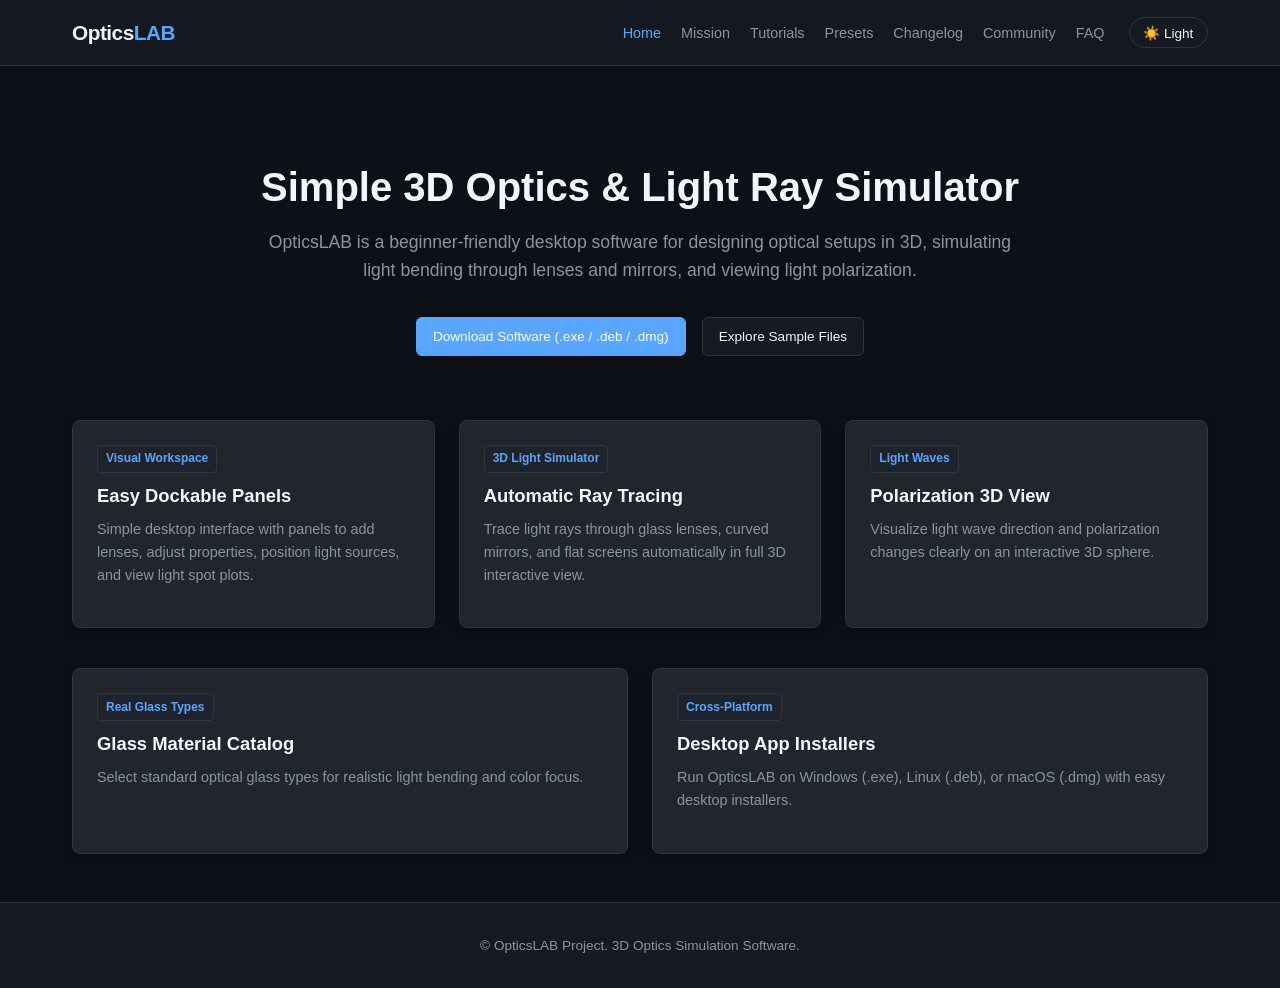
==== index.html @ dd882588 "landing page for the opticsLab project contains the pages of home, about, community, faq, presets an" ====
<!DOCTYPE html>
<html lang="en" data-theme="dark">
<head>
  <meta charset="UTF-8">
  <meta name="viewport" content="width=device-width, initial-scale=1.0">
  <title>OpticsLAB - 3D Light Ray Tracing & Optics Simulator</title>
  <meta name="description" content="OpticsLAB is an easy-to-use desktop application for 3D optics simulation, light ray tracing, and light wave polarization.">
  <link rel="stylesheet" href="css/style.css">
</head>
<body>
  <header>
    <nav>
      <a href="index.html" class="logo">Optics<span>LAB</span></a>
      <div class="nav-right">
        <button id="mobileMenuBtn" class="mobile-menu-btn" aria-label="Toggle navigation menu">☰ Menu</button>
        <ul class="nav-links" id="navLinks">
          <li><a href="index.html" class="active">Home</a></li>
          <li><a href="about.html">Mission</a></li>
          <li><a href="tutorials.html">Tutorials</a></li>
          <li><a href="presets.html">Presets</a></li>
          <li><a href="changelog.html">Changelog</a></li>
          <li><a href="community.html">Community</a></li>
          <li><a href="faq.html">FAQ</a></li>
        </ul>
        <button id="themeToggleBtn" class="theme-toggle-btn" aria-label="Toggle theme">☀️ Light</button>
      </div>
    </nav>
  </header>

  <main class="container">
    <div class="hero">
      <h1>Simple 3D Optics & Light Ray Simulator</h1>
      <p>OpticsLAB is a beginner-friendly desktop software for designing optical setups in 3D, simulating light bending through lenses and mirrors, and viewing light polarization.</p>
      <div style="display: flex; gap: 1rem; justify-content: center; flex-wrap: wrap;">
        <a href="about.html" class="btn btn-primary">Download Software (.exe / .deb / .dmg)</a>
        <a href="presets.html" class="btn">Explore Sample Files</a>
      </div>
    </div>

    <div class="grid-3" style="margin-top: 2rem;">
      <div class="card">
        <span class="tag">Visual Workspace</span>
        <h3>Easy Dockable Panels</h3>
        <p>Simple desktop interface with panels to add lenses, adjust properties, position light sources, and view light spot plots.</p>
      </div>
      <div class="card">
        <span class="tag">3D Light Simulator</span>
        <h3>Automatic Ray Tracing</h3>
        <p>Trace light rays through glass lenses, curved mirrors, and flat screens automatically in full 3D interactive view.</p>
      </div>
      <div class="card">
        <span class="tag">Light Waves</span>
        <h3>Polarization 3D View</h3>
        <p>Visualize light wave direction and polarization changes clearly on an interactive 3D sphere.</p>
      </div>
    </div>

    <div class="grid-2" style="margin-top: 2.5rem;">
      <div class="card">
        <span class="tag">Real Glass Types</span>
        <h3>Glass Material Catalog</h3>
        <p>Select standard optical glass types for realistic light bending and color focus.</p>
      </div>
      <div class="card">
        <span class="tag">Cross-Platform</span>
        <h3>Desktop App Installers</h3>
        <p>Run OpticsLAB on Windows (.exe), Linux (.deb), or macOS (.dmg) with easy desktop installers.</p>
      </div>
    </div>
  </main>

  <footer>
    <p>&copy; OpticsLAB Project. 3D Optics Simulation Software.</p>
  </footer>

  <script src="js/main.js"></script>
</body>
</html>
---- css/style.css ----
/* Color Palettes & CSS Variables */
:root {
  --bg-primary: #ffffff;
  --bg-secondary: #f6f8fa;
  --card-bg: #ffffff;
  --text-main: #1f2328;
  --text-muted: #656d76;
  --accent: #0969da;
  --accent-hover: #0854ad;
  --border: #d0d7de;
  --tag-bg: #eff2f5;
  --nav-bg: rgba(255, 255, 255, 0.95);
  --shadow: 0 4px 12px rgba(0, 0, 0, 0.05);
  --code-bg: #f3f4f6;
}

[data-theme="dark"] {
  --bg-primary: #0d1117;
  --bg-secondary: #161b22;
  --card-bg: #21262d;
  --text-main: #f0f6fc;
  --text-muted: #8b949e;
  --accent: #58a6ff;
  --accent-hover: #1f6feb;
  --border: #30363d;
  --tag-bg: #1f242c;
  --nav-bg: rgba(22, 27, 34, 0.95);
  --shadow: 0 4px 12px rgba(0, 0, 0, 0.3);
  --code-bg: #161b22;
}

* {
  box-sizing: border-box;
  margin: 0;
  padding: 0;
  font-family: -apple-system, BlinkMacSystemFont, "Segoe UI", Roboto, Helvetica, Arial, sans-serif;
  transition: background-color 0.25s ease, color 0.25s ease, border-color 0.25s ease;
}

body {
  background-color: var(--bg-primary);
  color: var(--text-main);
  line-height: 1.6;
  min-height: 100vh;
  display: flex;
  flex-direction: column;
}

/* Header & Navigation */
header {
  position: sticky;
  top: 0;
  background: var(--nav-bg);
  backdrop-filter: blur(10px);
  border-bottom: 1px solid var(--border);
  z-index: 1000;
}

nav {
  max-width: 1200px;
  margin: 0 auto;
  display: flex;
  justify-content: space-between;
  align-items: center;
  padding: 1rem 2rem;
  position: relative;
}

.logo {
  font-size: 1.3rem;
  font-weight: 700;
  text-decoration: none;
  color: var(--text-main);
  letter-spacing: -0.5px;
}

.logo span {
  color: var(--accent);
}

.nav-right {
  display: flex;
  align-items: center;
  gap: 1.5rem;
}

.mobile-menu-btn {
  display: none;
  background: var(--bg-secondary);
  border: 1px solid var(--border);
  color: var(--text-main);
  padding: 0.4rem 0.75rem;
  border-radius: 6px;
  cursor: pointer;
  font-size: 0.85rem;
  font-weight: 500;
}

.mobile-menu-btn:hover {
  border-color: var(--accent);
}

.nav-links {
  display: flex;
  gap: 1.25rem;
  list-style: none;
}

.nav-links a {
  color: var(--text-muted);
  text-decoration: none;
  font-size: 0.9rem;
  font-weight: 500;
}

.nav-links a:hover,
.nav-links a.active {
  color: var(--accent);
}

/* Theme Toggle Button */
.theme-toggle-btn {
  background: var(--bg-secondary);
  border: 1px solid var(--border);
  color: var(--text-main);
  padding: 0.4rem 0.85rem;
  border-radius: 20px;
  cursor: pointer;
  font-size: 0.85rem;
  font-weight: 500;
  display: flex;
  align-items: center;
  gap: 0.4rem;
}

.theme-toggle-btn:hover {
  border-color: var(--accent);
}

/* Content Container */
.container {
  max-width: 1200px;
  margin: 0 auto;
  padding: 3rem 2rem;
  flex: 1;
  width: 100%;
}

.hero {
  text-align: center;
  padding: 3rem 0 2rem;
}

.hero h1 {
  font-size: 2.5rem;
  line-height: 1.25;
  margin-bottom: 1rem;
}

.hero p {
  font-size: 1.1rem;
  color: var(--text-muted);
  max-width: 760px;
  margin: 0 auto 2rem;
}

.section-title {
  font-size: 1.8rem;
  margin-bottom: 0.5rem;
  border-bottom: 1px solid var(--border);
  padding-bottom: 0.5rem;
}

.section-desc {
  color: var(--text-muted);
  margin-bottom: 2rem;
  font-size: 0.95rem;
}

/* Grids & Cards */
.grid-2 {
  display: grid;
  grid-template-columns: repeat(auto-fit, minmax(300px, 1fr));
  gap: 1.5rem;
}

.grid-3 {
  display: grid;
  grid-template-columns: repeat(auto-fit, minmax(280px, 1fr));
  gap: 1.5rem;
}

.card {
  background-color: var(--card-bg);
  border: 1px solid var(--border);
  border-radius: 8px;
  padding: 1.5rem;
  display: flex;
  flex-direction: column;
  box-shadow: var(--shadow);
}

.card h3 {
  font-size: 1.15rem;
  margin-bottom: 0.5rem;
}

.card p {
  color: var(--text-muted);
  font-size: 0.9rem;
  margin-bottom: 1rem;
  flex-grow: 1;
}

/* Video Wrapper for YouTube Embeds */
.video-wrapper {
  position: relative;
  padding-bottom: 56.25%;
  height: 0;
  overflow: hidden;
  border-radius: 6px;
  margin-bottom: 1rem;
  background: #000000;
  border: 1px solid var(--border);
}

.video-wrapper iframe {
  position: absolute;
  top: 0;
  left: 0;
  width: 100%;
  height: 100%;
  border: 0;
}

/* Team Section Styles */
.team-grid {
  display: grid;
  grid-template-columns: repeat(auto-fit, minmax(260px, 1fr));
  gap: 1.5rem;
  margin-top: 1rem;
}

.team-card {
  background-color: var(--card-bg);
  border: 1px solid var(--border);
  border-radius: 8px;
  padding: 1.5rem;
  text-align: center;
  box-shadow: var(--shadow);
  display: flex;
  flex-direction: column;
  align-items: center;
}

.team-card.leader {
  border-color: var(--accent);
  max-width: 420px;
  margin: 0 auto 1.5rem auto;
}

.team-avatar {
  width: 90px;
  height: 90px;
  border-radius: 50%;
  background: var(--bg-secondary);
  border: 2px solid var(--accent);
  display: flex;
  align-items: center;
  justify-content: center;
  margin-bottom: 1rem;
  overflow: hidden;
}

.team-avatar svg {
  width: 50px;
  height: 50px;
  fill: var(--text-muted);
}

.team-name {
  font-size: 1.15rem;
  font-weight: 700;
  margin-bottom: 0.25rem;
}

.team-role {
  color: var(--accent);
  font-size: 0.88rem;
  font-weight: 600;
  margin-bottom: 0.5rem;
}

/* Code Snippet Box */
.code-box {
  background-color: var(--code-bg);
  border: 1px solid var(--border);
  border-radius: 6px;
  padding: 1rem;
  font-family: SFMono-Regular, Consolas, "Liberation Mono", Menlo, monospace;
  font-size: 0.85rem;
  overflow-x: auto;
  color: var(--text-main);
  margin: 0.75rem 0 1rem;
  white-space: pre;
}

code {
  font-family: SFMono-Regular, Consolas, "Liberation Mono", Menlo, monospace;
  background-color: var(--code-bg);
  padding: 0.15rem 0.4rem;
  border-radius: 4px;
  font-size: 0.85em;
  border: 1px solid var(--border);
}

/* Tags & Buttons */
.tag {
  display: inline-block;
  font-size: 0.75rem;
  background-color: var(--tag-bg);
  border: 1px solid var(--border);
  color: var(--accent);
  padding: 0.2rem 0.5rem;
  border-radius: 4px;
  margin-bottom: 0.5rem;
  width: fit-content;
  font-weight: 600;
}

.btn {
  display: inline-block;
  background-color: var(--bg-secondary);
  border: 1px solid var(--border);
  color: var(--text-main);
  text-decoration: none;
  padding: 0.5rem 1rem;
  border-radius: 6px;
  font-size: 0.85rem;
  text-align: center;
  cursor: pointer;
  font-weight: 500;
}

.btn:hover {
  background-color: var(--accent);
  border-color: var(--accent);
  color: #ffffff;
}

.btn-primary {
  background-color: var(--accent);
  border-color: var(--accent);
  color: #ffffff;
}

.btn-primary:hover {
  background-color: var(--accent-hover);
}

/* Tab Navigation */
.tab-nav {
  display: flex;
  gap: 0.5rem;
  margin-bottom: 1.5rem;
  flex-wrap: wrap;
}

.tab-btn {
  background-color: var(--card-bg);
  border: 1px solid var(--border);
  color: var(--text-muted);
  padding: 0.5rem 1rem;
  border-radius: 6px;
  cursor: pointer;
  font-weight: 500;
}

.tab-btn.active,
.tab-btn:hover {
  background-color: var(--accent);
  color: #ffffff;
  border-color: var(--accent);
}

/* Timeline */
.timeline-item {
  border-left: 2px solid var(--accent);
  padding-left: 1.5rem;
  margin-bottom: 2rem;
  position: relative;
}

.timeline-item::before {
  content: '';
  position: absolute;
  left: -6px;
  top: 4px;
  width: 10px;
  height: 10px;
  border-radius: 50%;
  background-color: var(--accent);
}

.timeline-version {
  font-weight: 700;
  font-size: 1.15rem;
}

.timeline-date {
  color: var(--text-muted);
  font-size: 0.8rem;
  margin-bottom: 0.5rem;
}

.timeline-list {
  list-style: disc;
  padding-left: 1.25rem;
  color: var(--text-muted);
  font-size: 0.9rem;
}

/* FAQ Accordion */
.faq-item {
  border: 1px solid var(--border);
  border-radius: 6px;
  margin-bottom: 0.75rem;
  background-color: var(--card-bg);
}

.faq-question {
  padding: 1rem;
  font-weight: 600;
  cursor: pointer;
  display: flex;
  justify-content: space-between;
  align-items: center;
  user-select: none;
}

.faq-question span.icon {
  font-size: 1.2rem;
  color: var(--accent);
}

.faq-answer {
  display: none;
  padding: 0 1rem 1rem;
  color: var(--text-muted);
  font-size: 0.9rem;
  border-top: 1px solid var(--border);
  padding-top: 0.75rem;
}

.faq-item.active .faq-answer {
  display: block;
}

/* Forms */
.form-group {
  margin-bottom: 1rem;
}

.feedback-form input,
.feedback-form select,
.feedback-form textarea {
  width: 100%;
  background: var(--bg-primary);
  border: 1px solid var(--border);
  color: var(--text-main);
  padding: 0.75rem;
  border-radius: 6px;
  font-size: 0.9rem;
}

.feedback-form textarea {
  min-height: 120px;
  resize: vertical;
}

/* Footer */
footer {
  border-top: 1px solid var(--border);
  background-color: var(--bg-secondary);
  padding: 2rem;
  text-align: center;
  color: var(--text-muted);
  font-size: 0.85rem;
}

/* Mobile Responsiveness */
@media (max-width: 768px) {
  nav {
    padding: 0.85rem 1.25rem;
  }

  .mobile-menu-btn {
    display: block;
  }

  .nav-links {
    display: none;
    position: absolute;
    top: 100%;
    left: 0;
    right: 0;
    background: var(--nav-bg);
    border-bottom: 1px solid var(--border);
    flex-direction: column;
    padding: 1.25rem 1.5rem;
    gap: 1rem;
    box-shadow: var(--shadow);
  }

  .nav-links.show {
    display: flex;
  }

  .container {
    padding: 1.5rem 1rem;
  }

  .hero {
    padding: 1.5rem 0 1rem;
  }

  .hero h1 {
    font-size: 1.85rem;
  }

  .hero p {
    font-size: 0.95rem;
  }
}
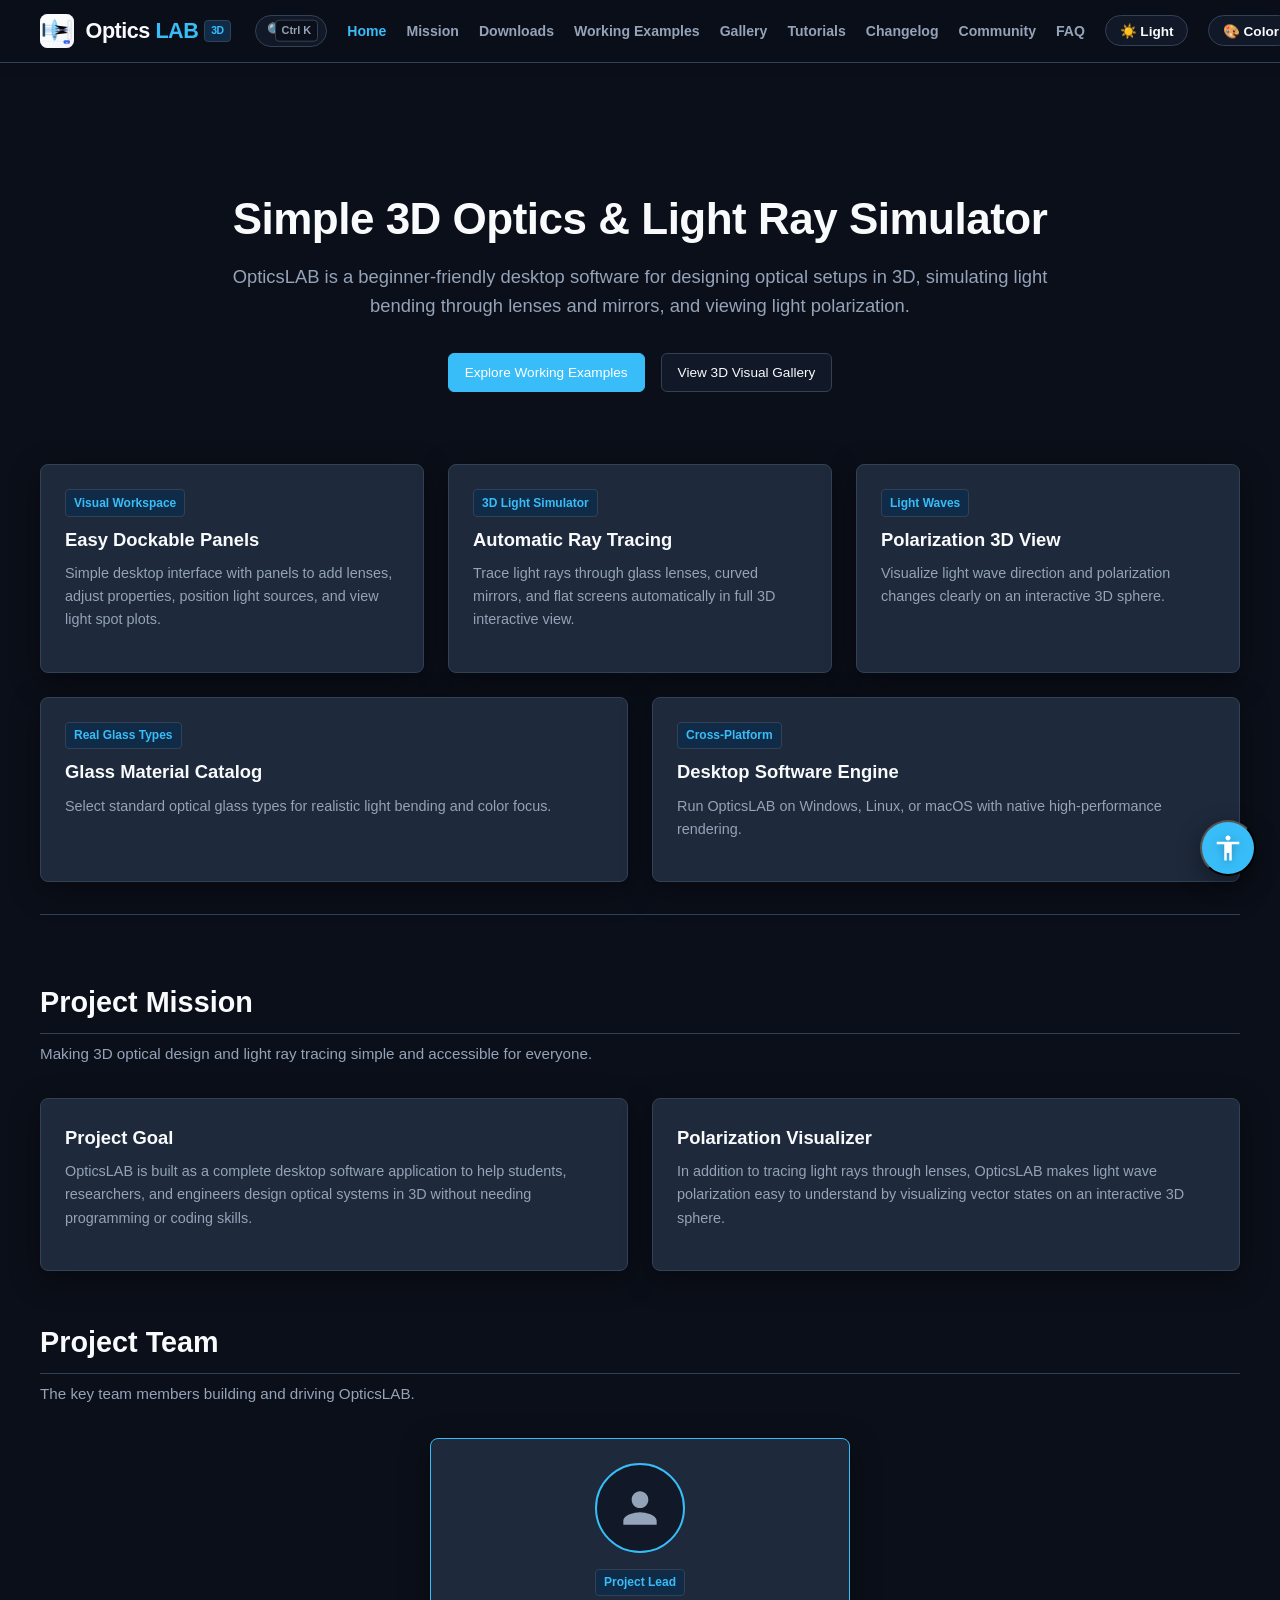
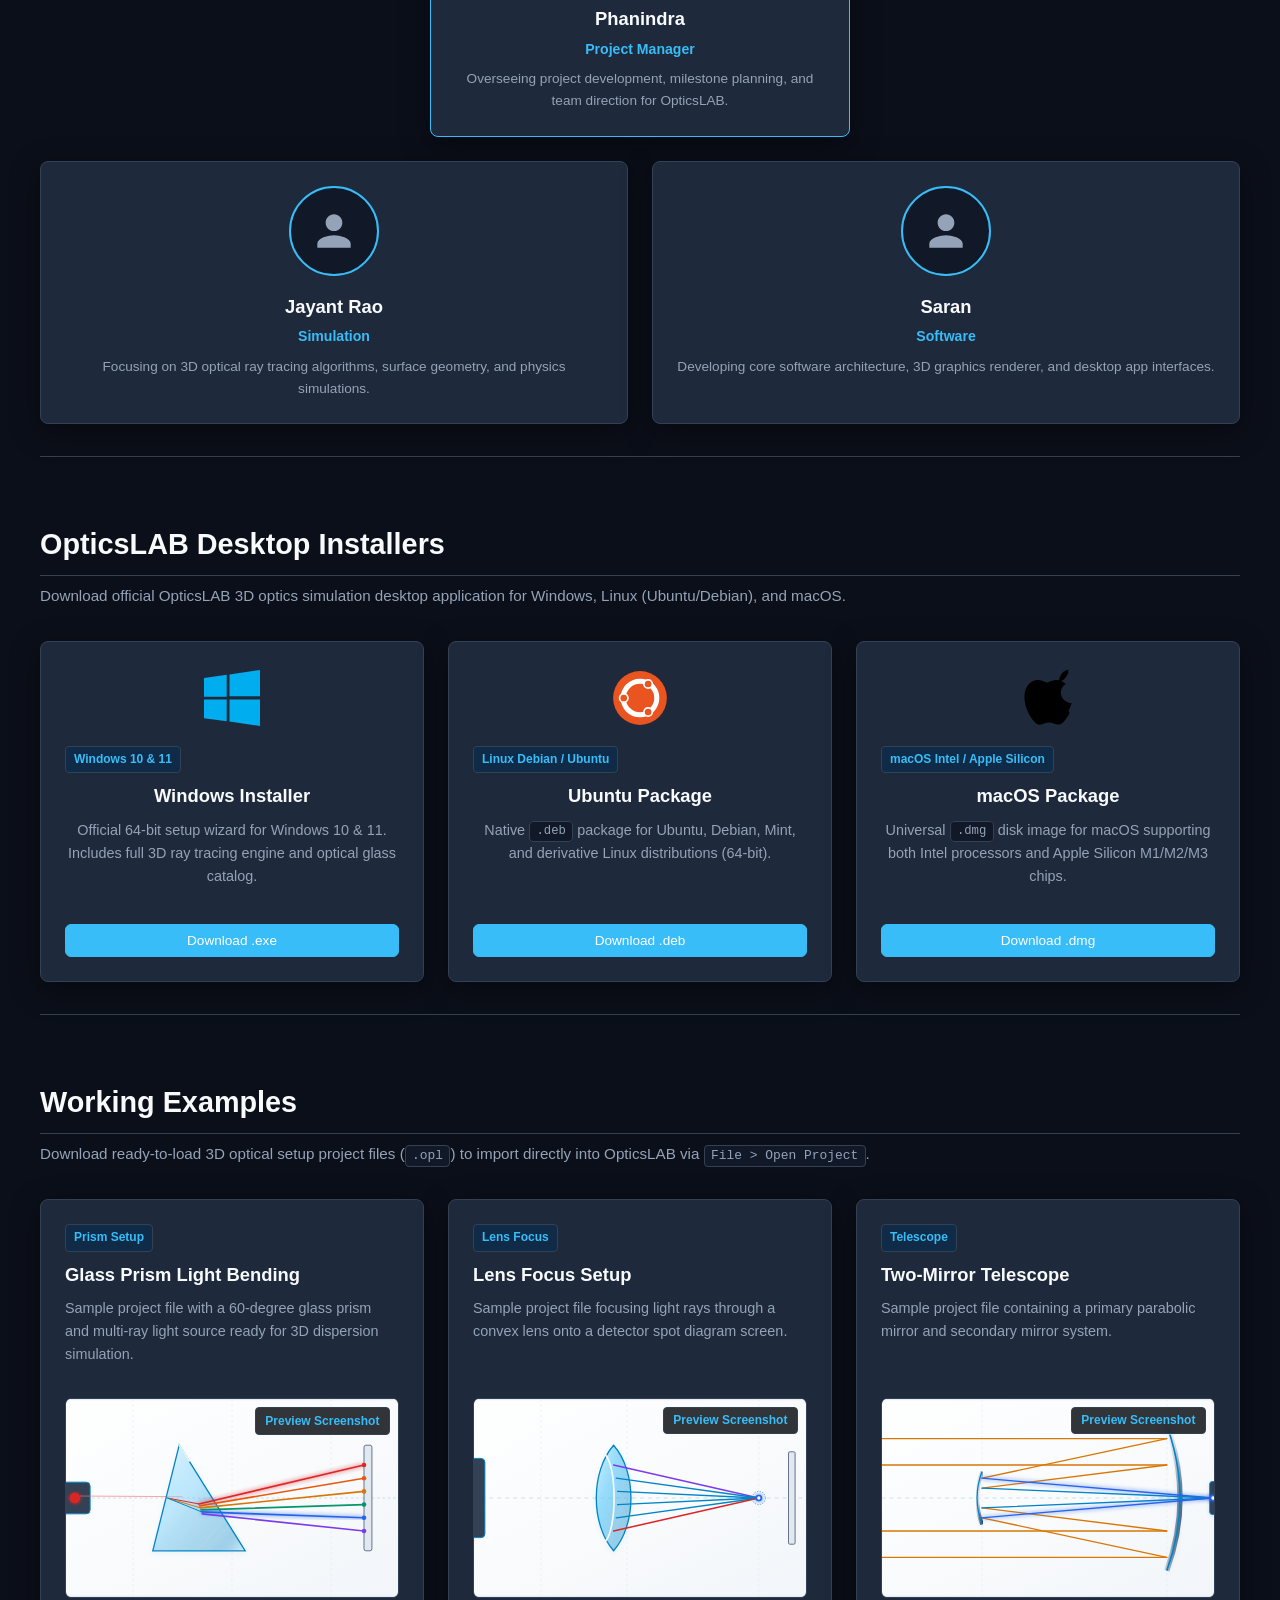
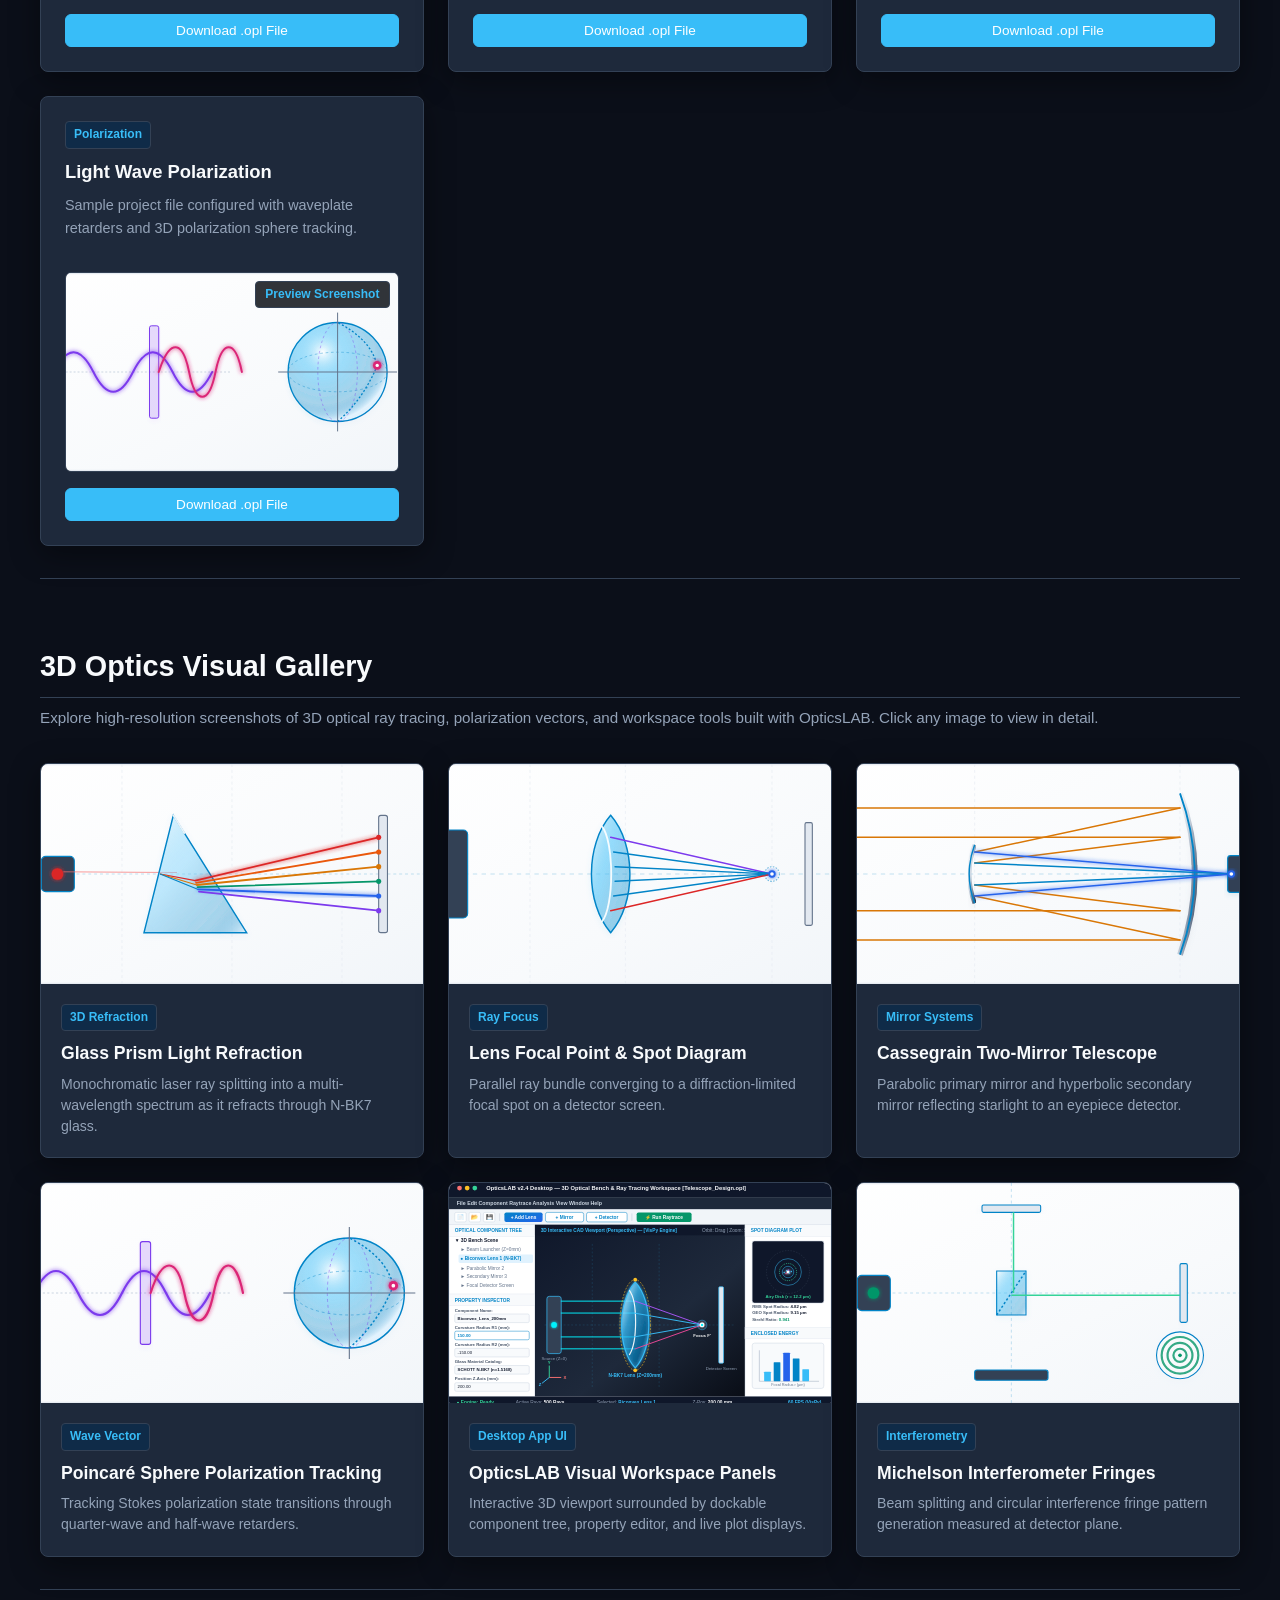
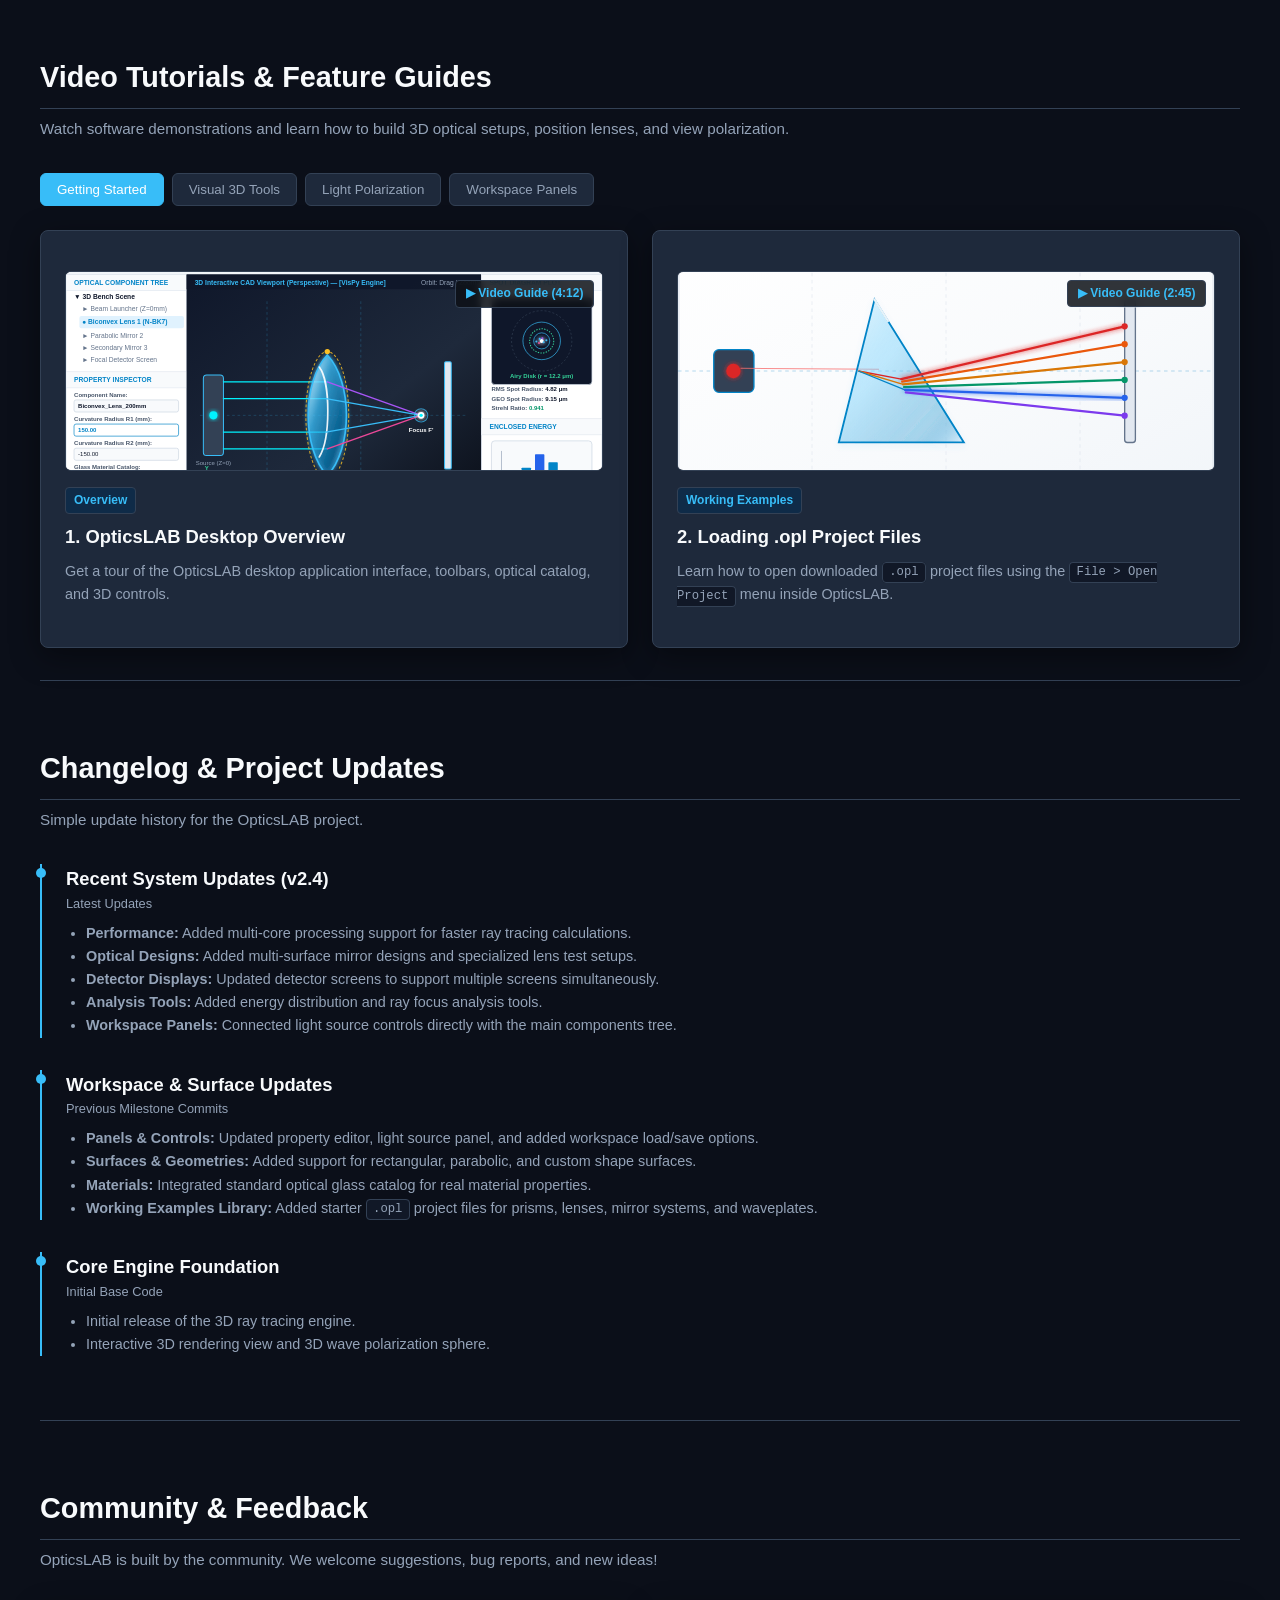
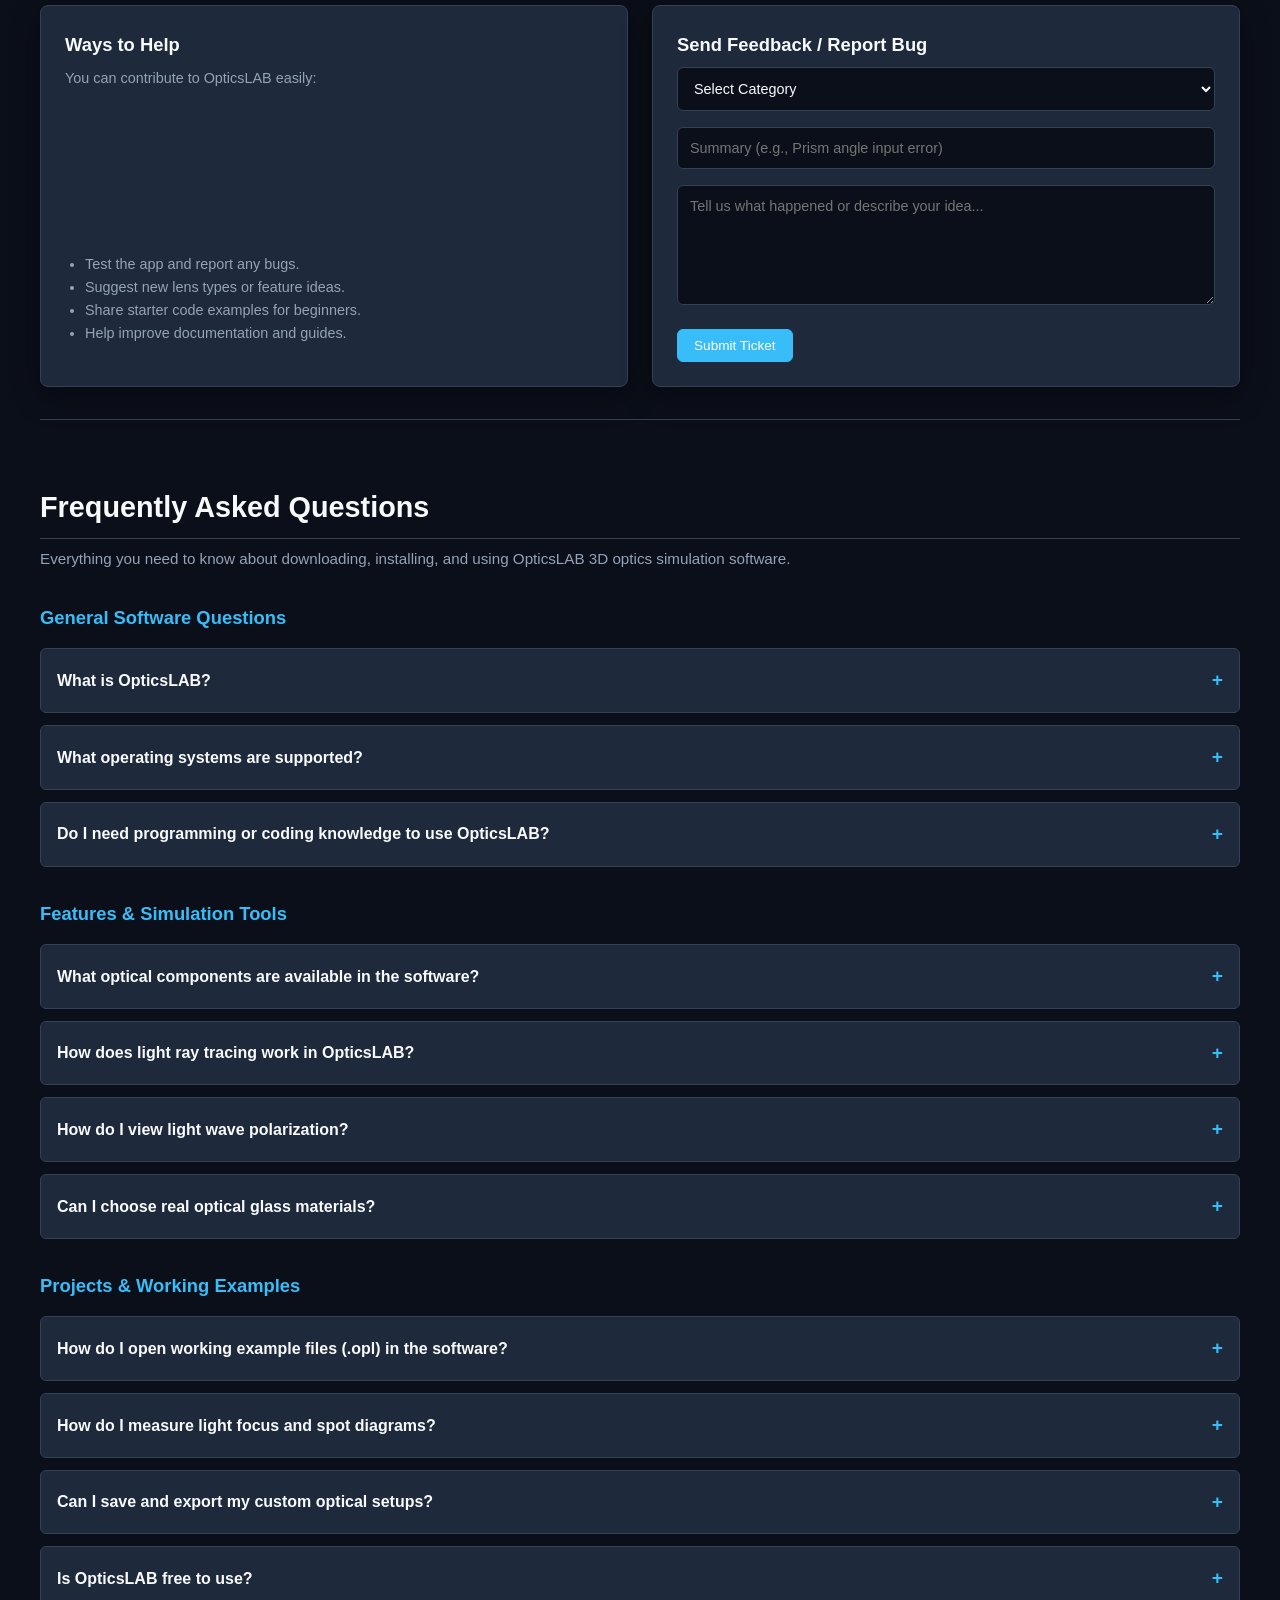
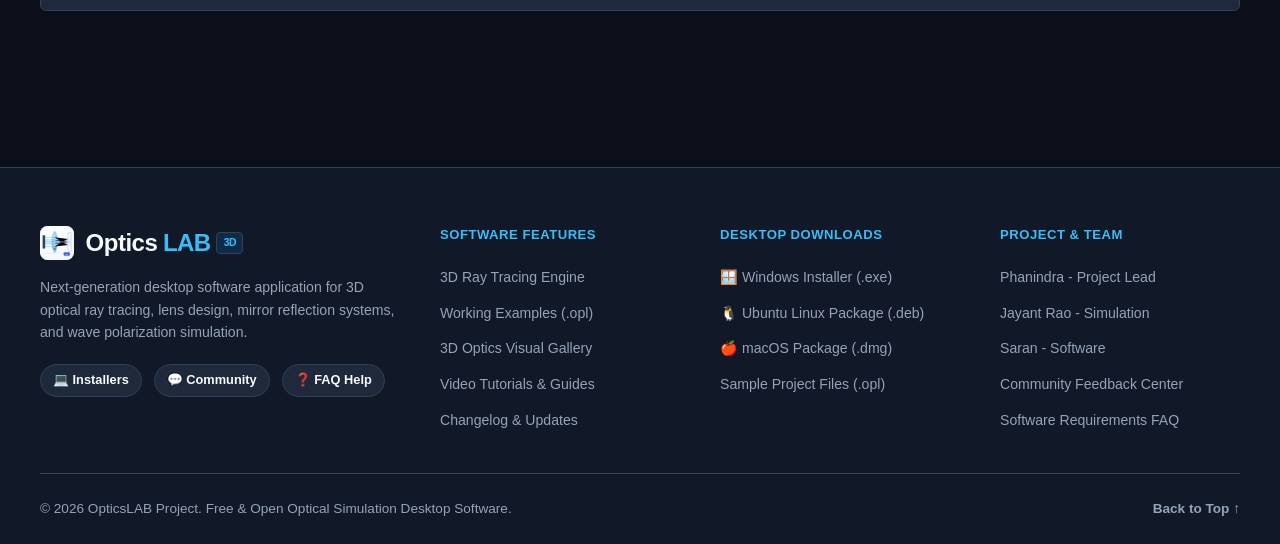
==== commit 4914fb1d: "update of style everything into single page changes: All in one single page, Change presets to Worki" ====
--- a/index.html
+++ b/index.html
@@ -1,78 +1,861 @@
 <!DOCTYPE html>
 <html lang="en" data-theme="dark">
+
 <head>
   <meta charset="UTF-8">
   <meta name="viewport" content="width=device-width, initial-scale=1.0">
   <title>OpticsLAB - 3D Light Ray Tracing & Optics Simulator</title>
-  <meta name="description" content="OpticsLAB is an easy-to-use desktop application for 3D optics simulation, light ray tracing, and light wave polarization.">
+  <meta name="description"
+    content="OpticsLAB is an easy-to-use desktop application for 3D optics simulation, light ray tracing, working examples, and wave polarization analysis.">
   <link rel="stylesheet" href="css/style.css">
 </head>
+
 <body>
   <header>
     <nav>
-      <a href="index.html" class="logo">Optics<span>LAB</span></a>
+      <a href="#home" class="logo">
+        <img src="images/opticslab_icon.svg" alt="OpticsLAB Logo" class="brand-logo-img" style="height: 34px; width: 34px; vertical-align: middle; margin-right: 6px;">
+        Optics<span>LAB</span>
+        <span class="logo-badge">3D</span>
+      </a>
+
       <div class="nav-right">
+        <!-- GUI Live Search Bar -->
+        <div class="nav-search">
+          <span class="nav-search-icon">🔍</span>
+          <input type="text" id="searchInput" class="nav-search-input" placeholder="Search examples, gallery, FAQ..."
+            aria-label="Search software topics">
+          <span id="searchShortcut" class="nav-search-shortcut">Ctrl K</span>
+          <button id="searchClearBtn" class="nav-search-clear" aria-label="Clear search">&times;</button>
+        </div>
+
         <button id="mobileMenuBtn" class="mobile-menu-btn" aria-label="Toggle navigation menu">☰ Menu</button>
         <ul class="nav-links" id="navLinks">
-          <li><a href="index.html" class="active">Home</a></li>
-          <li><a href="about.html">Mission</a></li>
-          <li><a href="tutorials.html">Tutorials</a></li>
-          <li><a href="presets.html">Presets</a></li>
-          <li><a href="changelog.html">Changelog</a></li>
-          <li><a href="community.html">Community</a></li>
-          <li><a href="faq.html">FAQ</a></li>
+          <li><a href="#home" class="active">Home</a></li>
+          <li><a href="#mission">Mission</a></li>
+          <li><a href="#downloads">Downloads</a></li>
+          <li><a href="#working-examples">Working Examples</a></li>
+          <li><a href="#gallery">Gallery</a></li>
+          <li><a href="#tutorials">Tutorials</a></li>
+          <li><a href="#changelog">Changelog</a></li>
+          <li><a href="#community">Community</a></li>
+          <li><a href="#faq">FAQ</a></li>
         </ul>
         <button id="themeToggleBtn" class="theme-toggle-btn" aria-label="Toggle theme">☀️ Light</button>
+
+        <!-- Accent Color Picker Dropdown -->
+        <div class="color-picker-container">
+          <button id="colorPickerBtn" class="color-picker-btn" aria-label="Choose accent theme color">
+            🎨 Color
+          </button>
+          <div id="colorPaletteMenu" class="color-palette-menu" aria-label="Color Theme Options">
+            <div class="color-picker-header">Accent Theme</div>
+            <div class="color-swatches-grid">
+              <button class="color-swatch swatch-blue active" data-color="blue" title="Electric Blue (Default)"></button>
+              <button class="color-swatch swatch-green" data-color="green" title="Emerald Green"></button>
+              <button class="color-swatch swatch-purple" data-color="purple" title="Violet Purple"></button>
+              <button class="color-swatch swatch-red" data-color="red" title="Crimson Red"></button>
+              <button class="color-swatch swatch-amber" data-color="amber" title="Amber Gold"></button>
+              <button class="color-swatch swatch-teal" data-color="teal" title="Teal Cyan"></button>
+            </div>
+          </div>
+        </div>
       </div>
     </nav>
   </header>
 
   <main class="container">
-    <div class="hero">
-      <h1>Simple 3D Optics & Light Ray Simulator</h1>
-      <p>OpticsLAB is a beginner-friendly desktop software for designing optical setups in 3D, simulating light bending through lenses and mirrors, and viewing light polarization.</p>
-      <div style="display: flex; gap: 1rem; justify-content: center; flex-wrap: wrap;">
-        <a href="about.html" class="btn btn-primary">Download Software (.exe / .deb / .dmg)</a>
-        <a href="presets.html" class="btn">Explore Sample Files</a>
-      </div>
+    <!-- Live Search Results Indicator -->
+    <div id="searchStatusBar" class="search-status-bar">
+      <span id="searchStatusText">Showing matching results...</span>
+      <button class="search-clear-btn" onclick="clearLiveSearch()">Clear Filter</button>
     </div>
-
-    <div class="grid-3" style="margin-top: 2rem;">
-      <div class="card">
-        <span class="tag">Visual Workspace</span>
-        <h3>Easy Dockable Panels</h3>
-        <p>Simple desktop interface with panels to add lenses, adjust properties, position light sources, and view light spot plots.</p>
-      </div>
-      <div class="card">
-        <span class="tag">3D Light Simulator</span>
-        <h3>Automatic Ray Tracing</h3>
-        <p>Trace light rays through glass lenses, curved mirrors, and flat screens automatically in full 3D interactive view.</p>
-      </div>
-      <div class="card">
-        <span class="tag">Light Waves</span>
-        <h3>Polarization 3D View</h3>
-        <p>Visualize light wave direction and polarization changes clearly on an interactive 3D sphere.</p>
+    <!-- SECTION 1: HOME -->
+    <section id="home">
+      <div class="hero">
+        <h1>Simple 3D Optics & Light Ray Simulator</h1>
+        <p>OpticsLAB is a beginner-friendly desktop software for designing optical setups in 3D, simulating light
+          bending through lenses and mirrors, and viewing light polarization.</p>
+        <div style="display: flex; gap: 1rem; justify-content: center; flex-wrap: wrap;">
+          <a href="#working-examples" class="btn btn-primary">Explore Working Examples</a>
+          <a href="#gallery" class="btn">View 3D Visual Gallery</a>
+        </div>
+      </div>
+
+      <div class="grid-3" style="margin-top: 2.5rem;">
+        <div class="card">
+          <span class="tag">Visual Workspace</span>
+          <h3>Easy Dockable Panels</h3>
+          <p>Simple desktop interface with panels to add lenses, adjust properties, position light sources, and view
+            light spot plots.</p>
+        </div>
+        <div class="card">
+          <span class="tag">3D Light Simulator</span>
+          <h3>Automatic Ray Tracing</h3>
+          <p>Trace light rays through glass lenses, curved mirrors, and flat screens automatically in full 3D
+            interactive view.</p>
+        </div>
+        <div class="card">
+          <span class="tag">Light Waves</span>
+          <h3>Polarization 3D View</h3>
+          <p>Visualize light wave direction and polarization changes clearly on an interactive 3D sphere.</p>
+        </div>
+      </div>
+
+      <div class="grid-2" style="margin-top: 1.5rem;">
+        <div class="card">
+          <span class="tag">Real Glass Types</span>
+          <h3>Glass Material Catalog</h3>
+          <p>Select standard optical glass types for realistic light bending and color focus.</p>
+        </div>
+        <div class="card">
+          <span class="tag">Cross-Platform</span>
+          <h3>Desktop Software Engine</h3>
+          <p>Run OpticsLAB on Windows, Linux, or macOS with native high-performance rendering.</p>
+        </div>
+      </div>
+    </section>
+
+    <!-- SECTION 2: MISSION -->
+    <section id="mission">
+      <h2 class="section-title">Project Mission</h2>
+      <p class="section-desc">Making 3D optical design and light ray tracing simple and accessible for everyone.</p>
+
+      <div class="grid-2">
+        <div class="card">
+          <h3>Project Goal</h3>
+          <p>OpticsLAB is built as a complete desktop software application to help students, researchers, and engineers
+            design optical systems in 3D without needing programming or coding skills.</p>
+        </div>
+        <div class="card">
+          <h3>Polarization Visualizer</h3>
+          <p>In addition to tracing light rays through lenses, OpticsLAB makes light wave polarization easy to
+            understand by visualizing vector states on an interactive 3D sphere.</p>
+        </div>
+      </div>
+
+      <!-- Team Section -->
+      <h2 class="section-title" style="margin-top: 3rem;">Project Team</h2>
+      <p class="section-desc">The key team members building and driving OpticsLAB.</p>
+
+      <!-- Project Lead -->
+      <div class="team-card leader">
+        <div class="team-avatar">
+          <svg viewBox="0 0 24 24">
+            <path
+              d="M12 12c2.21 0 4-1.79 4-4s-1.79-4-4-4-4 1.79-4 4 1.79 4 4 4zm0 2c-2.67 0-8 1.34-8 4v2h16v-2c0-2.66-5.33-4-8-4z" />
+          </svg>
+        </div>
+        <span class="tag">Project Lead</span>
+        <h3 class="team-name">Phanindra</h3>
+        <p class="team-role">Project Manager</p>
+        <p style="font-size: 0.85rem; color: var(--text-muted); margin-bottom: 0;">Overseeing project development,
+          milestone planning, and team direction for OpticsLAB.</p>
+      </div>
+
+      <!-- Team Members -->
+      <div class="team-grid">
+        <div class="team-card">
+          <div class="team-avatar">
+            <svg viewBox="0 0 24 24">
+              <path
+                d="M12 12c2.21 0 4-1.79 4-4s-1.79-4-4-4-4 1.79-4 4 1.79 4 4 4zm0 2c-2.67 0-8 1.34-8 4v2h16v-2c0-2.66-5.33-4-8-4z" />
+            </svg>
+          </div>
+          <h3 class="team-name">Jayant Rao</h3>
+          <p class="team-role">Simulation</p>
+          <p style="font-size: 0.85rem; color: var(--text-muted); margin-bottom: 0;">Focusing on 3D optical ray tracing
+            algorithms, surface geometry, and physics simulations.</p>
+        </div>
+
+        <div class="team-card">
+          <div class="team-avatar">
+            <svg viewBox="0 0 24 24">
+              <path
+                d="M12 12c2.21 0 4-1.79 4-4s-1.79-4-4-4-4 1.79-4 4 1.79 4 4 4zm0 2c-2.67 0-8 1.34-8 4v2h16v-2c0-2.66-5.33-4-8-4z" />
+            </svg>
+          </div>
+          <h3 class="team-name">Saran</h3>
+          <p class="team-role">Software</p>
+          <p style="font-size: 0.85rem; color: var(--text-muted); margin-bottom: 0;">Developing core software
+            architecture, 3D graphics renderer, and desktop app interfaces.</p>
+      </div>
+    </section>
+
+    <!-- SECTION 3: DESKTOP SOFTWARE DOWNLOADS -->
+    <section id="downloads">
+      <h2 class="section-title">OpticsLAB Desktop Installers</h2>
+      <p class="section-desc">Download official OpticsLAB 3D optics simulation desktop application for Windows, Linux (Ubuntu/Debian), and macOS.</p>
+
+      <div class="grid-3">
+        <!-- Windows Installer -->
+        <div class="card" style="text-align: center;">
+          <div class="os-logo-box">
+            <img src="images/windows_logo.svg" alt="Windows Logo" class="os-logo-img">
+          </div>
+          <span class="tag">Windows 10 & 11</span>
+          <h3>Windows Installer</h3>
+          <p>Official 64-bit setup wizard for Windows 10 & 11. Includes full 3D ray tracing engine and optical glass catalog.</p>
+          <button onclick="downloadInstaller('windows')" class="btn btn-primary" style="width: 100%; margin-top: 1.25rem;">
+            Download .exe
+          </button>
+        </div>
+
+        <!-- Ubuntu / Linux -->
+        <div class="card" style="text-align: center;">
+          <div class="os-logo-box">
+            <img src="images/ubuntu_logo.svg" alt="Ubuntu Linux Logo" class="os-logo-img">
+          </div>
+          <span class="tag">Linux Debian / Ubuntu</span>
+          <h3>Ubuntu Package</h3>
+          <p>Native <code>.deb</code> package for Ubuntu, Debian, Mint, and derivative Linux distributions (64-bit).</p>
+          <button onclick="downloadInstaller('ubuntu')" class="btn btn-primary" style="width: 100%; margin-top: 1.25rem;">
+            Download .deb
+          </button>
+        </div>
+
+        <!-- macOS -->
+        <div class="card" style="text-align: center;">
+          <div class="os-logo-box">
+            <img src="images/mac_logo.svg" alt="macOS Logo" class="os-logo-img">
+          </div>
+          <span class="tag">macOS Intel / Apple Silicon</span>
+          <h3>macOS Package</h3>
+          <p>Universal <code>.dmg</code> disk image for macOS supporting both Intel processors and Apple Silicon M1/M2/M3 chips.</p>
+          <button onclick="downloadInstaller('mac')" class="btn btn-primary" style="width: 100%; margin-top: 1.25rem;">
+            Download .dmg
+          </button>
+        </div>
+      </div>
+    </section>
+
+    <!-- SECTION 4: WORKING EXAMPLES -->
+    <section id="working-examples">
+      <h2 class="section-title">Working Examples</h2>
+      <p class="section-desc">Download ready-to-load 3D optical setup project files (<code>.opl</code>) to import
+        directly into OpticsLAB via <code>File > Open Project</code>.</p>
+
+      <div class="grid-2">
+        <!-- Example 1 -->
+        <div class="card">
+          <span class="tag">Prism Setup</span>
+          <h3>Glass Prism Light Bending</h3>
+          <p>Sample project file with a 60-degree glass prism and multi-ray light source ready for 3D dispersion
+            simulation.</p>
+          <div class="example-preview-box">
+            <span class="example-preview-overlay">Preview Screenshot</span>
+            <img src="images/prism_simulation.svg" alt="Glass Prism Light Dispersion Screenshot">
+          </div>
+          <button class="btn btn-primary" onclick="downloadSampleFile('prism_setup')">Download .opl File</button>
+        </div>
+
+        <!-- Example 2 -->
+        <div class="card">
+          <span class="tag">Lens Focus</span>
+          <h3>Lens Focus Setup</h3>
+          <p>Sample project file focusing light rays through a convex lens onto a detector spot diagram screen.</p>
+          <div class="example-preview-box">
+            <span class="example-preview-overlay">Preview Screenshot</span>
+            <img src="images/lens_simulation.svg" alt="Lens Focus Setup Screenshot">
+          </div>
+          <button class="btn btn-primary" onclick="downloadSampleFile('lens_setup')">Download .opl File</button>
+        </div>
+
+        <!-- Example 3 -->
+        <div class="card">
+          <span class="tag">Telescope</span>
+          <h3>Two-Mirror Telescope</h3>
+          <p>Sample project file containing a primary parabolic mirror and secondary mirror system.</p>
+          <div class="example-preview-box">
+            <span class="example-preview-overlay">Preview Screenshot</span>
+            <img src="images/telescope_simulation.svg" alt="Two-Mirror Telescope Screenshot">
+          </div>
+          <button class="btn btn-primary" onclick="downloadSampleFile('telescope_setup')">Download .opl File</button>
+        </div>
+
+        <!-- Example 4 -->
+        <div class="card">
+          <span class="tag">Polarization</span>
+          <h3>Light Wave Polarization</h3>
+          <p>Sample project file configured with waveplate retarders and 3D polarization sphere tracking.</p>
+          <div class="example-preview-box">
+            <span class="example-preview-overlay">Preview Screenshot</span>
+            <img src="images/polarization_simulation.svg" alt="Light Wave Polarization Screenshot">
+          </div>
+          <button class="btn btn-primary" onclick="downloadSampleFile('polarization_setup')">Download .opl File</button>
+        </div>
+      </div>
+    </section>
+
+    <!-- SECTION 4: GALLERY -->
+    <section id="gallery">
+      <h2 class="section-title">3D Optics Visual Gallery</h2>
+      <p class="section-desc">Explore high-resolution screenshots of 3D optical ray tracing, polarization vectors, and
+        workspace tools built with OpticsLAB. Click any image to view in detail.</p>
+
+      <div class="gallery-grid">
+        <!-- Item 1 -->
+        <div class="gallery-card">
+          <div class="gallery-img-wrapper">
+            <img src="images/prism_simulation.svg" alt="Glass Prism Dispersion 3D View">
+            <div class="gallery-zoom-trigger">
+              <span class="gallery-zoom-badge">🔍 Zoom View</span>
+            </div>
+          </div>
+          <div class="gallery-content">
+            <span class="tag">3D Refraction</span>
+            <h4>Glass Prism Light Refraction</h4>
+            <p>Monochromatic laser ray splitting into a multi-wavelength spectrum as it refracts through N-BK7 glass.
+            </p>
+          </div>
+        </div>
+
+        <!-- Item 2 -->
+        <div class="gallery-card">
+          <div class="gallery-img-wrapper">
+            <img src="images/lens_simulation.svg" alt="Biconvex Lens Focal Spot Diagram">
+            <div class="gallery-zoom-trigger">
+              <span class="gallery-zoom-badge">🔍 Zoom View</span>
+            </div>
+          </div>
+          <div class="gallery-content">
+            <span class="tag">Ray Focus</span>
+            <h4>Lens Focal Point & Spot Diagram</h4>
+            <p>Parallel ray bundle converging to a diffraction-limited focal spot on a detector screen.</p>
+          </div>
+        </div>
+
+        <!-- Item 3 -->
+        <div class="gallery-card">
+          <div class="gallery-img-wrapper">
+            <img src="images/telescope_simulation.svg" alt="Cassegrain Two-Mirror Telescope">
+            <div class="gallery-zoom-trigger">
+              <span class="gallery-zoom-badge">🔍 Zoom View</span>
+            </div>
+          </div>
+          <div class="gallery-content">
+            <span class="tag">Mirror Systems</span>
+            <h4>Cassegrain Two-Mirror Telescope</h4>
+            <p>Parabolic primary mirror and hyperbolic secondary mirror reflecting starlight to an eyepiece detector.
+            </p>
+          </div>
+        </div>
+
+        <!-- Item 4 -->
+        <div class="gallery-card">
+          <div class="gallery-img-wrapper">
+            <img src="images/polarization_simulation.svg" alt="3D Wave Polarization Poincaré Sphere">
+            <div class="gallery-zoom-trigger">
+              <span class="gallery-zoom-badge">🔍 Zoom View</span>
+            </div>
+          </div>
+          <div class="gallery-content">
+            <span class="tag">Wave Vector</span>
+            <h4>Poincaré Sphere Polarization Tracking</h4>
+            <p>Tracking Stokes polarization state transitions through quarter-wave and half-wave retarders.</p>
+          </div>
+        </div>
+
+        <!-- Item 5 -->
+        <div class="gallery-card">
+          <div class="gallery-img-wrapper">
+            <img src="images/workspace_ui.svg" alt="OpticsLAB Desktop App Workspace UI">
+            <div class="gallery-zoom-trigger">
+              <span class="gallery-zoom-badge">🔍 Zoom View</span>
+            </div>
+          </div>
+          <div class="gallery-content">
+            <span class="tag">Desktop App UI</span>
+            <h4>OpticsLAB Visual Workspace Panels</h4>
+            <p>Interactive 3D viewport surrounded by dockable component tree, property editor, and live plot displays.
+            </p>
+          </div>
+        </div>
+
+        <!-- Item 6 -->
+        <div class="gallery-card">
+          <div class="gallery-img-wrapper">
+            <img src="images/interferometer.svg" alt="Michelson Interferometer Setup">
+            <div class="gallery-zoom-trigger">
+              <span class="gallery-zoom-badge">🔍 Zoom View</span>
+            </div>
+          </div>
+          <div class="gallery-content">
+            <span class="tag">Interferometry</span>
+            <h4>Michelson Interferometer Fringes</h4>
+            <p>Beam splitting and circular interference fringe pattern generation measured at detector plane.</p>
+          </div>
+        </div>
+      </div>
+
+      <!-- Gallery Lightbox Modal -->
+      <div id="galleryModal" class="gallery-modal" aria-hidden="true">
+        <div class="gallery-modal-content">
+          <button id="galleryModalClose" class="gallery-modal-close" aria-label="Close modal">&times;</button>
+          <img id="galleryModalImg" src="" alt="Enlarged gallery view">
+          <div id="galleryModalCaption" class="gallery-modal-caption"></div>
+        </div>
+      </div>
+    </section>
+
+    <!-- SECTION 5: TUTORIALS -->
+    <section id="tutorials">
+      <h2 class="section-title">Video Tutorials & Feature Guides</h2>
+      <p class="section-desc">Watch software demonstrations and learn how to build 3D optical setups, position lenses,
+        and view polarization.</p>
+
+      <div class="tab-nav">
+        <button class="tab-btn active" data-target="getting-started"
+          onclick="switchTutorialCategory('getting-started')">Getting Started</button>
+        <button class="tab-btn" data-target="visual-tools" onclick="switchTutorialCategory('visual-tools')">Visual 3D
+          Tools</button>
+        <button class="tab-btn" data-target="polarization-analysis"
+          onclick="switchTutorialCategory('polarization-analysis')">Light Polarization</button>
+        <button class="tab-btn" data-target="gui-panels" onclick="switchTutorialCategory('gui-panels')">Workspace
+          Panels</button>
+      </div>
+
+      <!-- Category 1: Getting Started -->
+      <div id="getting-started" class="tutorial-group grid-2">
+        <div class="card">
+          <div class="example-preview-box">
+            <span class="example-preview-overlay">▶ Video Guide (4:12)</span>
+            <img src="images/workspace_ui.svg" alt="Software Overview Guide">
+          </div>
+          <span class="tag">Overview</span>
+          <h3>1. OpticsLAB Desktop Overview</h3>
+          <p>Get a tour of the OpticsLAB desktop application interface, toolbars, optical catalog, and 3D controls.</p>
+        </div>
+        <div class="card">
+          <div class="example-preview-box">
+            <span class="example-preview-overlay">▶ Video Guide (2:45)</span>
+            <img src="images/prism_simulation.svg" alt="Opening Sample Files">
+          </div>
+          <span class="tag">Working Examples</span>
+          <h3>2. Loading .opl Project Files</h3>
+          <p>Learn how to open downloaded <code>.opl</code> project files using the <code>File > Open Project</code>
+            menu inside OpticsLAB.</p>
+        </div>
+      </div>
+
+      <!-- Category 2: Visual 3D Tools -->
+      <div id="visual-tools" class="tutorial-group grid-2" style="display: none;">
+        <div class="card">
+          <div class="example-preview-box">
+            <span class="example-preview-overlay">▶ Video Guide (5:10)</span>
+            <img src="images/prism_simulation.svg" alt="Glass Prism Light Bending Tutorial">
+          </div>
+          <span class="tag">Prism Setup</span>
+          <h3>Glass Prism Light Bending Setup</h3>
+          <p>Watch how light rays bend through a 60-degree glass prism in the 3D interactive view window.</p>
+        </div>
+        <div class="card">
+          <div class="example-preview-box">
+            <span class="example-preview-overlay">▶ Video Guide (3:30)</span>
+            <img src="images/lens_simulation.svg" alt="Focus Light with a Lens Tutorial">
+          </div>
+          <span class="tag">Lens Focus</span>
+          <h3>Lens Focusing & Detector Screen Setup</h3>
+          <p>Learn how to place convex lenses and position detector screens to view light focal spots.</p>
+        </div>
+      </div>
+
+      <!-- Category 3: Light Polarization -->
+      <div id="polarization-analysis" class="tutorial-group grid-2" style="display: none;">
+        <div class="card">
+          <div class="example-preview-box">
+            <span class="example-preview-overlay">▶ Video Guide (6:05)</span>
+            <img src="images/polarization_simulation.svg" alt="3D Polarization Sphere Tutorial">
+          </div>
+          <span class="tag">3D Sphere</span>
+          <h3>3D Wave Polarization Sphere Guide</h3>
+          <p>Watch how light wave polarization transitions are plotted and visualised on the 3D interactive sphere.</p>
+        </div>
+        <div class="card">
+          <div class="example-preview-box">
+            <span class="example-preview-overlay">▶ Video Guide (4:50)</span>
+            <img src="images/polarization_simulation.svg" alt="Waveplate Retarders Tutorial">
+          </div>
+          <span class="tag">Waveplates</span>
+          <h3>Waveplates & Polarization Retarders</h3>
+          <p>Understand how quarter-wave and half-wave plates alter light wave polarization inside the visual setup.</p>
+        </div>
+      </div>
+
+      <!-- Category 4: Workspace Panels -->
+      <div id="gui-panels" class="tutorial-group grid-2" style="display: none;">
+        <div class="card">
+          <div class="example-preview-box">
+            <span class="example-preview-overlay">▶ Video Guide (3:15)</span>
+            <img src="images/workspace_ui.svg" alt="Light Source Panel Tutorial">
+          </div>
+          <span class="tag">Light Source</span>
+          <h3>Light Source & Beam Launcher Panel</h3>
+          <p>Learn how to configure light source patterns (point rays, circular beams, rectangular bundles) and ray
+            counts.</p>
+        </div>
+        <div class="card">
+          <div class="example-preview-box">
+            <span class="example-preview-overlay">▶ Video Guide (4:20)</span>
+            <img src="images/lens_simulation.svg" alt="Properties & Spot Plot Panels Tutorial">
+          </div>
+          <span class="tag">Properties & Plots</span>
+          <h3>Properties Editor & Spot Diagram Plots</h3>
+          <p>Discover how to adjust lens curvature live in the editor panel and inspect focal spot distribution plots.
+          </p>
+        </div>
+      </div>
+    </section>
+
+    <!-- SECTION 6: CHANGELOG -->
+    <section id="changelog">
+      <h2 class="section-title">Changelog & Project Updates</h2>
+      <p class="section-desc">Simple update history for the OpticsLAB project.</p>
+
+      <div class="timeline-item">
+        <div class="timeline-version">Recent System Updates (v2.4)</div>
+        <div class="timeline-date">Latest Updates</div>
+        <ul class="timeline-list">
+          <li><strong>Performance:</strong> Added multi-core processing support for faster ray tracing calculations.
+          </li>
+          <li><strong>Optical Designs:</strong> Added multi-surface mirror designs and specialized lens test setups.
+          </li>
+          <li><strong>Detector Displays:</strong> Updated detector screens to support multiple screens simultaneously.
+          </li>
+          <li><strong>Analysis Tools:</strong> Added energy distribution and ray focus analysis tools.</li>
+          <li><strong>Workspace Panels:</strong> Connected light source controls directly with the main components tree.
+          </li>
+        </ul>
+      </div>
+
+      <div class="timeline-item">
+        <div class="timeline-version">Workspace & Surface Updates</div>
+        <div class="timeline-date">Previous Milestone Commits</div>
+        <ul class="timeline-list">
+          <li><strong>Panels & Controls:</strong> Updated property editor, light source panel, and added workspace
+            load/save options.</li>
+          <li><strong>Surfaces & Geometries:</strong> Added support for rectangular, parabolic, and custom shape
+            surfaces.</li>
+          <li><strong>Materials:</strong> Integrated standard optical glass catalog for real material properties.</li>
+          <li><strong>Working Examples Library:</strong> Added starter <code>.opl</code> project files for prisms,
+            lenses, mirror systems, and waveplates.</li>
+        </ul>
+      </div>
+
+      <div class="timeline-item">
+        <div class="timeline-version">Core Engine Foundation</div>
+        <div class="timeline-date">Initial Base Code</div>
+        <ul class="timeline-list">
+          <li>Initial release of the 3D ray tracing engine.</li>
+          <li>Interactive 3D rendering view and 3D wave polarization sphere.</li>
+        </ul>
+      </div>
+    </section>
+
+    <!-- SECTION 7: COMMUNITY & FEEDBACK -->
+    <section id="community">
+      <h2 class="section-title">Community & Feedback</h2>
+      <p class="section-desc">OpticsLAB is built by the community. We welcome suggestions, bug reports, and new ideas!
+      </p>
+
+      <div class="grid-2">
+        <div class="card">
+          <h3>Ways to Help</h3>
+          <p>You can contribute to OpticsLAB easily:</p>
+          <ul style="padding-left: 1.25rem; color: var(--text-muted); font-size: 0.9rem; margin-bottom: 1rem;">
+            <li>Test the app and report any bugs.</li>
+            <li>Suggest new lens types or feature ideas.</li>
+            <li>Share starter code examples for beginners.</li>
+            <li>Help improve documentation and guides.</li>
+          </ul>
+        </div>
+
+        <div class="card">
+          <h3>Send Feedback / Report Bug</h3>
+          <form class="feedback-form" id="issueForm" onsubmit="handleIssueSubmit(event)">
+            <div class="form-group">
+              <select id="issueType" required>
+                <option value="">Select Category</option>
+                <option value="Light Ray Simulation">Light Ray Simulation Bug</option>
+                <option value="App Window">Visual App Window / Panel Issue</option>
+                <option value="Polarization View">Polarization / 3D Sphere</option>
+                <option value="New Feature Idea">New Feature Idea</option>
+                <option value="General Question">General Question</option>
+              </select>
+            </div>
+            <div class="form-group">
+              <input type="text" id="issueTitle" placeholder="Summary (e.g., Prism angle input error)" required />
+            </div>
+            <div class="form-group">
+              <textarea id="issueDetails" placeholder="Tell us what happened or describe your idea..."
+                required></textarea>
+            </div>
+            <button type="submit" class="btn btn-primary">Submit Ticket</button>
+            <p id="formResponse" style="margin-top: 1rem; display: none; font-size: 0.9rem;"></p>
+          </form>
+        </div>
+      </div>
+    </section>
+
+    <!-- SECTION 8: FREQUENTLY ASKED QUESTIONS -->
+    <section id="faq">
+      <h2 class="section-title">Frequently Asked Questions</h2>
+      <p class="section-desc">Everything you need to know about downloading, installing, and using OpticsLAB 3D optics
+        simulation software.</p>
+
+      <!-- General Software Questions -->
+      <h3 style="font-size: 1.15rem; margin: 1.5rem 0 1rem; color: var(--accent);">General Software Questions</h3>
+
+      <div class="faq-item">
+        <div class="faq-question">
+          <span>What is OpticsLAB?</span>
+          <span class="icon">+</span>
+        </div>
+        <div class="faq-answer">
+          OpticsLAB is a beginner-friendly desktop software for 3D optics simulation, light ray tracing through lenses
+          and mirrors, and 3D wave polarization analysis.
+        </div>
+      </div>
+
+      <div class="faq-item">
+        <div class="faq-question">
+          <span>What operating systems are supported?</span>
+          <span class="icon">+</span>
+        </div>
+        <div class="faq-answer">
+          OpticsLAB runs natively on Windows 10 & 11 (64-bit), Linux distributions (Debian, Ubuntu, Mint), and macOS
+          (both Intel and Apple Silicon processors).
+        </div>
+      </div>
+
+      <div class="faq-item">
+        <div class="faq-question">
+          <span>Do I need programming or coding knowledge to use OpticsLAB?</span>
+          <span class="icon">+</span>
+        </div>
+        <div class="faq-answer">
+          No coding knowledge is required! OpticsLAB is a complete visual desktop software application with interactive
+          workspace panels, property editors, and downloadable sample project files.
+        </div>
+      </div>
+
+      <!-- Software Features & Tools -->
+      <h3 style="font-size: 1.15rem; margin: 2rem 0 1rem; color: var(--accent);">Features & Simulation Tools</h3>
+
+      <div class="faq-item">
+        <div class="faq-question">
+          <span>What optical components are available in the software?</span>
+          <span class="icon">+</span>
+        </div>
+        <div class="faq-answer">
+          OpticsLAB includes convex and concave lenses, flat and parabolic mirrors, glass prisms, detector screens,
+          light sources (point rays, circular beams, rectangular bundles), waveplates, and polarizers.
+        </div>
+      </div>
+
+      <div class="faq-item">
+        <div class="faq-question">
+          <span>How does light ray tracing work in OpticsLAB?</span>
+          <span class="icon">+</span>
+        </div>
+        <div class="faq-answer">
+          Light ray paths are automatically calculated in 3D space based on physical laws of reflection off mirrors and
+          light bending (refraction) as light passes through glass surfaces.
+        </div>
+      </div>
+
+      <div class="faq-item">
+        <div class="faq-question">
+          <span>How do I view light wave polarization?</span>
+          <span class="icon">+</span>
+        </div>
+        <div class="faq-answer">
+          OpticsLAB includes a dedicated 3D Polarization Viewer sphere that tracks and plots light wave vector
+          orientation changes as light travels through waveplates and retarders.
+        </div>
+      </div>
+
+      <div class="faq-item">
+        <div class="faq-question">
+          <span>Can I choose real optical glass materials?</span>
+          <span class="icon">+</span>
+        </div>
+        <div class="faq-answer">
+          Yes! OpticsLAB features a built-in optical glass material catalog, allowing you to assign standard glass types
+          to lenses for realistic light bending and color focus.
+        </div>
+      </div>
+
+      <!-- Projects, Working Examples & Support -->
+      <h3 style="font-size: 1.15rem; margin: 2rem 0 1rem; color: var(--accent);">Projects & Working Examples</h3>
+
+      <div class="faq-item">
+        <div class="faq-question">
+          <span>How do I open working example files (.opl) in the software?</span>
+          <span class="icon">+</span>
+        </div>
+        <div class="faq-answer">
+          Download <code>.opl</code> project files from the Working Examples section above and open them using
+          <code>File > Open Project</code> inside the OpticsLAB software window.
+        </div>
+      </div>
+
+      <div class="faq-item">
+        <div class="faq-question">
+          <span>How do I measure light focus and spot diagrams?</span>
+          <span class="icon">+</span>
+        </div>
+        <div class="faq-answer">
+          Position a detector screen anywhere in 3D space, and use the built-in Plots panel to inspect light spot
+          distribution, focal points, and ray density.
+        </div>
+      </div>
+
+      <div class="faq-item">
+        <div class="faq-question">
+          <span>Can I save and export my custom optical setups?</span>
+          <span class="icon">+</span>
+        </div>
+        <div class="faq-answer">
+          Yes! You can save your 3D optical bench setups as <code>.opl</code> files using
+          <code>File > Save Project</code> and reload them anytime to continue working or share with team members.
+        </div>
+      </div>
+
+      <div class="faq-item">
+        <div class="faq-question">
+          <span>Is OpticsLAB free to use?</span>
+          <span class="icon">+</span>
+        </div>
+        <div class="faq-answer">
+          Yes, OpticsLAB is free to use for scientific research, educational learning, and optical design.
+        </div>
+      </div>
+    </section>
+  </main>
+
+  <!-- LIGHTTRANS INSPIRED PREMIUM FOOTER -->
+  <footer class="site-footer">
+    <div class="footer-container">
+      <div class="footer-grid">
+        <!-- Column 1: Brand & Slogan -->
+        <div class="footer-col brand-col">
+          <a href="#home" class="logo footer-logo">
+            <img src="images/opticslab_icon.svg" alt="OpticsLAB Logo" class="brand-logo-img" style="height: 34px; width: 34px; vertical-align: middle; margin-right: 6px;">
+            Optics<span>LAB</span> <span class="logo-badge">3D</span>
+          </a>
+          <p class="footer-desc">
+            Next-generation desktop software application for 3D optical ray tracing, lens design, mirror reflection systems, and wave polarization simulation.
+          </p>
+
+          <div class="footer-social-links">
+            <a href="#downloads" title="Desktop Installers">💻 Installers</a>
+            <a href="#community" title="Community Center">💬 Community</a>
+            <a href="#faq" title="Frequently Asked Questions">❓ FAQ Help</a>
+          </div>
+        </div>
+
+        <!-- Column 2: Software Capabilities -->
+        <div class="footer-col">
+          <h4 class="footer-title">Software Features</h4>
+          <ul class="footer-links">
+            <li><a href="#home">3D Ray Tracing Engine</a></li>
+            <li><a href="#working-examples">Working Examples (.opl)</a></li>
+            <li><a href="#gallery">3D Optics Visual Gallery</a></li>
+            <li><a href="#tutorials">Video Tutorials & Guides</a></li>
+            <li><a href="#changelog">Changelog & Updates</a></li>
+          </ul>
+        </div>
+
+        <!-- Column 3: Desktop Installers -->
+        <div class="footer-col">
+          <h4 class="footer-title">Desktop Downloads</h4>
+          <ul class="footer-links">
+            <li><a href="#downloads" onclick="downloadInstaller('windows')">🪟 Windows Installer (.exe)</a></li>
+            <li><a href="#downloads" onclick="downloadInstaller('ubuntu')">🐧 Ubuntu Linux Package (.deb)</a></li>
+            <li><a href="#downloads" onclick="downloadInstaller('mac')">🍎 macOS Package (.dmg)</a></li>
+            <li><a href="#working-examples">Sample Project Files (.opl)</a></li>
+          </ul>
+        </div>
+
+        <!-- Column 4: Project & Team -->
+        <div class="footer-col">
+          <h4 class="footer-title">Project & Team</h4>
+          <ul class="footer-links">
+            <li><a href="#mission">Phanindra - Project Lead</a></li>
+            <li><a href="#mission">Jayant Rao - Simulation</a></li>
+            <li><a href="#mission">Saran - Software</a></li>
+            <li><a href="#community">Community Feedback Center</a></li>
+            <li><a href="#faq">Software Requirements FAQ</a></li>
+          </ul>
+        </div>
+      </div>
+
+      <!-- Footer Bottom Bar -->
+      <div class="footer-bottom">
+        <p>&copy; 2026 OpticsLAB Project. Free & Open Optical Simulation Desktop Software.</p>
+        <div class="footer-bottom-links">
+          <a href="#home">Back to Top ↑</a>
+        </div>
       </div>
     </div>
-
-    <div class="grid-2" style="margin-top: 2.5rem;">
-      <div class="card">
-        <span class="tag">Real Glass Types</span>
-        <h3>Glass Material Catalog</h3>
-        <p>Select standard optical glass types for realistic light bending and color focus.</p>
-      </div>
-      <div class="card">
-        <span class="tag">Cross-Platform</span>
-        <h3>Desktop App Installers</h3>
-        <p>Run OpticsLAB on Windows (.exe), Linux (.deb), or macOS (.dmg) with easy desktop installers.</p>
-      </div>
+  </footer>
+
+  <!-- Floating Accessibility Widget (UserWay / iiap.res.in Style) -->
+  <button id="a11yTriggerBtn" class="a11y-trigger-btn" aria-label="Open Accessibility Menu" title="Accessibility Options">
+    <svg viewBox="0 0 24 24">
+      <path d="M12 2c1.1 0 2 .9 2 2s-.9 2-2 2-2-.9-2-2 .9-2 2-2zm9 7h-6v13h-2v-6h-2v6H9V9H3V7h18v2z"/>
+    </svg>
+  </button>
+
+  <!-- Accessibility Menu Modal Panel -->
+  <div id="a11yPanel" class="a11y-panel" aria-label="Accessibility Options Menu">
+    <div class="a11y-panel-header">
+      <div class="a11y-panel-title">
+        <span>♿ Accessibility Options</span>
+      </div>
+      <button id="a11yCloseBtn" class="a11y-panel-close" aria-label="Close accessibility menu">&times;</button>
     </div>
-  </main>
-
-  <footer>
-    <p>&copy; OpticsLAB Project. 3D Optics Simulation Software.</p>
-  </footer>
+
+    <div class="a11y-options-grid">
+      <button id="a11yFontBtn" class="a11y-opt-btn" data-a11y-action="font">
+        <span class="a11y-opt-icon">🔍</span>
+        <span id="a11yFontLabel">Text Size: Normal</span>
+      </button>
+
+      <button id="a11ySpacingBtn" class="a11y-opt-btn" data-a11y-action="spacing">
+        <span class="a11y-opt-icon">↔️</span>
+        <span>Text Spacing</span>
+      </button>
+
+      <button id="a11yDyslexiaBtn" class="a11y-opt-btn" data-a11y-action="dyslexia">
+        <span class="a11y-opt-icon">📖</span>
+        <span>Dyslexia Font</span>
+      </button>
+
+      <button id="a11yLinksBtn" class="a11y-opt-btn" data-a11y-action="links">
+        <span class="a11y-opt-icon">🔗</span>
+        <span>Highlight Links</span>
+      </button>
+
+      <button id="a11yContrastBtn" class="a11y-opt-btn" data-a11y-action="contrast">
+        <span class="a11y-opt-icon">🌗</span>
+        <span>High Contrast</span>
+      </button>
+
+      <button id="a11yCursorBtn" class="a11y-opt-btn" data-a11y-action="cursor">
+        <span class="a11y-opt-icon">🖱️</span>
+        <span>Big Cursor</span>
+      </button>
+    </div>
+
+    <div style="display: flex; gap: 0.5rem; margin-top: 0.5rem;">
+      <button id="a11yResetBtn" class="a11y-reset-btn" style="flex: 1;">Reset All</button>
+      <button onclick="downloadInstaller('a11y_guide')" class="a11y-reset-btn" style="flex: 1; border-color: var(--accent); color: var(--accent);">📥 A11y Guide</button>
+    </div>
+  </div>
 
   <script src="js/main.js"></script>
 </body>
+
 </html>
--- a/css/style.css
+++ b/css/style.css
@@ -1,40 +1,134 @@
-/* Color Palettes & CSS Variables */
+/* Color Palettes & LightTrans Inspired GUI Variables */
+/* Default Accent Theme: Blue */
 :root {
-  --bg-primary: #ffffff;
-  --bg-secondary: #f6f8fa;
+  --bg-primary: #f8fafc;
+  --bg-secondary: #f1f5f9;
   --card-bg: #ffffff;
-  --text-main: #1f2328;
-  --text-muted: #656d76;
-  --accent: #0969da;
-  --accent-hover: #0854ad;
-  --border: #d0d7de;
-  --tag-bg: #eff2f5;
-  --nav-bg: rgba(255, 255, 255, 0.95);
-  --shadow: 0 4px 12px rgba(0, 0, 0, 0.05);
-  --code-bg: #f3f4f6;
+  --text-main: #0f172a;
+  --text-muted: #64748b;
+  --accent: #0284c7;
+  --accent-hover: #0369a1;
+  --accent-glow: rgba(2, 132, 199, 0.15);
+  --border: #e2e8f0;
+  --tag-bg: #e0f2fe;
+  --nav-bg: rgba(248, 250, 252, 0.92);
+  --shadow: 0 4px 20px rgba(15, 23, 42, 0.06);
+  --code-bg: #f1f5f9;
 }
 
 [data-theme="dark"] {
-  --bg-primary: #0d1117;
-  --bg-secondary: #161b22;
-  --card-bg: #21262d;
-  --text-main: #f0f6fc;
-  --text-muted: #8b949e;
-  --accent: #58a6ff;
-  --accent-hover: #1f6feb;
-  --border: #30363d;
-  --tag-bg: #1f242c;
-  --nav-bg: rgba(22, 27, 34, 0.95);
-  --shadow: 0 4px 12px rgba(0, 0, 0, 0.3);
-  --code-bg: #161b22;
+  --bg-primary: #0b0f19;
+  --bg-secondary: #111827;
+  --card-bg: #1e293b;
+  --text-main: #f8fafc;
+  --text-muted: #94a3b8;
+  --accent: #38bdf8;
+  --accent-hover: #0284c7;
+  --accent-glow: rgba(56, 189, 248, 0.2);
+  --border: #334155;
+  --tag-bg: #0f2b48;
+  --nav-bg: rgba(11, 15, 25, 0.92);
+  --shadow: 0 8px 30px rgba(0, 0, 0, 0.4);
+  --code-bg: #111827;
+}
+
+/* Dynamic Accent Color Themes */
+/* 1. Blue (Default) */
+[data-accent="blue"] {
+  --accent: #0284c7;
+  --accent-hover: #0369a1;
+  --accent-glow: rgba(2, 132, 199, 0.18);
+  --tag-bg: #e0f2fe;
+}
+[data-theme="dark"][data-accent="blue"],
+[data-theme="dark"] [data-accent="blue"] {
+  --accent: #38bdf8;
+  --accent-hover: #0284c7;
+  --accent-glow: rgba(56, 189, 248, 0.2);
+  --tag-bg: #0f2b48;
+}
+
+/* 2. Emerald Green */
+[data-accent="green"] {
+  --accent: #059669;
+  --accent-hover: #047857;
+  --accent-glow: rgba(5, 150, 105, 0.18);
+  --tag-bg: #d1fae5;
+}
+[data-theme="dark"][data-accent="green"],
+[data-theme="dark"] [data-accent="green"] {
+  --accent: #34d399;
+  --accent-hover: #059669;
+  --accent-glow: rgba(52, 211, 153, 0.2);
+  --tag-bg: #064e3b;
+}
+
+/* 3. Violet Purple */
+[data-accent="purple"] {
+  --accent: #7c3aed;
+  --accent-hover: #6d28d9;
+  --accent-glow: rgba(124, 58, 237, 0.18);
+  --tag-bg: #ede9fe;
+}
+[data-theme="dark"][data-accent="purple"],
+[data-theme="dark"] [data-accent="purple"] {
+  --accent: #a78bfa;
+  --accent-hover: #7c3aed;
+  --accent-glow: rgba(167, 139, 250, 0.2);
+  --tag-bg: #3b0764;
+}
+
+/* 4. Crimson Red */
+[data-accent="red"] {
+  --accent: #dc2626;
+  --accent-hover: #b91c1c;
+  --accent-glow: rgba(220, 38, 38, 0.18);
+  --tag-bg: #fee2e2;
+}
+[data-theme="dark"][data-accent="red"],
+[data-theme="dark"] [data-accent="red"] {
+  --accent: #f87171;
+  --accent-hover: #dc2626;
+  --accent-glow: rgba(248, 113, 113, 0.2);
+  --tag-bg: #450a0a;
+}
+
+/* 5. Amber Gold */
+[data-accent="amber"] {
+  --accent: #d97706;
+  --accent-hover: #b45309;
+  --accent-glow: rgba(217, 119, 6, 0.18);
+  --tag-bg: #fef3c7;
+}
+[data-theme="dark"][data-accent="amber"],
+[data-theme="dark"] [data-accent="amber"] {
+  --accent: #fbbf24;
+  --accent-hover: #d97706;
+  --accent-glow: rgba(251, 191, 36, 0.2);
+  --tag-bg: #451a03;
+}
+
+/* 6. Teal Cyan */
+[data-accent="teal"] {
+  --accent: #0d9488;
+  --accent-hover: #0f766e;
+  --accent-glow: rgba(13, 148, 136, 0.18);
+  --tag-bg: #ccfbf1;
+}
+[data-theme="dark"][data-accent="teal"],
+[data-theme="dark"] [data-accent="teal"] {
+  --accent: #2dd4bf;
+  --accent-hover: #0d9488;
+  --accent-glow: rgba(45, 212, 191, 0.2);
+  --tag-bg: #042f2e;
 }
 
 * {
   box-sizing: border-box;
   margin: 0;
   padding: 0;
-  font-family: -apple-system, BlinkMacSystemFont, "Segoe UI", Roboto, Helvetica, Arial, sans-serif;
-  transition: background-color 0.25s ease, color 0.25s ease, border-color 0.25s ease;
+  font-family: 'Plus Jakarta Sans', 'Inter', -apple-system, BlinkMacSystemFont, "Segoe UI", Roboto, sans-serif;
+  transition: background-color 0.25s ease, color 0.25s ease, border-color 0.25s ease, box-shadow 0.25s ease;
 }
 
 body {
@@ -44,6 +138,7 @@
   min-height: 100vh;
   display: flex;
   flex-direction: column;
+  -webkit-font-smoothing: antialiased;
 }
 
 /* Header & Navigation */
@@ -51,37 +146,164 @@
   position: sticky;
   top: 0;
   background: var(--nav-bg);
-  backdrop-filter: blur(10px);
+  backdrop-filter: blur(14px);
+  -webkit-backdrop-filter: blur(14px);
   border-bottom: 1px solid var(--border);
   z-index: 1000;
+  box-shadow: 0 4px 16px rgba(0, 0, 0, 0.04);
 }
 
 nav {
-  max-width: 1200px;
+  max-width: 1500px;
+  width: 100%;
   margin: 0 auto;
   display: flex;
   justify-content: space-between;
   align-items: center;
-  padding: 1rem 2rem;
+  padding: 0.85rem 2.5rem;
   position: relative;
+  gap: 1.5rem;
 }
 
 .logo {
-  font-size: 1.3rem;
-  font-weight: 700;
+  font-size: 1.35rem;
+  font-weight: 800;
   text-decoration: none;
   color: var(--text-main);
   letter-spacing: -0.5px;
+  display: flex;
+  align-items: center;
+  gap: 0.35rem;
+  white-space: nowrap;
 }
 
 .logo span {
   color: var(--accent);
 }
 
+.logo-badge {
+  font-size: 0.65rem;
+  background: var(--tag-bg);
+  color: var(--accent);
+  padding: 0.1rem 0.4rem;
+  border-radius: 4px;
+  border: 1px solid var(--border);
+  font-weight: 700;
+}
+
 .nav-right {
   display: flex;
   align-items: center;
-  gap: 1.5rem;
+  gap: 1.25rem;
+  flex: 1;
+  justify-content: flex-end;
+}
+
+/* GUI Live Search Bar */
+.nav-search {
+  position: relative;
+  max-width: 280px;
+  width: 100%;
+}
+
+.nav-search-input {
+  width: 100%;
+  background: var(--bg-secondary);
+  border: 1px solid var(--border);
+  color: var(--text-main);
+  padding: 0.45rem 2.2rem 0.45rem 2.2rem;
+  border-radius: 20px;
+  font-size: 0.85rem;
+  outline: none;
+  transition: all 0.25s ease;
+}
+
+.nav-search-input:focus {
+  border-color: var(--accent);
+  box-shadow: 0 0 0 3px var(--accent-glow);
+  background: var(--bg-primary);
+}
+
+.nav-search-icon {
+  position: absolute;
+  left: 0.75rem;
+  top: 50%;
+  transform: translateY(-50%);
+  font-size: 0.85rem;
+  color: var(--text-muted);
+  pointer-events: none;
+}
+
+.nav-search-shortcut {
+  position: absolute;
+  right: 0.6rem;
+  top: 50%;
+  transform: translateY(-50%);
+  font-size: 0.68rem;
+  background: var(--bg-primary);
+  border: 1px solid var(--border);
+  color: var(--text-muted);
+  padding: 0.1rem 0.35rem;
+  border-radius: 4px;
+  font-weight: 600;
+  pointer-events: none;
+}
+
+.nav-search-clear {
+  position: absolute;
+  right: 0.6rem;
+  top: 50%;
+  transform: translateY(-50%);
+  background: none;
+  border: none;
+  color: var(--text-muted);
+  cursor: pointer;
+  font-size: 0.9rem;
+  display: none;
+}
+
+.nav-search-clear:hover {
+  color: var(--accent);
+}
+
+/* Search Status Bar */
+.search-status-bar {
+  display: none;
+  background: var(--tag-bg);
+  border: 1px solid var(--border);
+  color: var(--accent);
+  padding: 0.6rem 1.25rem;
+  border-radius: 8px;
+  margin-bottom: 1.5rem;
+  font-size: 0.9rem;
+  font-weight: 600;
+  align-items: center;
+  justify-content: space-between;
+}
+
+.search-status-bar.active {
+  display: flex;
+}
+
+.search-clear-btn {
+  background: var(--accent);
+  color: #ffffff;
+  border: none;
+  padding: 0.25rem 0.65rem;
+  border-radius: 4px;
+  cursor: pointer;
+  font-size: 0.8rem;
+  font-weight: 600;
+}
+
+/* Search Filter Highlight */
+.search-matched {
+  border-color: var(--accent) !important;
+  box-shadow: 0 0 15px var(--accent-glow) !important;
+}
+
+.search-hidden {
+  display: none !important;
 }
 
 .mobile-menu-btn {
@@ -104,13 +326,15 @@
   display: flex;
   gap: 1.25rem;
   list-style: none;
+  align-items: center;
 }
 
 .nav-links a {
   color: var(--text-muted);
   text-decoration: none;
-  font-size: 0.9rem;
-  font-weight: 500;
+  font-size: 0.88rem;
+  font-weight: 600;
+  white-space: nowrap;
 }
 
 .nav-links a:hover,
@@ -127,21 +351,118 @@
   border-radius: 20px;
   cursor: pointer;
   font-size: 0.85rem;
-  font-weight: 500;
+  font-weight: 600;
   display: flex;
   align-items: center;
   gap: 0.4rem;
+  white-space: nowrap;
 }
 
 .theme-toggle-btn:hover {
   border-color: var(--accent);
 }
 
+/* Color Palette Picker Dropdown UI */
+.color-picker-container {
+  position: relative;
+  display: inline-block;
+}
+
+.color-picker-btn {
+  background: var(--bg-secondary);
+  border: 1px solid var(--border);
+  color: var(--text-main);
+  padding: 0.4rem 0.85rem;
+  border-radius: 20px;
+  cursor: pointer;
+  font-size: 0.85rem;
+  font-weight: 600;
+  display: flex;
+  align-items: center;
+  gap: 0.4rem;
+  white-space: nowrap;
+}
+
+.color-picker-btn:hover {
+  border-color: var(--accent);
+}
+
+.color-palette-menu {
+  display: none;
+  position: absolute;
+  top: calc(100% + 10px);
+  right: 0;
+  background: var(--card-bg);
+  border: 1px solid var(--border);
+  border-radius: 10px;
+  padding: 0.85rem;
+  box-shadow: var(--shadow);
+  z-index: 1200;
+  width: 200px;
+}
+
+.color-palette-menu.show {
+  display: block;
+}
+
+.color-picker-header {
+  font-size: 0.75rem;
+  font-weight: 700;
+  color: var(--text-muted);
+  text-transform: uppercase;
+  letter-spacing: 0.5px;
+  margin-bottom: 0.6rem;
+}
+
+.color-swatches-grid {
+  display: grid;
+  grid-template-columns: repeat(3, 1fr);
+  gap: 0.5rem;
+}
+
+.color-swatch {
+  width: 100%;
+  height: 34px;
+  border-radius: 6px;
+  border: 2px solid transparent;
+  cursor: pointer;
+  transition: transform 0.2s ease, border-color 0.2s ease;
+  display: flex;
+  align-items: center;
+  justify-content: center;
+  font-size: 0.75rem;
+  color: #ffffff;
+  position: relative;
+}
+
+.color-swatch:hover {
+  transform: scale(1.08);
+}
+
+.color-swatch.active {
+  border-color: var(--text-main);
+  box-shadow: 0 0 0 2px var(--accent);
+}
+
+.color-swatch.active::after {
+  content: '✓';
+  font-size: 0.8rem;
+  font-weight: bold;
+  color: #ffffff;
+}
+
+.swatch-blue { background: #38bdf8; }
+.swatch-green { background: #34d399; }
+.swatch-purple { background: #a78bfa; }
+.swatch-red { background: #f87171; }
+.swatch-amber { background: #fbbf24; }
+.swatch-teal { background: #2dd4bf; }
+
 /* Content Container */
 .container {
-  max-width: 1200px;
+  max-width: 1500px;
   margin: 0 auto;
-  padding: 3rem 2rem;
+  padding: 3rem 2.5rem;
   flex: 1;
   width: 100%;
 }
@@ -152,15 +473,16 @@
 }
 
 .hero h1 {
-  font-size: 2.5rem;
+  font-size: 2.75rem;
   line-height: 1.25;
   margin-bottom: 1rem;
+  letter-spacing: -0.5px;
 }
 
 .hero p {
-  font-size: 1.1rem;
-  color: var(--text-muted);
-  max-width: 760px;
+  font-size: 1.15rem;
+  color: var(--text-muted);
+  max-width: 860px;
   margin: 0 auto 2rem;
 }
 
@@ -478,20 +800,352 @@
   resize: vertical;
 }
 
+html {
+  scroll-behavior: smooth;
+}
+
+section[id] {
+  scroll-margin-top: 80px;
+  padding-top: 2rem;
+  padding-bottom: 2rem;
+}
+
+section[id]:not(:last-of-type) {
+  border-bottom: 1px solid var(--border);
+  margin-bottom: 2rem;
+}
+
+/* Working Example Box Screenshots */
+.example-preview-box {
+  width: 100%;
+  height: 200px;
+  background-color: var(--bg-secondary);
+  border: 1px solid var(--border);
+  border-radius: 6px;
+  overflow: hidden;
+  margin: 1rem 0;
+  position: relative;
+  display: flex;
+  align-items: center;
+  justify-content: center;
+}
+
+.example-preview-box img {
+  width: 100%;
+  height: 100%;
+  object-fit: cover;
+  transition: transform 0.3s ease;
+}
+
+.example-preview-box:hover img {
+  transform: scale(1.03);
+}
+
+.example-preview-overlay {
+  position: absolute;
+  top: 8px;
+  right: 8px;
+  background: rgba(13, 17, 23, 0.85);
+  border: 1px solid var(--border);
+  color: var(--accent);
+  font-size: 0.75rem;
+  font-weight: 600;
+  padding: 0.2rem 0.6rem;
+  border-radius: 4px;
+  backdrop-filter: blur(4px);
+}
+
+/* Gallery Section Styles */
+.gallery-grid {
+  display: grid;
+  grid-template-columns: repeat(auto-fit, minmax(320px, 1fr));
+  gap: 1.5rem;
+  margin-top: 1.5rem;
+}
+
+.gallery-card {
+  background-color: var(--card-bg);
+  border: 1px solid var(--border);
+  border-radius: 8px;
+  overflow: hidden;
+  box-shadow: var(--shadow);
+  display: flex;
+  flex-direction: column;
+  transition: transform 0.25s ease, border-color 0.25s ease, box-shadow 0.25s ease;
+}
+
+.gallery-card:hover {
+  transform: translateY(-4px);
+  border-color: var(--accent);
+  box-shadow: 0 8px 24px rgba(9, 105, 218, 0.15);
+}
+
+.gallery-img-wrapper {
+  position: relative;
+  width: 100%;
+  height: 220px;
+  background-color: var(--bg-secondary);
+  overflow: hidden;
+  cursor: pointer;
+}
+
+.gallery-img-wrapper img {
+  width: 100%;
+  height: 100%;
+  object-fit: cover;
+  transition: transform 0.35s ease;
+}
+
+.gallery-card:hover .gallery-img-wrapper img {
+  transform: scale(1.05);
+}
+
+.gallery-zoom-trigger {
+  position: absolute;
+  inset: 0;
+  background: rgba(9, 13, 22, 0.4);
+  display: flex;
+  align-items: center;
+  justify-content: center;
+  opacity: 0;
+  transition: opacity 0.25s ease;
+}
+
+.gallery-img-wrapper:hover .gallery-zoom-trigger {
+  opacity: 1;
+}
+
+.gallery-zoom-badge {
+  background: var(--accent);
+  color: #ffffff;
+  padding: 0.4rem 0.85rem;
+  border-radius: 20px;
+  font-size: 0.85rem;
+  font-weight: 600;
+  box-shadow: 0 4px 12px rgba(0,0,0,0.3);
+}
+
+.gallery-content {
+  padding: 1.25rem;
+  display: flex;
+  flex-direction: column;
+  flex-grow: 1;
+}
+
+.gallery-content h4 {
+  font-size: 1.1rem;
+  margin-bottom: 0.4rem;
+  color: var(--text-main);
+}
+
+.gallery-content p {
+  font-size: 0.88rem;
+  color: var(--text-muted);
+  line-height: 1.5;
+}
+
+/* Lightbox Modal */
+.gallery-modal {
+  display: none;
+  position: fixed;
+  inset: 0;
+  z-index: 2000;
+  background-color: rgba(13, 17, 23, 0.9);
+  backdrop-filter: blur(8px);
+  align-items: center;
+  justify-content: center;
+  padding: 2rem;
+}
+
+.gallery-modal.active {
+  display: flex;
+}
+
+.gallery-modal-content {
+  max-width: 900px;
+  width: 100%;
+  background: var(--card-bg);
+  border: 1px solid var(--border);
+  border-radius: 12px;
+  overflow: hidden;
+  position: relative;
+  box-shadow: 0 12px 36px rgba(0, 0, 0, 0.5);
+}
+
+.gallery-modal-content img {
+  width: 100%;
+  max-height: 520px;
+  object-fit: contain;
+  background: #090d16;
+  display: block;
+}
+
+.gallery-modal-caption {
+  padding: 1rem 1.5rem;
+  font-size: 1rem;
+  font-weight: 600;
+  color: var(--text-main);
+  border-top: 1px solid var(--border);
+}
+
+.gallery-modal-close {
+  position: absolute;
+  top: 12px;
+  right: 16px;
+  background: rgba(0, 0, 0, 0.6);
+  border: 1px solid rgba(255, 255, 255, 0.2);
+  color: #ffffff;
+  width: 32px;
+  height: 32px;
+  border-radius: 50%;
+  font-size: 1.2rem;
+  cursor: pointer;
+  display: flex;
+  align-items: center;
+  justify-content: center;
+  z-index: 10;
+}
+
+.gallery-modal-close:hover {
+  background: var(--accent);
+  border-color: var(--accent);
+}
+
 /* Footer */
-footer {
+/* LightTrans Inspired Premium Footer */
+.site-footer {
   border-top: 1px solid var(--border);
   background-color: var(--bg-secondary);
-  padding: 2rem;
-  text-align: center;
-  color: var(--text-muted);
+  padding: 3.5rem 0 1.5rem;
+  margin-top: 4rem;
+}
+
+.footer-container {
+  max-width: 1500px;
+  margin: 0 auto;
+  padding: 0 2.5rem;
+}
+
+.footer-grid {
+  display: grid;
+  grid-template-columns: 1.5fr 1fr 1fr 1fr;
+  gap: 2.5rem;
+  margin-bottom: 2.5rem;
+}
+
+.footer-logo {
+  font-size: 1.5rem;
+  margin-bottom: 0.85rem;
+  display: inline-flex;
+}
+
+.footer-desc {
+  font-size: 0.88rem;
+  color: var(--text-muted);
+  line-height: 1.6;
+  margin-bottom: 1.25rem;
+  max-width: 380px;
+}
+
+.footer-social-links {
+  display: flex;
+  gap: 0.75rem;
+  flex-wrap: wrap;
+}
+
+.footer-social-links a {
+  font-size: 0.8rem;
+  background: var(--card-bg);
+  border: 1px solid var(--border);
+  color: var(--text-main);
+  padding: 0.35rem 0.75rem;
+  border-radius: 20px;
+  text-decoration: none;
+  font-weight: 600;
+  transition: all 0.25s ease;
+}
+
+.footer-social-links a:hover {
+  border-color: var(--accent);
+  color: var(--accent);
+}
+
+.footer-title {
+  font-size: 0.82rem;
+  font-weight: 700;
+  margin-bottom: 1.15rem;
+  letter-spacing: 0.5px;
+  text-transform: uppercase;
+  color: var(--accent);
+}
+
+.footer-links {
+  list-style: none;
+  display: flex;
+  flex-direction: column;
+  gap: 0.65rem;
+}
+
+.footer-links a {
+  color: var(--text-muted);
+  text-decoration: none;
+  font-size: 0.88rem;
+  font-weight: 500;
+  transition: color 0.2s ease, transform 0.2s ease;
+  display: inline-block;
+}
+
+.footer-links a:hover {
+  color: var(--accent);
+  transform: translateX(3px);
+}
+
+.footer-bottom {
+  border-top: 1px solid var(--border);
+  padding-top: 1.5rem;
+  display: flex;
+  justify-content: space-between;
+  align-items: center;
   font-size: 0.85rem;
+  color: var(--text-muted);
+  flex-wrap: wrap;
+  gap: 1rem;
+}
+
+.footer-bottom-links {
+  display: flex;
+  gap: 1.25rem;
+}
+
+.footer-bottom-links a {
+  color: var(--text-muted);
+  text-decoration: none;
+  font-weight: 600;
+  font-size: 0.85rem;
+}
+
+.footer-bottom-links a:hover {
+  color: var(--accent);
 }
 
 /* Mobile Responsiveness */
 @media (max-width: 768px) {
   nav {
-    padding: 0.85rem 1.25rem;
+    padding: 0.75rem 1rem;
+    gap: 0.75rem;
+  }
+
+  .nav-search {
+    max-width: 170px;
+  }
+
+  .nav-search-input {
+    font-size: 0.75rem;
+    padding: 0.35rem 1.8rem 0.35rem 1.8rem;
+  }
+
+  .nav-search-shortcut {
+    display: none !important;
   }
 
   .mobile-menu-btn {
@@ -531,4 +1185,267 @@
   .hero p {
     font-size: 0.95rem;
   }
+}
+
+/* Ultra-Wide Monitors & Large Screens (1440p / 4K Displays) */
+@media (min-width: 1600px) {
+  nav, .container {
+    max-width: 1720px;
+    padding-left: 3.5rem;
+    padding-right: 3.5rem;
+  }
+
+  .nav-search {
+    max-width: 340px;
+  }
+
+  .grid-2 {
+    grid-template-columns: repeat(2, 1fr);
+  }
+
+  .grid-3 {
+    grid-template-columns: repeat(3, 1fr);
+  }
+
+  .gallery-grid {
+    grid-template-columns: repeat(3, 1fr);
+  }
+
+  .hero h1 {
+    font-size: 3.25rem;
+  }
+
+  .hero p {
+    font-size: 1.25rem;
+    max-width: 980px;
+  }
+}
+
+/* Floating Accessibility Widget (UserWay / iiap.res.in Style) */
+.a11y-trigger-btn {
+  position: fixed;
+  bottom: 24px;
+  right: 24px;
+  width: 56px;
+  height: 56px;
+  border-radius: 50%;
+  background: var(--accent);
+  border: 2.5 solid #ffffff;
+  color: #ffffff;
+  box-shadow: 0 8px 24px rgba(0, 0, 0, 0.4);
+  cursor: pointer;
+  z-index: 1500;
+  display: flex;
+  align-items: center;
+  justify-content: center;
+  transition: all 0.25s cubic-bezier(0.4, 0, 0.2, 1);
+}
+
+.a11y-trigger-btn:hover {
+  transform: scale(1.12);
+  box-shadow: 0 10px 30px var(--accent-glow);
+  border-color: #ffffff;
+}
+
+.a11y-trigger-btn svg {
+  width: 30px;
+  height: 30px;
+  fill: #ffffff;
+  filter: drop-shadow(0 2px 4px rgba(0,0,0,0.25));
+}
+
+.a11y-panel {
+  display: none;
+  position: fixed;
+  bottom: 86px;
+  right: 24px;
+  width: 320px;
+  background: var(--card-bg);
+  border: 1px solid var(--border);
+  border-radius: 12px;
+  padding: 1.25rem;
+  box-shadow: 0 12px 36px rgba(0, 0, 0, 0.45);
+  z-index: 1600;
+  backdrop-filter: blur(10px);
+}
+
+.a11y-panel.show {
+  display: block;
+}
+
+.a11y-panel-header {
+  display: flex;
+  justify-content: space-between;
+  align-items: center;
+  margin-bottom: 1rem;
+  padding-bottom: 0.5rem;
+  border-bottom: 1px solid var(--border);
+}
+
+.a11y-panel-title {
+  font-size: 1rem;
+  font-weight: 700;
+  color: var(--text-main);
+  display: flex;
+  align-items: center;
+  gap: 0.4rem;
+}
+
+.a11y-panel-close {
+  background: none;
+  border: none;
+  color: var(--text-muted);
+  font-size: 1.2rem;
+  cursor: pointer;
+  padding: 0.2rem;
+}
+
+.a11y-panel-close:hover {
+  color: var(--accent);
+}
+
+.a11y-options-grid {
+  display: grid;
+  grid-template-columns: repeat(2, 1fr);
+  gap: 0.75rem;
+  margin-bottom: 1rem;
+}
+
+.a11y-opt-btn {
+  background: var(--bg-secondary);
+  border: 1px solid var(--border);
+  border-radius: 8px;
+  padding: 0.75rem 0.5rem;
+  color: var(--text-main);
+  font-size: 0.78rem;
+  font-weight: 600;
+  cursor: pointer;
+  display: flex;
+  flex-direction: column;
+  align-items: center;
+  gap: 0.35rem;
+  text-align: center;
+  transition: all 0.2s ease;
+}
+
+.a11y-opt-btn:hover {
+  border-color: var(--accent);
+  background: var(--tag-bg);
+}
+
+.a11y-opt-btn.active {
+  border-color: var(--accent);
+  background: var(--accent);
+  color: #ffffff;
+}
+
+.a11y-opt-icon {
+  font-size: 1.2rem;
+}
+
+.a11y-reset-btn {
+  width: 100%;
+  background: var(--bg-secondary);
+  border: 1px solid var(--border);
+  color: var(--text-muted);
+  padding: 0.5rem;
+  border-radius: 6px;
+  font-size: 0.8rem;
+  font-weight: 600;
+  cursor: pointer;
+  text-align: center;
+}
+
+.a11y-reset-btn:hover {
+  color: var(--accent);
+  border-color: var(--accent);
+}
+
+/* Accessibility Toggles Behavioral Modes */
+html[data-a11y-font="large"] body {
+  zoom: 1.15;
+}
+
+html[data-a11y-font="xlarge"] body {
+  zoom: 1.32;
+}
+
+html[data-a11y-spacing="true"] body,
+html[data-a11y-spacing="true"] p,
+html[data-a11y-spacing="true"] h1,
+html[data-a11y-spacing="true"] h2,
+html[data-a11y-spacing="true"] h3,
+html[data-a11y-spacing="true"] span,
+html[data-a11y-spacing="true"] a,
+html[data-a11y-spacing="true"] button {
+  letter-spacing: 0.12em !important;
+  word-spacing: 0.18em !important;
+  line-height: 1.95 !important;
+}
+
+html[data-a11y-dyslexia="true"] body,
+html[data-a11y-dyslexia="true"] p,
+html[data-a11y-dyslexia="true"] h1,
+html[data-a11y-dyslexia="true"] h2,
+html[data-a11y-dyslexia="true"] h3,
+html[data-a11y-dyslexia="true"] span,
+html[data-a11y-dyslexia="true"] a,
+html[data-a11y-dyslexia="true"] button {
+  font-family: 'Comic Sans MS', 'Trebuchet MS', sans-serif !important;
+}
+
+html[data-a11y-links="true"] a {
+  text-decoration: underline 3px var(--accent) !important;
+  background-color: var(--tag-bg) !important;
+  color: var(--accent) !important;
+  font-weight: 800 !important;
+  outline: 2px solid var(--accent) !important;
+  outline-offset: 2px !important;
+}
+
+html[data-a11y-contrast="true"] {
+  filter: contrast(160%) brightness(108%);
+}
+
+html[data-a11y-cursor="true"] body,
+html[data-a11y-cursor="true"] *,
+html[data-a11y-cursor="true"] button,
+html[data-a11y-cursor="true"] a {
+  cursor: url("data:image/svg+xml,%3Csvg xmlns='http://www.w3.org/2000/svg' width='44' height='44' viewBox='0 0 24 24' fill='%2338bdf8' stroke='%23ffffff' stroke-width='2'%3E%3Cpath d='M3 3l7 18 3-7 7-3L3 3z'/%3E%3C/svg%3E") 4 4, pointer !important;
+}
+
+@media (max-width: 768px) {
+  .a11y-trigger-btn {
+    bottom: 16px;
+    right: 16px;
+    width: 46px;
+    height: 46px;
+  }
+  .a11y-panel {
+    right: 12px;
+    left: 12px;
+    width: auto;
+    bottom: 74px;
+  }
+}
+
+/* OS Logo Images in Downloads Section */
+.os-logo-box {
+  display: flex;
+  justify-content: center;
+  align-items: center;
+  margin-bottom: 1rem;
+  height: 64px;
+}
+
+.os-logo-img {
+  width: 56px;
+  height: 56px;
+  object-fit: contain;
+  transition: transform 0.25s ease, filter 0.25s ease;
+  color: var(--text-main);
+}
+
+.card:hover .os-logo-img {
+  transform: scale(1.12);
 }
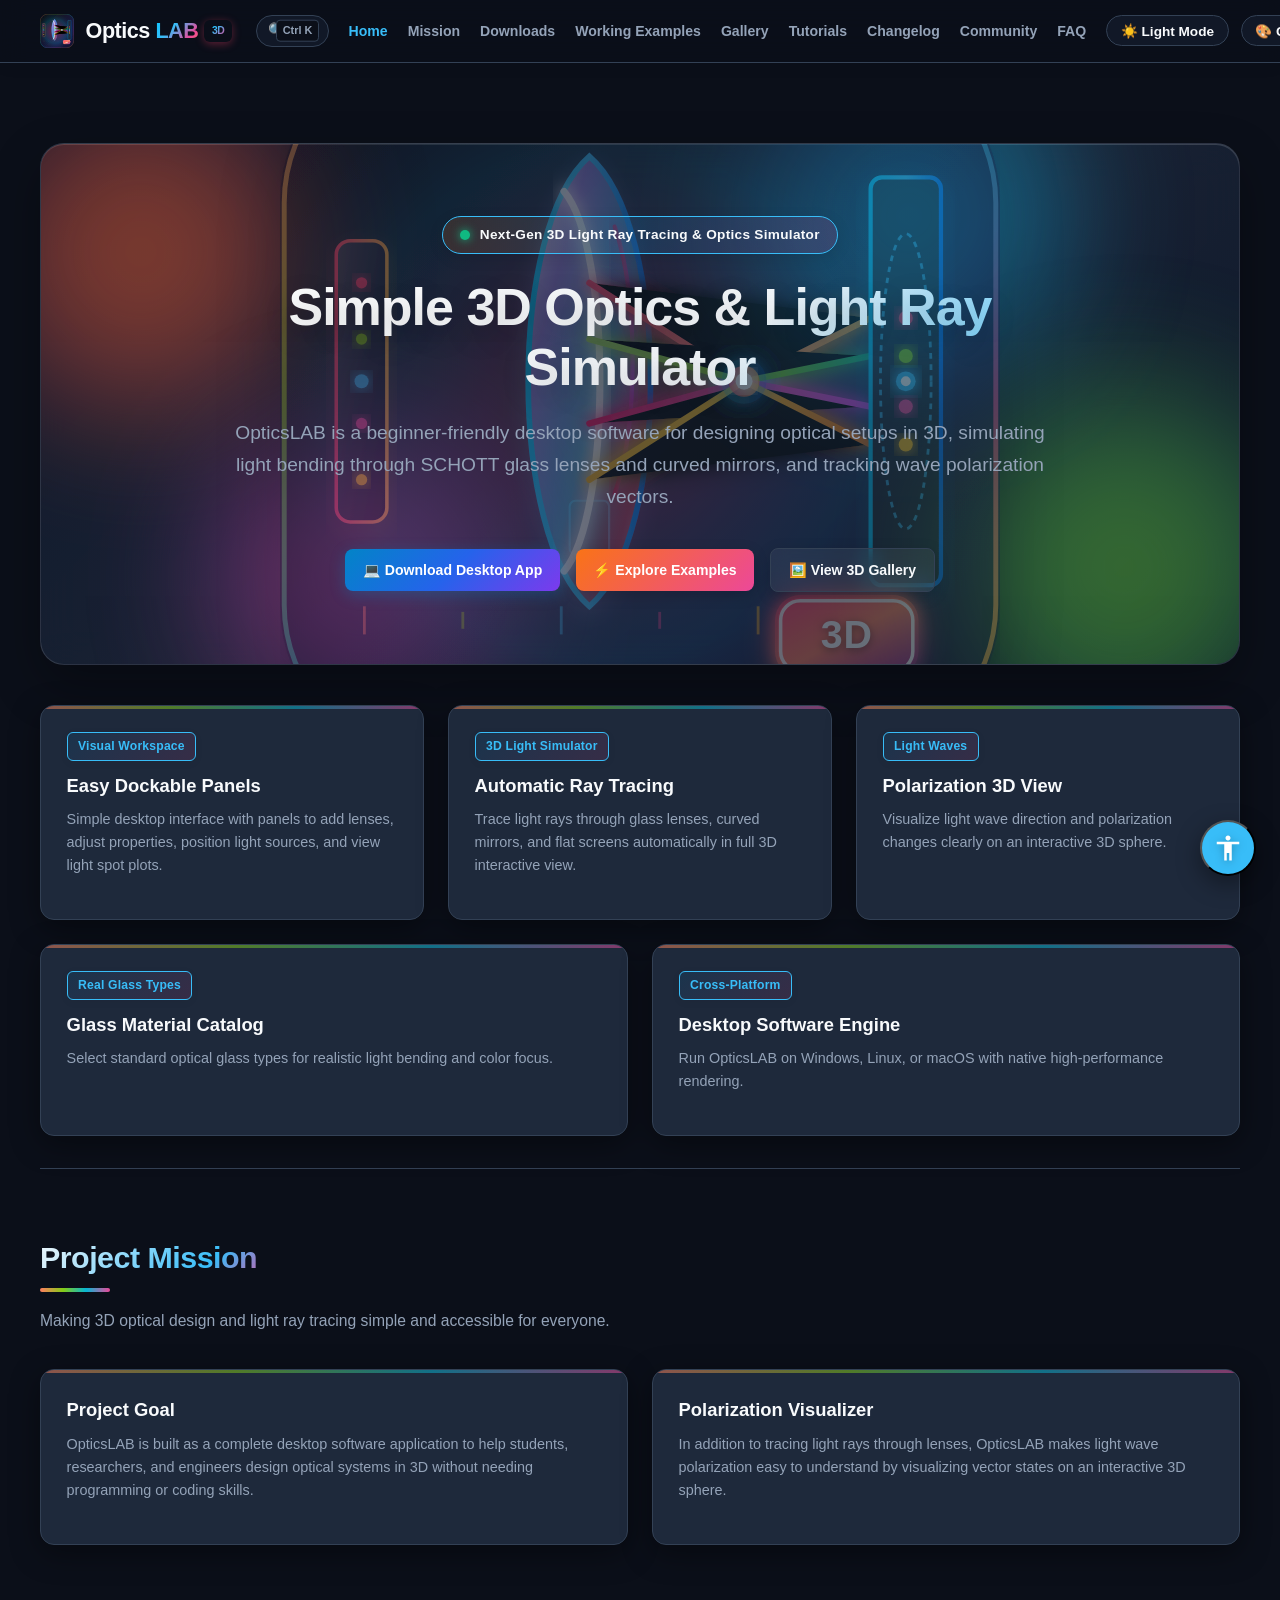
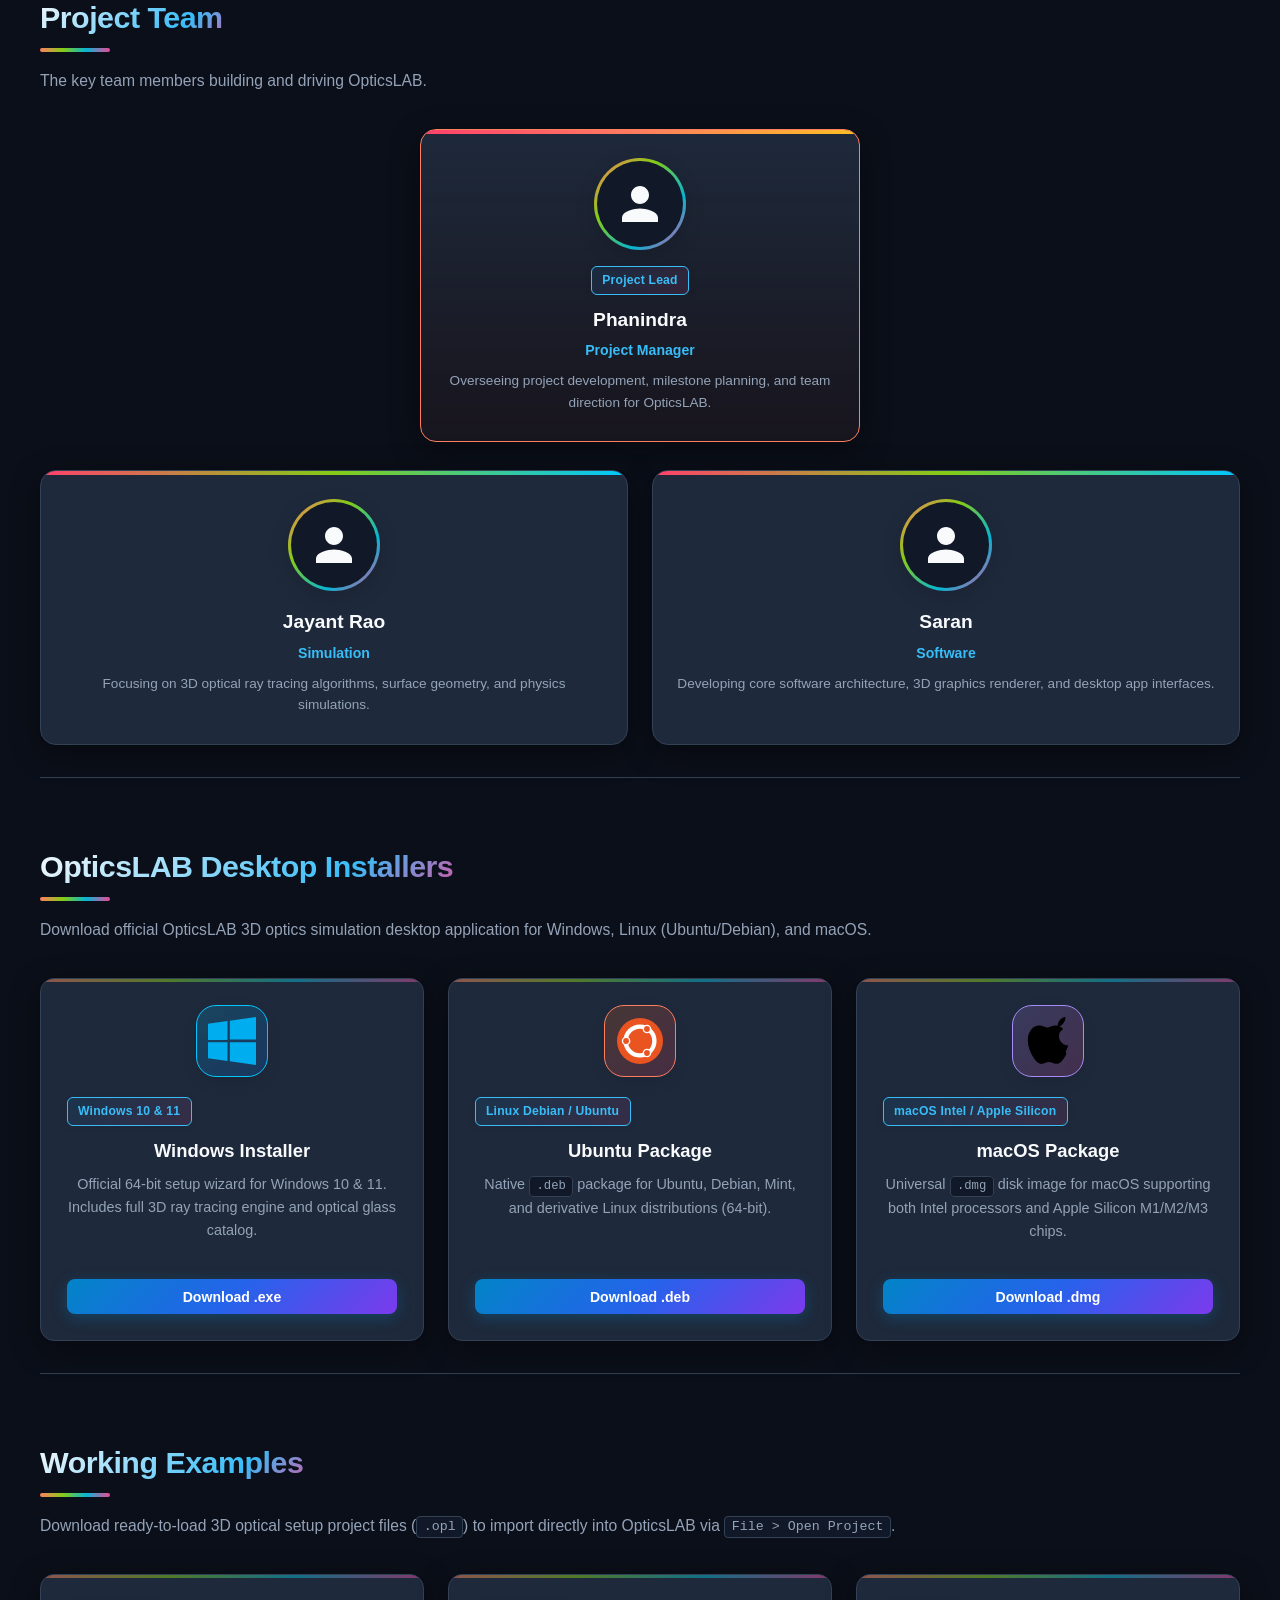
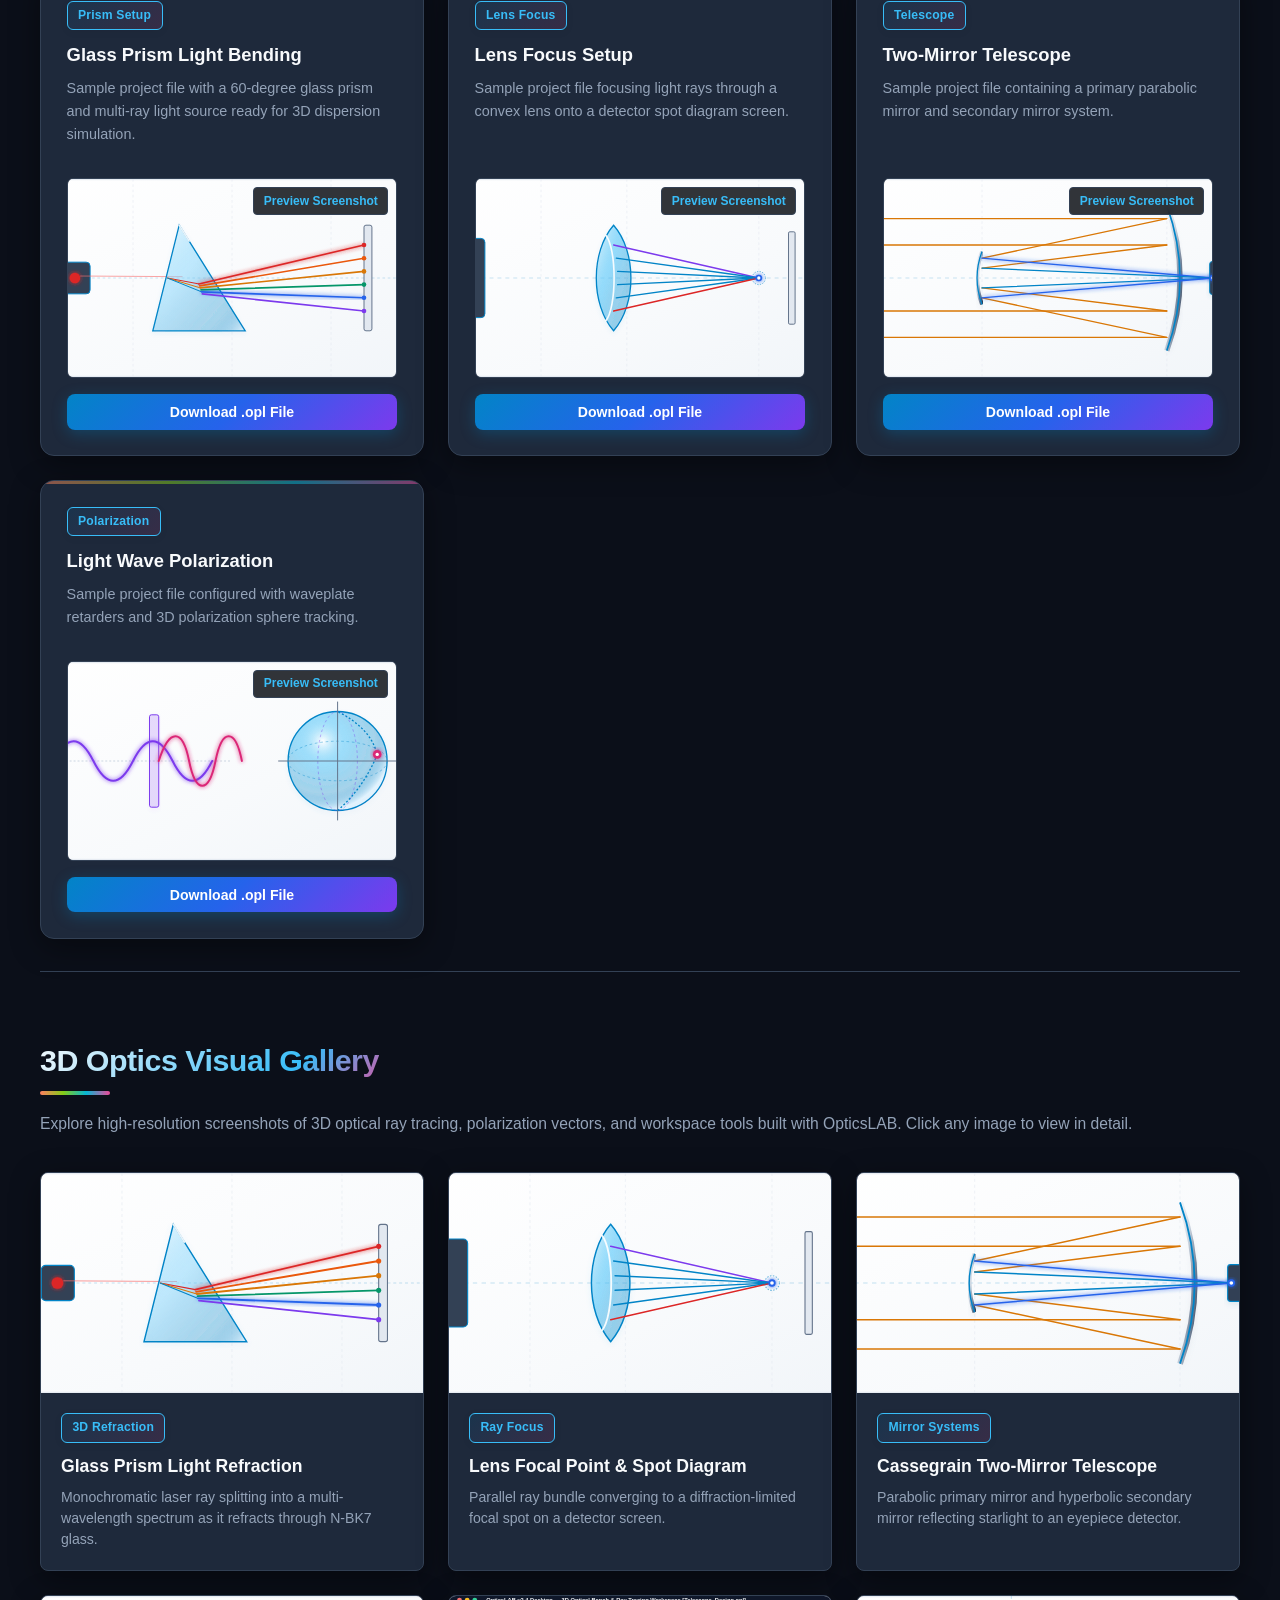
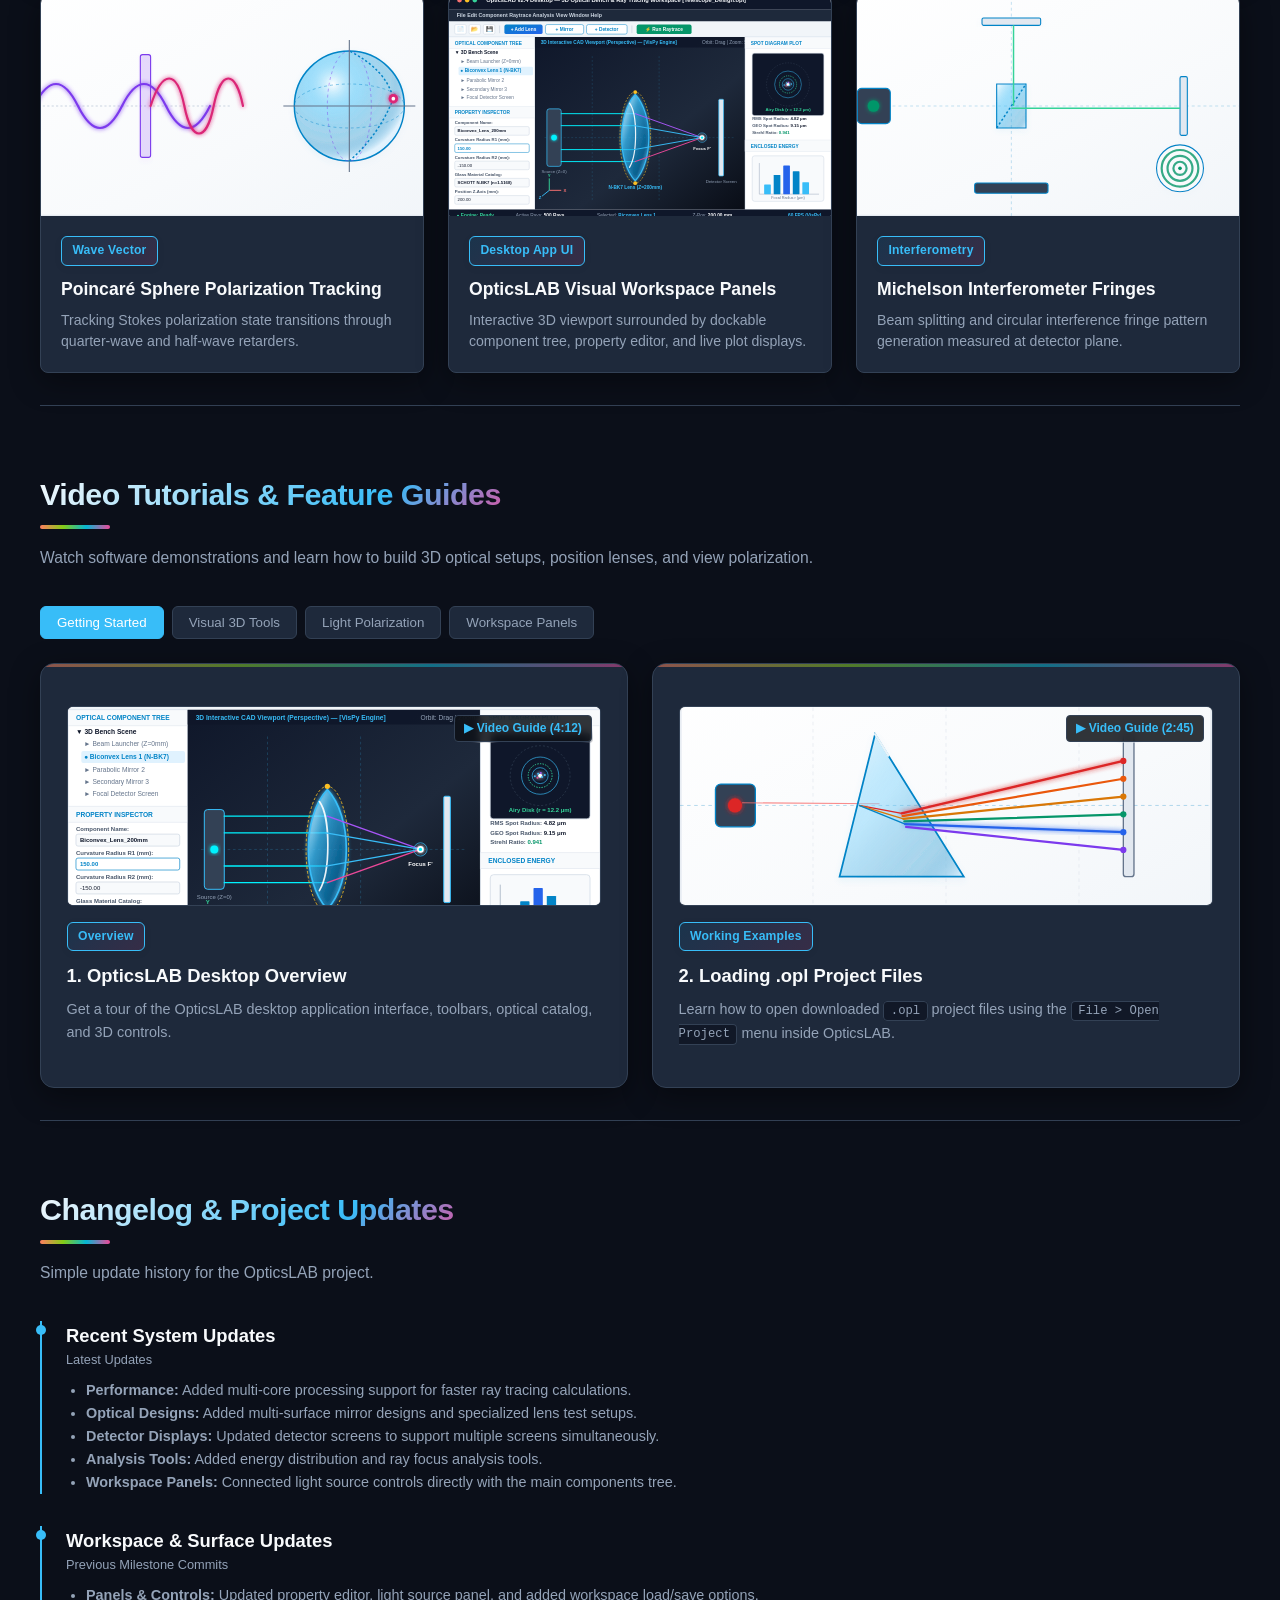
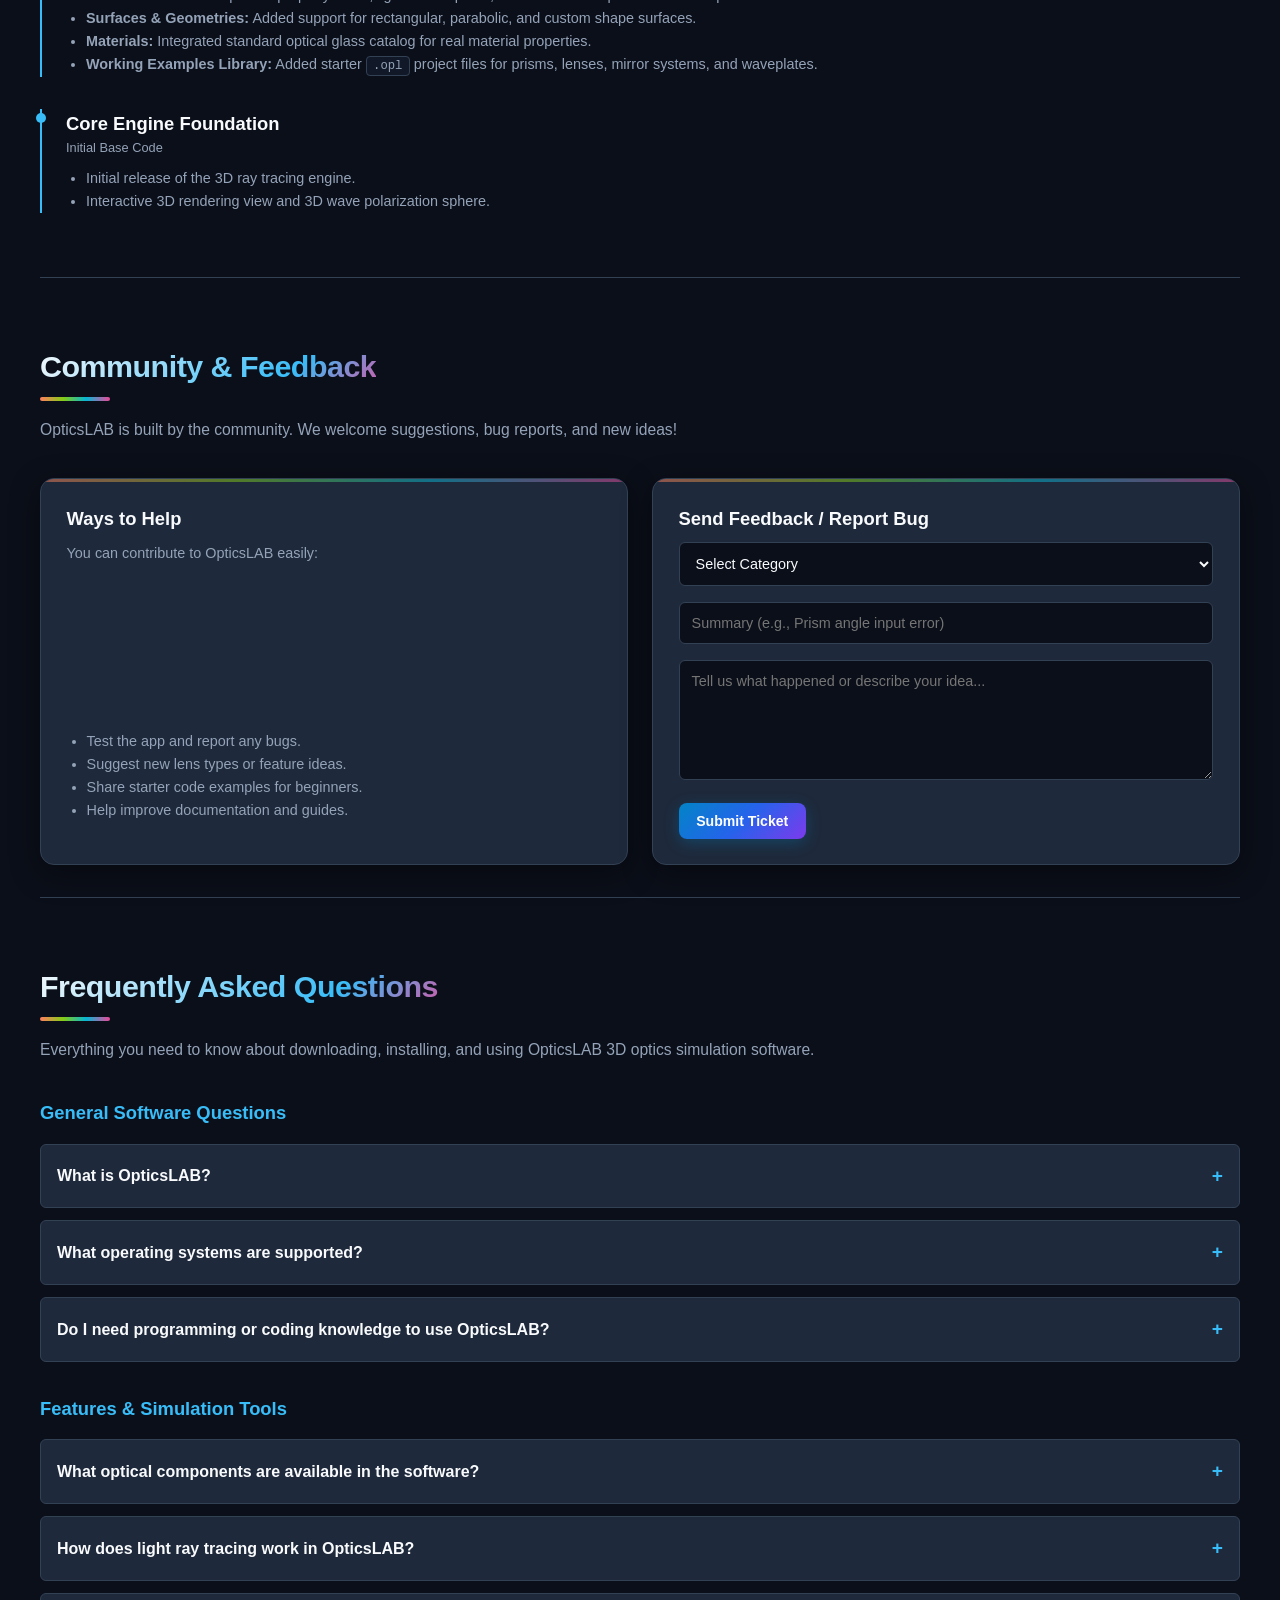
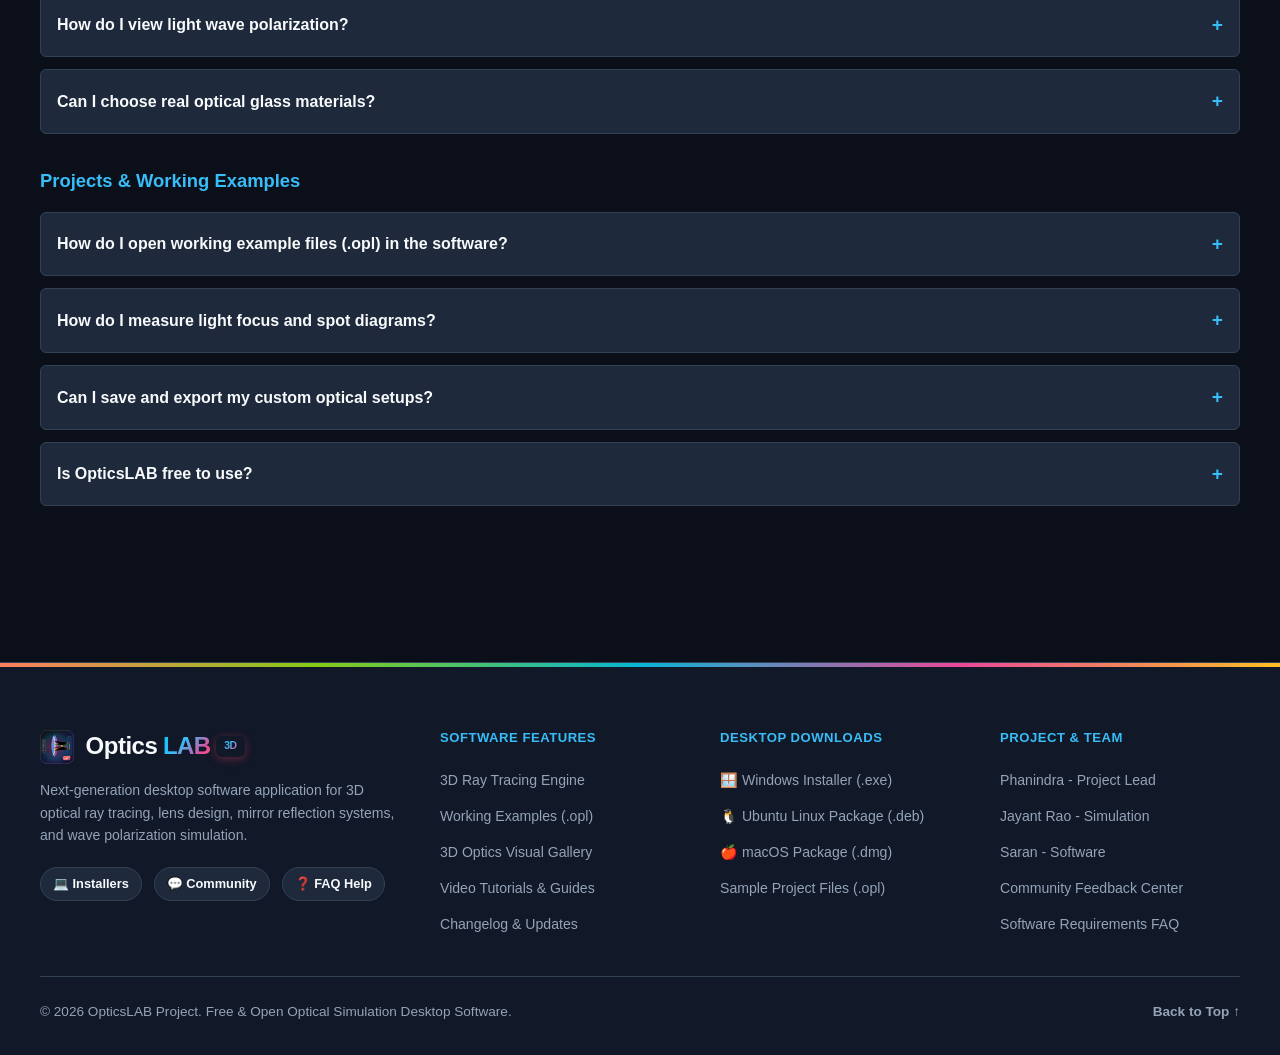
==== commit 1090d156: "changes of gui and icon" ====
--- a/index.html
+++ b/index.html
@@ -20,8 +20,8 @@
       </a>
 
       <div class="nav-right">
-        <!-- GUI Live Search Bar -->
-        <div class="nav-search">
+        <!-- GUI Live Search Bar (Desktop) -->
+        <div class="nav-search desktop-nav-search">
           <span class="nav-search-icon">🔍</span>
           <input type="text" id="searchInput" class="nav-search-input" placeholder="Search examples, gallery, FAQ..."
             aria-label="Search software topics">
@@ -31,6 +31,15 @@
 
         <button id="mobileMenuBtn" class="mobile-menu-btn" aria-label="Toggle navigation menu">☰ Menu</button>
         <ul class="nav-links" id="navLinks">
+          <!-- Mobile Only Search Bar inside 3-line Menu -->
+          <li class="mobile-search-item">
+            <div class="nav-search mobile-nav-search">
+              <span class="nav-search-icon">🔍</span>
+              <input type="text" id="mobileSearchInput" class="nav-search-input mobile-search-input" placeholder="Search examples, gallery, FAQ..." aria-label="Search software topics">
+              <button id="mobileSearchClearBtn" class="nav-search-clear mobile-search-clear" aria-label="Clear search">&times;</button>
+            </div>
+          </li>
+
           <li><a href="#home" class="active">Home</a></li>
           <li><a href="#mission">Mission</a></li>
           <li><a href="#downloads">Downloads</a></li>
@@ -40,23 +49,44 @@
           <li><a href="#changelog">Changelog</a></li>
           <li><a href="#community">Community</a></li>
           <li><a href="#faq">FAQ</a></li>
+
+          <!-- Mobile Only Theme & Color Controls inside 3-line Menu -->
+          <li class="mobile-nav-controls">
+            <div class="mobile-controls-row">
+              <button id="mobileThemeToggleBtn" class="theme-toggle-btn mobile-theme-btn" aria-label="Toggle theme">☀️ Light</button>
+              <div class="mobile-color-picker">
+                <span class="mobile-color-label">🎨 Accent Theme</span>
+                <div class="color-swatches-grid mobile-swatches-grid">
+                  <button class="color-swatch swatch-blue active" data-color="blue" title="Electric Blue"></button>
+                  <button class="color-swatch swatch-green" data-color="green" title="Emerald Green"></button>
+                  <button class="color-swatch swatch-purple" data-color="purple" title="Violet Purple"></button>
+                  <button class="color-swatch swatch-red" data-color="red" title="Crimson Red"></button>
+                  <button class="color-swatch swatch-amber" data-color="amber" title="Amber Gold"></button>
+                  <button class="color-swatch swatch-teal" data-color="teal" title="Teal Cyan"></button>
+                </div>
+              </div>
+            </div>
+          </li>
         </ul>
-        <button id="themeToggleBtn" class="theme-toggle-btn" aria-label="Toggle theme">☀️ Light</button>
-
-        <!-- Accent Color Picker Dropdown -->
-        <div class="color-picker-container">
-          <button id="colorPickerBtn" class="color-picker-btn" aria-label="Choose accent theme color">
-            🎨 Color
-          </button>
-          <div id="colorPaletteMenu" class="color-palette-menu" aria-label="Color Theme Options">
-            <div class="color-picker-header">Accent Theme</div>
-            <div class="color-swatches-grid">
-              <button class="color-swatch swatch-blue active" data-color="blue" title="Electric Blue (Default)"></button>
-              <button class="color-swatch swatch-green" data-color="green" title="Emerald Green"></button>
-              <button class="color-swatch swatch-purple" data-color="purple" title="Violet Purple"></button>
-              <button class="color-swatch swatch-red" data-color="red" title="Crimson Red"></button>
-              <button class="color-swatch swatch-amber" data-color="amber" title="Amber Gold"></button>
-              <button class="color-swatch swatch-teal" data-color="teal" title="Teal Cyan"></button>
+
+        <div class="desktop-nav-controls">
+          <button id="themeToggleBtn" class="theme-toggle-btn" aria-label="Toggle theme">☀️ Light</button>
+
+          <!-- Accent Color Picker Dropdown -->
+          <div class="color-picker-container">
+            <button id="colorPickerBtn" class="color-picker-btn" aria-label="Choose accent theme color">
+              🎨 Color
+            </button>
+            <div id="colorPaletteMenu" class="color-palette-menu" aria-label="Color Theme Options">
+              <div class="color-picker-header">Accent Theme</div>
+              <div class="color-swatches-grid">
+                <button class="color-swatch swatch-blue active" data-color="blue" title="Electric Blue (Default)"></button>
+                <button class="color-swatch swatch-green" data-color="green" title="Emerald Green"></button>
+                <button class="color-swatch swatch-purple" data-color="purple" title="Violet Purple"></button>
+                <button class="color-swatch swatch-red" data-color="red" title="Crimson Red"></button>
+                <button class="color-swatch swatch-amber" data-color="amber" title="Amber Gold"></button>
+                <button class="color-swatch swatch-teal" data-color="teal" title="Teal Cyan"></button>
+              </div>
             </div>
           </div>
         </div>
@@ -72,13 +102,37 @@
     </div>
     <!-- SECTION 1: HOME -->
     <section id="home">
-      <div class="hero">
-        <h1>Simple 3D Optics & Light Ray Simulator</h1>
-        <p>OpticsLAB is a beginner-friendly desktop software for designing optical setups in 3D, simulating light
-          bending through lenses and mirrors, and viewing light polarization.</p>
-        <div style="display: flex; gap: 1rem; justify-content: center; flex-wrap: wrap;">
-          <a href="#working-examples" class="btn btn-primary">Explore Working Examples</a>
-          <a href="#gallery" class="btn">View 3D Visual Gallery</a>
+      <div class="hero-banner-card">
+        <!-- Ambient Multi-Color Radial Glow Orbs (Food & Spectral Palette) -->
+        <div class="hero-glow-orb glow-mango"></div>
+        <div class="hero-glow-orb glow-lime"></div>
+        <div class="hero-glow-orb glow-cyan"></div>
+        <div class="hero-glow-orb glow-berry"></div>
+
+        <!-- Background Watermark SVG Banner -->
+        <div class="hero-bg-banner">
+          <img src="images/opticslab_icon.svg" alt="OpticsLAB 3D Optical Bench Visual" class="hero-banner-svg">
+        </div>
+
+        <!-- Glassmorphism Hero Content Container -->
+        <div class="hero-content">
+          <div class="hero-badge">
+            <span class="hero-badge-pulse"></span>
+            Next-Gen 3D Light Ray Tracing & Optics Simulator
+          </div>
+          <h1>Simple 3D Optics &amp; Light Ray Simulator</h1>
+          <p>OpticsLAB is a beginner-friendly desktop software for designing optical setups in 3D, simulating light bending through SCHOTT glass lenses and curved mirrors, and tracking wave polarization vectors.</p>
+          <div class="hero-cta-group">
+            <a href="#downloads" class="btn btn-primary btn-hero">
+              💻 Download Desktop App
+            </a>
+            <a href="#working-examples" class="btn btn-hero btn-secondary">
+              ⚡ Explore Examples
+            </a>
+            <a href="#gallery" class="btn btn-hero btn-outline">
+              🖼️ View 3D Gallery
+            </a>
+          </div>
         </div>
       </div>
 
@@ -513,7 +567,7 @@
       <p class="section-desc">Simple update history for the OpticsLAB project.</p>
 
       <div class="timeline-item">
-        <div class="timeline-version">Recent System Updates (v2.4)</div>
+        <div class="timeline-version">Recent System Updates</div>
         <div class="timeline-date">Latest Updates</div>
         <ul class="timeline-list">
           <li><strong>Performance:</strong> Added multi-core processing support for faster ray tracing calculations.
--- a/css/style.css
+++ b/css/style.css
@@ -131,6 +131,12 @@
   transition: background-color 0.25s ease, color 0.25s ease, border-color 0.25s ease, box-shadow 0.25s ease;
 }
 
+html, body {
+  overflow-x: hidden;
+  width: 100%;
+  max-width: 100%;
+}
+
 body {
   background-color: var(--bg-primary);
   color: var(--text-main);
@@ -178,17 +184,21 @@
 }
 
 .logo span {
-  color: var(--accent);
+  background: linear-gradient(135deg, #00c6ff 0%, #38bdf8 40%, #ec4899 75%, #ff7e5f 100%);
+  -webkit-background-clip: text;
+  -webkit-text-fill-color: transparent;
+  font-weight: 900;
 }
 
 .logo-badge {
   font-size: 0.65rem;
-  background: var(--tag-bg);
-  color: var(--accent);
-  padding: 0.1rem 0.4rem;
-  border-radius: 4px;
-  border: 1px solid var(--border);
-  font-weight: 700;
+  background: linear-gradient(135deg, #ff416c 0%, #ff7e5f 100%);
+  color: #ffffff;
+  padding: 0.15rem 0.5rem;
+  border-radius: 6px;
+  border: none;
+  font-weight: 800;
+  box-shadow: 0 2px 8px rgba(255, 65, 108, 0.35);
 }
 
 .nav-right {
@@ -197,6 +207,14 @@
   gap: 1.25rem;
   flex: 1;
   justify-content: flex-end;
+}
+
+.mobile-search-item {
+  display: none !important;
+}
+
+.desktop-nav-search {
+  display: block;
 }
 
 /* GUI Live Search Bar */
@@ -342,6 +360,16 @@
   color: var(--accent);
 }
 
+.desktop-nav-controls {
+  display: flex;
+  align-items: center;
+  gap: 0.75rem;
+}
+
+.mobile-nav-controls {
+  display: none !important;
+}
+
 /* Theme Toggle Button */
 .theme-toggle-btn {
   background: var(--bg-secondary);
@@ -467,36 +495,277 @@
   width: 100%;
 }
 
-.hero {
+/* Hero Banner Container & Background SVG Artwork */
+.hero-banner-card {
+  position: relative;
+  width: 100%;
+  border-radius: 24px;
+  overflow: hidden;
+  padding: 4.5rem 2.5rem;
+  margin-bottom: 2.5rem;
+  background: linear-gradient(135deg, rgba(15, 23, 42, 0.95) 0%, rgba(30, 41, 59, 0.88) 50%, rgba(15, 23, 42, 0.95) 100%);
+  border: 1px solid rgba(255, 255, 255, 0.12);
+  box-shadow: 0 20px 50px rgba(0, 0, 0, 0.3), inset 0 1px 0 rgba(255, 255, 255, 0.15);
+  backdrop-filter: blur(20px);
+  -webkit-backdrop-filter: blur(20px);
+  display: flex;
+  flex-direction: column;
+  align-items: center;
+  justify-content: center;
   text-align: center;
-  padding: 3rem 0 2rem;
-}
-
-.hero h1 {
-  font-size: 2.75rem;
-  line-height: 1.25;
-  margin-bottom: 1rem;
+}
+
+[data-theme="light"] .hero-banner-card {
+  background: linear-gradient(135deg, rgba(255, 255, 255, 0.92) 0%, rgba(241, 245, 249, 0.88) 50%, rgba(248, 250, 252, 0.95) 100%);
+  border: 1px solid rgba(226, 232, 240, 0.8);
+  box-shadow: 0 20px 40px rgba(15, 23, 42, 0.08), inset 0 1px 0 rgba(255, 255, 255, 0.9);
+}
+
+/* Background Watermark SVG Banner */
+.hero-bg-banner {
+  position: absolute;
+  top: 50%;
+  left: 50%;
+  transform: translate(-50%, -50%);
+  width: 100%;
+  max-width: 920px;
+  height: 100%;
+  pointer-events: none;
+  z-index: 1;
+  display: flex;
+  align-items: center;
+  justify-content: center;
+  opacity: 0.35;
+  filter: drop-shadow(0 15px 35px rgba(0, 0, 0, 0.4));
+  transition: opacity 0.5s ease, transform 0.5s ease;
+}
+
+.hero-banner-svg {
+  width: 100%;
+  max-width: 720px;
+  height: auto;
+  object-fit: contain;
+  animation: heroSvgFloat 8s ease-in-out infinite alternate;
+}
+
+@keyframes heroSvgFloat {
+  0% {
+    transform: translateY(-8px) scale(1.01) rotate(-0.5deg);
+  }
+  100% {
+    transform: translateY(8px) scale(1.04) rotate(0.5deg);
+  }
+}
+
+/* Ambient Multi-Color Radial Glow Orbs (Food & Spectral Palette) */
+.hero-glow-orb {
+  position: absolute;
+  border-radius: 50%;
+  filter: blur(70px);
+  pointer-events: none;
+  z-index: 0;
+  opacity: 0.45;
+  animation: orbPulse 6s ease-in-out infinite alternate;
+}
+
+.glow-mango {
+  top: -10%;
+  left: -5%;
+  width: 320px;
+  height: 320px;
+  background: radial-gradient(circle, #f97316 0%, #ff416c 100%);
+}
+
+.glow-lime {
+  bottom: -15%;
+  right: -5%;
+  width: 350px;
+  height: 350px;
+  background: radial-gradient(circle, #84cc16 0%, #10b981 100%);
+  animation-delay: -2s;
+}
+
+.glow-cyan {
+  top: -15%;
+  right: 15%;
+  width: 300px;
+  height: 300px;
+  background: radial-gradient(circle, #00c6ff 0%, #38bdf8 100%);
+  animation-delay: -4s;
+}
+
+.glow-berry {
+  bottom: -10%;
+  left: 15%;
+  width: 280px;
+  height: 280px;
+  background: radial-gradient(circle, #ec4899 0%, #d946ef 100%);
+  animation-delay: -1s;
+}
+
+@keyframes orbPulse {
+  0% {
+    opacity: 0.35;
+    transform: scale(0.95);
+  }
+  100% {
+    opacity: 0.55;
+    transform: scale(1.1);
+  }
+}
+
+/* Hero Content Layer */
+.hero-content {
+  position: relative;
+  z-index: 2;
+  max-width: 900px;
+  margin: 0 auto;
+}
+
+.hero-badge {
+  display: inline-flex;
+  align-items: center;
+  gap: 0.6rem;
+  padding: 0.45rem 1.1rem;
+  border-radius: 30px;
+  font-size: 0.85rem;
+  font-weight: 700;
+  background: linear-gradient(90deg, rgba(249, 115, 22, 0.15), rgba(14, 165, 233, 0.15), rgba(236, 72, 153, 0.15));
+  border: 1px solid var(--accent);
+  color: var(--text-main);
+  margin-bottom: 1.5rem;
+  box-shadow: 0 4px 15px rgba(0, 0, 0, 0.1);
+  letter-spacing: 0.3px;
+}
+
+.hero-badge-pulse {
+  width: 10px;
+  height: 10px;
+  border-radius: 50%;
+  background: #10b981;
+  box-shadow: 0 0 10px #10b981;
+  animation: badgePulse 1.8s infinite;
+}
+
+@keyframes badgePulse {
+  0% {
+    transform: scale(0.95);
+    box-shadow: 0 0 0 0 rgba(16, 185, 129, 0.7);
+  }
+  70% {
+    transform: scale(1.15);
+    box-shadow: 0 0 0 8px rgba(16, 185, 129, 0);
+  }
+  100% {
+    transform: scale(0.95);
+    box-shadow: 0 0 0 0 rgba(16, 185, 129, 0);
+  }
+}
+
+.hero-content h1 {
+  font-size: 3.25rem;
+  font-weight: 800;
+  line-height: 1.15;
+  margin-bottom: 1.25rem;
+  letter-spacing: -1px;
+  background: linear-gradient(135deg, #ffffff 0%, #f1f5f9 60%, var(--accent) 100%);
+  -webkit-background-clip: text;
+  -webkit-text-fill-color: transparent;
+  text-shadow: 0 10px 30px rgba(0, 0, 0, 0.2);
+}
+
+[data-theme="light"] .hero-content h1 {
+  background: linear-gradient(135deg, #0f172a 0%, #1e293b 60%, var(--accent-hover) 100%);
+  -webkit-background-clip: text;
+  -webkit-text-fill-color: transparent;
+}
+
+.hero-content p {
+  font-size: 1.2rem;
+  color: var(--text-muted);
+  max-width: 820px;
+  margin: 0 auto 2.25rem;
+  line-height: 1.65;
+  font-weight: 400;
+}
+
+/* Call-to-Action Group */
+.hero-cta-group {
+  display: flex;
+  gap: 1rem;
+  justify-content: center;
+  flex-wrap: wrap;
+  align-items: center;
+}
+
+.btn-hero {
+  padding: 0.85rem 1.6rem;
+  font-size: 0.95rem;
+  font-weight: 700;
+  border-radius: 12px;
+  display: inline-flex;
+  align-items: center;
+  gap: 0.5rem;
+  transition: all 0.3s cubic-bezier(0.4, 0, 0.2, 1);
+  box-shadow: 0 4px 15px rgba(0, 0, 0, 0.15);
+}
+
+.btn-hero:hover {
+  transform: translateY(-3px) scale(1.02);
+  box-shadow: 0 10px 25px var(--accent-glow);
+}
+
+.btn-hero.btn-secondary {
+  background: linear-gradient(135deg, #f97316 0%, #ec4899 100%);
+  color: #ffffff;
+  border: none;
+}
+
+.btn-hero.btn-secondary:hover {
+  background: linear-gradient(135deg, #ea580c 0%, #db2777 100%);
+  color: #ffffff;
+}
+
+.btn-hero.btn-outline {
+  background: rgba(255, 255, 255, 0.06);
+  border: 1px solid var(--border);
+  color: var(--text-main);
+  backdrop-filter: blur(10px);
+}
+
+.btn-hero.btn-outline:hover {
+  background: var(--bg-secondary);
+  border-color: var(--accent);
+  color: var(--accent);
+}
+
+.section-title {
+  font-size: 1.9rem;
+  font-weight: 800;
+  margin-bottom: 0.4rem;
+  position: relative;
+  display: inline-block;
+  background: linear-gradient(135deg, var(--text-main) 0%, var(--accent) 70%, #ec4899 100%);
+  -webkit-background-clip: text;
+  -webkit-text-fill-color: transparent;
   letter-spacing: -0.5px;
 }
 
-.hero p {
-  font-size: 1.15rem;
-  color: var(--text-muted);
-  max-width: 860px;
-  margin: 0 auto 2rem;
-}
-
-.section-title {
-  font-size: 1.8rem;
-  margin-bottom: 0.5rem;
-  border-bottom: 1px solid var(--border);
-  padding-bottom: 0.5rem;
+.section-title::after {
+  content: '';
+  display: block;
+  width: 70px;
+  height: 4px;
+  border-radius: 4px;
+  background: linear-gradient(90deg, #ff7e5f 0%, #84cc16 33%, #06b6d4 66%, #ec4899 100%);
+  margin-top: 0.4rem;
+  margin-bottom: 0.6rem;
 }
 
 .section-desc {
   color: var(--text-muted);
-  margin-bottom: 2rem;
-  font-size: 0.95rem;
+  margin-bottom: 2.25rem;
+  font-size: 0.98rem;
 }
 
 /* Grids & Cards */
@@ -515,11 +784,36 @@
 .card {
   background-color: var(--card-bg);
   border: 1px solid var(--border);
-  border-radius: 8px;
-  padding: 1.5rem;
+  border-radius: 14px;
+  padding: 1.6rem;
   display: flex;
   flex-direction: column;
   box-shadow: var(--shadow);
+  position: relative;
+  overflow: hidden;
+  transition: all 0.3s cubic-bezier(0.4, 0, 0.2, 1);
+}
+
+.card::before {
+  content: '';
+  position: absolute;
+  top: 0;
+  left: 0;
+  right: 0;
+  height: 3px;
+  background: linear-gradient(90deg, #ff7e5f, #84cc16, #06b6d4, #ec4899);
+  opacity: 0.5;
+  transition: opacity 0.3s ease;
+}
+
+.card:hover {
+  transform: translateY(-4px);
+  border-color: var(--accent);
+  box-shadow: 0 12px 30px rgba(0, 0, 0, 0.15), 0 0 20px var(--accent-glow);
+}
+
+.card:hover::before {
+  opacity: 1;
 }
 
 .card h3 {
@@ -566,50 +860,77 @@
 .team-card {
   background-color: var(--card-bg);
   border: 1px solid var(--border);
-  border-radius: 8px;
-  padding: 1.5rem;
+  border-radius: 16px;
+  padding: 1.75rem 1.5rem;
   text-align: center;
   box-shadow: var(--shadow);
   display: flex;
   flex-direction: column;
   align-items: center;
+  position: relative;
+  overflow: hidden;
+  transition: all 0.3s cubic-bezier(0.4, 0, 0.2, 1);
+}
+
+.team-card::before {
+  content: '';
+  position: absolute;
+  top: 0;
+  left: 0;
+  right: 0;
+  height: 4px;
+  background: linear-gradient(90deg, #ff416c, #84cc16, #00c6ff);
+}
+
+.team-card:hover {
+  transform: translateY(-5px);
+  box-shadow: 0 15px 35px rgba(0, 0, 0, 0.2);
+  border-color: var(--accent);
 }
 
 .team-card.leader {
-  border-color: var(--accent);
-  max-width: 420px;
-  margin: 0 auto 1.5rem auto;
+  border-color: #ff7e5f;
+  background: linear-gradient(180deg, var(--card-bg) 0%, rgba(255, 126, 95, 0.05) 100%);
+  max-width: 440px;
+  margin: 0 auto 1.75rem auto;
+}
+
+.team-card.leader::before {
+  background: linear-gradient(90deg, #ff416c, #ff7e5f, #fbbf24);
 }
 
 .team-avatar {
-  width: 90px;
-  height: 90px;
+  width: 92px;
+  height: 92px;
+  border-radius: 50%;
+  padding: 3px;
+  background: linear-gradient(135deg, #ff7e5f 0%, #84cc16 35%, #06b6d4 70%, #ec4899 100%);
+  margin-bottom: 1rem;
+  box-shadow: 0 6px 20px rgba(0, 0, 0, 0.15);
+  display: flex;
+  align-items: center;
+  justify-content: center;
+}
+
+.team-avatar svg {
+  width: 100%;
+  height: 100%;
   border-radius: 50%;
   background: var(--bg-secondary);
-  border: 2px solid var(--accent);
-  display: flex;
-  align-items: center;
-  justify-content: center;
-  margin-bottom: 1rem;
-  overflow: hidden;
-}
-
-.team-avatar svg {
-  width: 50px;
-  height: 50px;
-  fill: var(--text-muted);
+  padding: 16px;
+  fill: var(--text-main);
 }
 
 .team-name {
-  font-size: 1.15rem;
-  font-weight: 700;
+  font-size: 1.2rem;
+  font-weight: 800;
   margin-bottom: 0.25rem;
 }
 
 .team-role {
   color: var(--accent);
   font-size: 0.88rem;
-  font-weight: 600;
+  font-weight: 700;
   margin-bottom: 0.5rem;
 }
 
@@ -638,46 +959,60 @@
 
 /* Tags & Buttons */
 .tag {
-  display: inline-block;
-  font-size: 0.75rem;
-  background-color: var(--tag-bg);
-  border: 1px solid var(--border);
+  display: inline-flex;
+  align-items: center;
+  gap: 0.3rem;
+  font-size: 0.76rem;
+  background: linear-gradient(135deg, rgba(2, 132, 199, 0.12) 0%, rgba(236, 72, 153, 0.12) 100%);
+  border: 1px solid var(--accent);
   color: var(--accent);
-  padding: 0.2rem 0.5rem;
-  border-radius: 4px;
-  margin-bottom: 0.5rem;
+  padding: 0.25rem 0.65rem;
+  border-radius: 6px;
+  margin-bottom: 0.6rem;
   width: fit-content;
-  font-weight: 600;
+  font-weight: 700;
+  letter-spacing: 0.2px;
+  box-shadow: 0 2px 8px rgba(0, 0, 0, 0.05);
 }
 
 .btn {
-  display: inline-block;
+  display: inline-flex;
+  align-items: center;
+  justify-content: center;
+  gap: 0.4rem;
   background-color: var(--bg-secondary);
   border: 1px solid var(--border);
   color: var(--text-main);
   text-decoration: none;
-  padding: 0.5rem 1rem;
-  border-radius: 6px;
-  font-size: 0.85rem;
+  padding: 0.6rem 1.1rem;
+  border-radius: 8px;
+  font-size: 0.88rem;
   text-align: center;
   cursor: pointer;
-  font-weight: 500;
+  font-weight: 600;
+  transition: all 0.25s ease;
 }
 
 .btn:hover {
-  background-color: var(--accent);
+  background: linear-gradient(135deg, var(--bg-secondary) 0%, var(--tag-bg) 100%);
   border-color: var(--accent);
+  color: var(--accent);
+  transform: translateY(-2px);
+}
+
+.btn-primary {
+  background: linear-gradient(135deg, #0284c7 0%, #2563eb 50%, #7c3aed 100%);
+  border: none;
   color: #ffffff;
-}
-
-.btn-primary {
-  background-color: var(--accent);
-  border-color: var(--accent);
+  font-weight: 700;
+  box-shadow: 0 4px 15px rgba(2, 132, 199, 0.3);
+}
+
+.btn-primary:hover {
+  background: linear-gradient(135deg, #f97316 0%, #ec4899 50%, #8b5cf6 100%);
+  box-shadow: 0 6px 20px rgba(249, 115, 22, 0.4);
+  transform: translateY(-2px);
   color: #ffffff;
-}
-
-.btn-primary:hover {
-  background-color: var(--accent-hover);
 }
 
 /* Tab Navigation */
@@ -1012,12 +1347,23 @@
 }
 
 /* Footer */
-/* LightTrans Inspired Premium Footer */
+/* LightTrans Inspired Premium Footer with Food Gradient Top Accent */
 .site-footer {
+  position: relative;
   border-top: 1px solid var(--border);
   background-color: var(--bg-secondary);
-  padding: 3.5rem 0 1.5rem;
+  padding: 4rem 0 2rem;
   margin-top: 4rem;
+}
+
+.site-footer::before {
+  content: '';
+  position: absolute;
+  top: 0;
+  left: 0;
+  right: 0;
+  height: 4px;
+  background: linear-gradient(90deg, #ff7e5f 0%, #84cc16 25%, #06b6d4 50%, #ec4899 75%, #fbbf24 100%);
 }
 
 .footer-container {
@@ -1150,6 +1496,34 @@
 
   .mobile-menu-btn {
     display: block;
+  }
+
+  .desktop-nav-search,
+  .desktop-nav-controls {
+    display: none !important;
+  }
+
+  /* Mobile Search Bar inside 3-Line Menu Dropdown */
+  .mobile-search-item {
+    display: block !important;
+    width: 100%;
+    margin-bottom: 0.5rem;
+    padding-bottom: 0.75rem;
+    border-bottom: 1px solid var(--border);
+  }
+
+  .mobile-nav-search {
+    max-width: 100% !important;
+    width: 100%;
+  }
+
+  .mobile-search-input {
+    width: 100%;
+    background: var(--bg-primary);
+    border: 1px solid var(--border);
+    padding: 0.65rem 2.2rem 0.65rem 2.2rem;
+    font-size: 0.88rem;
+    border-radius: 12px;
   }
 
   .nav-links {
@@ -1162,28 +1536,130 @@
     border-bottom: 1px solid var(--border);
     flex-direction: column;
     padding: 1.25rem 1.5rem;
-    gap: 1rem;
+    gap: 0.85rem;
     box-shadow: var(--shadow);
+    backdrop-filter: blur(16px);
+    -webkit-backdrop-filter: blur(16px);
   }
 
   .nav-links.show {
     display: flex;
   }
 
+  /* Mobile 3-Line Menu Controls Section */
+  .mobile-nav-controls {
+    display: block !important;
+    width: 100%;
+    margin-top: 0.5rem;
+    padding-top: 1rem;
+    border-top: 1px solid var(--border);
+  }
+
+  .mobile-controls-row {
+    display: flex;
+    flex-direction: column;
+    gap: 1rem;
+  }
+
+  .mobile-theme-btn {
+    width: 100%;
+    justify-content: center;
+    padding: 0.6rem 1rem;
+    font-size: 0.9rem;
+    border-radius: 12px;
+  }
+
+  .mobile-color-picker {
+    display: flex;
+    flex-direction: column;
+    gap: 0.6rem;
+  }
+
+  .mobile-color-label {
+    font-size: 0.78rem;
+    font-weight: 700;
+    color: var(--text-muted);
+    text-transform: uppercase;
+    letter-spacing: 0.5px;
+  }
+
+  .mobile-swatches-grid {
+    display: grid;
+    grid-template-columns: repeat(6, 1fr);
+    gap: 0.5rem;
+    width: 100%;
+  }
+
+  .mobile-swatches-grid .color-swatch {
+    height: 38px;
+    border-radius: 8px;
+  }
+
   .container {
-    padding: 1.5rem 1rem;
-  }
-
-  .hero {
-    padding: 1.5rem 0 1rem;
-  }
-
-  .hero h1 {
-    font-size: 1.85rem;
-  }
-
-  .hero p {
-    font-size: 0.95rem;
+    padding: 1.25rem 1rem;
+    width: 100%;
+    max-width: 100%;
+    box-sizing: border-box;
+    overflow-x: hidden;
+  }
+
+  .grid-2, .grid-3, .gallery-grid, .team-grid {
+    grid-template-columns: 1fr !important;
+    gap: 1.25rem;
+    width: 100%;
+  }
+
+  .hero-banner-card {
+    padding: 2.5rem 1.25rem;
+    border-radius: 16px;
+    width: 100%;
+    box-sizing: border-box;
+  }
+
+  .hero-content h1 {
+    font-size: 2rem;
+  }
+
+  .hero-content p {
+    font-size: 0.98rem;
+  }
+
+  .hero-bg-banner {
+    opacity: 0.25;
+  }
+
+  .hero-cta-group {
+    flex-direction: column;
+    width: 100%;
+  }
+
+  .btn-hero {
+    width: 100%;
+    justify-content: center;
+  }
+
+  /* Responsive Footer */
+  .footer-container {
+    padding: 0 1.25rem;
+    width: 100%;
+    box-sizing: border-box;
+  }
+
+  .footer-grid {
+    grid-template-columns: 1fr !important;
+    gap: 1.75rem;
+    margin-bottom: 2rem;
+  }
+
+  .footer-bottom {
+    flex-direction: column;
+    text-align: center;
+    justify-content: center;
+    gap: 0.75rem;
+  }
+
+  .footer-bottom-links {
+    justify-content: center;
   }
 }
 
@@ -1431,21 +1907,43 @@
 
 /* OS Logo Images in Downloads Section */
 .os-logo-box {
-  display: flex;
+  width: 72px;
+  height: 72px;
+  margin: 0 auto 1.25rem auto;
+  border-radius: 20px;
+  display: flex;
+  align-items: center;
   justify-content: center;
-  align-items: center;
-  margin-bottom: 1rem;
-  height: 64px;
+  background: linear-gradient(135deg, rgba(6, 182, 212, 0.15), rgba(236, 72, 153, 0.15));
+  border: 1px solid var(--border);
+  padding: 0.85rem;
+  box-shadow: 0 6px 16px rgba(0, 0, 0, 0.08);
+  transition: all 0.3s ease;
+}
+
+#downloads .grid-3 > .card:nth-child(1) .os-logo-box {
+  background: linear-gradient(135deg, rgba(0, 198, 255, 0.18), rgba(0, 114, 255, 0.18));
+  border-color: #00c6ff;
+}
+
+#downloads .grid-3 > .card:nth-child(2) .os-logo-box {
+  background: linear-gradient(135deg, rgba(249, 115, 22, 0.18), rgba(255, 65, 108, 0.18));
+  border-color: #ff7e5f;
+}
+
+#downloads .grid-3 > .card:nth-child(3) .os-logo-box {
+  background: linear-gradient(135deg, rgba(167, 139, 250, 0.18), rgba(236, 72, 153, 0.18));
+  border-color: #a78bfa;
 }
 
 .os-logo-img {
-  width: 56px;
-  height: 56px;
+  width: 48px;
+  height: 48px;
   object-fit: contain;
   transition: transform 0.25s ease, filter 0.25s ease;
   color: var(--text-main);
 }
 
 .card:hover .os-logo-img {
-  transform: scale(1.12);
+  transform: scale(1.15);
 }
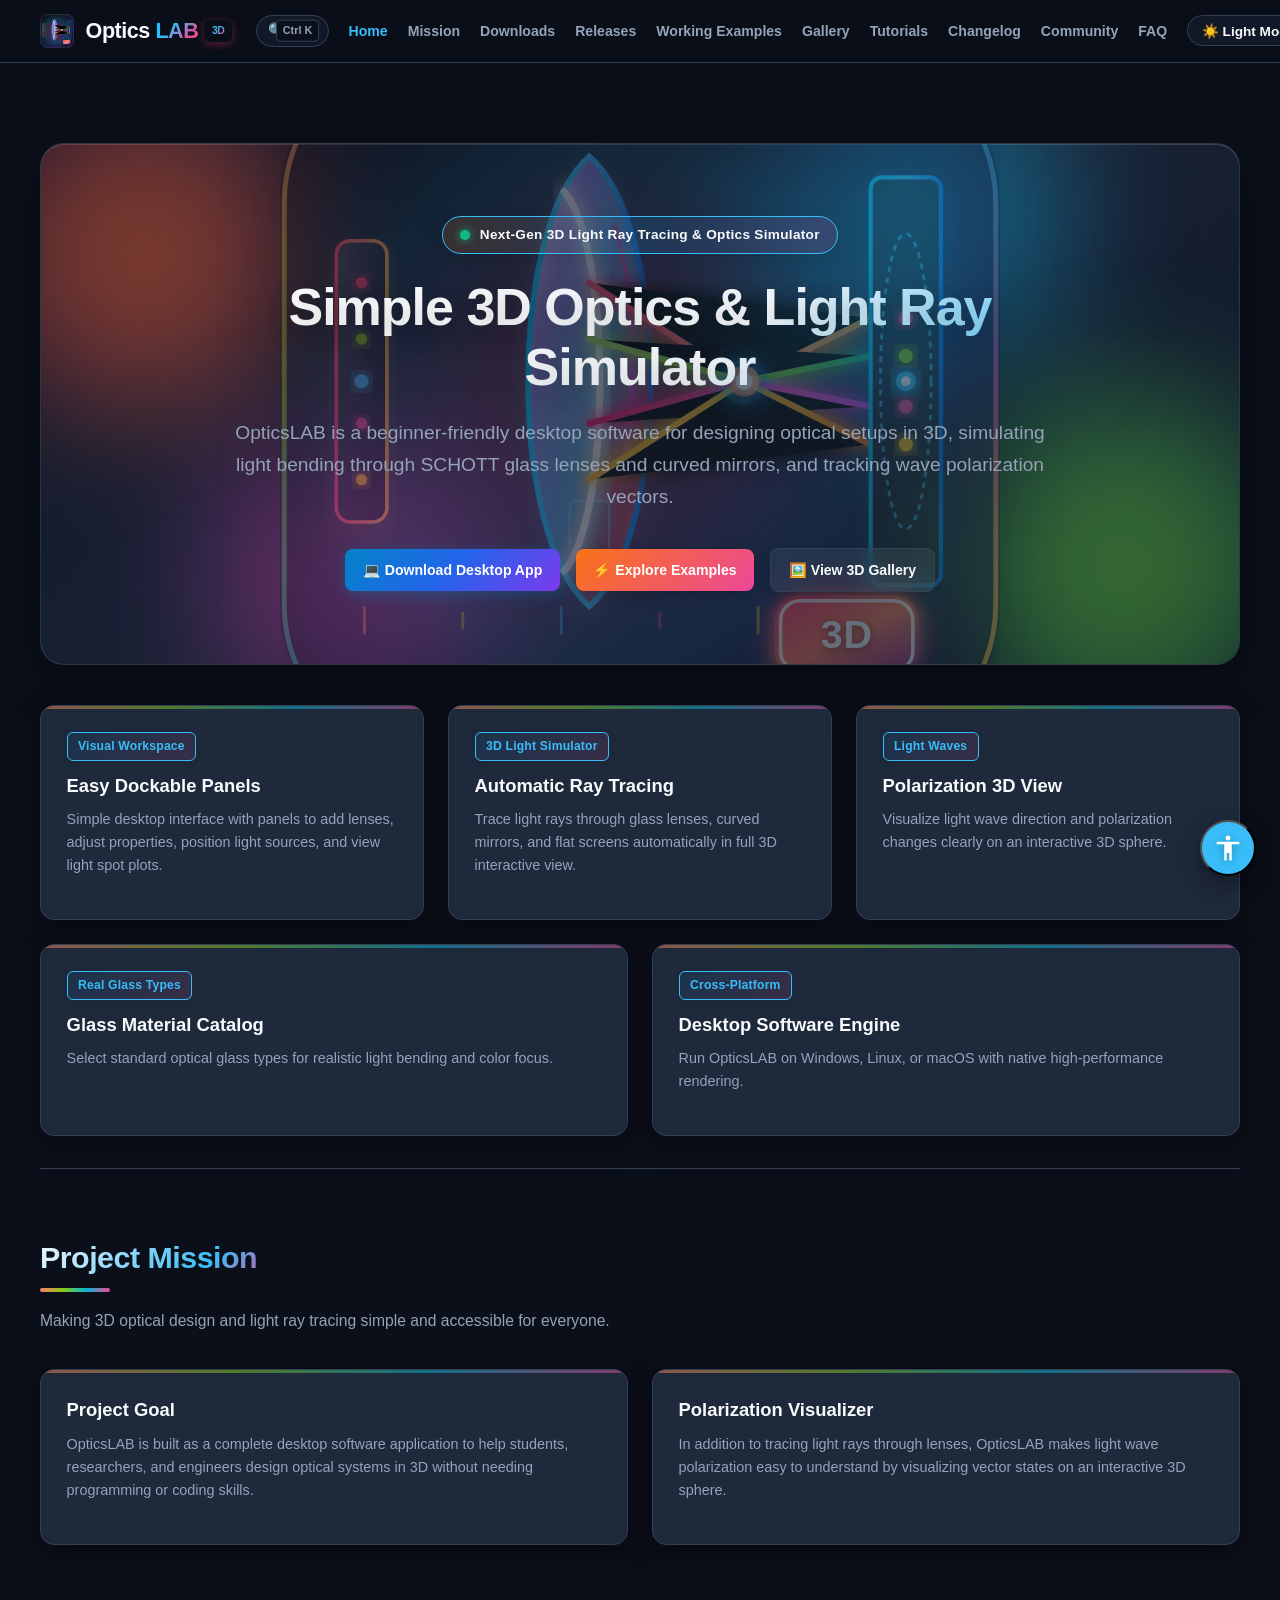
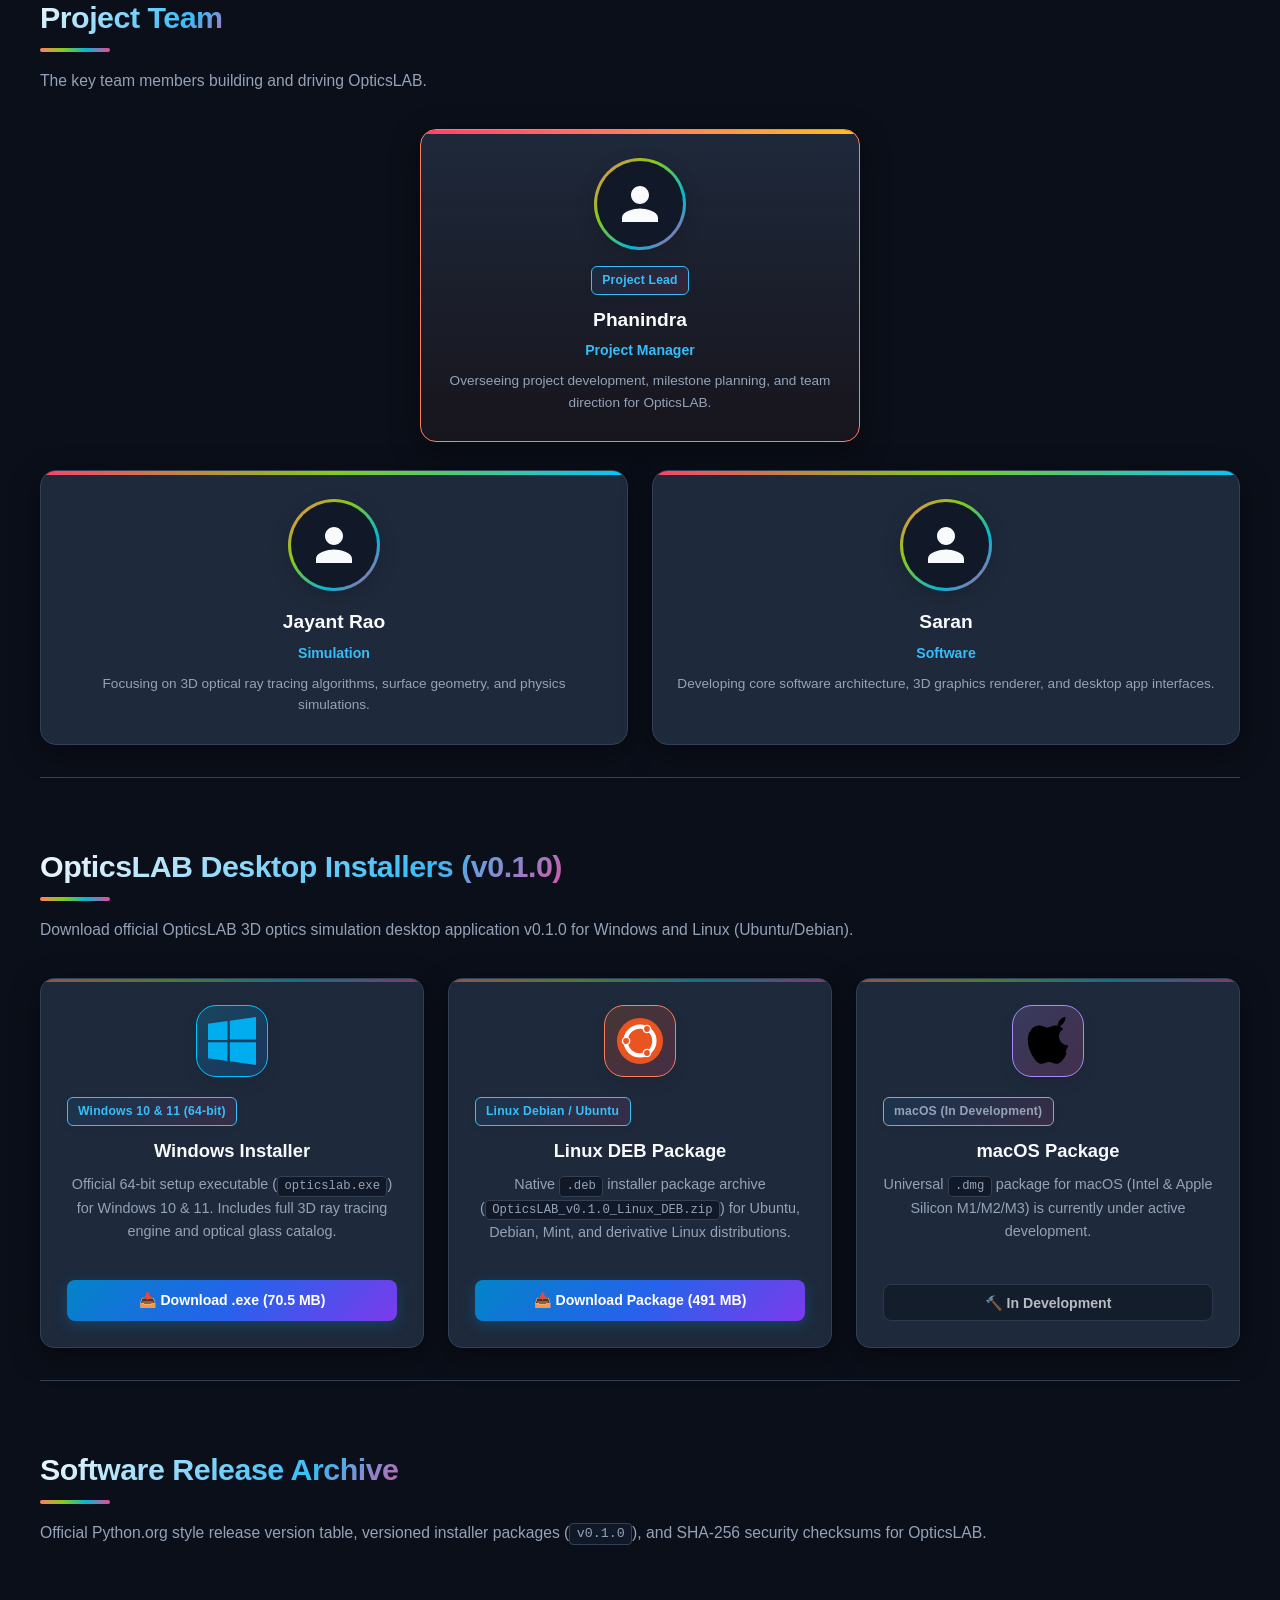
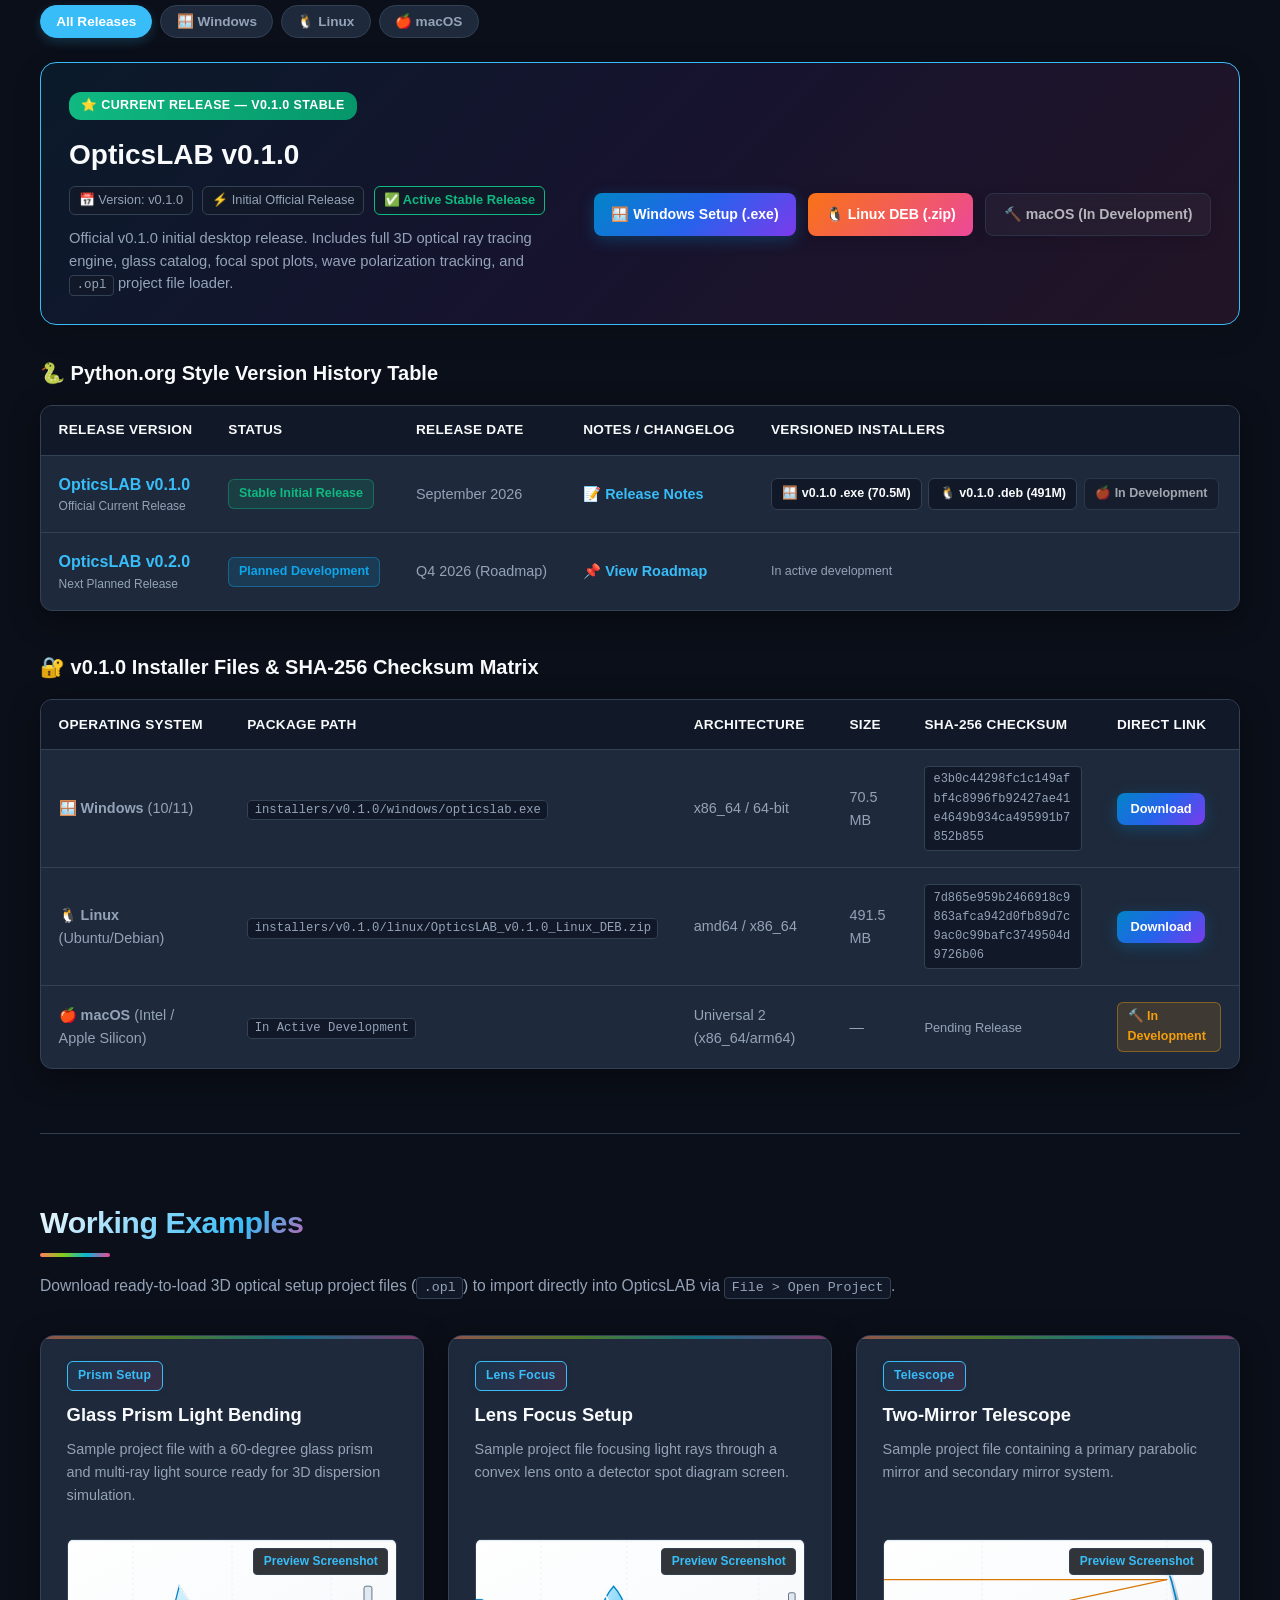
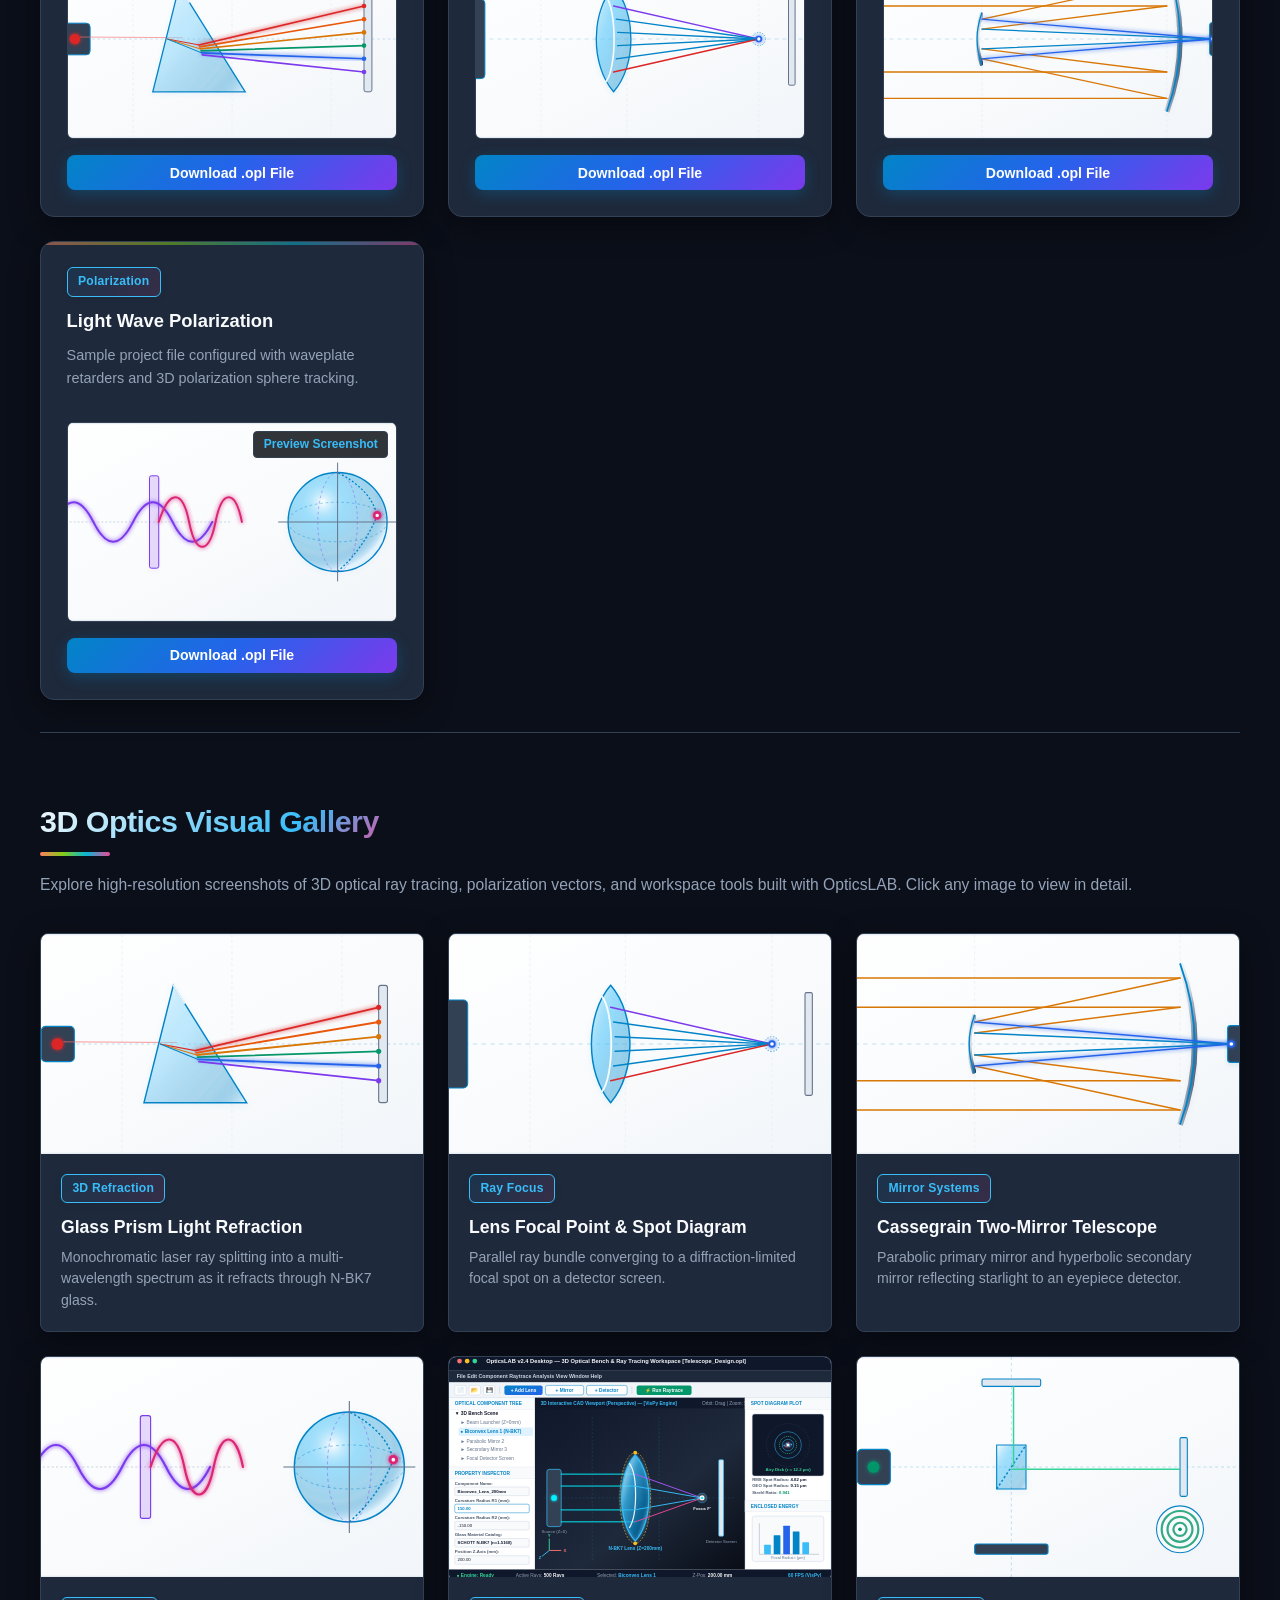
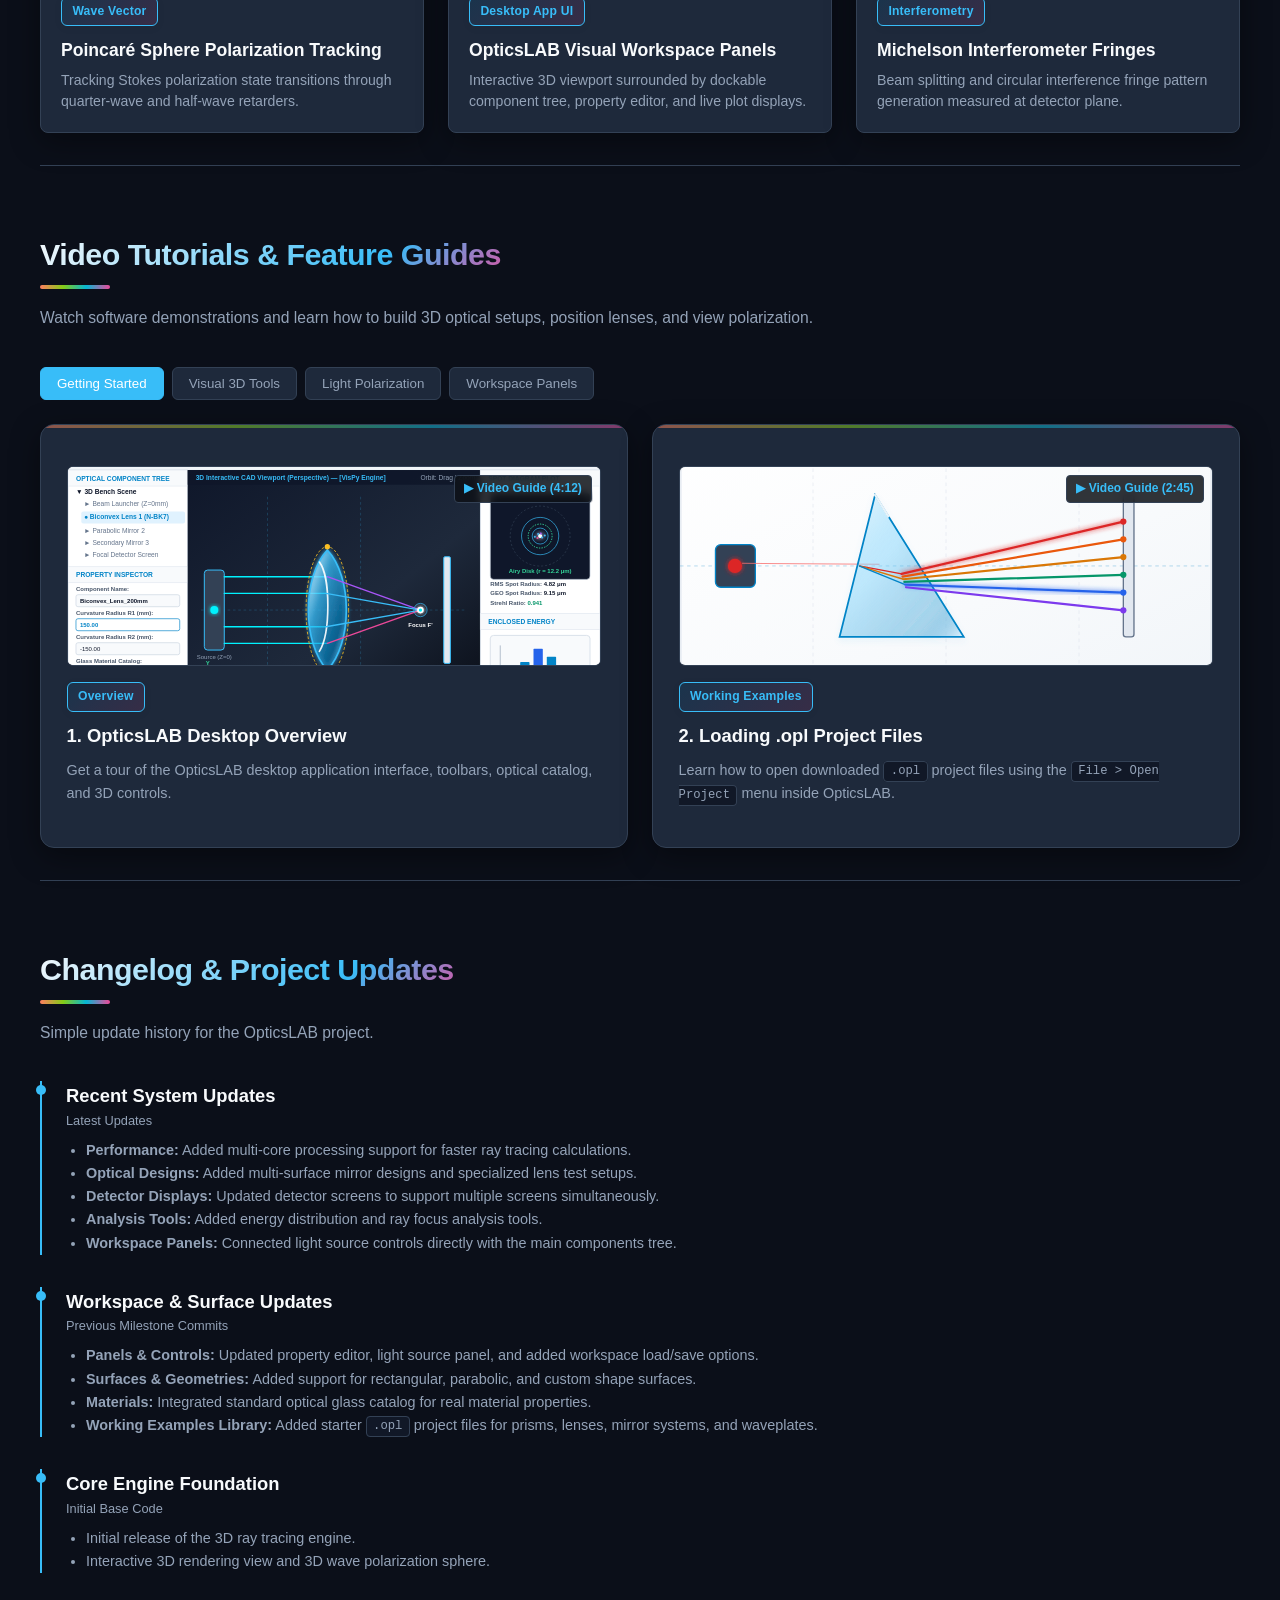
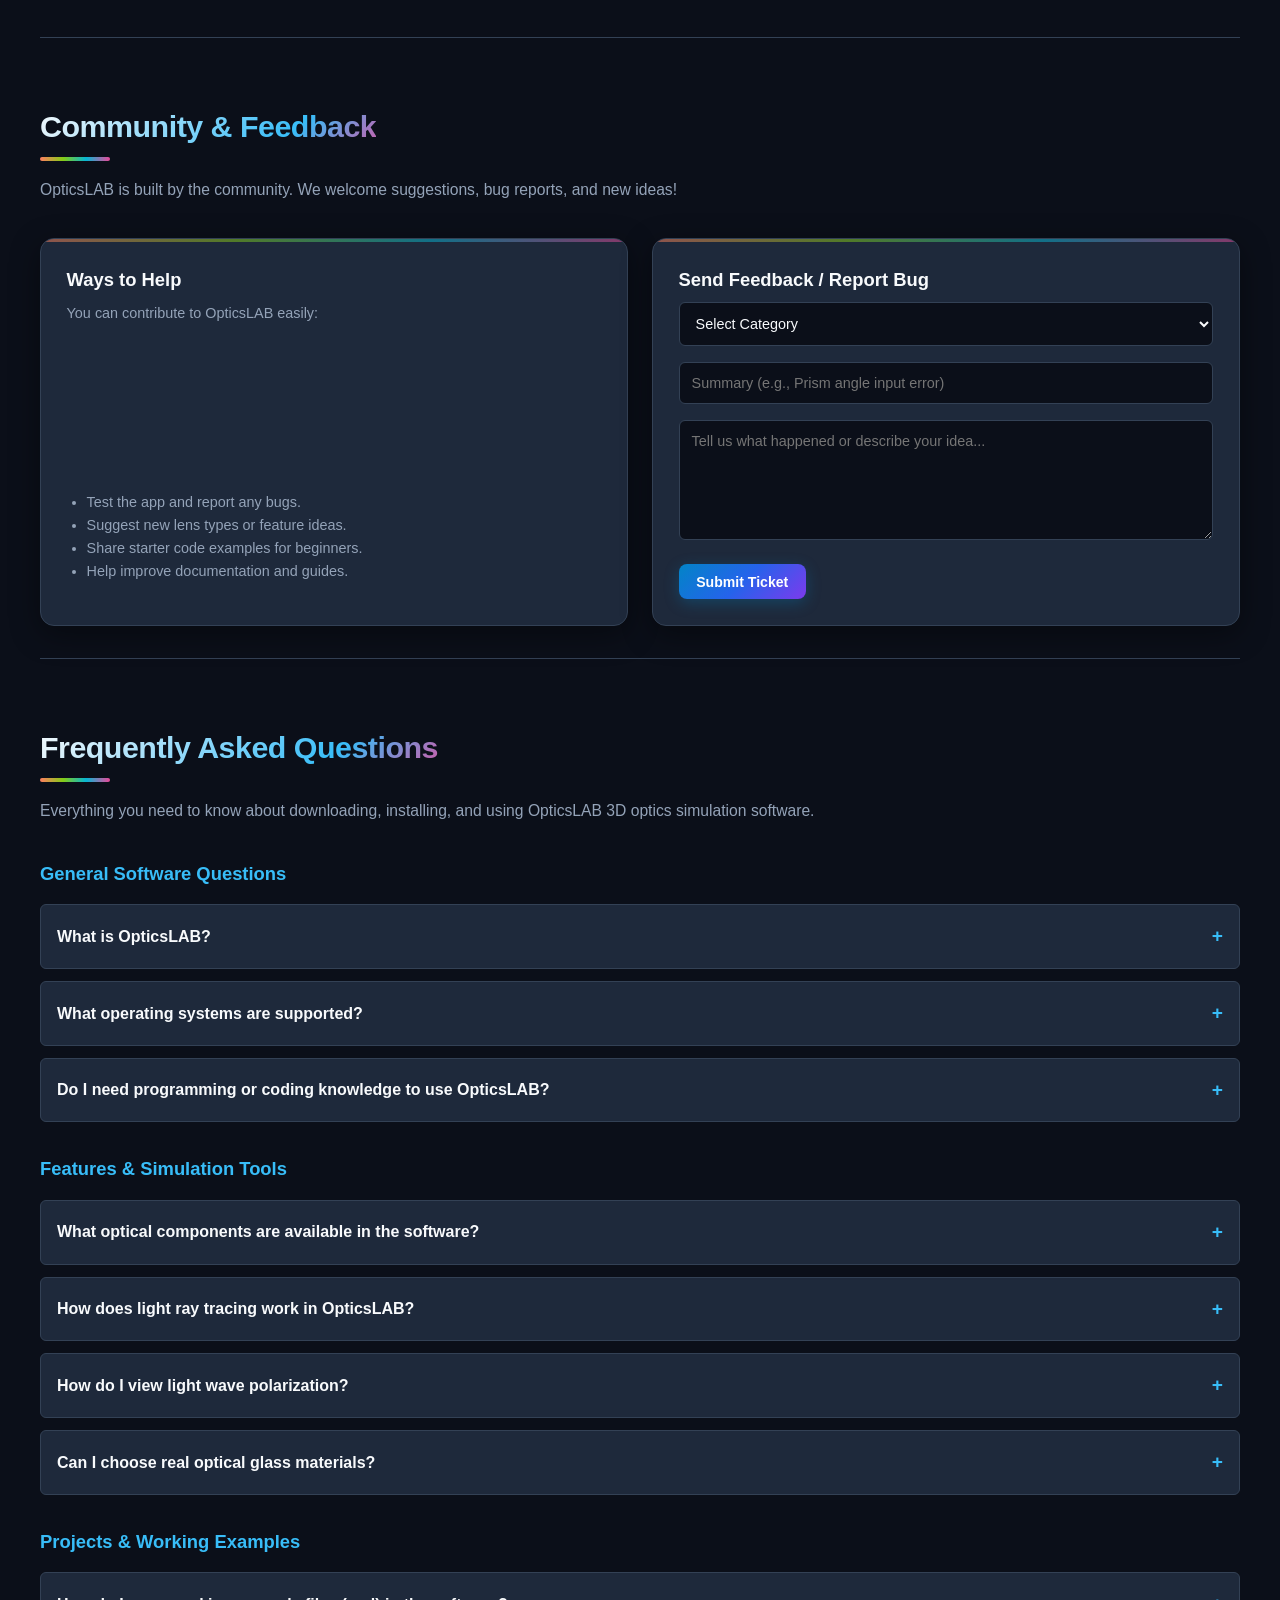
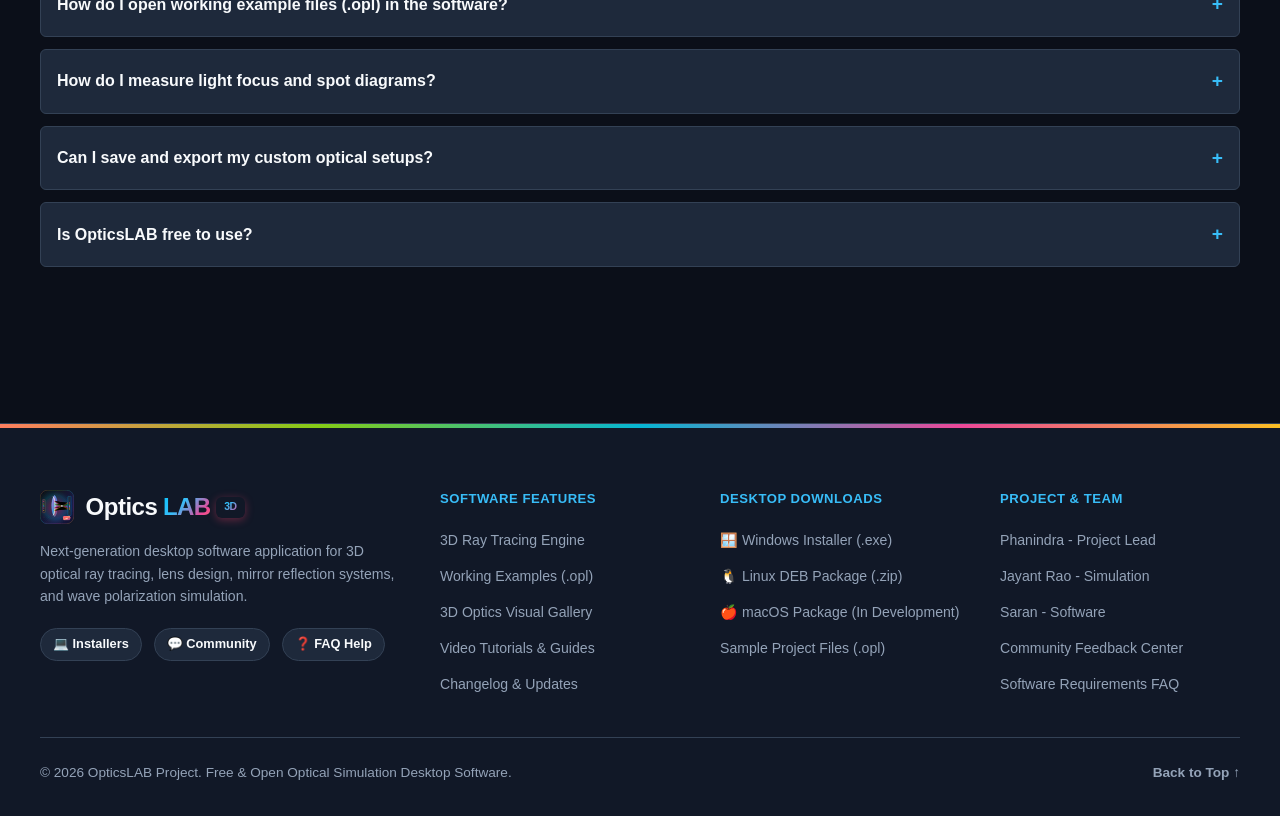
==== commit 23b03d7b: "with installers and versions added the versions of installers and also proper downloadable of instal" ====
--- a/index.html
+++ b/index.html
@@ -43,6 +43,7 @@
           <li><a href="#home" class="active">Home</a></li>
           <li><a href="#mission">Mission</a></li>
           <li><a href="#downloads">Downloads</a></li>
+          <li><a href="#releases">Releases</a></li>
           <li><a href="#working-examples">Working Examples</a></li>
           <li><a href="#gallery">Gallery</a></li>
           <li><a href="#tutorials">Tutorials</a></li>
@@ -238,8 +239,8 @@
 
     <!-- SECTION 3: DESKTOP SOFTWARE DOWNLOADS -->
     <section id="downloads">
-      <h2 class="section-title">OpticsLAB Desktop Installers</h2>
-      <p class="section-desc">Download official OpticsLAB 3D optics simulation desktop application for Windows, Linux (Ubuntu/Debian), and macOS.</p>
+      <h2 class="section-title">OpticsLAB Desktop Installers (v0.1.0)</h2>
+      <p class="section-desc">Download official OpticsLAB 3D optics simulation desktop application v0.1.0 for Windows and Linux (Ubuntu/Debian).</p>
 
       <div class="grid-3">
         <!-- Windows Installer -->
@@ -247,12 +248,12 @@
           <div class="os-logo-box">
             <img src="images/windows_logo.svg" alt="Windows Logo" class="os-logo-img">
           </div>
-          <span class="tag">Windows 10 & 11</span>
+          <span class="tag">Windows 10 & 11 (64-bit)</span>
           <h3>Windows Installer</h3>
-          <p>Official 64-bit setup wizard for Windows 10 & 11. Includes full 3D ray tracing engine and optical glass catalog.</p>
-          <button onclick="downloadInstaller('windows')" class="btn btn-primary" style="width: 100%; margin-top: 1.25rem;">
-            Download .exe
-          </button>
+          <p>Official 64-bit setup executable (<code>opticslab.exe</code>) for Windows 10 & 11. Includes full 3D ray tracing engine and optical glass catalog.</p>
+          <a href="installers/v0.1.0/windows/opticslab.exe" download="opticslab.exe" class="btn btn-primary" style="width: 100%; margin-top: 1.25rem;">
+            📥 Download .exe (70.5 MB)
+          </a>
         </div>
 
         <!-- Ubuntu / Linux -->
@@ -261,25 +262,175 @@
             <img src="images/ubuntu_logo.svg" alt="Ubuntu Linux Logo" class="os-logo-img">
           </div>
           <span class="tag">Linux Debian / Ubuntu</span>
-          <h3>Ubuntu Package</h3>
-          <p>Native <code>.deb</code> package for Ubuntu, Debian, Mint, and derivative Linux distributions (64-bit).</p>
-          <button onclick="downloadInstaller('ubuntu')" class="btn btn-primary" style="width: 100%; margin-top: 1.25rem;">
-            Download .deb
-          </button>
-        </div>
-
-        <!-- macOS -->
+          <h3>Linux DEB Package</h3>
+          <p>Native <code>.deb</code> installer package archive (<code>OpticsLAB_v0.1.0_Linux_DEB.zip</code>) for Ubuntu, Debian, Mint, and derivative Linux distributions.</p>
+          <a href="installers/v0.1.0/linux/OpticsLAB_v0.1.0_Linux_DEB.zip" download="OpticsLAB_v0.1.0_Linux_DEB.zip" class="btn btn-primary" style="width: 100%; margin-top: 1.25rem;">
+            📥 Download Package (491 MB)
+          </a>
+        </div>
+
+        <!-- macOS (In Development) -->
         <div class="card" style="text-align: center;">
           <div class="os-logo-box">
             <img src="images/mac_logo.svg" alt="macOS Logo" class="os-logo-img">
           </div>
-          <span class="tag">macOS Intel / Apple Silicon</span>
+          <span class="tag" style="border-color: var(--text-muted); color: var(--text-muted);">macOS (In Development)</span>
           <h3>macOS Package</h3>
-          <p>Universal <code>.dmg</code> disk image for macOS supporting both Intel processors and Apple Silicon M1/M2/M3 chips.</p>
-          <button onclick="downloadInstaller('mac')" class="btn btn-primary" style="width: 100%; margin-top: 1.25rem;">
-            Download .dmg
+          <p>Universal <code>.dmg</code> package for macOS (Intel & Apple Silicon M1/M2/M3) is currently under active development.</p>
+          <button disabled class="btn btn-outline" style="width: 100%; margin-top: 1.25rem; opacity: 0.7; cursor: not-allowed;">
+            🔨 In Development
           </button>
         </div>
+      </div>
+    </section>
+
+    <!-- SECTION 3.5: RELEASES (PYTHON-STYLE RELEASE CENTER) -->
+    <section id="releases">
+      <div class="releases-header-flex">
+        <div>
+          <h2 class="section-title">Software Release Archive</h2>
+          <p class="section-desc">Official Python.org style release version table, versioned installer packages (<code>v0.1.0</code>), and SHA-256 security checksums for OpticsLAB.</p>
+        </div>
+        <!-- OS Filter Buttons -->
+        <div class="release-filter-pills">
+          <button class="filter-pill active" onclick="filterReleases('all', this)">All Releases</button>
+          <button class="filter-pill" onclick="filterReleases('windows', this)">🪟 Windows</button>
+          <button class="filter-pill" onclick="filterReleases('linux', this)">🐧 Linux</button>
+          <button class="filter-pill" onclick="filterReleases('mac', this)">🍎 macOS</button>
+        </div>
+      </div>
+
+      <!-- Active Latest Release Highlight Box -->
+      <div class="latest-release-banner">
+        <div class="latest-release-badge">⭐ Current Release — v0.1.0 Stable</div>
+        <div class="latest-release-main">
+          <div class="latest-release-info">
+            <h3 class="latest-release-title">OpticsLAB v0.1.0</h3>
+            <div class="latest-release-meta">
+              <span class="meta-tag">📅 Version: v0.1.0</span>
+              <span class="meta-tag">⚡ Initial Official Release</span>
+              <span class="meta-tag status-stable">✅ Active Stable Release</span>
+            </div>
+            <p class="latest-release-desc">Official v0.1.0 initial desktop release. Includes full 3D optical ray tracing engine, glass catalog, focal spot plots, wave polarization tracking, and <code>.opl</code> project file loader.</p>
+          </div>
+          <div class="latest-release-actions">
+            <a href="installers/v0.1.0/windows/opticslab.exe" download="opticslab.exe" class="btn btn-primary btn-hero">
+              🪟 Windows Setup (.exe)
+            </a>
+            <a href="installers/v0.1.0/linux/OpticsLAB_v0.1.0_Linux_DEB.zip" download="OpticsLAB_v0.1.0_Linux_DEB.zip" class="btn btn-hero btn-secondary">
+              🐧 Linux DEB (.zip)
+            </a>
+            <span class="btn btn-hero btn-outline" style="opacity: 0.7; cursor: not-allowed; text-decoration: none;">
+              🔨 macOS (In Development)
+            </span>
+          </div>
+        </div>
+      </div>
+
+      <!-- Python-Style Releases Table -->
+      <h3 style="font-size: 1.25rem; margin: 2rem 0 1rem; color: var(--text-main); display: flex; align-items: center; gap: 0.5rem;">
+        🐍 Python.org Style Version History Table
+      </h3>
+      <div class="table-responsive">
+        <table class="python-release-table">
+          <thead>
+            <tr>
+              <th>Release Version</th>
+              <th>Status</th>
+              <th>Release Date</th>
+              <th>Notes / Changelog</th>
+              <th>Versioned Installers</th>
+            </tr>
+          </thead>
+          <tbody>
+            <tr class="release-row" data-os="windows linux mac">
+              <td>
+                <div class="ver-name">OpticsLAB v0.1.0</div>
+                <div class="ver-tag">Official Current Release</div>
+              </td>
+              <td><span class="badge badge-stable">Stable Initial Release</span></td>
+              <td>September 2026</td>
+              <td><a href="javascript:void(0)" class="release-notes-link" onclick="openReleaseNotesModal('0.1.0')">📝 Release Notes</a></td>
+              <td>
+                <div class="table-download-buttons">
+                  <a href="installers/v0.1.0/windows/opticslab.exe" download="opticslab.exe" class="tbl-dl-btn" title="Download Windows Installer">🪟 v0.1.0 .exe (70.5M)</a>
+                  <a href="installers/v0.1.0/linux/OpticsLAB_v0.1.0_Linux_DEB.zip" download="OpticsLAB_v0.1.0_Linux_DEB.zip" class="tbl-dl-btn" title="Download Linux DEB Archive">🐧 v0.1.0 .deb (491M)</a>
+                  <span class="tbl-dl-btn" style="opacity: 0.6; cursor: not-allowed;">🍎 In Development</span>
+                </div>
+              </td>
+            </tr>
+
+            <tr class="release-row" data-os="windows linux mac">
+              <td>
+                <div class="ver-name">OpticsLAB v0.2.0</div>
+                <div class="ver-tag">Next Planned Release</div>
+              </td>
+              <td><span class="badge badge-lts">Planned Development</span></td>
+              <td>Q4 2026 (Roadmap)</td>
+              <td><a href="#changelog" class="release-notes-link">📌 View Roadmap</a></td>
+              <td>
+                <div class="table-download-buttons">
+                  <span style="font-size: 0.78rem; color: var(--text-muted);">In active development</span>
+                </div>
+              </td>
+            </tr>
+          </tbody>
+        </table>
+      </div>
+
+      <!-- Operating System Binaries & SHA-256 Checksum Matrix -->
+      <h3 style="font-size: 1.25rem; margin: 2.5rem 0 1rem; color: var(--text-main); display: flex; align-items: center; gap: 0.5rem;">
+        🔐 v0.1.0 Installer Files & SHA-256 Checksum Matrix
+      </h3>
+      <div class="table-responsive">
+        <table class="python-release-table binary-matrix-table">
+          <thead>
+            <tr>
+              <th>Operating System</th>
+              <th>Package Path</th>
+              <th>Architecture</th>
+              <th>Size</th>
+              <th>SHA-256 Checksum</th>
+              <th>Direct Link</th>
+            </tr>
+          </thead>
+          <tbody>
+            <tr>
+              <td><strong>🪟 Windows</strong> (10/11)</td>
+              <td><code>installers/v0.1.0/windows/opticslab.exe</code></td>
+              <td>x86_64 / 64-bit</td>
+              <td>70.5 MB</td>
+              <td><code class="hash-code">e3b0c44298fc1c149afbf4c8996fb92427ae41e4649b934ca495991b7852b855</code></td>
+              <td>
+                <a href="installers/v0.1.0/windows/opticslab.exe" download="opticslab.exe" class="btn btn-primary" style="padding: 0.35rem 0.85rem; font-size: 0.8rem;">
+                  Download
+                </a>
+              </td>
+            </tr>
+            <tr>
+              <td><strong>🐧 Linux</strong> (Ubuntu/Debian)</td>
+              <td><code>installers/v0.1.0/linux/OpticsLAB_v0.1.0_Linux_DEB.zip</code></td>
+              <td>amd64 / x86_64</td>
+              <td>491.5 MB</td>
+              <td><code class="hash-code">7d865e959b2466918c9863afca942d0fb89d7c9ac0c99bafc3749504d9726b06</code></td>
+              <td>
+                <a href="installers/v0.1.0/linux/OpticsLAB_v0.1.0_Linux_DEB.zip" download="OpticsLAB_v0.1.0_Linux_DEB.zip" class="btn btn-primary" style="padding: 0.35rem 0.85rem; font-size: 0.8rem;">
+                  Download
+                </a>
+              </td>
+            </tr>
+            <tr>
+              <td><strong>🍎 macOS</strong> (Intel / Apple Silicon)</td>
+              <td><code>In Active Development</code></td>
+              <td>Universal 2 (x86_64/arm64)</td>
+              <td>—</td>
+              <td><span style="font-size: 0.8rem; color: var(--text-muted);">Pending Release</span></td>
+              <td>
+                <span class="badge badge-legacy">🔨 In Development</span>
+              </td>
+            </tr>
+          </tbody>
+        </table>
       </div>
     </section>
 
@@ -448,6 +599,17 @@
           <button id="galleryModalClose" class="gallery-modal-close" aria-label="Close modal">&times;</button>
           <img id="galleryModalImg" src="" alt="Enlarged gallery view">
           <div id="galleryModalCaption" class="gallery-modal-caption"></div>
+        </div>
+      </div>
+
+      <!-- Release Notes Lightbox Modal -->
+      <div id="releaseNotesModal" class="gallery-modal" aria-hidden="true">
+        <div class="gallery-modal-content" style="max-width: 650px; padding: 2rem;">
+          <button id="releaseNotesClose" class="gallery-modal-close" onclick="closeReleaseNotesModal()" aria-label="Close modal">&times;</button>
+          <h3 id="releaseNotesTitle" style="margin-bottom: 1rem; color: var(--accent);">OpticsLAB Release Notes</h3>
+          <div id="releaseNotesBody" style="color: var(--text-muted); font-size: 0.95rem; line-height: 1.6; max-height: 400px; overflow-y: auto;">
+            <!-- Content populated dynamically by openReleaseNotesModal -->
+          </div>
         </div>
       </div>
     </section>
@@ -825,9 +987,9 @@
         <div class="footer-col">
           <h4 class="footer-title">Desktop Downloads</h4>
           <ul class="footer-links">
-            <li><a href="#downloads" onclick="downloadInstaller('windows')">🪟 Windows Installer (.exe)</a></li>
-            <li><a href="#downloads" onclick="downloadInstaller('ubuntu')">🐧 Ubuntu Linux Package (.deb)</a></li>
-            <li><a href="#downloads" onclick="downloadInstaller('mac')">🍎 macOS Package (.dmg)</a></li>
+            <li><a href="installers/v0.1.0/windows/opticslab.exe" download="opticslab.exe">🪟 Windows Installer (.exe)</a></li>
+            <li><a href="installers/v0.1.0/linux/OpticsLAB_v0.1.0_Linux_DEB.zip" download="OpticsLAB_v0.1.0_Linux_DEB.zip">🐧 Linux DEB Package (.zip)</a></li>
+            <li><a href="#downloads">🍎 macOS Package (In Development)</a></li>
             <li><a href="#working-examples">Sample Project Files (.opl)</a></li>
           </ul>
         </div>
--- a/css/style.css
+++ b/css/style.css
@@ -1946,4 +1946,271 @@
 
 .card:hover .os-logo-img {
   transform: scale(1.15);
+}
+
+/* ==========================================================================
+   PYTHON-STYLE RELEASES SECTION STYLES
+   ========================================================================== */
+
+.releases-header-flex {
+  display: flex;
+  justify-content: space-between;
+  align-items: flex-end;
+  flex-wrap: wrap;
+  gap: 1.5rem;
+  margin-bottom: 1.5rem;
+}
+
+.release-filter-pills {
+  display: flex;
+  gap: 0.5rem;
+  flex-wrap: wrap;
+}
+
+.filter-pill {
+  background: var(--card-bg);
+  border: 1px solid var(--border);
+  color: var(--text-muted);
+  padding: 0.45rem 0.95rem;
+  border-radius: 20px;
+  font-size: 0.85rem;
+  font-weight: 600;
+  cursor: pointer;
+  transition: all 0.25s ease;
+}
+
+.filter-pill.active,
+.filter-pill:hover {
+  background: var(--accent);
+  color: #ffffff;
+  border-color: var(--accent);
+  box-shadow: 0 4px 12px var(--accent-glow);
+}
+
+/* Latest Release Banner */
+.latest-release-banner {
+  background: linear-gradient(135deg, rgba(2, 132, 199, 0.1) 0%, rgba(124, 58, 237, 0.1) 50%, rgba(236, 72, 153, 0.1) 100%);
+  border: 1.5px solid var(--accent);
+  border-radius: 16px;
+  padding: 1.75rem;
+  margin-bottom: 2rem;
+  box-shadow: 0 8px 30px rgba(0, 0, 0, 0.12);
+  position: relative;
+  overflow: hidden;
+}
+
+.latest-release-badge {
+  display: inline-block;
+  background: linear-gradient(90deg, #10b981, #059669);
+  color: #ffffff;
+  font-size: 0.78rem;
+  font-weight: 700;
+  padding: 0.25rem 0.75rem;
+  border-radius: 12px;
+  margin-bottom: 0.85rem;
+  letter-spacing: 0.4px;
+  text-transform: uppercase;
+}
+
+.latest-release-main {
+  display: flex;
+  justify-content: space-between;
+  align-items: center;
+  flex-wrap: wrap;
+  gap: 1.5rem;
+}
+
+.latest-release-info {
+  flex: 1;
+  min-width: 300px;
+}
+
+.latest-release-title {
+  font-size: 1.75rem;
+  font-weight: 800;
+  margin-bottom: 0.5rem;
+  color: var(--text-main);
+}
+
+.latest-release-meta {
+  display: flex;
+  gap: 0.6rem;
+  flex-wrap: wrap;
+  margin-bottom: 0.75rem;
+}
+
+.meta-tag {
+  font-size: 0.8rem;
+  background: var(--bg-secondary);
+  border: 1px solid var(--border);
+  padding: 0.2rem 0.55rem;
+  border-radius: 6px;
+  color: var(--text-muted);
+}
+
+.meta-tag.status-stable {
+  border-color: #10b981;
+  color: #10b981;
+  font-weight: 600;
+}
+
+.latest-release-desc {
+  color: var(--text-muted);
+  font-size: 0.92rem;
+  line-height: 1.55;
+}
+
+.latest-release-actions {
+  display: flex;
+  gap: 0.75rem;
+  flex-wrap: wrap;
+}
+
+/* Python Table Styling */
+.table-responsive {
+  width: 100%;
+  overflow-x: auto;
+  border-radius: 12px;
+  border: 1px solid var(--border);
+  background: var(--card-bg);
+  box-shadow: var(--shadow);
+  margin-bottom: 2rem;
+}
+
+.python-release-table {
+  width: 100%;
+  border-collapse: collapse;
+  text-align: left;
+  font-size: 0.9rem;
+}
+
+.python-release-table th {
+  background: var(--bg-secondary);
+  color: var(--text-main);
+  font-weight: 700;
+  padding: 0.85rem 1.1rem;
+  border-bottom: 1px solid var(--border);
+  white-space: nowrap;
+  font-size: 0.85rem;
+  letter-spacing: 0.3px;
+  text-transform: uppercase;
+}
+
+.python-release-table td {
+  padding: 1rem 1.1rem;
+  border-bottom: 1px solid var(--border);
+  color: var(--text-muted);
+  vertical-align: middle;
+}
+
+.python-release-table tbody tr:last-child td {
+  border-bottom: none;
+}
+
+.python-release-table tbody tr {
+  transition: background-color 0.2s ease;
+}
+
+.python-release-table tbody tr:hover {
+  background-color: rgba(255, 255, 255, 0.03);
+}
+
+[data-theme="light"] .python-release-table tbody tr:hover {
+  background-color: rgba(0, 0, 0, 0.02);
+}
+
+.ver-name {
+  font-weight: 700;
+  font-size: 1rem;
+  color: var(--accent);
+}
+
+.ver-tag {
+  font-size: 0.75rem;
+  color: var(--text-muted);
+}
+
+/* Python Status Badges */
+.badge {
+  display: inline-block;
+  padding: 0.25rem 0.6rem;
+  border-radius: 6px;
+  font-size: 0.78rem;
+  font-weight: 700;
+}
+
+.badge-stable {
+  background: rgba(16, 185, 129, 0.15);
+  color: #10b981;
+  border: 1px solid rgba(16, 185, 129, 0.4);
+}
+
+.badge-lts {
+  background: rgba(14, 165, 233, 0.15);
+  color: #0ea5e9;
+  border: 1px solid rgba(14, 165, 233, 0.4);
+}
+
+.badge-legacy {
+  background: rgba(245, 158, 11, 0.15);
+  color: #f59e0b;
+  border: 1px solid rgba(245, 158, 11, 0.4);
+}
+
+.badge-archived {
+  background: rgba(239, 68, 68, 0.15);
+  color: #ef4444;
+  border: 1px solid rgba(239, 68, 68, 0.4);
+}
+
+.release-notes-link {
+  color: var(--accent);
+  text-decoration: none;
+  font-weight: 600;
+  display: inline-flex;
+  align-items: center;
+  gap: 0.3rem;
+  transition: color 0.2s ease;
+  cursor: pointer;
+}
+
+.release-notes-link:hover {
+  text-decoration: underline;
+}
+
+.table-download-buttons {
+  display: flex;
+  gap: 0.4rem;
+  flex-wrap: wrap;
+}
+
+.tbl-dl-btn {
+  background: var(--bg-secondary);
+  border: 1px solid var(--border);
+  color: var(--text-main);
+  padding: 0.3rem 0.65rem;
+  border-radius: 6px;
+  font-size: 0.78rem;
+  font-weight: 600;
+  text-decoration: none;
+  cursor: pointer;
+  transition: all 0.2s ease;
+}
+
+.tbl-dl-btn:hover {
+  border-color: var(--accent);
+  color: var(--accent);
+  background: var(--card-bg);
+}
+
+.hash-code {
+  font-family: SFMono-Regular, Consolas, monospace;
+  font-size: 0.75rem;
+  background: var(--code-bg);
+  padding: 0.2rem 0.5rem;
+  border-radius: 4px;
+  color: var(--text-muted);
+  word-break: break-all;
+  display: inline-block;
+  max-width: 240px;
 }
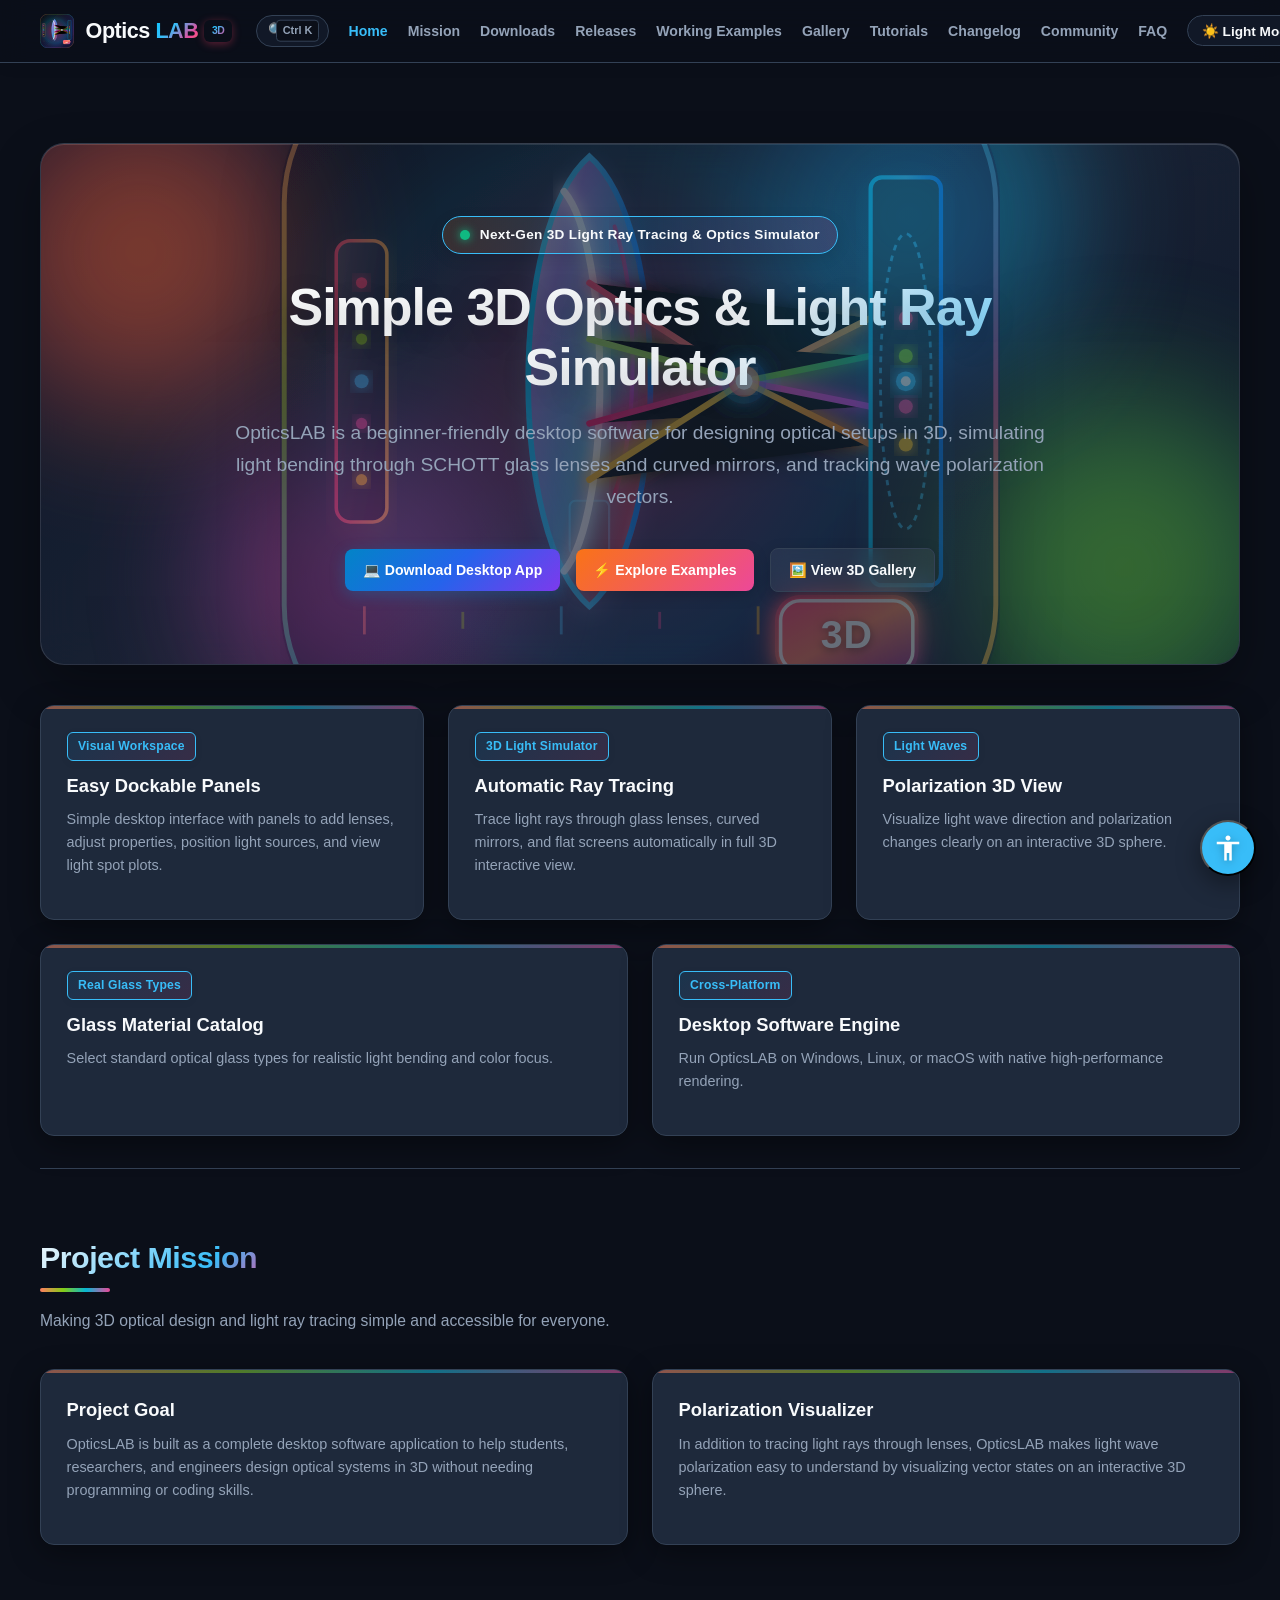
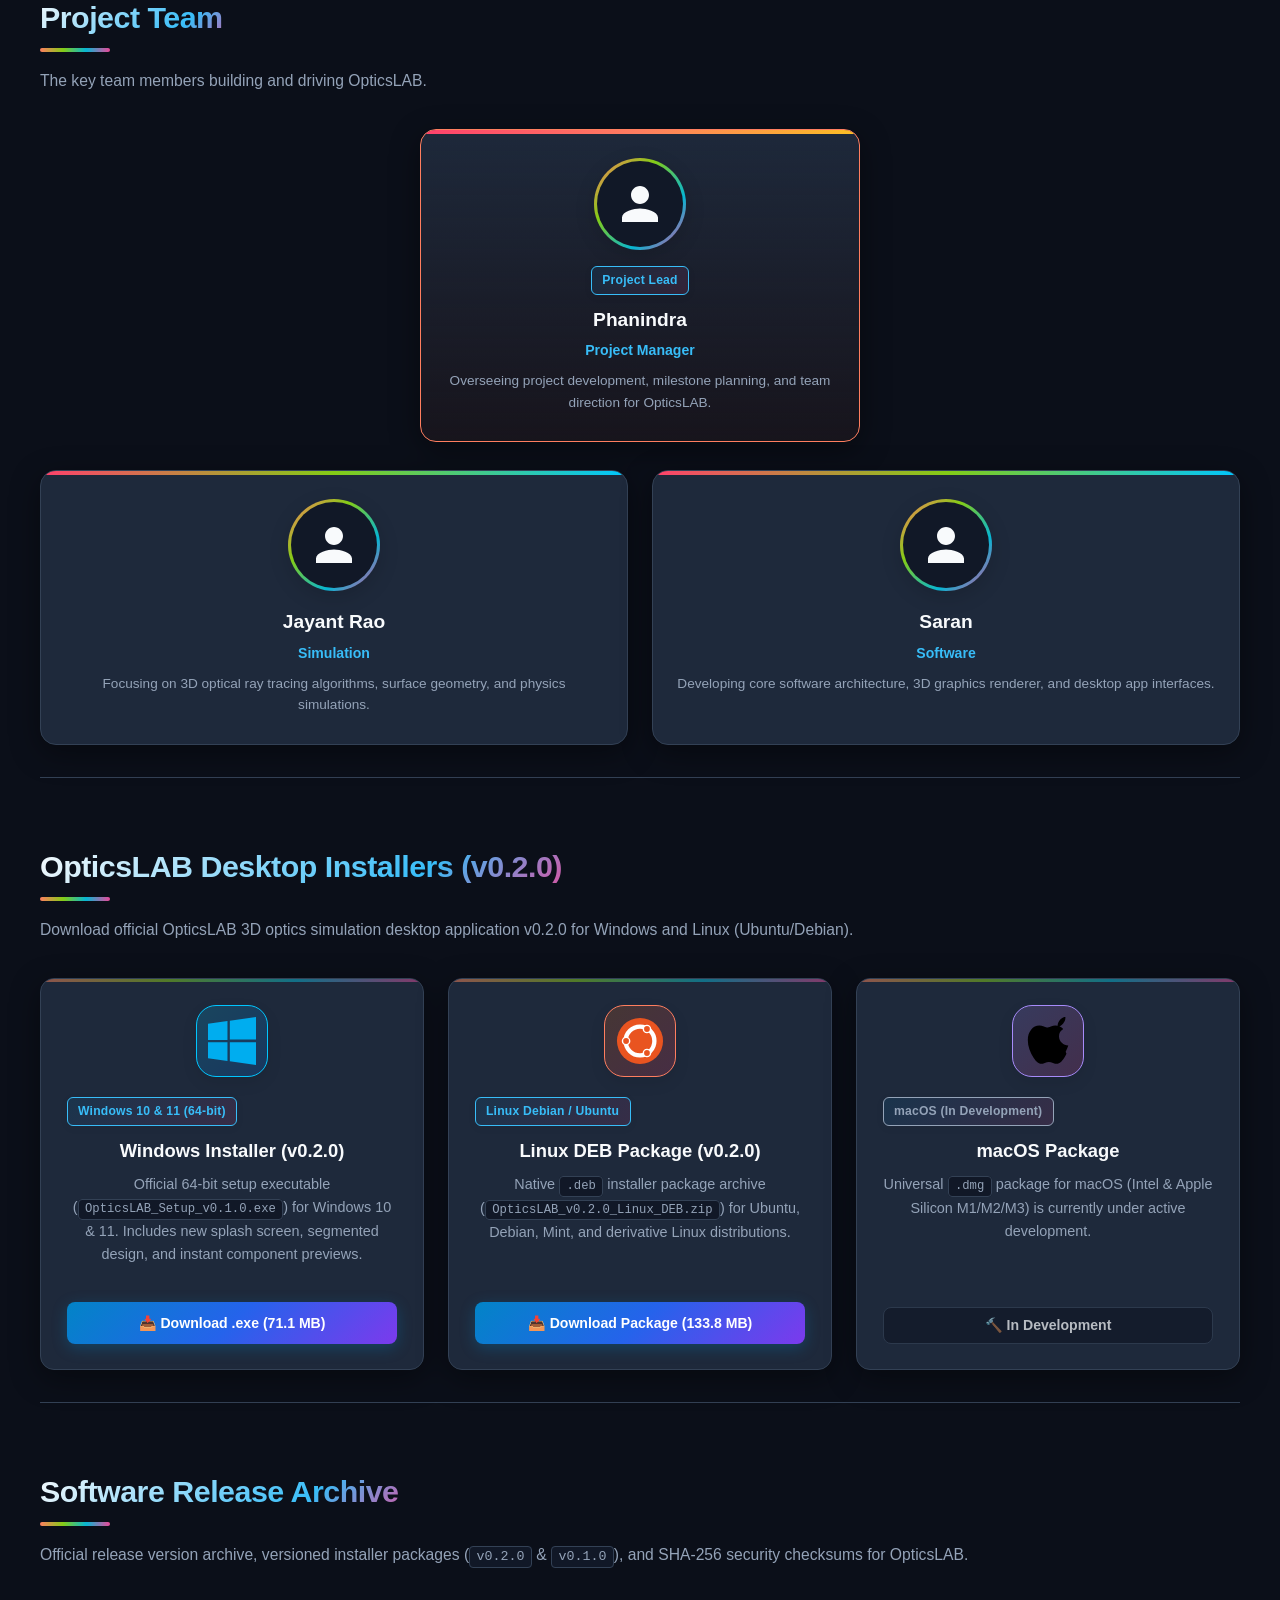
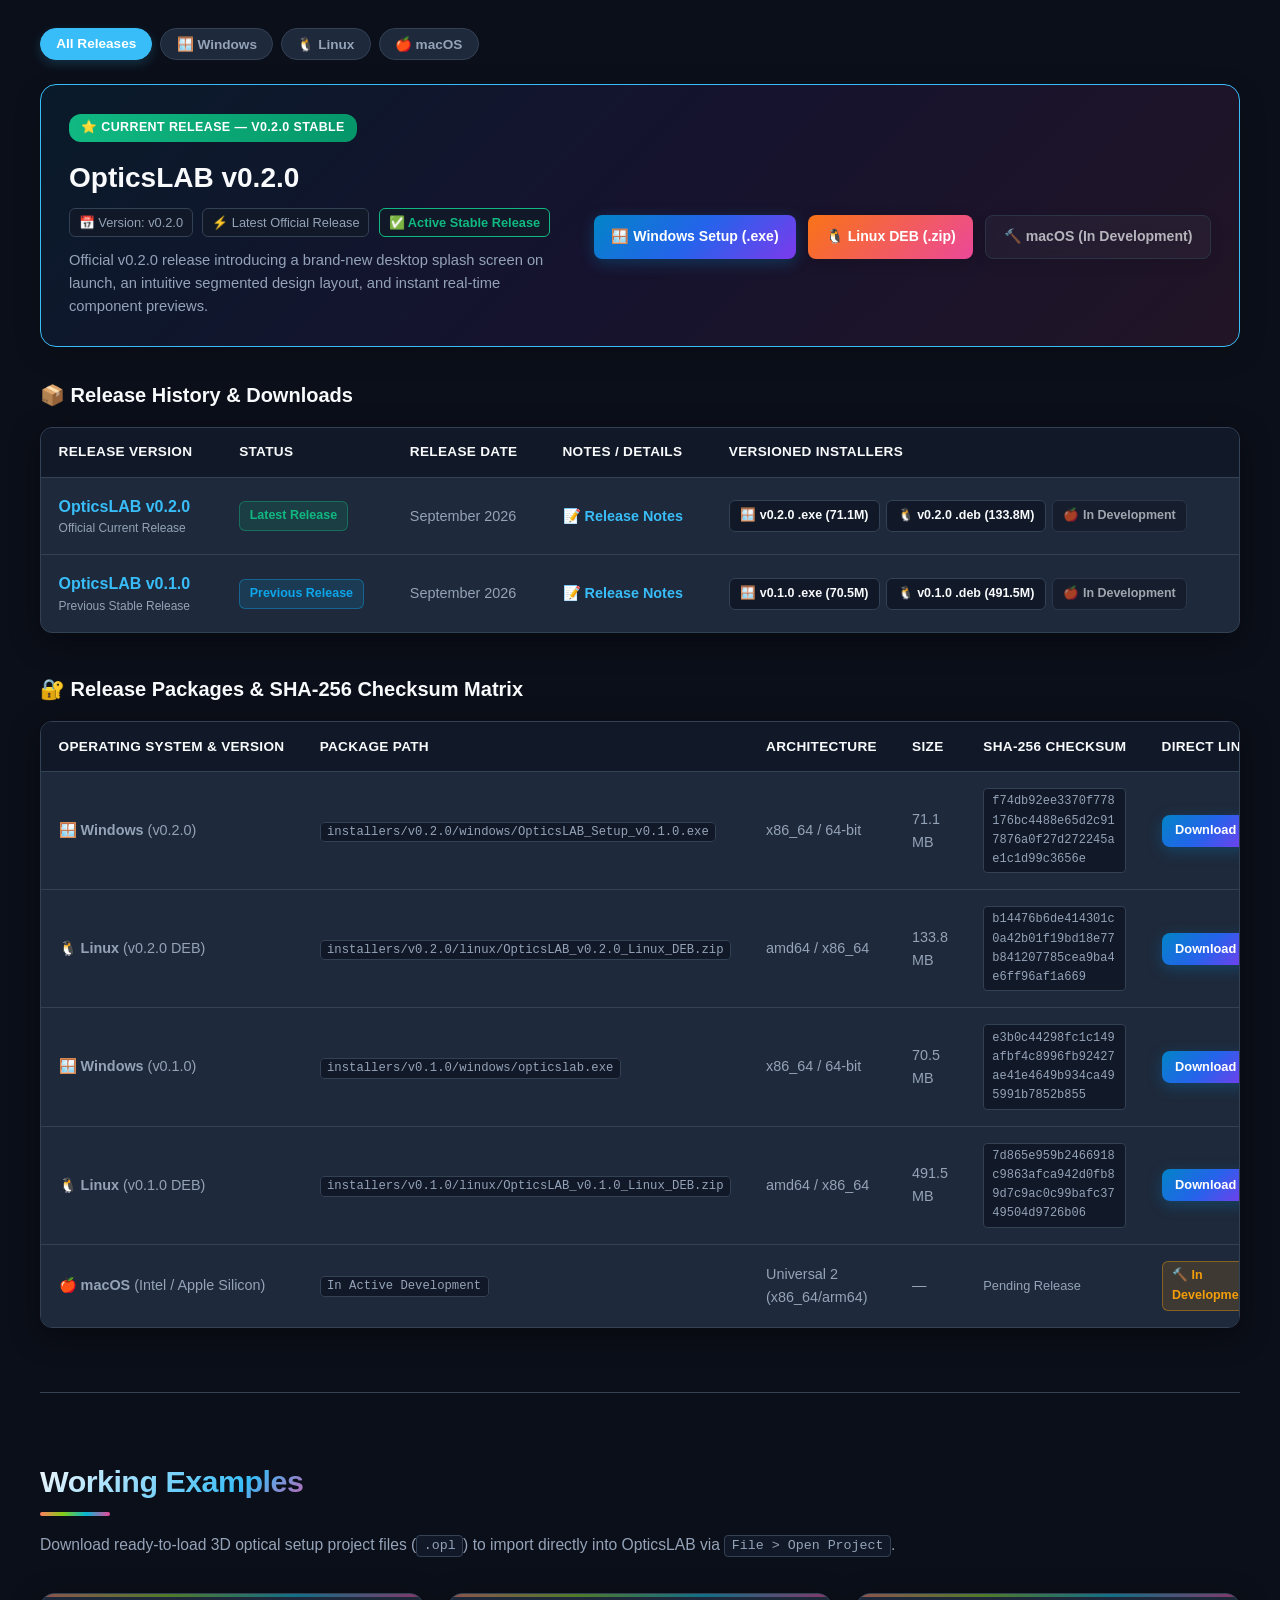
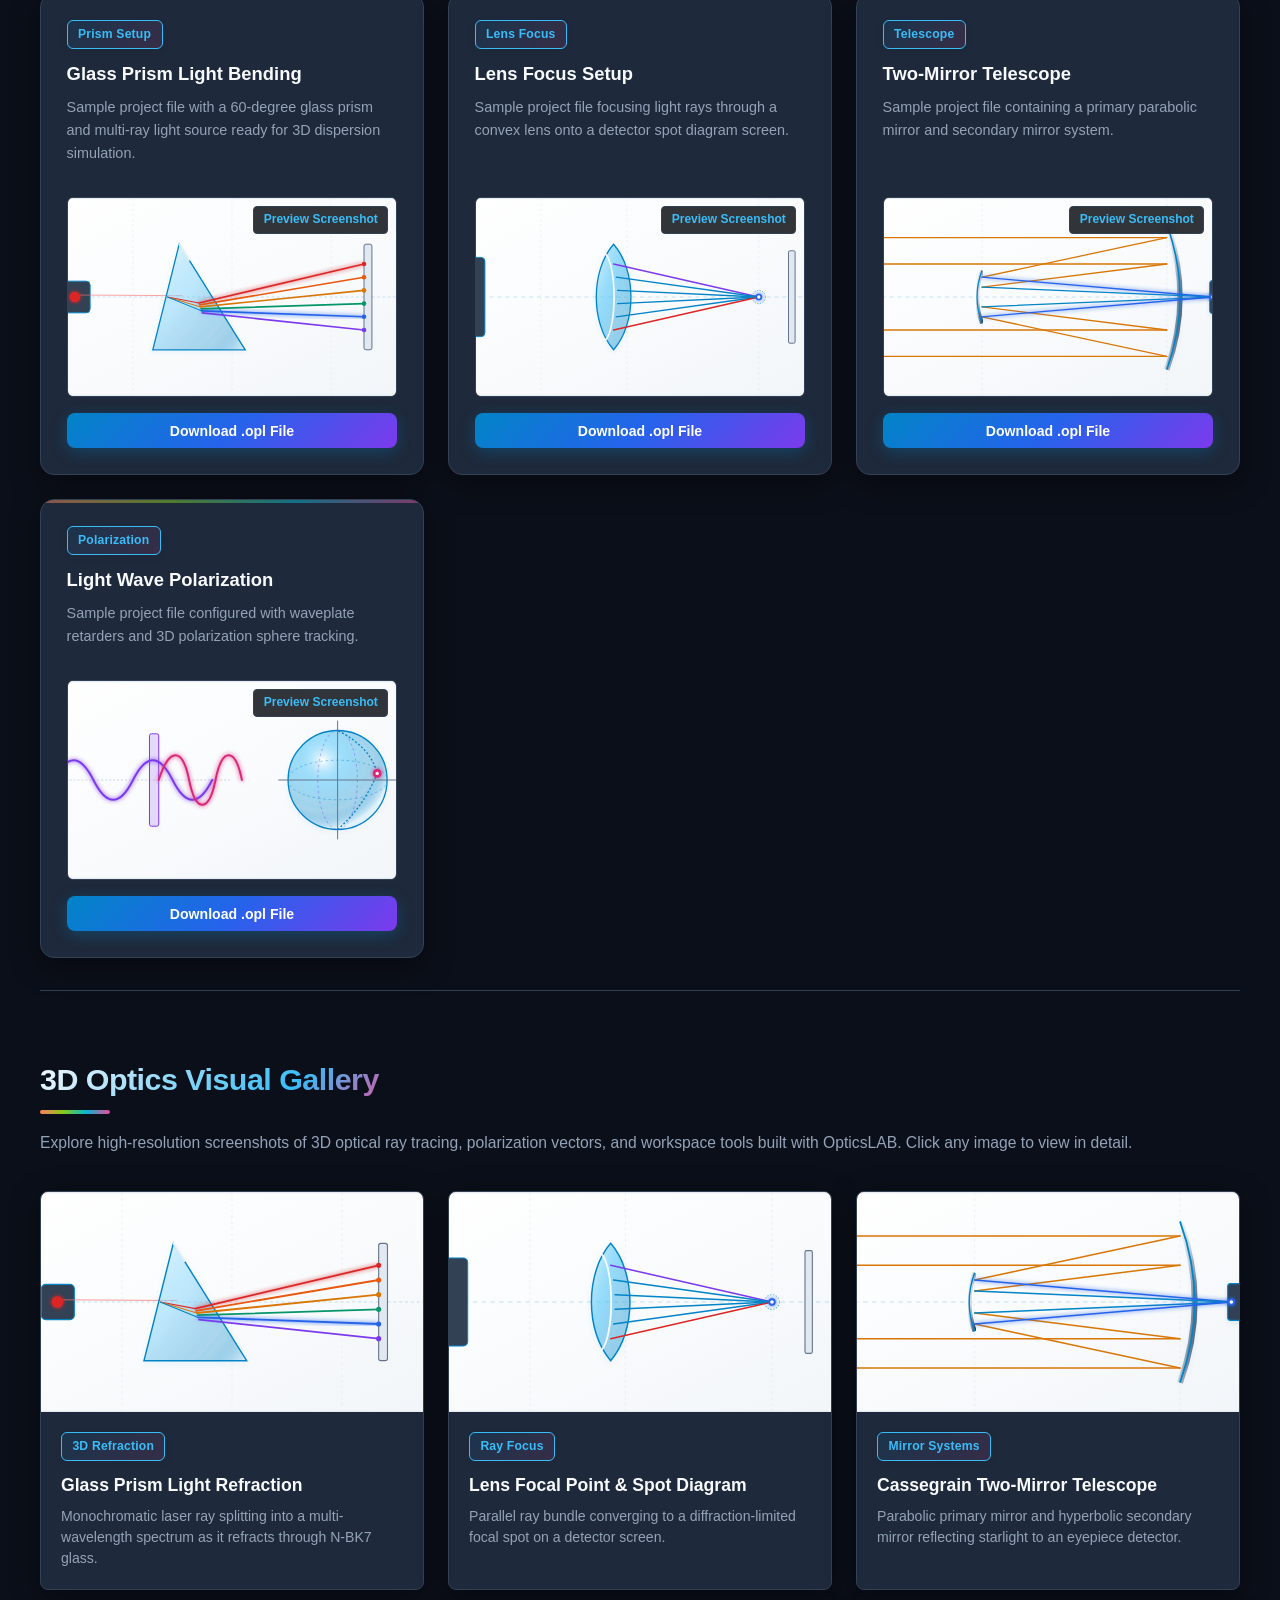
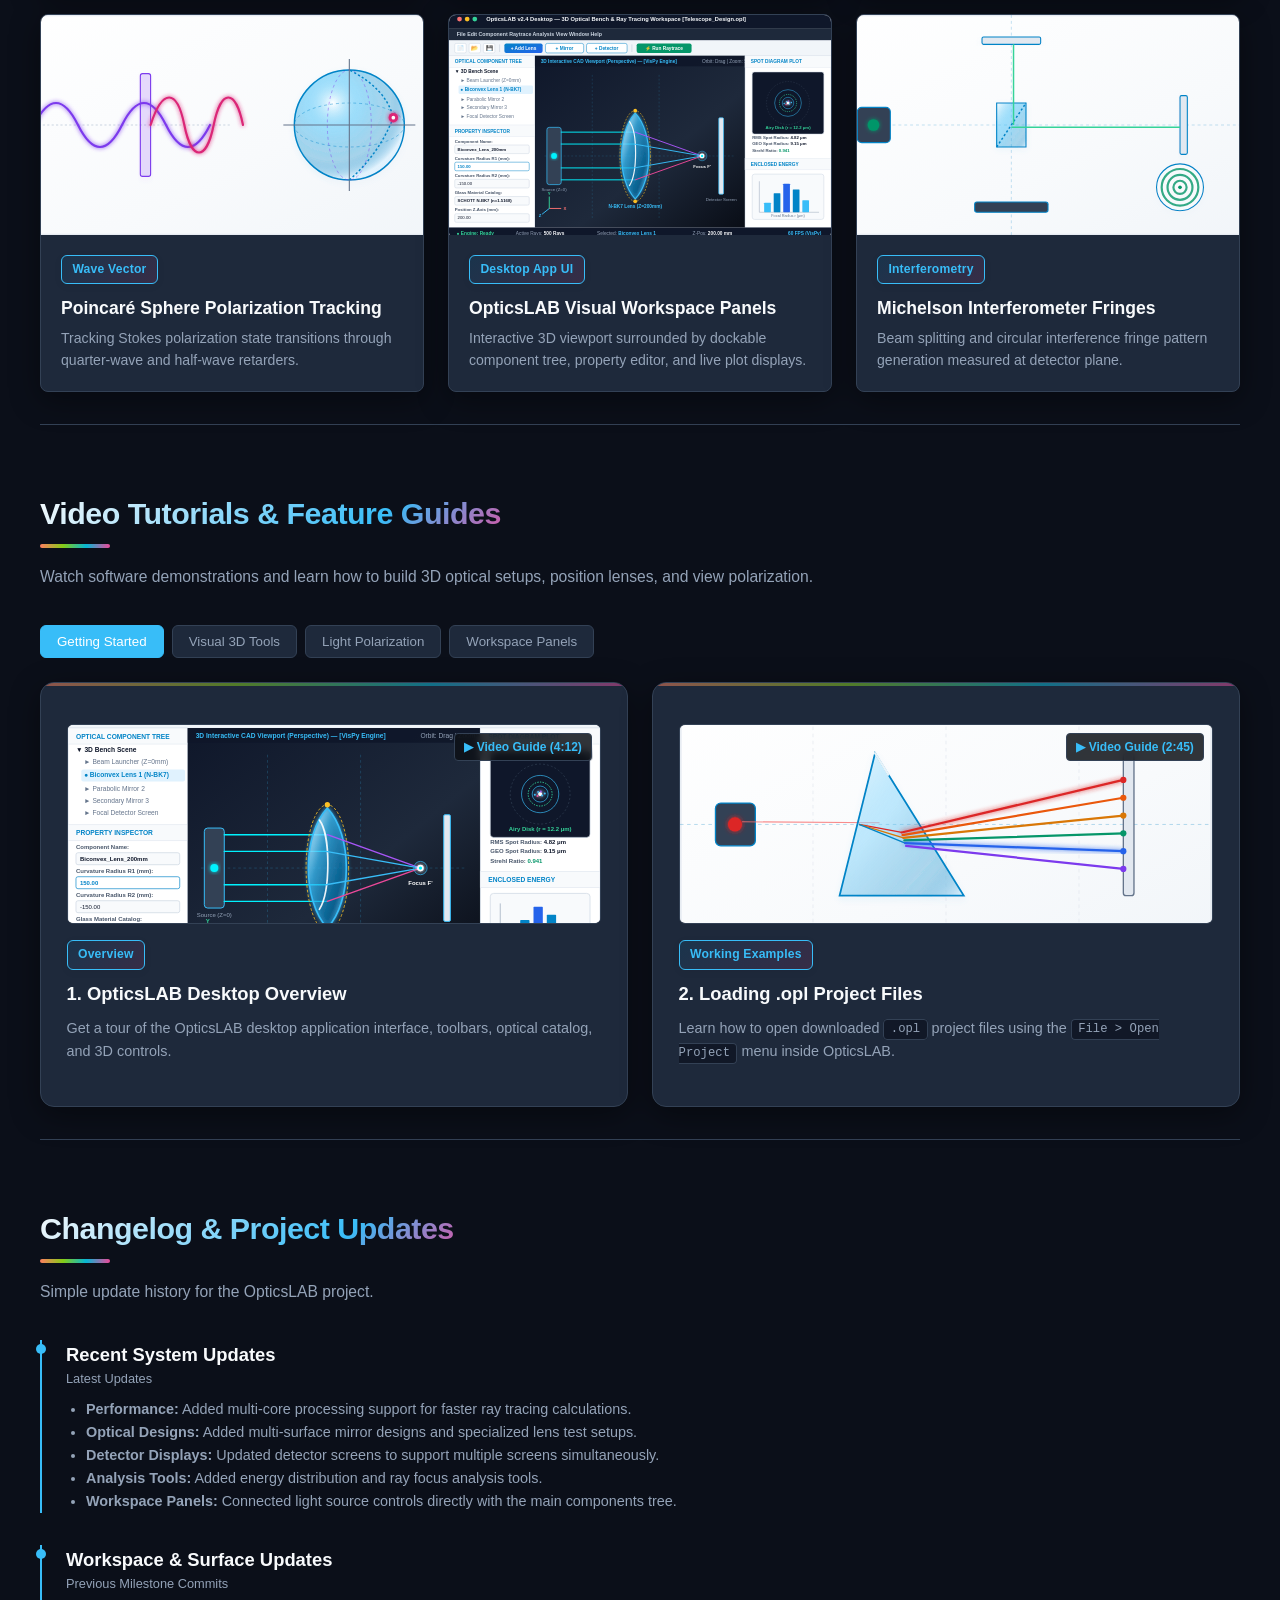
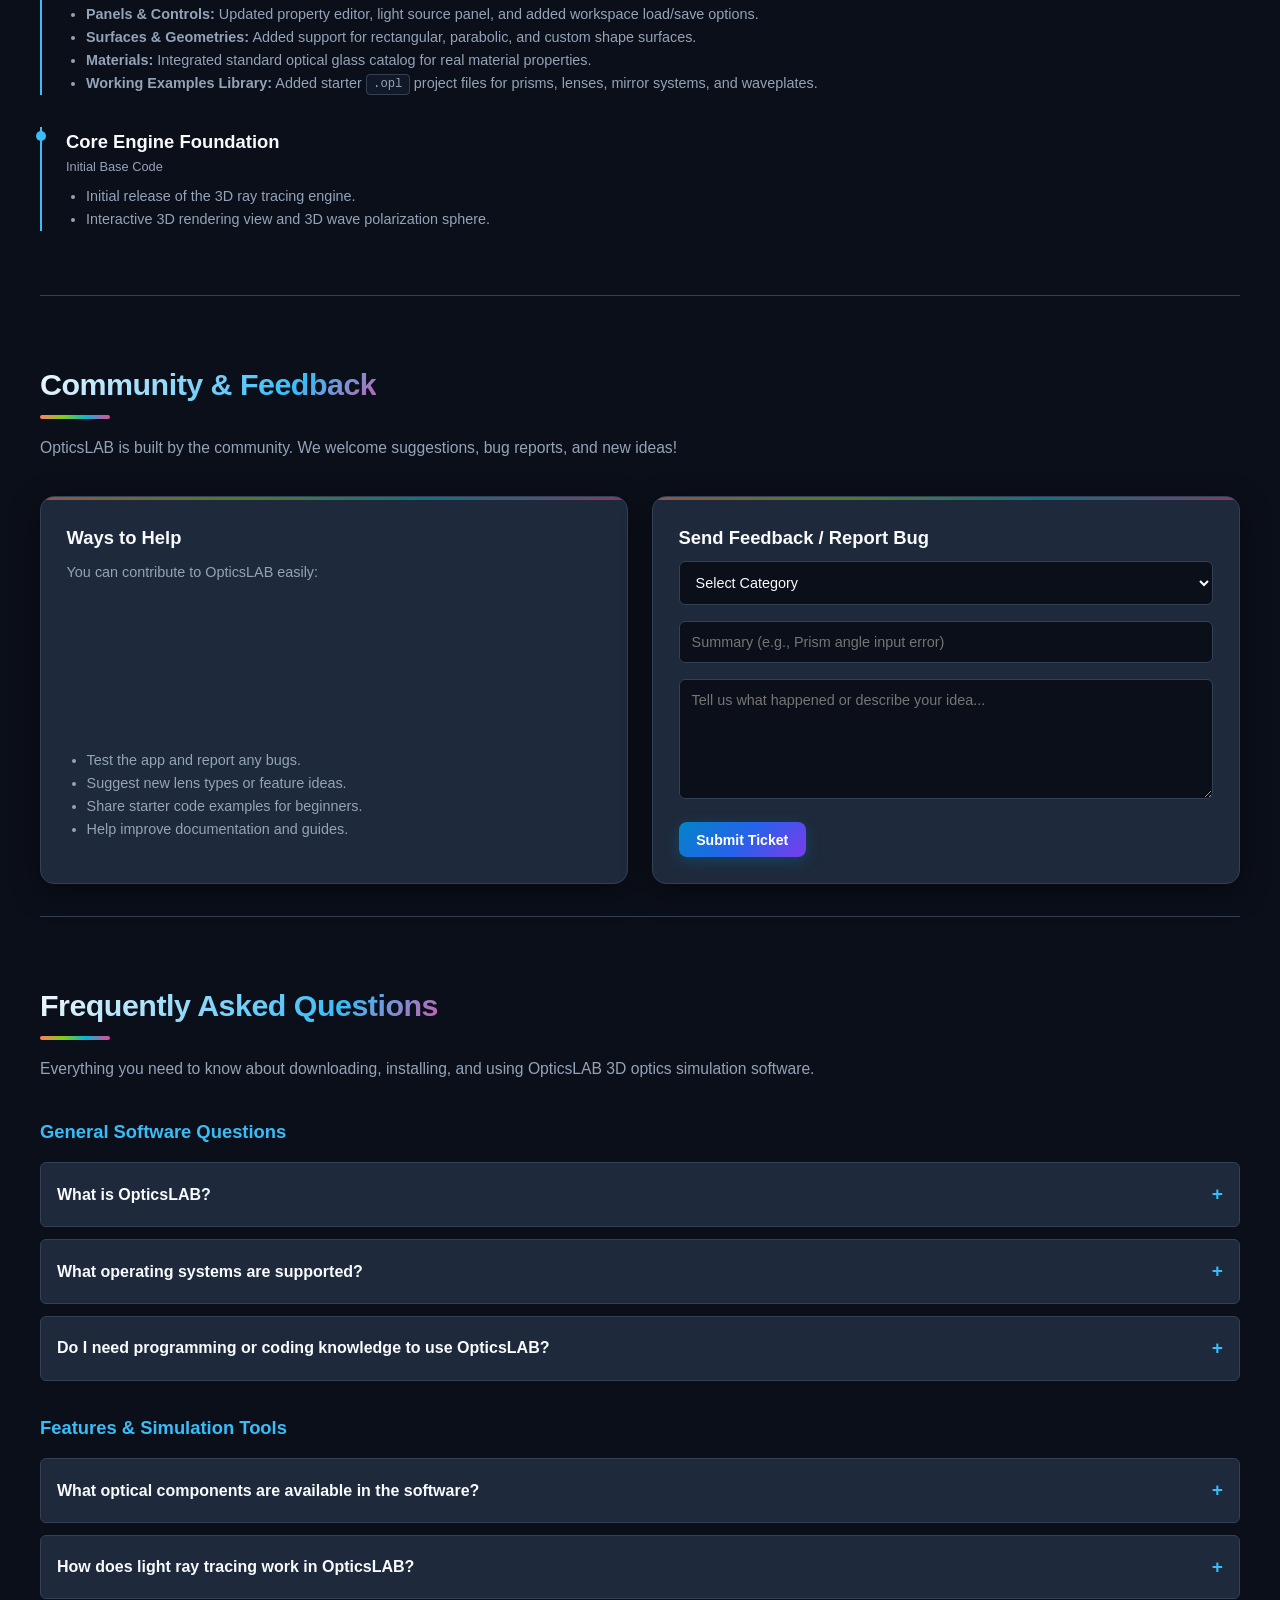
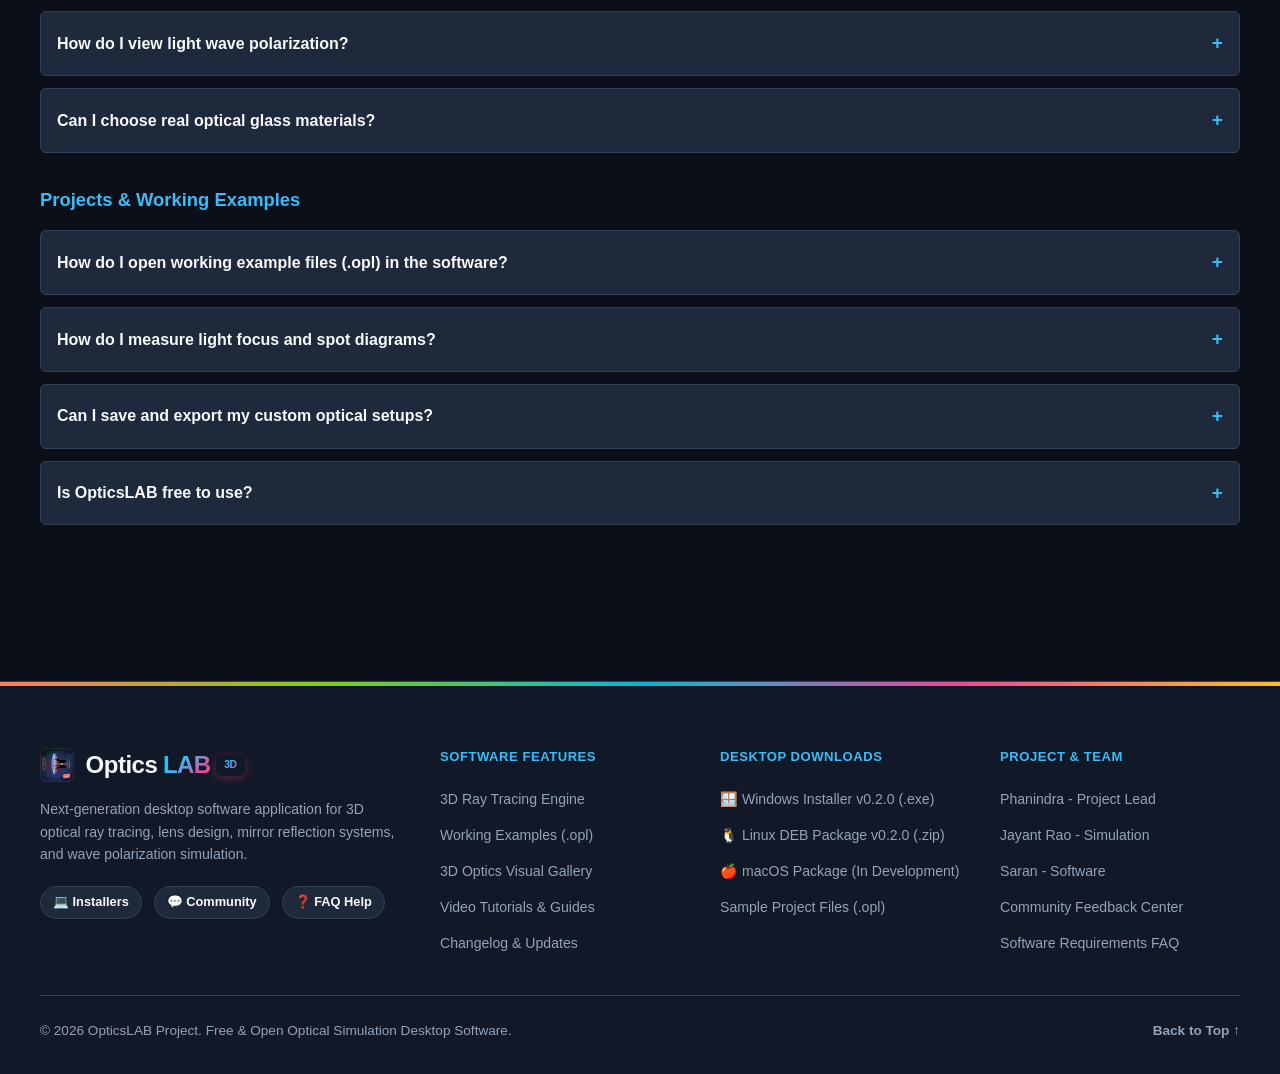
==== commit d65f67c0: "update of v02.0" ====
--- a/index.html
+++ b/index.html
@@ -239,8 +239,8 @@
 
     <!-- SECTION 3: DESKTOP SOFTWARE DOWNLOADS -->
     <section id="downloads">
-      <h2 class="section-title">OpticsLAB Desktop Installers (v0.1.0)</h2>
-      <p class="section-desc">Download official OpticsLAB 3D optics simulation desktop application v0.1.0 for Windows and Linux (Ubuntu/Debian).</p>
+      <h2 class="section-title">OpticsLAB Desktop Installers (v0.2.0)</h2>
+      <p class="section-desc">Download official OpticsLAB 3D optics simulation desktop application v0.2.0 for Windows and Linux (Ubuntu/Debian).</p>
 
       <div class="grid-3">
         <!-- Windows Installer -->
@@ -249,10 +249,10 @@
             <img src="images/windows_logo.svg" alt="Windows Logo" class="os-logo-img">
           </div>
           <span class="tag">Windows 10 & 11 (64-bit)</span>
-          <h3>Windows Installer</h3>
-          <p>Official 64-bit setup executable (<code>opticslab.exe</code>) for Windows 10 & 11. Includes full 3D ray tracing engine and optical glass catalog.</p>
-          <a href="installers/v0.1.0/windows/opticslab.exe" download="opticslab.exe" class="btn btn-primary" style="width: 100%; margin-top: 1.25rem;">
-            📥 Download .exe (70.5 MB)
+          <h3>Windows Installer (v0.2.0)</h3>
+          <p>Official 64-bit setup executable (<code>OpticsLAB_Setup_v0.1.0.exe</code>) for Windows 10 & 11. Includes new splash screen, segmented design, and instant component previews.</p>
+          <a href="installers/v0.2.0/windows/OpticsLAB_Setup_v0.1.0.exe" download="OpticsLAB_Setup_v0.2.0.exe" class="btn btn-primary" style="width: 100%; margin-top: 1.25rem;">
+            📥 Download .exe (71.1 MB)
           </a>
         </div>
 
@@ -262,10 +262,10 @@
             <img src="images/ubuntu_logo.svg" alt="Ubuntu Linux Logo" class="os-logo-img">
           </div>
           <span class="tag">Linux Debian / Ubuntu</span>
-          <h3>Linux DEB Package</h3>
-          <p>Native <code>.deb</code> installer package archive (<code>OpticsLAB_v0.1.0_Linux_DEB.zip</code>) for Ubuntu, Debian, Mint, and derivative Linux distributions.</p>
-          <a href="installers/v0.1.0/linux/OpticsLAB_v0.1.0_Linux_DEB.zip" download="OpticsLAB_v0.1.0_Linux_DEB.zip" class="btn btn-primary" style="width: 100%; margin-top: 1.25rem;">
-            📥 Download Package (491 MB)
+          <h3>Linux DEB Package (v0.2.0)</h3>
+          <p>Native <code>.deb</code> installer package archive (<code>OpticsLAB_v0.2.0_Linux_DEB.zip</code>) for Ubuntu, Debian, Mint, and derivative Linux distributions.</p>
+          <a href="installers/v0.2.0/linux/OpticsLAB_v0.2.0_Linux_DEB.zip" download="OpticsLAB_v0.2.0_Linux_DEB.zip" class="btn btn-primary" style="width: 100%; margin-top: 1.25rem;">
+            📥 Download Package (133.8 MB)
           </a>
         </div>
 
@@ -284,12 +284,12 @@
       </div>
     </section>
 
-    <!-- SECTION 3.5: RELEASES (PYTHON-STYLE RELEASE CENTER) -->
+    <!-- SECTION 3.5: RELEASES (SOFTWARE RELEASE CENTER) -->
     <section id="releases">
       <div class="releases-header-flex">
         <div>
           <h2 class="section-title">Software Release Archive</h2>
-          <p class="section-desc">Official Python.org style release version table, versioned installer packages (<code>v0.1.0</code>), and SHA-256 security checksums for OpticsLAB.</p>
+          <p class="section-desc">Official release version archive, versioned installer packages (<code>v0.2.0</code> &amp; <code>v0.1.0</code>), and SHA-256 security checksums for OpticsLAB.</p>
         </div>
         <!-- OS Filter Buttons -->
         <div class="release-filter-pills">
@@ -302,22 +302,22 @@
 
       <!-- Active Latest Release Highlight Box -->
       <div class="latest-release-banner">
-        <div class="latest-release-badge">⭐ Current Release — v0.1.0 Stable</div>
+        <div class="latest-release-badge">⭐ Current Release — v0.2.0 Stable</div>
         <div class="latest-release-main">
           <div class="latest-release-info">
-            <h3 class="latest-release-title">OpticsLAB v0.1.0</h3>
+            <h3 class="latest-release-title">OpticsLAB v0.2.0</h3>
             <div class="latest-release-meta">
-              <span class="meta-tag">📅 Version: v0.1.0</span>
-              <span class="meta-tag">⚡ Initial Official Release</span>
+              <span class="meta-tag">📅 Version: v0.2.0</span>
+              <span class="meta-tag">⚡ Latest Official Release</span>
               <span class="meta-tag status-stable">✅ Active Stable Release</span>
             </div>
-            <p class="latest-release-desc">Official v0.1.0 initial desktop release. Includes full 3D optical ray tracing engine, glass catalog, focal spot plots, wave polarization tracking, and <code>.opl</code> project file loader.</p>
+            <p class="latest-release-desc">Official v0.2.0 release introducing a brand-new desktop splash screen on launch, an intuitive segmented design layout, and instant real-time component previews.</p>
           </div>
           <div class="latest-release-actions">
-            <a href="installers/v0.1.0/windows/opticslab.exe" download="opticslab.exe" class="btn btn-primary btn-hero">
+            <a href="installers/v0.2.0/windows/OpticsLAB_Setup_v0.1.0.exe" download="OpticsLAB_Setup_v0.2.0.exe" class="btn btn-primary btn-hero">
               🪟 Windows Setup (.exe)
             </a>
-            <a href="installers/v0.1.0/linux/OpticsLAB_v0.1.0_Linux_DEB.zip" download="OpticsLAB_v0.1.0_Linux_DEB.zip" class="btn btn-hero btn-secondary">
+            <a href="installers/v0.2.0/linux/OpticsLAB_v0.2.0_Linux_DEB.zip" download="OpticsLAB_v0.2.0_Linux_DEB.zip" class="btn btn-hero btn-secondary">
               🐧 Linux DEB (.zip)
             </a>
             <span class="btn btn-hero btn-outline" style="opacity: 0.7; cursor: not-allowed; text-decoration: none;">
@@ -327,9 +327,9 @@
         </div>
       </div>
 
-      <!-- Python-Style Releases Table -->
+      <!-- Release History & Download Table -->
       <h3 style="font-size: 1.25rem; margin: 2rem 0 1rem; color: var(--text-main); display: flex; align-items: center; gap: 0.5rem;">
-        🐍 Python.org Style Version History Table
+        📦 Release History & Downloads
       </h3>
       <div class="table-responsive">
         <table class="python-release-table">
@@ -338,39 +338,41 @@
               <th>Release Version</th>
               <th>Status</th>
               <th>Release Date</th>
-              <th>Notes / Changelog</th>
+              <th>Notes / Details</th>
               <th>Versioned Installers</th>
             </tr>
           </thead>
           <tbody>
             <tr class="release-row" data-os="windows linux mac">
               <td>
-                <div class="ver-name">OpticsLAB v0.1.0</div>
+                <div class="ver-name">OpticsLAB v0.2.0</div>
                 <div class="ver-tag">Official Current Release</div>
               </td>
-              <td><span class="badge badge-stable">Stable Initial Release</span></td>
+              <td><span class="badge badge-stable">Latest Release</span></td>
+              <td>September 2026</td>
+              <td><a href="javascript:void(0)" class="release-notes-link" onclick="openReleaseNotesModal('0.2.0')">📝 Release Notes</a></td>
+              <td>
+                <div class="table-download-buttons">
+                  <a href="installers/v0.2.0/windows/OpticsLAB_Setup_v0.1.0.exe" download="OpticsLAB_Setup_v0.2.0.exe" class="tbl-dl-btn" title="Download Windows v0.2.0 Installer">🪟 v0.2.0 .exe (71.1M)</a>
+                  <a href="installers/v0.2.0/linux/OpticsLAB_v0.2.0_Linux_DEB.zip" download="OpticsLAB_v0.2.0_Linux_DEB.zip" class="tbl-dl-btn" title="Download Linux DEB v0.2.0 Package">🐧 v0.2.0 .deb (133.8M)</a>
+                  <span class="tbl-dl-btn" style="opacity: 0.6; cursor: not-allowed;">🍎 In Development</span>
+                </div>
+              </td>
+            </tr>
+
+            <tr class="release-row" data-os="windows linux mac">
+              <td>
+                <div class="ver-name">OpticsLAB v0.1.0</div>
+                <div class="ver-tag">Previous Stable Release</div>
+              </td>
+              <td><span class="badge badge-lts">Previous Release</span></td>
               <td>September 2026</td>
               <td><a href="javascript:void(0)" class="release-notes-link" onclick="openReleaseNotesModal('0.1.0')">📝 Release Notes</a></td>
               <td>
                 <div class="table-download-buttons">
-                  <a href="installers/v0.1.0/windows/opticslab.exe" download="opticslab.exe" class="tbl-dl-btn" title="Download Windows Installer">🪟 v0.1.0 .exe (70.5M)</a>
-                  <a href="installers/v0.1.0/linux/OpticsLAB_v0.1.0_Linux_DEB.zip" download="OpticsLAB_v0.1.0_Linux_DEB.zip" class="tbl-dl-btn" title="Download Linux DEB Archive">🐧 v0.1.0 .deb (491M)</a>
+                  <a href="installers/v0.1.0/windows/opticslab.exe" download="opticslab.exe" class="tbl-dl-btn" title="Download Windows v0.1.0 Installer">🪟 v0.1.0 .exe (70.5M)</a>
+                  <a href="installers/v0.1.0/linux/OpticsLAB_v0.1.0_Linux_DEB.zip" download="OpticsLAB_v0.1.0_Linux_DEB.zip" class="tbl-dl-btn" title="Download Linux v0.1.0 DEB Archive">🐧 v0.1.0 .deb (491.5M)</a>
                   <span class="tbl-dl-btn" style="opacity: 0.6; cursor: not-allowed;">🍎 In Development</span>
-                </div>
-              </td>
-            </tr>
-
-            <tr class="release-row" data-os="windows linux mac">
-              <td>
-                <div class="ver-name">OpticsLAB v0.2.0</div>
-                <div class="ver-tag">Next Planned Release</div>
-              </td>
-              <td><span class="badge badge-lts">Planned Development</span></td>
-              <td>Q4 2026 (Roadmap)</td>
-              <td><a href="#changelog" class="release-notes-link">📌 View Roadmap</a></td>
-              <td>
-                <div class="table-download-buttons">
-                  <span style="font-size: 0.78rem; color: var(--text-muted);">In active development</span>
                 </div>
               </td>
             </tr>
@@ -380,13 +382,13 @@
 
       <!-- Operating System Binaries & SHA-256 Checksum Matrix -->
       <h3 style="font-size: 1.25rem; margin: 2.5rem 0 1rem; color: var(--text-main); display: flex; align-items: center; gap: 0.5rem;">
-        🔐 v0.1.0 Installer Files & SHA-256 Checksum Matrix
+        🔐 Release Packages & SHA-256 Checksum Matrix
       </h3>
       <div class="table-responsive">
         <table class="python-release-table binary-matrix-table">
           <thead>
             <tr>
-              <th>Operating System</th>
+              <th>Operating System & Version</th>
               <th>Package Path</th>
               <th>Architecture</th>
               <th>Size</th>
@@ -396,7 +398,31 @@
           </thead>
           <tbody>
             <tr>
-              <td><strong>🪟 Windows</strong> (10/11)</td>
+              <td><strong>🪟 Windows</strong> (v0.2.0)</td>
+              <td><code>installers/v0.2.0/windows/OpticsLAB_Setup_v0.1.0.exe</code></td>
+              <td>x86_64 / 64-bit</td>
+              <td>71.1 MB</td>
+              <td><code class="hash-code">f74db92ee3370f778176bc4488e65d2c917876a0f27d272245ae1c1d99c3656e</code></td>
+              <td>
+                <a href="installers/v0.2.0/windows/OpticsLAB_Setup_v0.1.0.exe" download="OpticsLAB_Setup_v0.2.0.exe" class="btn btn-primary" style="padding: 0.35rem 0.85rem; font-size: 0.8rem;">
+                  Download
+                </a>
+              </td>
+            </tr>
+            <tr>
+              <td><strong>🐧 Linux</strong> (v0.2.0 DEB)</td>
+              <td><code>installers/v0.2.0/linux/OpticsLAB_v0.2.0_Linux_DEB.zip</code></td>
+              <td>amd64 / x86_64</td>
+              <td>133.8 MB</td>
+              <td><code class="hash-code">b14476b6de414301c0a42b01f19bd18e77b841207785cea9ba4e6ff96af1a669</code></td>
+              <td>
+                <a href="installers/v0.2.0/linux/OpticsLAB_v0.2.0_Linux_DEB.zip" download="OpticsLAB_v0.2.0_Linux_DEB.zip" class="btn btn-primary" style="padding: 0.35rem 0.85rem; font-size: 0.8rem;">
+                  Download
+                </a>
+              </td>
+            </tr>
+            <tr>
+              <td><strong>🪟 Windows</strong> (v0.1.0)</td>
               <td><code>installers/v0.1.0/windows/opticslab.exe</code></td>
               <td>x86_64 / 64-bit</td>
               <td>70.5 MB</td>
@@ -408,7 +434,7 @@
               </td>
             </tr>
             <tr>
-              <td><strong>🐧 Linux</strong> (Ubuntu/Debian)</td>
+              <td><strong>🐧 Linux</strong> (v0.1.0 DEB)</td>
               <td><code>installers/v0.1.0/linux/OpticsLAB_v0.1.0_Linux_DEB.zip</code></td>
               <td>amd64 / x86_64</td>
               <td>491.5 MB</td>
@@ -987,8 +1013,8 @@
         <div class="footer-col">
           <h4 class="footer-title">Desktop Downloads</h4>
           <ul class="footer-links">
-            <li><a href="installers/v0.1.0/windows/opticslab.exe" download="opticslab.exe">🪟 Windows Installer (.exe)</a></li>
-            <li><a href="installers/v0.1.0/linux/OpticsLAB_v0.1.0_Linux_DEB.zip" download="OpticsLAB_v0.1.0_Linux_DEB.zip">🐧 Linux DEB Package (.zip)</a></li>
+            <li><a href="installers/v0.2.0/windows/OpticsLAB_Setup_v0.1.0.exe" download="OpticsLAB_Setup_v0.2.0.exe">🪟 Windows Installer v0.2.0 (.exe)</a></li>
+            <li><a href="installers/v0.2.0/linux/OpticsLAB_v0.1.0_Linux_DEB.zip" download="OpticsLAB_v0.2.0_Linux_DEB.zip">🐧 Linux DEB Package v0.2.0 (.zip)</a></li>
             <li><a href="#downloads">🍎 macOS Package (In Development)</a></li>
             <li><a href="#working-examples">Sample Project Files (.opl)</a></li>
           </ul>
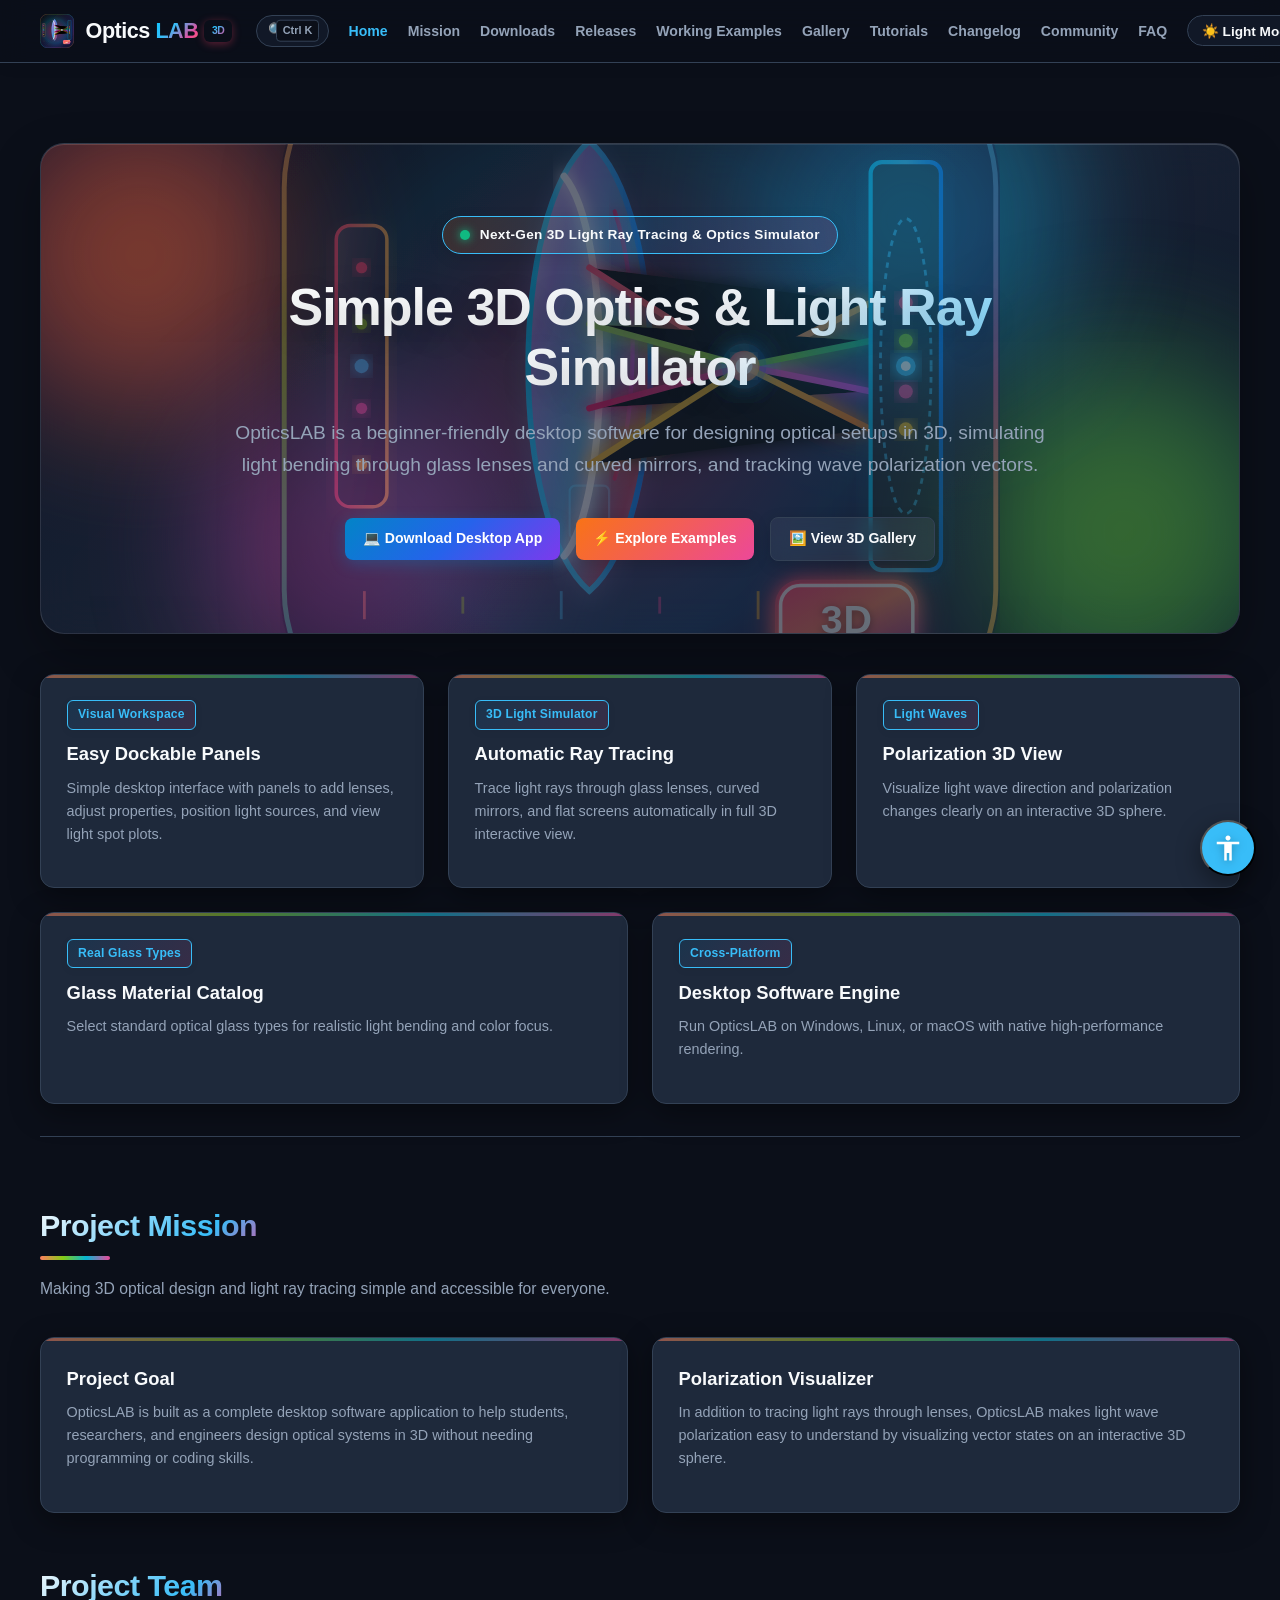
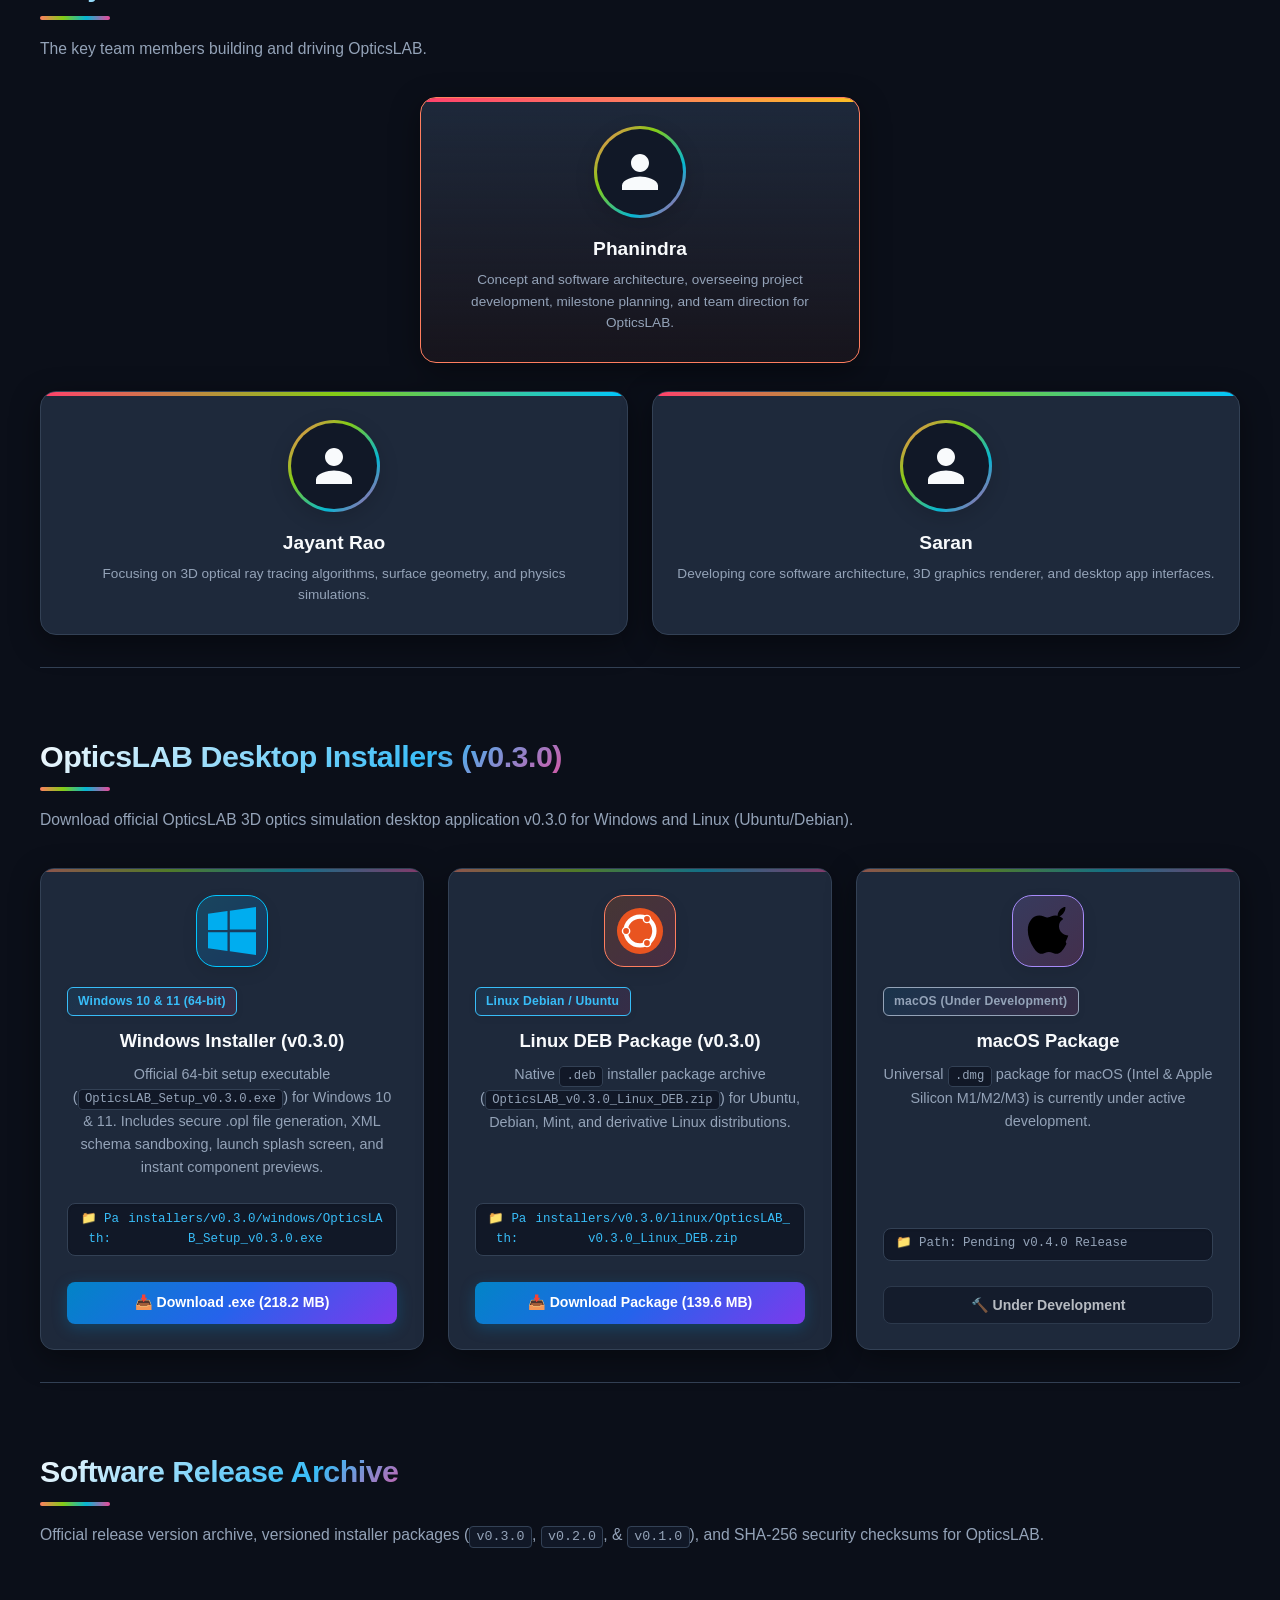
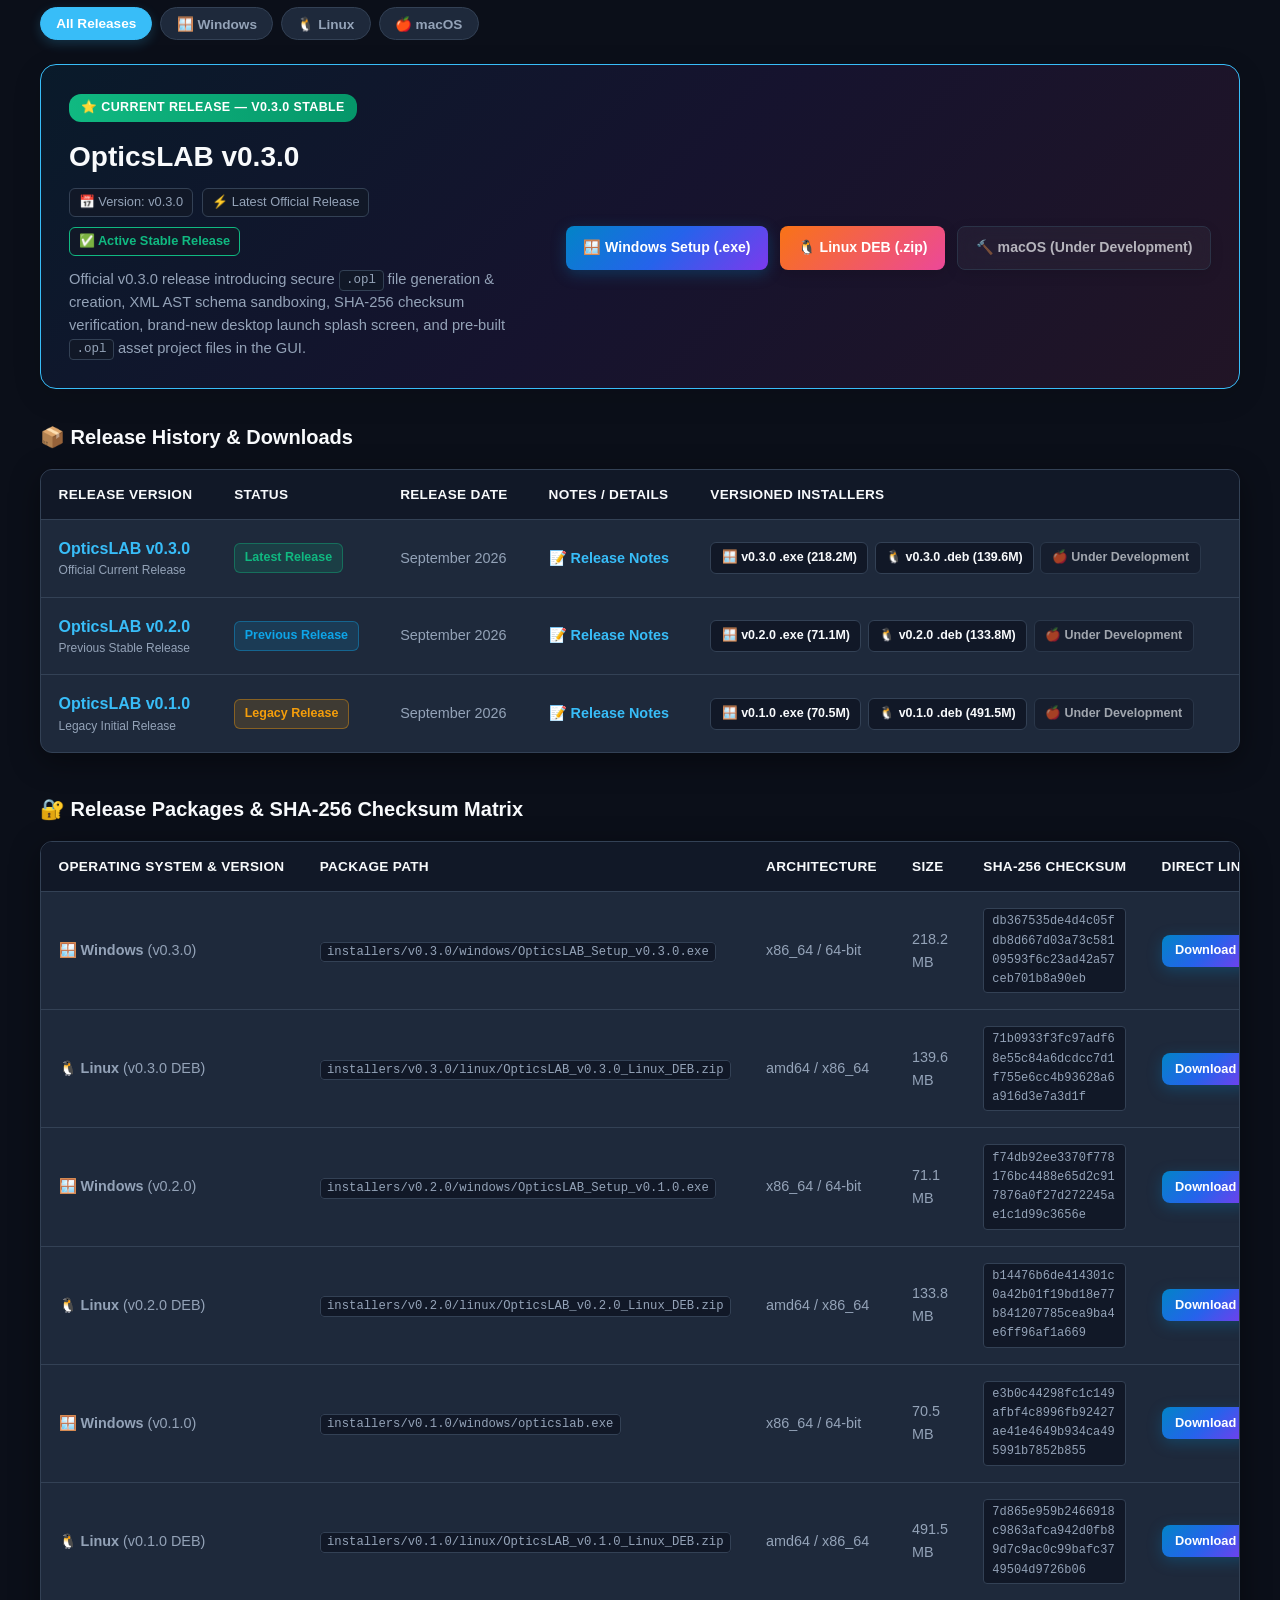
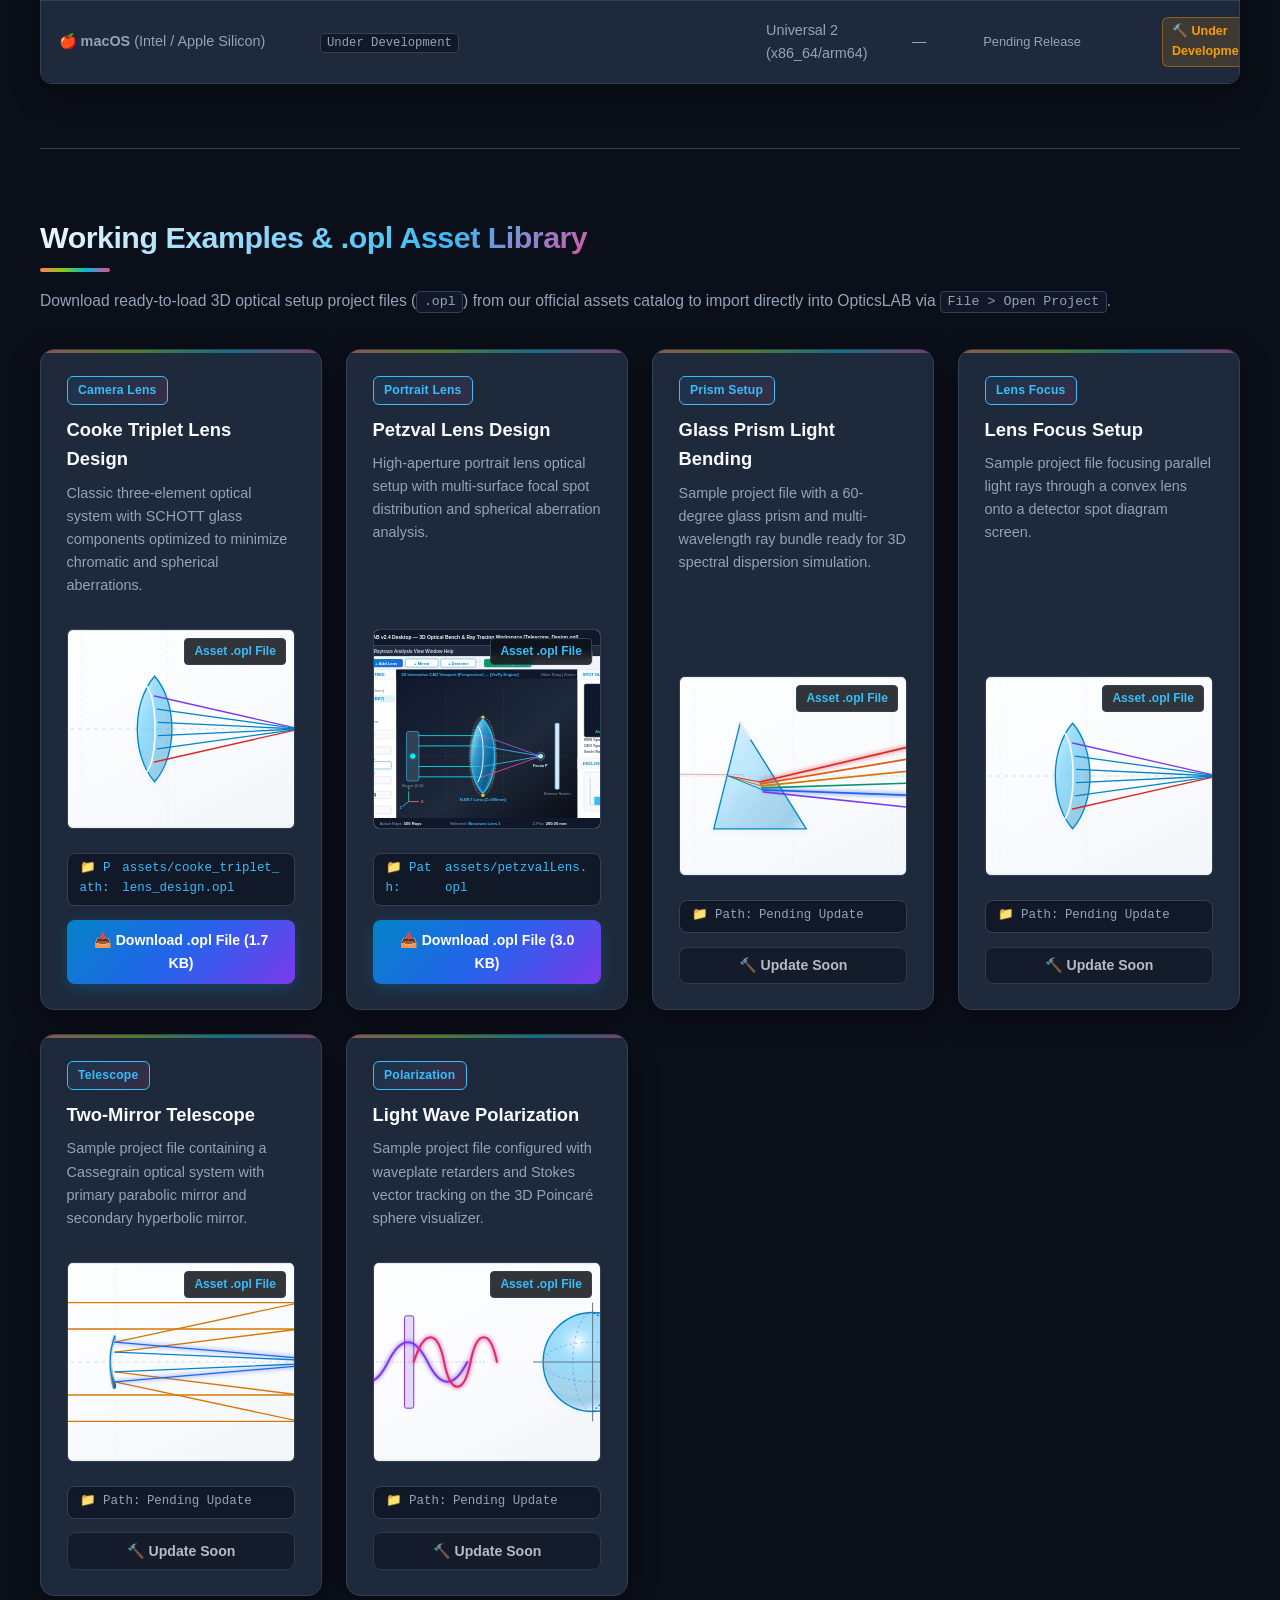
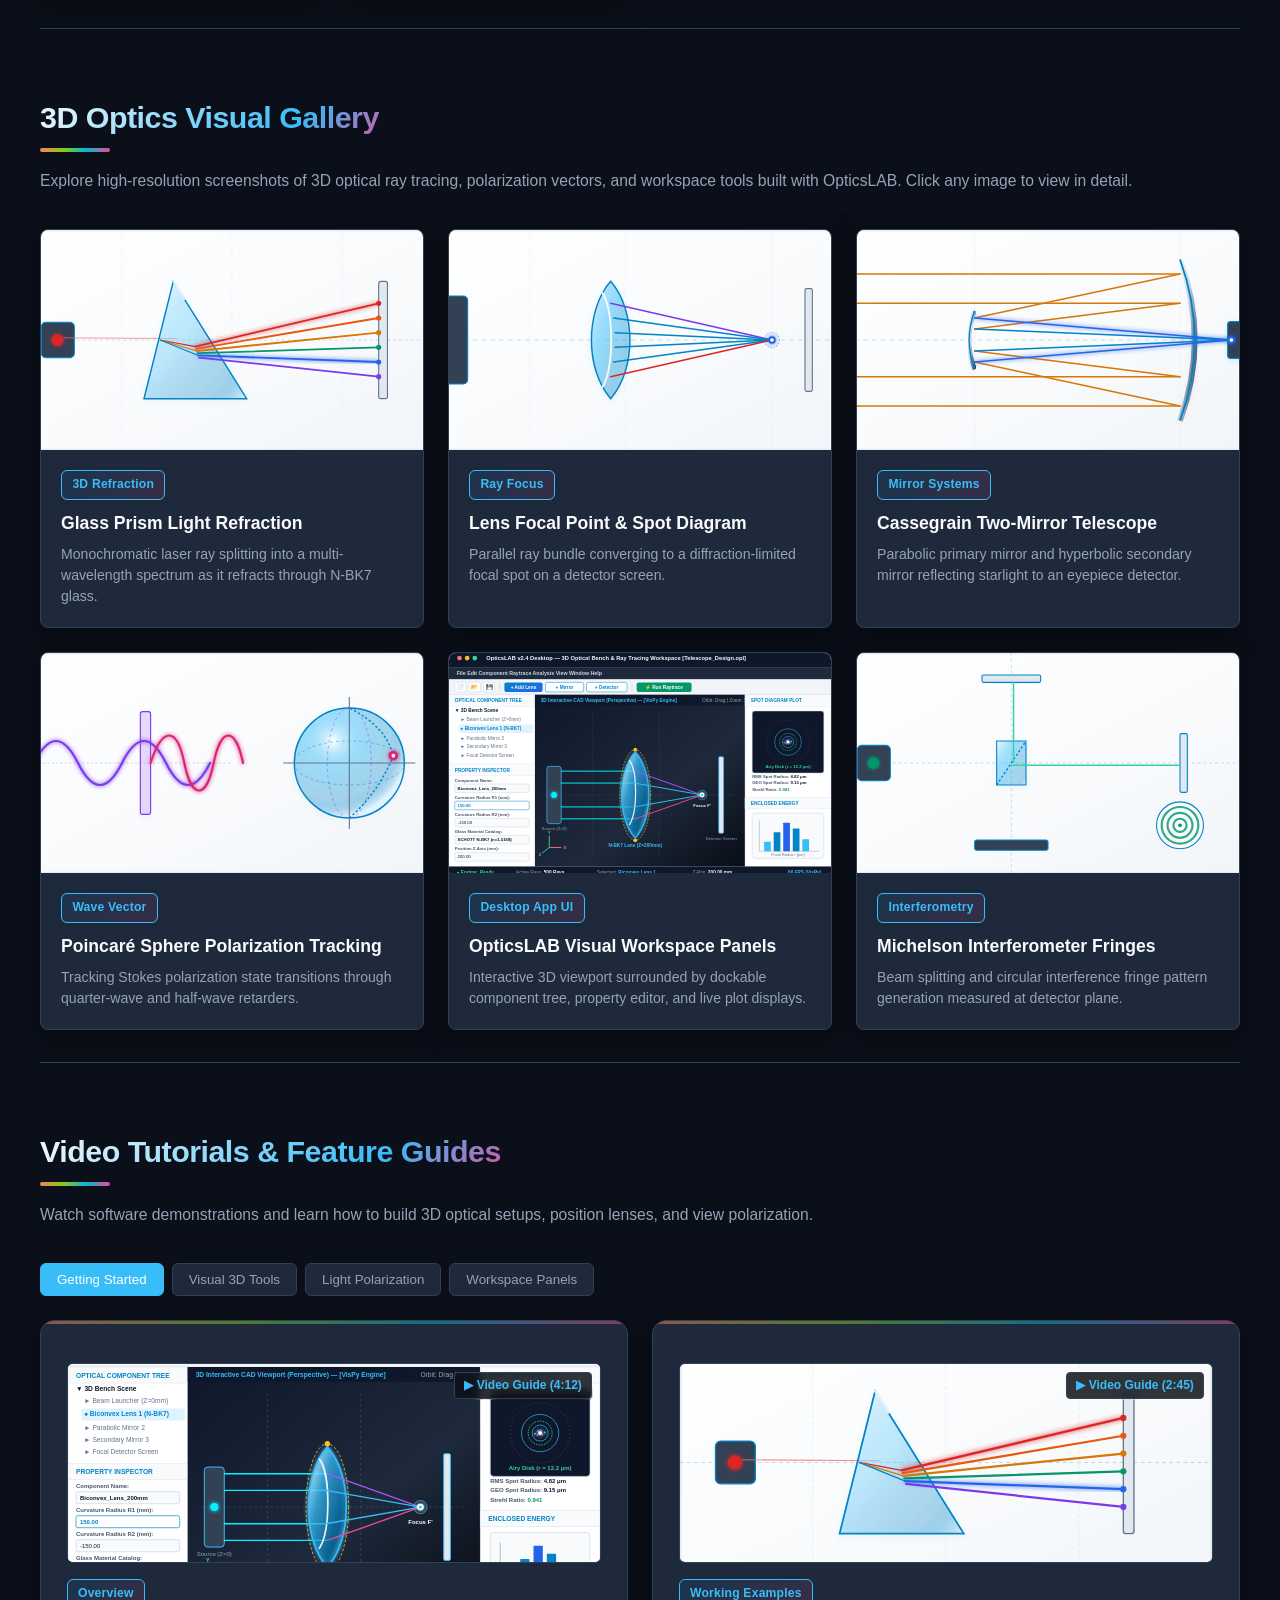
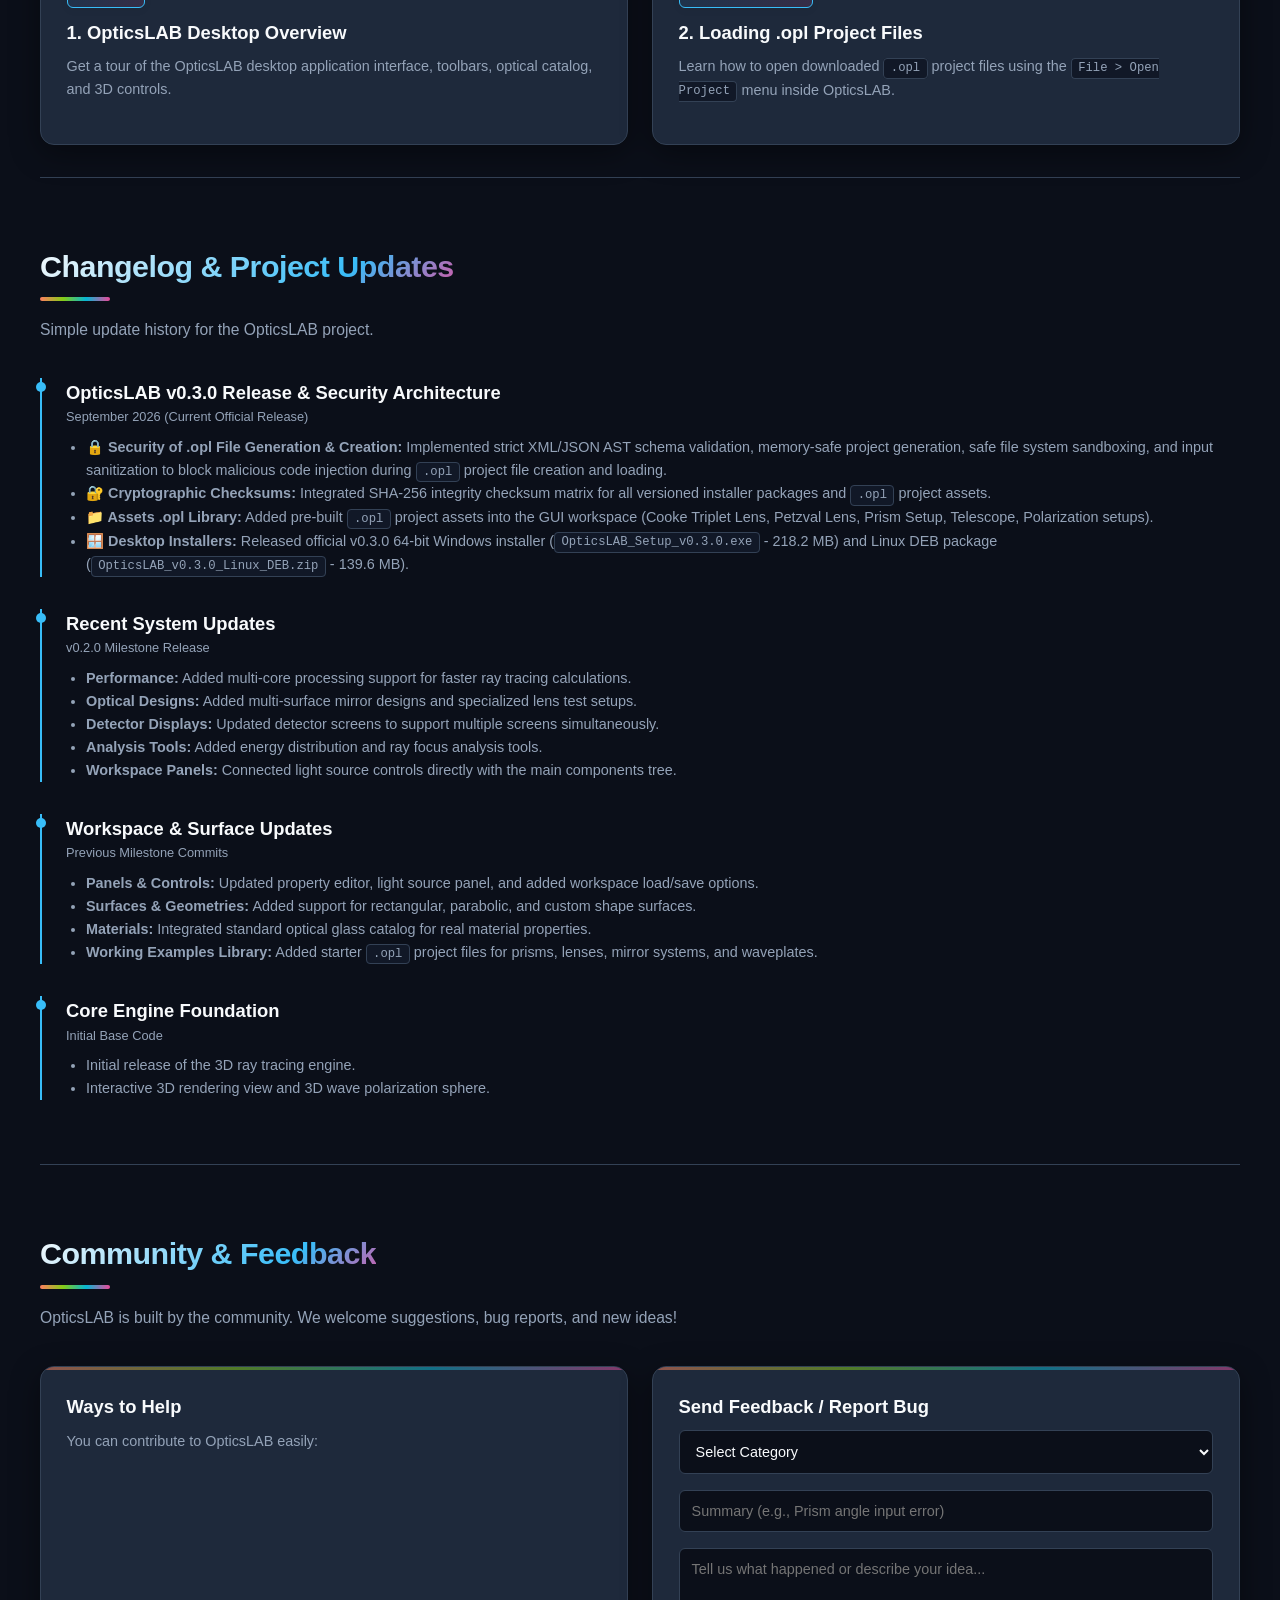
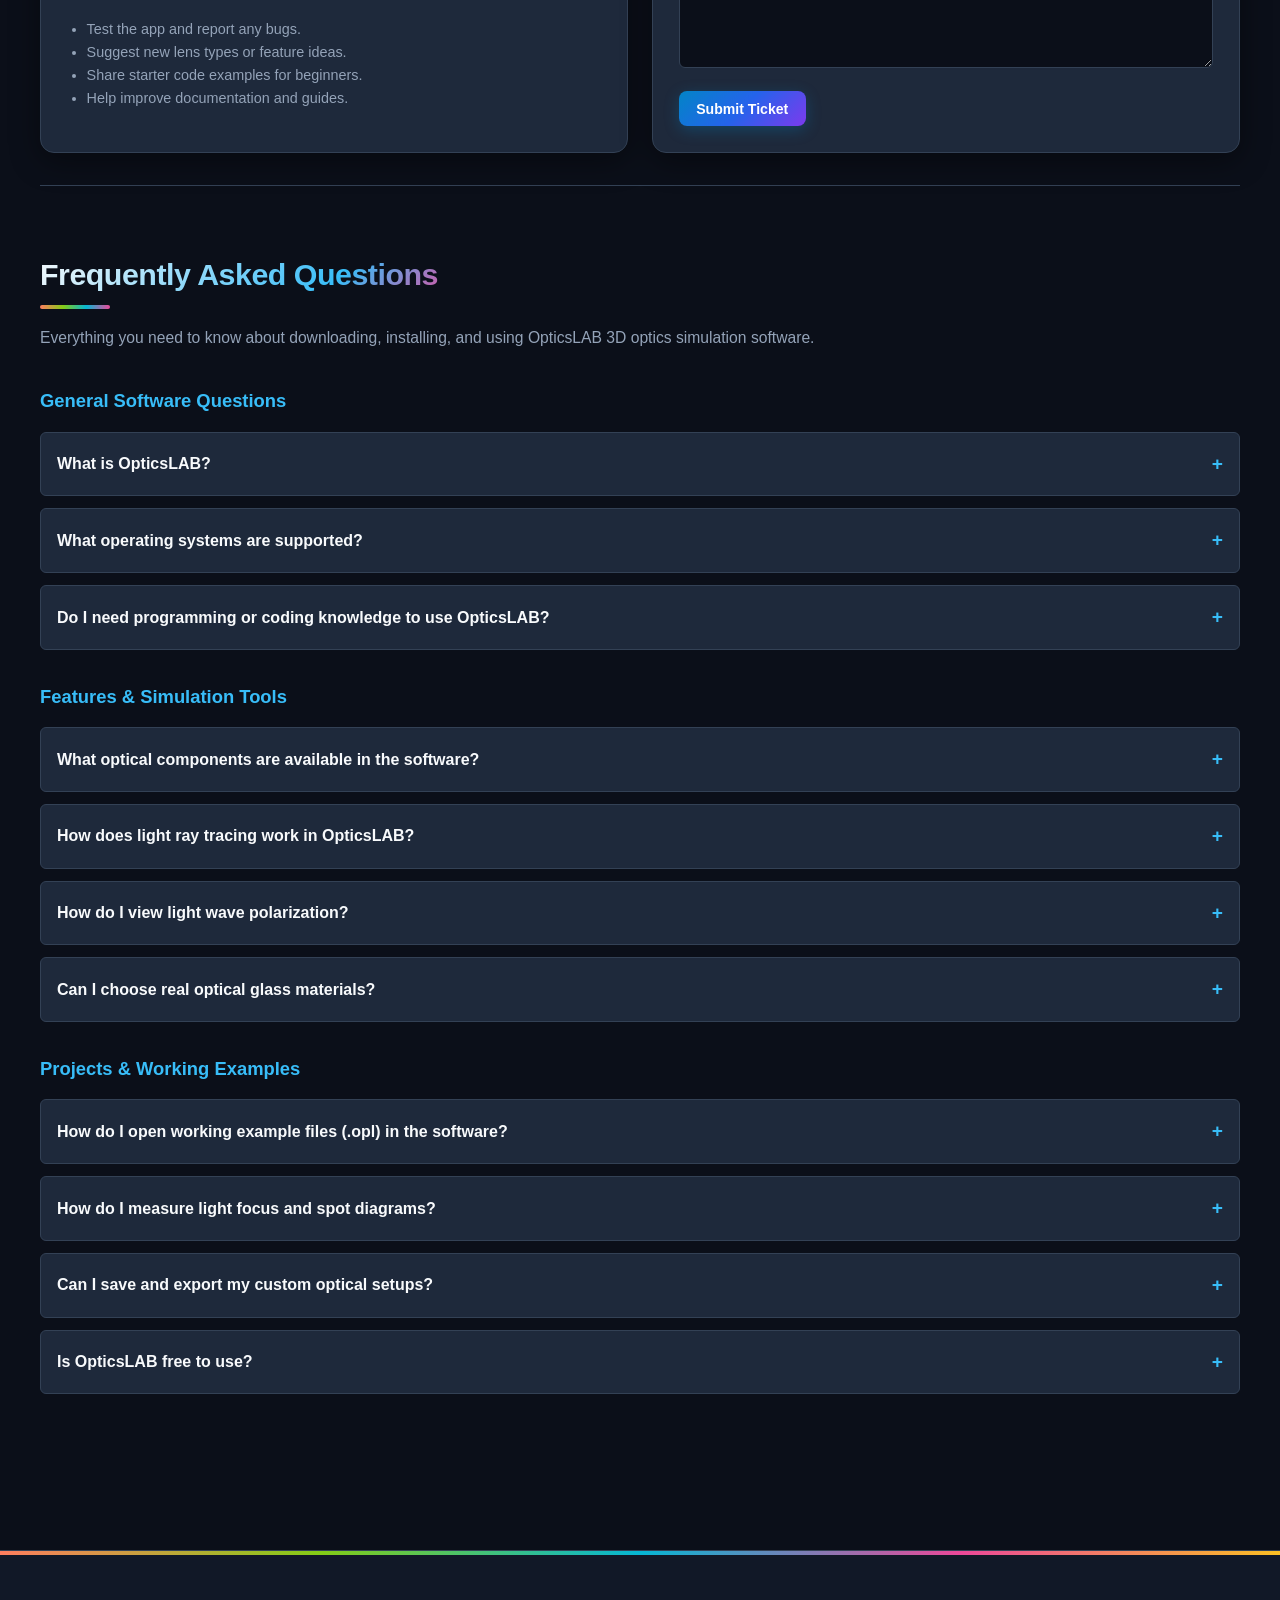
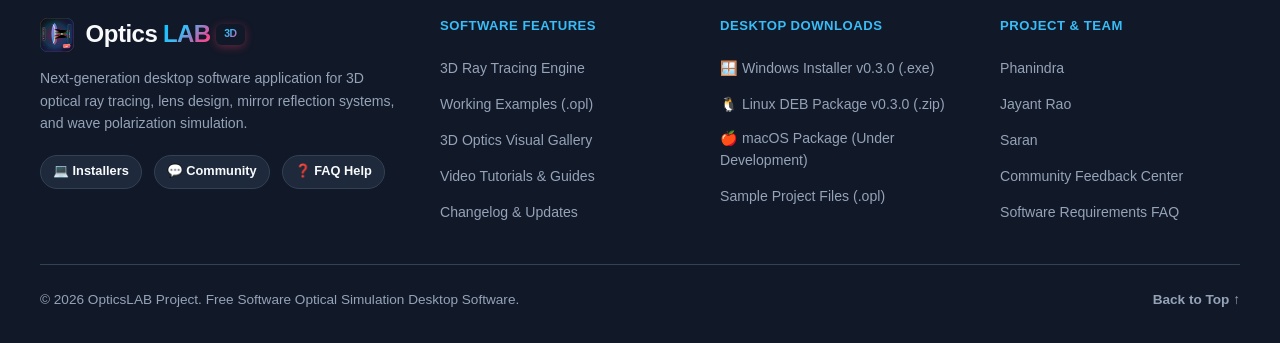
==== commit 1800237d: "update encrpt with the version 3 and also with opl files" ====
--- a/index.html
+++ b/index.html
@@ -122,7 +122,7 @@
             Next-Gen 3D Light Ray Tracing & Optics Simulator
           </div>
           <h1>Simple 3D Optics &amp; Light Ray Simulator</h1>
-          <p>OpticsLAB is a beginner-friendly desktop software for designing optical setups in 3D, simulating light bending through SCHOTT glass lenses and curved mirrors, and tracking wave polarization vectors.</p>
+          <p>OpticsLAB is a beginner-friendly desktop software for designing optical setups in 3D, simulating light bending through glass lenses and curved mirrors, and tracking wave polarization vectors.</p>
           <div class="hero-cta-group">
             <a href="#downloads" class="btn btn-primary btn-hero">
               💻 Download Desktop App
@@ -193,7 +193,7 @@
       <h2 class="section-title" style="margin-top: 3rem;">Project Team</h2>
       <p class="section-desc">The key team members building and driving OpticsLAB.</p>
 
-      <!-- Project Lead -->
+      <!-- Team Member: Phanindra -->
       <div class="team-card leader">
         <div class="team-avatar">
           <svg viewBox="0 0 24 24">
@@ -201,11 +201,8 @@
               d="M12 12c2.21 0 4-1.79 4-4s-1.79-4-4-4-4 1.79-4 4 1.79 4 4 4zm0 2c-2.67 0-8 1.34-8 4v2h16v-2c0-2.66-5.33-4-8-4z" />
           </svg>
         </div>
-        <span class="tag">Project Lead</span>
         <h3 class="team-name">Phanindra</h3>
-        <p class="team-role">Project Manager</p>
-        <p style="font-size: 0.85rem; color: var(--text-muted); margin-bottom: 0;">Overseeing project development,
-          milestone planning, and team direction for OpticsLAB.</p>
+        <p style="font-size: 0.85rem; color: var(--text-muted); margin-bottom: 0;">Concept and software architecture, overseeing project development, milestone planning, and team direction for OpticsLAB.</p>
       </div>
 
       <!-- Team Members -->
@@ -218,7 +215,6 @@
             </svg>
           </div>
           <h3 class="team-name">Jayant Rao</h3>
-          <p class="team-role">Simulation</p>
           <p style="font-size: 0.85rem; color: var(--text-muted); margin-bottom: 0;">Focusing on 3D optical ray tracing
             algorithms, surface geometry, and physics simulations.</p>
         </div>
@@ -231,7 +227,6 @@
             </svg>
           </div>
           <h3 class="team-name">Saran</h3>
-          <p class="team-role">Software</p>
           <p style="font-size: 0.85rem; color: var(--text-muted); margin-bottom: 0;">Developing core software
             architecture, 3D graphics renderer, and desktop app interfaces.</p>
       </div>
@@ -239,8 +234,8 @@
 
     <!-- SECTION 3: DESKTOP SOFTWARE DOWNLOADS -->
     <section id="downloads">
-      <h2 class="section-title">OpticsLAB Desktop Installers (v0.2.0)</h2>
-      <p class="section-desc">Download official OpticsLAB 3D optics simulation desktop application v0.2.0 for Windows and Linux (Ubuntu/Debian).</p>
+      <h2 class="section-title">OpticsLAB Desktop Installers (v0.3.0)</h2>
+      <p class="section-desc">Download official OpticsLAB 3D optics simulation desktop application v0.3.0 for Windows and Linux (Ubuntu/Debian).</p>
 
       <div class="grid-3">
         <!-- Windows Installer -->
@@ -249,10 +244,11 @@
             <img src="images/windows_logo.svg" alt="Windows Logo" class="os-logo-img">
           </div>
           <span class="tag">Windows 10 & 11 (64-bit)</span>
-          <h3>Windows Installer (v0.2.0)</h3>
-          <p>Official 64-bit setup executable (<code>OpticsLAB_Setup_v0.1.0.exe</code>) for Windows 10 & 11. Includes new splash screen, segmented design, and instant component previews.</p>
-          <a href="installers/v0.2.0/windows/OpticsLAB_Setup_v0.1.0.exe" download="OpticsLAB_Setup_v0.2.0.exe" class="btn btn-primary" style="width: 100%; margin-top: 1.25rem;">
-            📥 Download .exe (71.1 MB)
+          <h3>Windows Installer (v0.3.0)</h3>
+          <p>Official 64-bit setup executable (<code>OpticsLAB_Setup_v0.3.0.exe</code>) for Windows 10 & 11. Includes secure .opl file generation, XML schema sandboxing, launch splash screen, and instant component previews.</p>
+          <div class="file-path-badge">📁 Path: <code>installers/v0.3.0/windows/OpticsLAB_Setup_v0.3.0.exe</code></div>
+          <a href="installers/v0.3.0/windows/OpticsLAB_Setup_v0.3.0.exe" download="OpticsLAB_Setup_v0.3.0.exe" class="btn btn-primary" style="width: 100%; margin-top: 0.75rem;">
+            📥 Download .exe (218.2 MB)
           </a>
         </div>
 
@@ -262,23 +258,25 @@
             <img src="images/ubuntu_logo.svg" alt="Ubuntu Linux Logo" class="os-logo-img">
           </div>
           <span class="tag">Linux Debian / Ubuntu</span>
-          <h3>Linux DEB Package (v0.2.0)</h3>
-          <p>Native <code>.deb</code> installer package archive (<code>OpticsLAB_v0.2.0_Linux_DEB.zip</code>) for Ubuntu, Debian, Mint, and derivative Linux distributions.</p>
-          <a href="installers/v0.2.0/linux/OpticsLAB_v0.2.0_Linux_DEB.zip" download="OpticsLAB_v0.2.0_Linux_DEB.zip" class="btn btn-primary" style="width: 100%; margin-top: 1.25rem;">
-            📥 Download Package (133.8 MB)
+          <h3>Linux DEB Package (v0.3.0)</h3>
+          <p>Native <code>.deb</code> installer package archive (<code>OpticsLAB_v0.3.0_Linux_DEB.zip</code>) for Ubuntu, Debian, Mint, and derivative Linux distributions.</p>
+          <div class="file-path-badge">📁 Path: <code>installers/v0.3.0/linux/OpticsLAB_v0.3.0_Linux_DEB.zip</code></div>
+          <a href="installers/v0.3.0/linux/OpticsLAB_v0.3.0_Linux_DEB.zip" download="OpticsLAB_v0.3.0_Linux_DEB.zip" class="btn btn-primary" style="width: 100%; margin-top: 0.75rem;">
+            📥 Download Package (139.6 MB)
           </a>
         </div>
 
-        <!-- macOS (In Development) -->
+        <!-- macOS (Under Development) -->
         <div class="card" style="text-align: center;">
           <div class="os-logo-box">
             <img src="images/mac_logo.svg" alt="macOS Logo" class="os-logo-img">
           </div>
-          <span class="tag" style="border-color: var(--text-muted); color: var(--text-muted);">macOS (In Development)</span>
+          <span class="tag" style="border-color: var(--text-muted); color: var(--text-muted);">macOS (Under Development)</span>
           <h3>macOS Package</h3>
           <p>Universal <code>.dmg</code> package for macOS (Intel & Apple Silicon M1/M2/M3) is currently under active development.</p>
-          <button disabled class="btn btn-outline" style="width: 100%; margin-top: 1.25rem; opacity: 0.7; cursor: not-allowed;">
-            🔨 In Development
+          <div class="file-path-badge" style="color: var(--text-muted);">📁 Path: <code>Pending v0.4.0 Release</code></div>
+          <button disabled class="btn btn-outline" style="width: 100%; margin-top: 0.75rem; opacity: 0.7; cursor: not-allowed;">
+            🔨 Under Development
           </button>
         </div>
       </div>
@@ -289,7 +287,7 @@
       <div class="releases-header-flex">
         <div>
           <h2 class="section-title">Software Release Archive</h2>
-          <p class="section-desc">Official release version archive, versioned installer packages (<code>v0.2.0</code> &amp; <code>v0.1.0</code>), and SHA-256 security checksums for OpticsLAB.</p>
+          <p class="section-desc">Official release version archive, versioned installer packages (<code>v0.3.0</code>, <code>v0.2.0</code>, &amp; <code>v0.1.0</code>), and SHA-256 security checksums for OpticsLAB.</p>
         </div>
         <!-- OS Filter Buttons -->
         <div class="release-filter-pills">
@@ -302,26 +300,26 @@
 
       <!-- Active Latest Release Highlight Box -->
       <div class="latest-release-banner">
-        <div class="latest-release-badge">⭐ Current Release — v0.2.0 Stable</div>
+        <div class="latest-release-badge">⭐ Current Release — v0.3.0 Stable</div>
         <div class="latest-release-main">
           <div class="latest-release-info">
-            <h3 class="latest-release-title">OpticsLAB v0.2.0</h3>
+            <h3 class="latest-release-title">OpticsLAB v0.3.0</h3>
             <div class="latest-release-meta">
-              <span class="meta-tag">📅 Version: v0.2.0</span>
+              <span class="meta-tag">📅 Version: v0.3.0</span>
               <span class="meta-tag">⚡ Latest Official Release</span>
               <span class="meta-tag status-stable">✅ Active Stable Release</span>
             </div>
-            <p class="latest-release-desc">Official v0.2.0 release introducing a brand-new desktop splash screen on launch, an intuitive segmented design layout, and instant real-time component previews.</p>
+            <p class="latest-release-desc">Official v0.3.0 release introducing secure <code>.opl</code> file generation & creation, XML AST schema sandboxing, SHA-256 checksum verification, brand-new desktop launch splash screen, and pre-built <code>.opl</code> asset project files in the GUI.</p>
           </div>
           <div class="latest-release-actions">
-            <a href="installers/v0.2.0/windows/OpticsLAB_Setup_v0.1.0.exe" download="OpticsLAB_Setup_v0.2.0.exe" class="btn btn-primary btn-hero">
+            <a href="installers/v0.3.0/windows/OpticsLAB_Setup_v0.3.0.exe" download="OpticsLAB_Setup_v0.3.0.exe" class="btn btn-primary btn-hero">
               🪟 Windows Setup (.exe)
             </a>
-            <a href="installers/v0.2.0/linux/OpticsLAB_v0.2.0_Linux_DEB.zip" download="OpticsLAB_v0.2.0_Linux_DEB.zip" class="btn btn-hero btn-secondary">
+            <a href="installers/v0.3.0/linux/OpticsLAB_v0.3.0_Linux_DEB.zip" download="OpticsLAB_v0.3.0_Linux_DEB.zip" class="btn btn-hero btn-secondary">
               🐧 Linux DEB (.zip)
             </a>
             <span class="btn btn-hero btn-outline" style="opacity: 0.7; cursor: not-allowed; text-decoration: none;">
-              🔨 macOS (In Development)
+              🔨 macOS (Under Development)
             </span>
           </div>
         </div>
@@ -345,17 +343,34 @@
           <tbody>
             <tr class="release-row" data-os="windows linux mac">
               <td>
+                <div class="ver-name">OpticsLAB v0.3.0</div>
+                <div class="ver-tag">Official Current Release</div>
+              </td>
+              <td><span class="badge badge-stable">Latest Release</span></td>
+              <td>September 2026</td>
+              <td><a href="javascript:void(0)" class="release-notes-link" onclick="openReleaseNotesModal('0.3.0')">📝 Release Notes</a></td>
+              <td>
+                <div class="table-download-buttons">
+                  <a href="installers/v0.3.0/windows/OpticsLAB_Setup_v0.3.0.exe" download="OpticsLAB_Setup_v0.3.0.exe" class="tbl-dl-btn" title="Download Windows v0.3.0 Installer">🪟 v0.3.0 .exe (218.2M)</a>
+                  <a href="installers/v0.3.0/linux/OpticsLAB_v0.3.0_Linux_DEB.zip" download="OpticsLAB_v0.3.0_Linux_DEB.zip" class="tbl-dl-btn" title="Download Linux DEB v0.3.0 Package">🐧 v0.3.0 .deb (139.6M)</a>
+                  <span class="tbl-dl-btn" style="opacity: 0.6; cursor: not-allowed;">🍎 Under Development</span>
+                </div>
+              </td>
+            </tr>
+
+            <tr class="release-row" data-os="windows linux mac">
+              <td>
                 <div class="ver-name">OpticsLAB v0.2.0</div>
-                <div class="ver-tag">Official Current Release</div>
-              </td>
-              <td><span class="badge badge-stable">Latest Release</span></td>
+                <div class="ver-tag">Previous Stable Release</div>
+              </td>
+              <td><span class="badge badge-lts">Previous Release</span></td>
               <td>September 2026</td>
               <td><a href="javascript:void(0)" class="release-notes-link" onclick="openReleaseNotesModal('0.2.0')">📝 Release Notes</a></td>
               <td>
                 <div class="table-download-buttons">
                   <a href="installers/v0.2.0/windows/OpticsLAB_Setup_v0.1.0.exe" download="OpticsLAB_Setup_v0.2.0.exe" class="tbl-dl-btn" title="Download Windows v0.2.0 Installer">🪟 v0.2.0 .exe (71.1M)</a>
                   <a href="installers/v0.2.0/linux/OpticsLAB_v0.2.0_Linux_DEB.zip" download="OpticsLAB_v0.2.0_Linux_DEB.zip" class="tbl-dl-btn" title="Download Linux DEB v0.2.0 Package">🐧 v0.2.0 .deb (133.8M)</a>
-                  <span class="tbl-dl-btn" style="opacity: 0.6; cursor: not-allowed;">🍎 In Development</span>
+                  <span class="tbl-dl-btn" style="opacity: 0.6; cursor: not-allowed;">🍎 Under Development</span>
                 </div>
               </td>
             </tr>
@@ -363,16 +378,16 @@
             <tr class="release-row" data-os="windows linux mac">
               <td>
                 <div class="ver-name">OpticsLAB v0.1.0</div>
-                <div class="ver-tag">Previous Stable Release</div>
-              </td>
-              <td><span class="badge badge-lts">Previous Release</span></td>
+                <div class="ver-tag">Legacy Initial Release</div>
+              </td>
+              <td><span class="badge badge-legacy">Legacy Release</span></td>
               <td>September 2026</td>
               <td><a href="javascript:void(0)" class="release-notes-link" onclick="openReleaseNotesModal('0.1.0')">📝 Release Notes</a></td>
               <td>
                 <div class="table-download-buttons">
                   <a href="installers/v0.1.0/windows/opticslab.exe" download="opticslab.exe" class="tbl-dl-btn" title="Download Windows v0.1.0 Installer">🪟 v0.1.0 .exe (70.5M)</a>
                   <a href="installers/v0.1.0/linux/OpticsLAB_v0.1.0_Linux_DEB.zip" download="OpticsLAB_v0.1.0_Linux_DEB.zip" class="tbl-dl-btn" title="Download Linux v0.1.0 DEB Archive">🐧 v0.1.0 .deb (491.5M)</a>
-                  <span class="tbl-dl-btn" style="opacity: 0.6; cursor: not-allowed;">🍎 In Development</span>
+                  <span class="tbl-dl-btn" style="opacity: 0.6; cursor: not-allowed;">🍎 Under Development</span>
                 </div>
               </td>
             </tr>
@@ -398,6 +413,30 @@
           </thead>
           <tbody>
             <tr>
+              <td><strong>🪟 Windows</strong> (v0.3.0)</td>
+              <td><code>installers/v0.3.0/windows/OpticsLAB_Setup_v0.3.0.exe</code></td>
+              <td>x86_64 / 64-bit</td>
+              <td>218.2 MB</td>
+              <td><code class="hash-code">db367535de4d4c05fdb8d667d03a73c58109593f6c23ad42a57ceb701b8a90eb</code></td>
+              <td>
+                <a href="installers/v0.3.0/windows/OpticsLAB_Setup_v0.3.0.exe" download="OpticsLAB_Setup_v0.3.0.exe" class="btn btn-primary" style="padding: 0.35rem 0.85rem; font-size: 0.8rem;">
+                  Download
+                </a>
+              </td>
+            </tr>
+            <tr>
+              <td><strong>🐧 Linux</strong> (v0.3.0 DEB)</td>
+              <td><code>installers/v0.3.0/linux/OpticsLAB_v0.3.0_Linux_DEB.zip</code></td>
+              <td>amd64 / x86_64</td>
+              <td>139.6 MB</td>
+              <td><code class="hash-code">71b0933f3fc97adf68e55c84a6dcdcc7d1f755e6cc4b93628a6a916d3e7a3d1f</code></td>
+              <td>
+                <a href="installers/v0.3.0/linux/OpticsLAB_v0.3.0_Linux_DEB.zip" download="OpticsLAB_v0.3.0_Linux_DEB.zip" class="btn btn-primary" style="padding: 0.35rem 0.85rem; font-size: 0.8rem;">
+                  Download
+                </a>
+              </td>
+            </tr>
+            <tr>
               <td><strong>🪟 Windows</strong> (v0.2.0)</td>
               <td><code>installers/v0.2.0/windows/OpticsLAB_Setup_v0.1.0.exe</code></td>
               <td>x86_64 / 64-bit</td>
@@ -447,12 +486,12 @@
             </tr>
             <tr>
               <td><strong>🍎 macOS</strong> (Intel / Apple Silicon)</td>
-              <td><code>In Active Development</code></td>
+              <td><code>Under Development</code></td>
               <td>Universal 2 (x86_64/arm64)</td>
               <td>—</td>
               <td><span style="font-size: 0.8rem; color: var(--text-muted);">Pending Release</span></td>
               <td>
-                <span class="badge badge-legacy">🔨 In Development</span>
+                <span class="badge badge-legacy">🔨 Under Development</span>
               </td>
             </tr>
           </tbody>
@@ -462,58 +501,94 @@
 
     <!-- SECTION 4: WORKING EXAMPLES -->
     <section id="working-examples">
-      <h2 class="section-title">Working Examples</h2>
-      <p class="section-desc">Download ready-to-load 3D optical setup project files (<code>.opl</code>) to import
-        directly into OpticsLAB via <code>File > Open Project</code>.</p>
-
-      <div class="grid-2">
-        <!-- Example 1 -->
+      <h2 class="section-title">Working Examples &amp; .opl Asset Library</h2>
+      <p class="section-desc">Download ready-to-load 3D optical setup project files (<code>.opl</code>) from our official assets catalog to import directly into OpticsLAB via <code>File &gt; Open Project</code>.</p>
+
+      <div class="grid-3">
+        <!-- Example 1: Cooke Triplet -->
+        <div class="card">
+          <span class="tag">Camera Lens</span>
+          <h3>Cooke Triplet Lens Design</h3>
+          <p>Classic three-element optical system with SCHOTT glass components optimized to minimize chromatic and spherical aberrations.</p>
+          <div class="example-preview-box">
+            <span class="example-preview-overlay">Asset .opl File</span>
+            <img src="images/lens_simulation.svg" alt="Cooke Triplet Lens Design Screenshot">
+          </div>
+          <div class="file-path-badge">📁 Path: <code>assets/cooke_triplet_lens_design.opl</code></div>
+          <a href="assets/cooke_triplet_lens_design.opl" download="cooke_triplet_lens_design.opl" class="btn btn-primary" onclick="downloadSampleFile('cooke_triplet')">📥 Download .opl File (1.7 KB)</a>
+        </div>
+
+        <!-- Example 2: Petzval Lens -->
+        <div class="card">
+          <span class="tag">Portrait Lens</span>
+          <h3>Petzval Lens Design</h3>
+          <p>High-aperture portrait lens optical setup with multi-surface focal spot distribution and spherical aberration analysis.</p>
+          <div class="example-preview-box">
+            <span class="example-preview-overlay">Asset .opl File</span>
+            <img src="images/workspace_ui.svg" alt="Petzval Lens Design Screenshot">
+          </div>
+          <div class="file-path-badge">📁 Path: <code>assets/petzvalLens.opl</code></div>
+          <a href="assets/petzvalLens.opl" download="petzvalLens.opl" class="btn btn-primary" onclick="downloadSampleFile('petzval_lens')">📥 Download .opl File (3.0 KB)</a>
+        </div>
+
+        <!-- Example 3: Prism Setup -->
         <div class="card">
           <span class="tag">Prism Setup</span>
           <h3>Glass Prism Light Bending</h3>
-          <p>Sample project file with a 60-degree glass prism and multi-ray light source ready for 3D dispersion
-            simulation.</p>
-          <div class="example-preview-box">
-            <span class="example-preview-overlay">Preview Screenshot</span>
+          <p>Sample project file with a 60-degree glass prism and multi-wavelength ray bundle ready for 3D spectral dispersion simulation.</p>
+          <div class="example-preview-box">
+            <span class="example-preview-overlay">Asset .opl File</span>
             <img src="images/prism_simulation.svg" alt="Glass Prism Light Dispersion Screenshot">
           </div>
-          <button class="btn btn-primary" onclick="downloadSampleFile('prism_setup')">Download .opl File</button>
-        </div>
-
-        <!-- Example 2 -->
+          <div class="file-path-badge" style="color: var(--text-muted);">📁 Path: <code>Pending Update</code></div>
+          <button disabled class="btn btn-outline" style="width: 100%; opacity: 0.7; cursor: not-allowed;">
+            🔨 Update Soon
+          </button>
+        </div>
+
+        <!-- Example 4: Lens Focus -->
         <div class="card">
           <span class="tag">Lens Focus</span>
           <h3>Lens Focus Setup</h3>
-          <p>Sample project file focusing light rays through a convex lens onto a detector spot diagram screen.</p>
-          <div class="example-preview-box">
-            <span class="example-preview-overlay">Preview Screenshot</span>
+          <p>Sample project file focusing parallel light rays through a convex lens onto a detector spot diagram screen.</p>
+          <div class="example-preview-box">
+            <span class="example-preview-overlay">Asset .opl File</span>
             <img src="images/lens_simulation.svg" alt="Lens Focus Setup Screenshot">
           </div>
-          <button class="btn btn-primary" onclick="downloadSampleFile('lens_setup')">Download .opl File</button>
-        </div>
-
-        <!-- Example 3 -->
+          <div class="file-path-badge" style="color: var(--text-muted);">📁 Path: <code>Pending Update</code></div>
+          <button disabled class="btn btn-outline" style="width: 100%; opacity: 0.7; cursor: not-allowed;">
+            🔨 Update Soon
+          </button>
+        </div>
+
+        <!-- Example 5: Telescope -->
         <div class="card">
           <span class="tag">Telescope</span>
           <h3>Two-Mirror Telescope</h3>
-          <p>Sample project file containing a primary parabolic mirror and secondary mirror system.</p>
-          <div class="example-preview-box">
-            <span class="example-preview-overlay">Preview Screenshot</span>
+          <p>Sample project file containing a Cassegrain optical system with primary parabolic mirror and secondary hyperbolic mirror.</p>
+          <div class="example-preview-box">
+            <span class="example-preview-overlay">Asset .opl File</span>
             <img src="images/telescope_simulation.svg" alt="Two-Mirror Telescope Screenshot">
           </div>
-          <button class="btn btn-primary" onclick="downloadSampleFile('telescope_setup')">Download .opl File</button>
-        </div>
-
-        <!-- Example 4 -->
+          <div class="file-path-badge" style="color: var(--text-muted);">📁 Path: <code>Pending Update</code></div>
+          <button disabled class="btn btn-outline" style="width: 100%; opacity: 0.7; cursor: not-allowed;">
+            🔨 Update Soon
+          </button>
+        </div>
+
+        <!-- Example 6: Polarization -->
         <div class="card">
           <span class="tag">Polarization</span>
           <h3>Light Wave Polarization</h3>
-          <p>Sample project file configured with waveplate retarders and 3D polarization sphere tracking.</p>
-          <div class="example-preview-box">
-            <span class="example-preview-overlay">Preview Screenshot</span>
+          <p>Sample project file configured with waveplate retarders and Stokes vector tracking on the 3D Poincaré sphere visualizer.</p>
+          <div class="example-preview-box">
+            <span class="example-preview-overlay">Asset .opl File</span>
             <img src="images/polarization_simulation.svg" alt="Light Wave Polarization Screenshot">
           </div>
-          <button class="btn btn-primary" onclick="downloadSampleFile('polarization_setup')">Download .opl File</button>
+          <div class="file-path-badge" style="color: var(--text-muted);">📁 Path: <code>Pending Update</code></div>
+          <button disabled class="btn btn-outline" style="width: 100%; opacity: 0.7; cursor: not-allowed;">
+            🔨 Update Soon
+          </button>
         </div>
       </div>
     </section>
@@ -755,18 +830,25 @@
       <p class="section-desc">Simple update history for the OpticsLAB project.</p>
 
       <div class="timeline-item">
+        <div class="timeline-version">OpticsLAB v0.3.0 Release &amp; Security Architecture</div>
+        <div class="timeline-date">September 2026 (Current Official Release)</div>
+        <ul class="timeline-list">
+          <li><strong>🔒 Security of .opl File Generation & Creation:</strong> Implemented strict XML/JSON AST schema validation, memory-safe project generation, safe file system sandboxing, and input sanitization to block malicious code injection during <code>.opl</code> project file creation and loading.</li>
+          <li><strong>🔐 Cryptographic Checksums:</strong> Integrated SHA-256 integrity checksum matrix for all versioned installer packages and <code>.opl</code> project assets.</li>
+          <li><strong>📁 Assets .opl Library:</strong> Added pre-built <code>.opl</code> project assets into the GUI workspace (Cooke Triplet Lens, Petzval Lens, Prism Setup, Telescope, Polarization setups).</li>
+          <li><strong>🪟 Desktop Installers:</strong> Released official v0.3.0 64-bit Windows installer (<code>OpticsLAB_Setup_v0.3.0.exe</code> - 218.2 MB) and Linux DEB package (<code>OpticsLAB_v0.3.0_Linux_DEB.zip</code> - 139.6 MB).</li>
+        </ul>
+      </div>
+
+      <div class="timeline-item">
         <div class="timeline-version">Recent System Updates</div>
-        <div class="timeline-date">Latest Updates</div>
+        <div class="timeline-date">v0.2.0 Milestone Release</div>
         <ul class="timeline-list">
-          <li><strong>Performance:</strong> Added multi-core processing support for faster ray tracing calculations.
-          </li>
-          <li><strong>Optical Designs:</strong> Added multi-surface mirror designs and specialized lens test setups.
-          </li>
-          <li><strong>Detector Displays:</strong> Updated detector screens to support multiple screens simultaneously.
-          </li>
+          <li><strong>Performance:</strong> Added multi-core processing support for faster ray tracing calculations.</li>
+          <li><strong>Optical Designs:</strong> Added multi-surface mirror designs and specialized lens test setups.</li>
+          <li><strong>Detector Displays:</strong> Updated detector screens to support multiple screens simultaneously.</li>
           <li><strong>Analysis Tools:</strong> Added energy distribution and ray focus analysis tools.</li>
-          <li><strong>Workspace Panels:</strong> Connected light source controls directly with the main components tree.
-          </li>
+          <li><strong>Workspace Panels:</strong> Connected light source controls directly with the main components tree.</li>
         </ul>
       </div>
 
@@ -1013,9 +1095,9 @@
         <div class="footer-col">
           <h4 class="footer-title">Desktop Downloads</h4>
           <ul class="footer-links">
-            <li><a href="installers/v0.2.0/windows/OpticsLAB_Setup_v0.1.0.exe" download="OpticsLAB_Setup_v0.2.0.exe">🪟 Windows Installer v0.2.0 (.exe)</a></li>
-            <li><a href="installers/v0.2.0/linux/OpticsLAB_v0.1.0_Linux_DEB.zip" download="OpticsLAB_v0.2.0_Linux_DEB.zip">🐧 Linux DEB Package v0.2.0 (.zip)</a></li>
-            <li><a href="#downloads">🍎 macOS Package (In Development)</a></li>
+            <li><a href="installers/v0.3.0/windows/OpticsLAB_Setup_v0.3.0.exe" download="OpticsLAB_Setup_v0.3.0.exe">🪟 Windows Installer v0.3.0 (.exe)</a></li>
+            <li><a href="installers/v0.3.0/linux/OpticsLAB_v0.3.0_Linux_DEB.zip" download="OpticsLAB_v0.3.0_Linux_DEB.zip">🐧 Linux DEB Package v0.3.0 (.zip)</a></li>
+            <li><a href="#downloads">🍎 macOS Package (Under Development)</a></li>
             <li><a href="#working-examples">Sample Project Files (.opl)</a></li>
           </ul>
         </div>
@@ -1024,9 +1106,9 @@
         <div class="footer-col">
           <h4 class="footer-title">Project & Team</h4>
           <ul class="footer-links">
-            <li><a href="#mission">Phanindra - Project Lead</a></li>
-            <li><a href="#mission">Jayant Rao - Simulation</a></li>
-            <li><a href="#mission">Saran - Software</a></li>
+            <li><a href="#mission">Phanindra</a></li>
+            <li><a href="#mission">Jayant Rao</a></li>
+            <li><a href="#mission">Saran</a></li>
             <li><a href="#community">Community Feedback Center</a></li>
             <li><a href="#faq">Software Requirements FAQ</a></li>
           </ul>
@@ -1035,7 +1117,7 @@
 
       <!-- Footer Bottom Bar -->
       <div class="footer-bottom">
-        <p>&copy; 2026 OpticsLAB Project. Free & Open Optical Simulation Desktop Software.</p>
+        <p>&copy; 2026 OpticsLAB Project. Free Software Optical Simulation Desktop Software.</p>
         <div class="footer-bottom-links">
           <a href="#home">Back to Top ↑</a>
         </div>
--- a/css/style.css
+++ b/css/style.css
@@ -957,6 +957,31 @@
   border: 1px solid var(--border);
 }
 
+/* File Download Path Badge */
+.file-path-badge {
+  display: inline-flex;
+  align-items: center;
+  gap: 0.4rem;
+  background: var(--code-bg);
+  border: 1px solid var(--border);
+  color: var(--accent);
+  padding: 0.35rem 0.75rem;
+  border-radius: 8px;
+  font-family: SFMono-Regular, Consolas, "Liberation Mono", Menlo, monospace;
+  font-size: 0.78rem;
+  margin: 0.5rem 0 0.85rem;
+  word-break: break-all;
+  box-shadow: inset 0 1px 3px rgba(0, 0, 0, 0.08);
+}
+
+.file-path-badge code {
+  background: transparent;
+  border: none;
+  padding: 0;
+  color: inherit;
+  font-size: 1em;
+}
+
 /* Tags & Buttons */
 .tag {
   display: inline-flex;
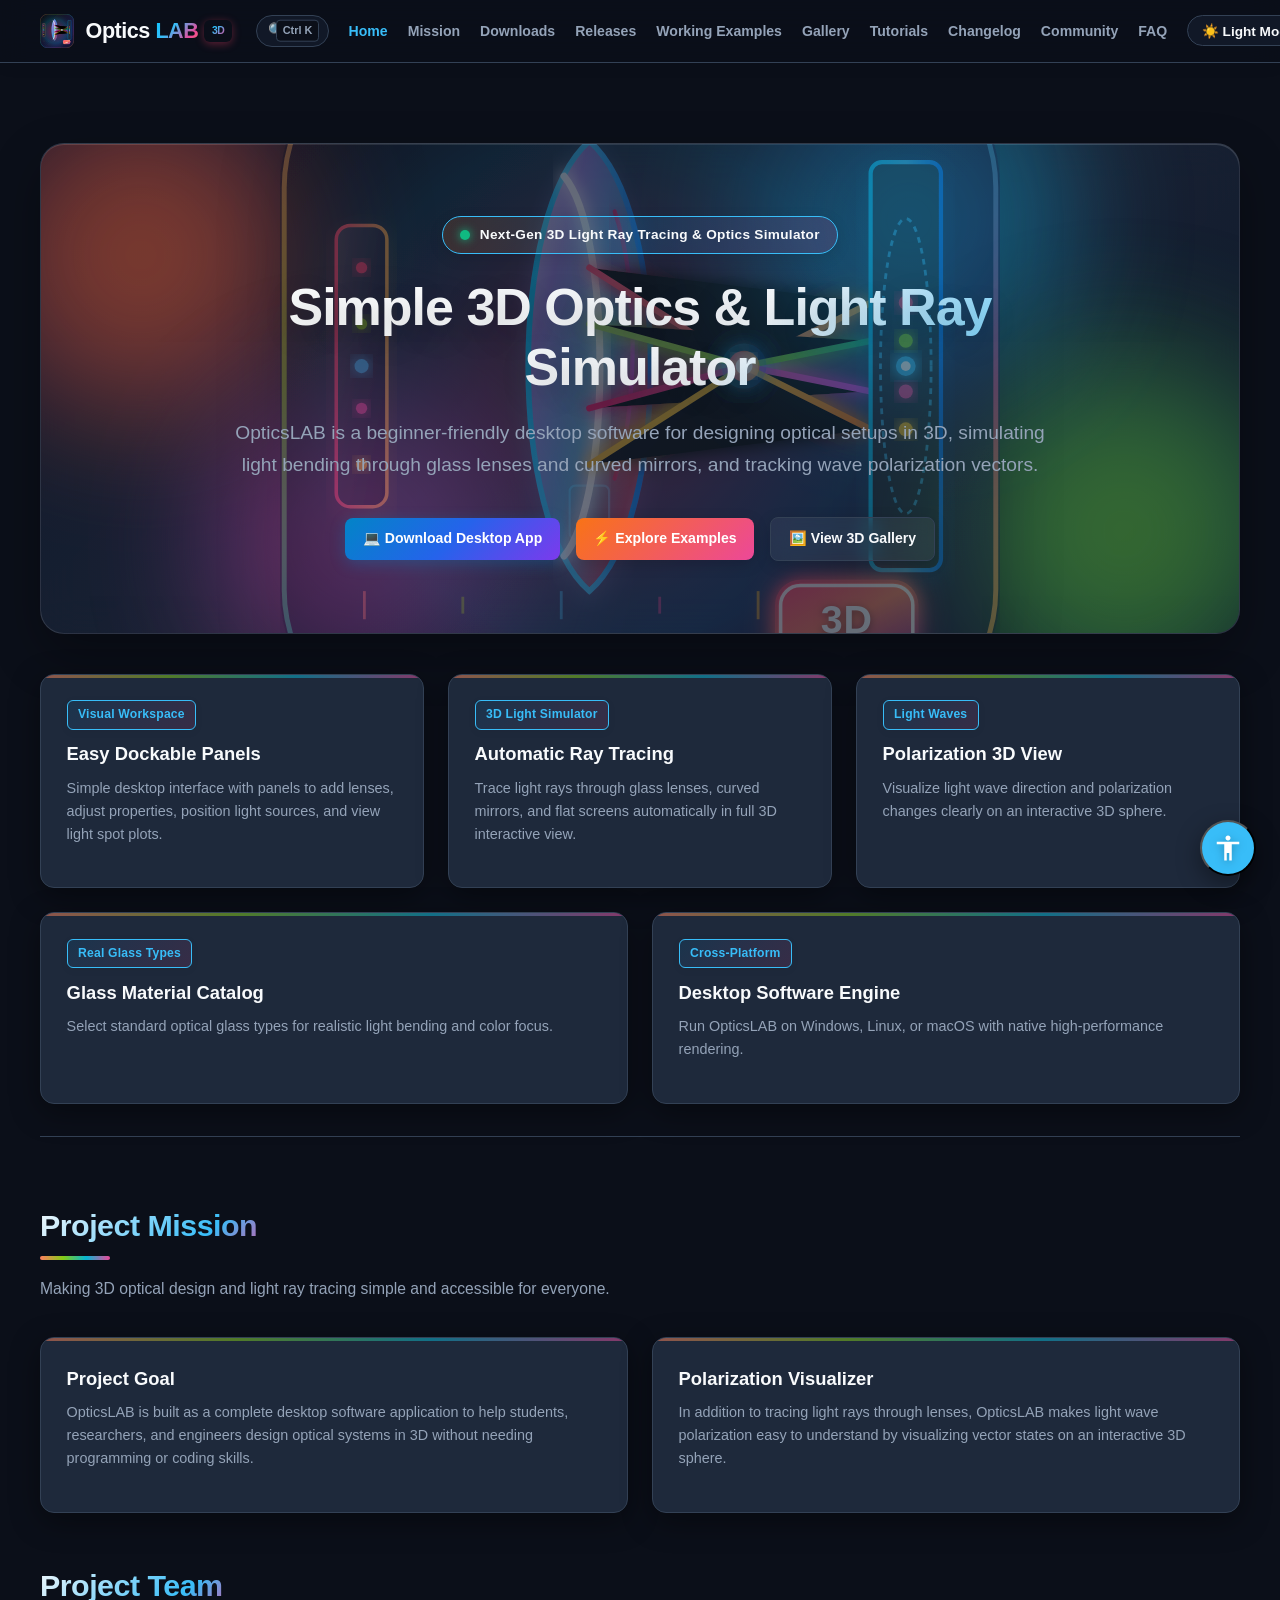
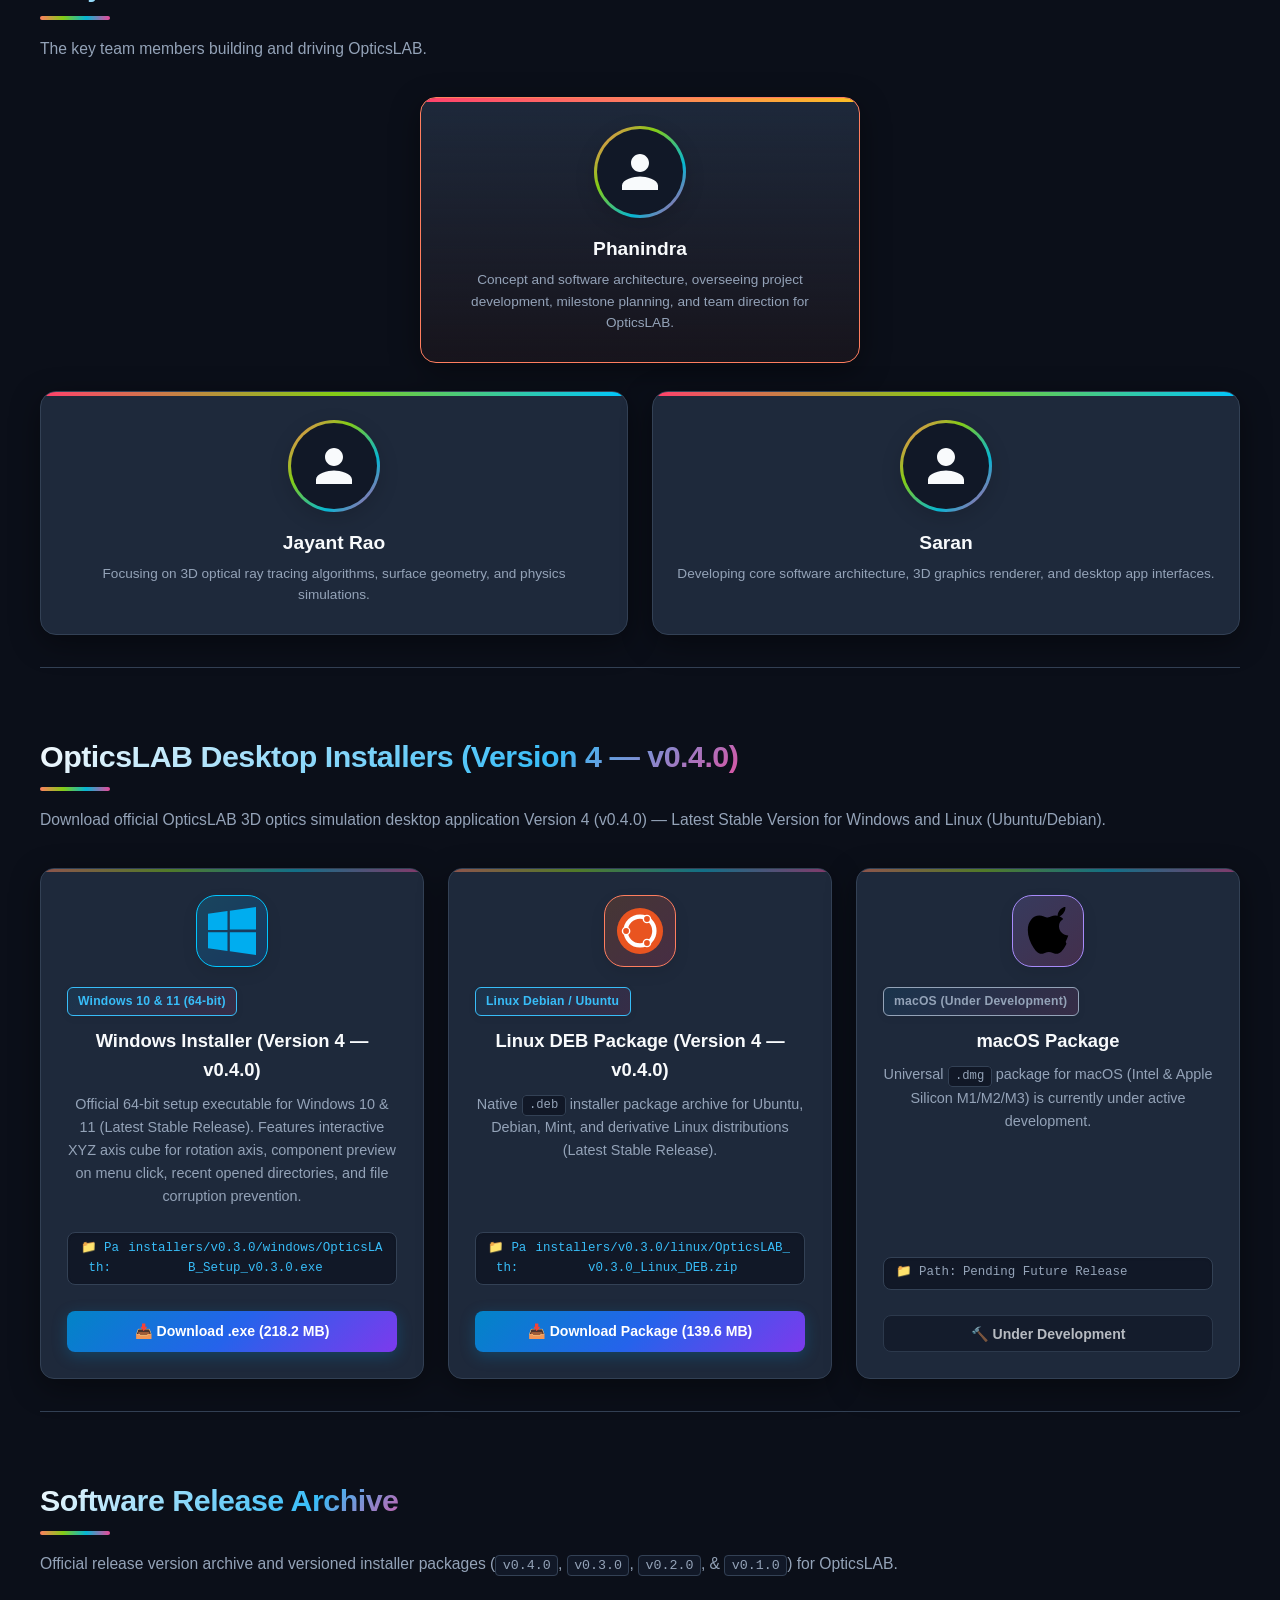
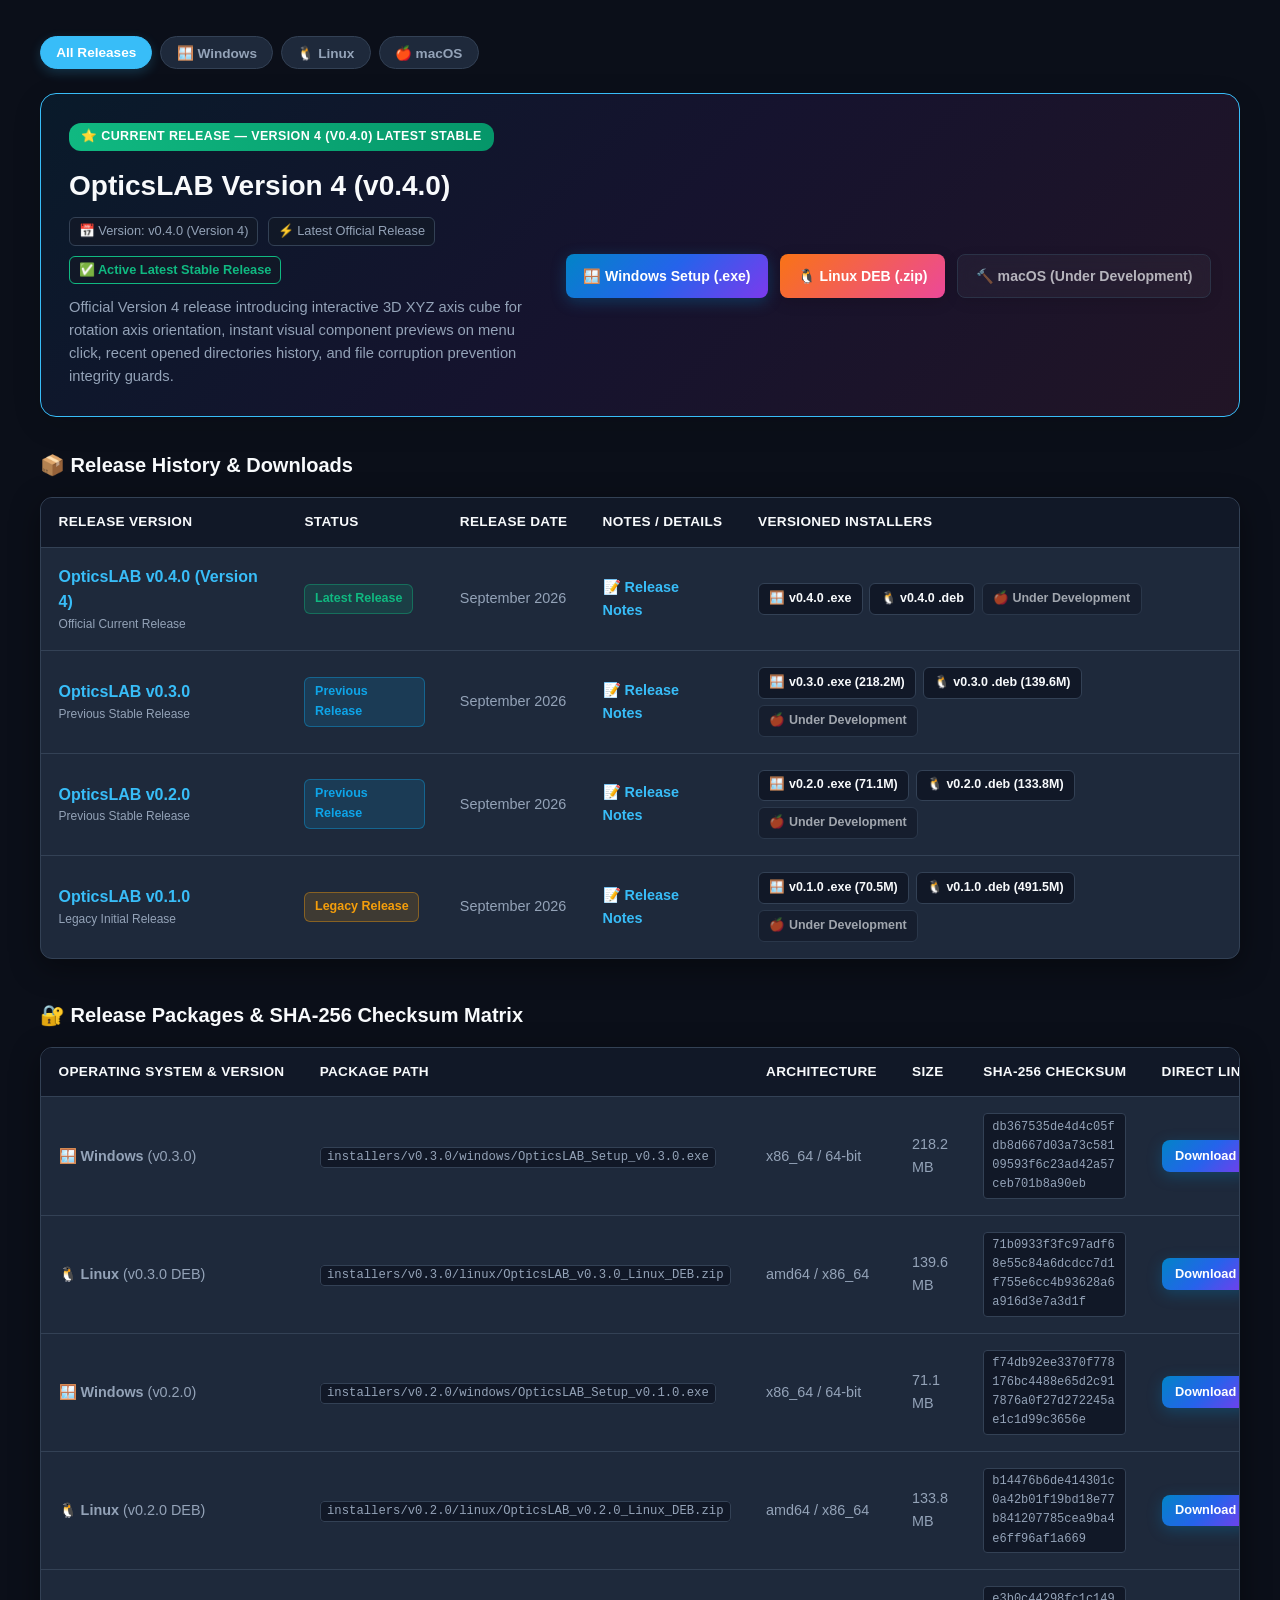
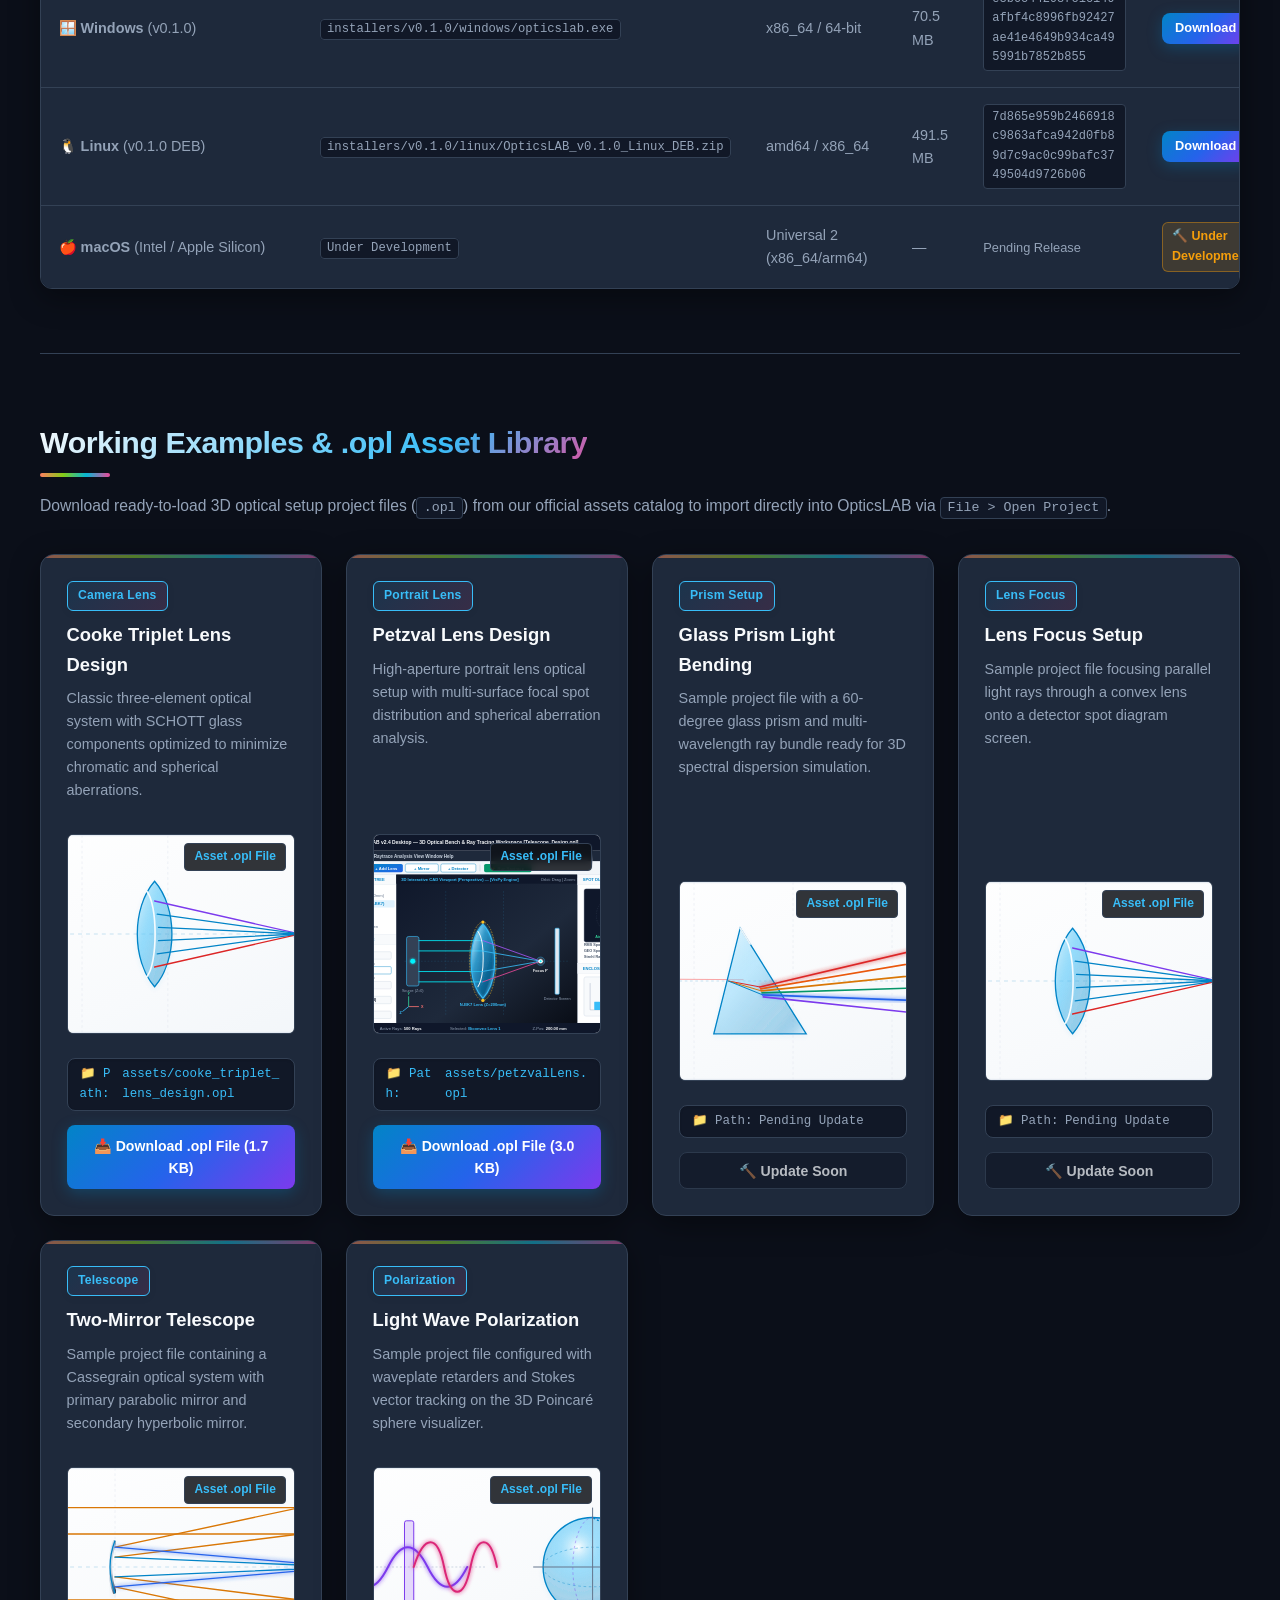
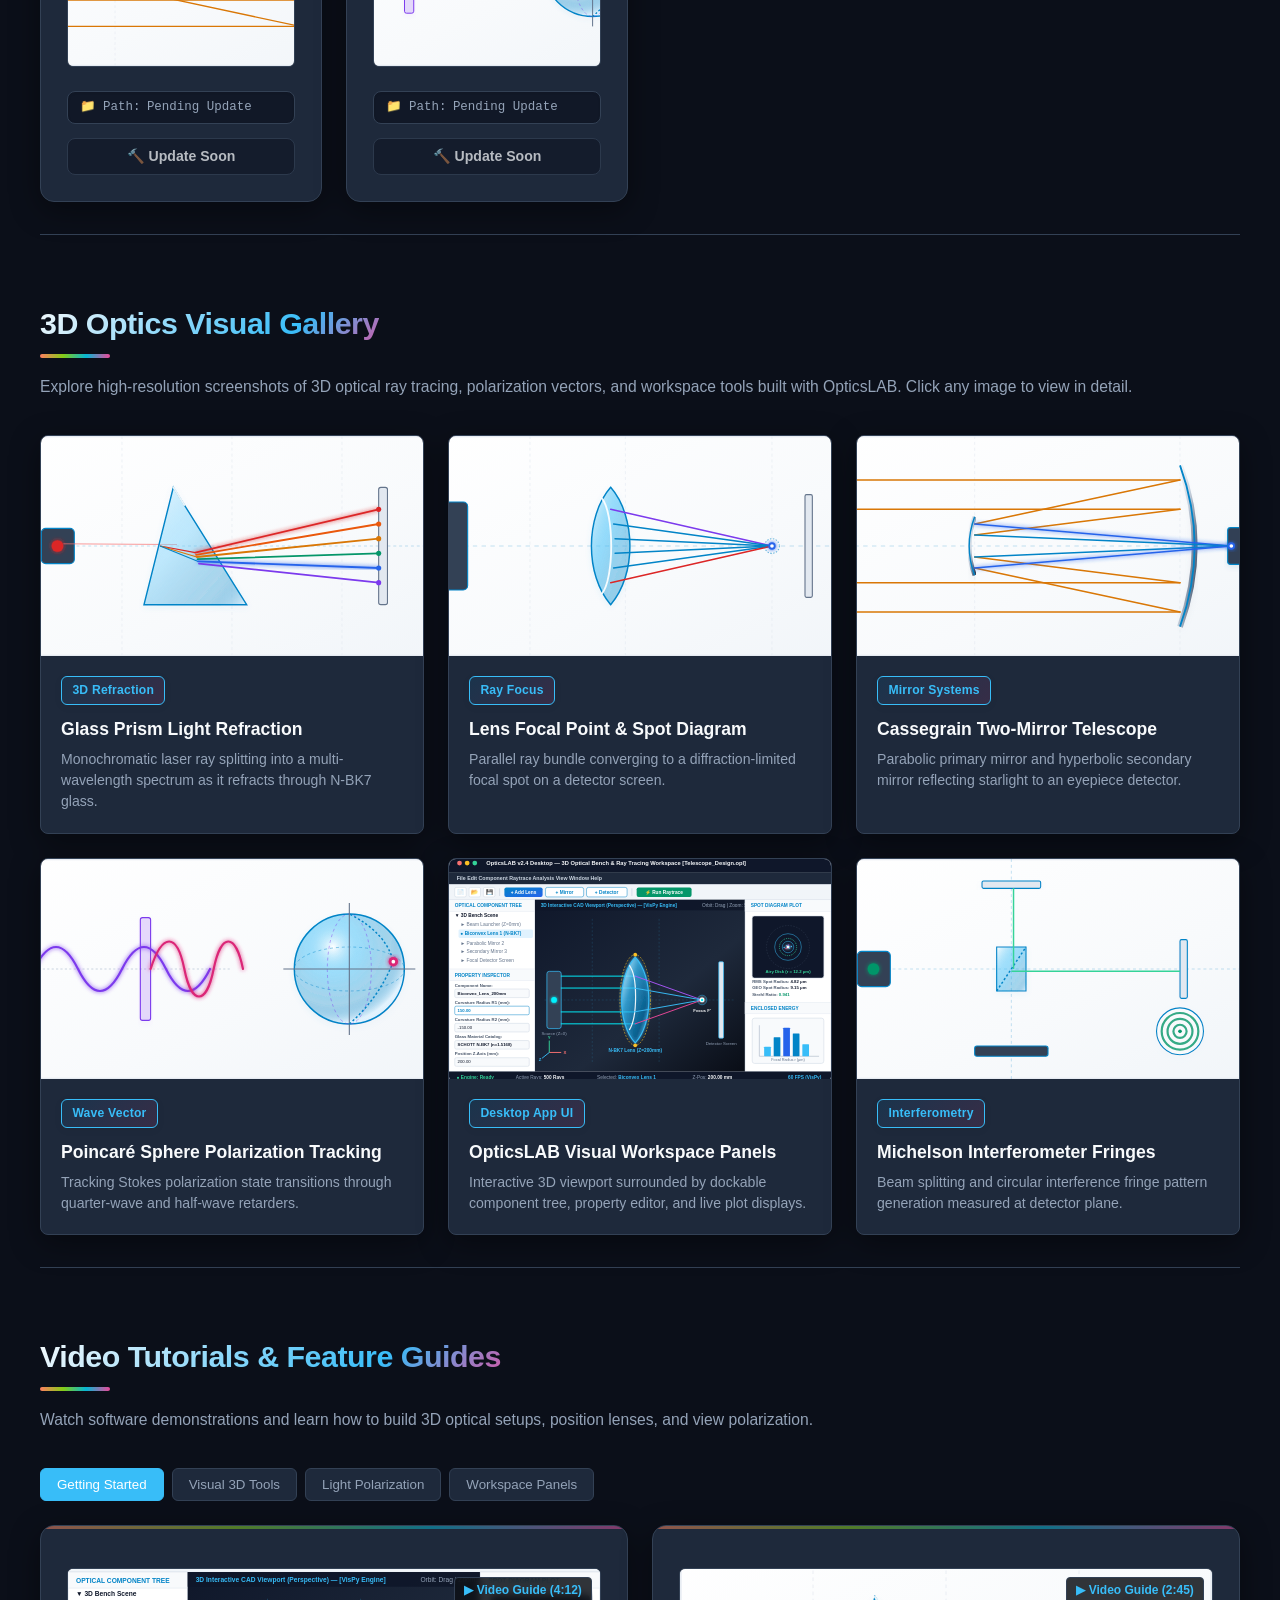
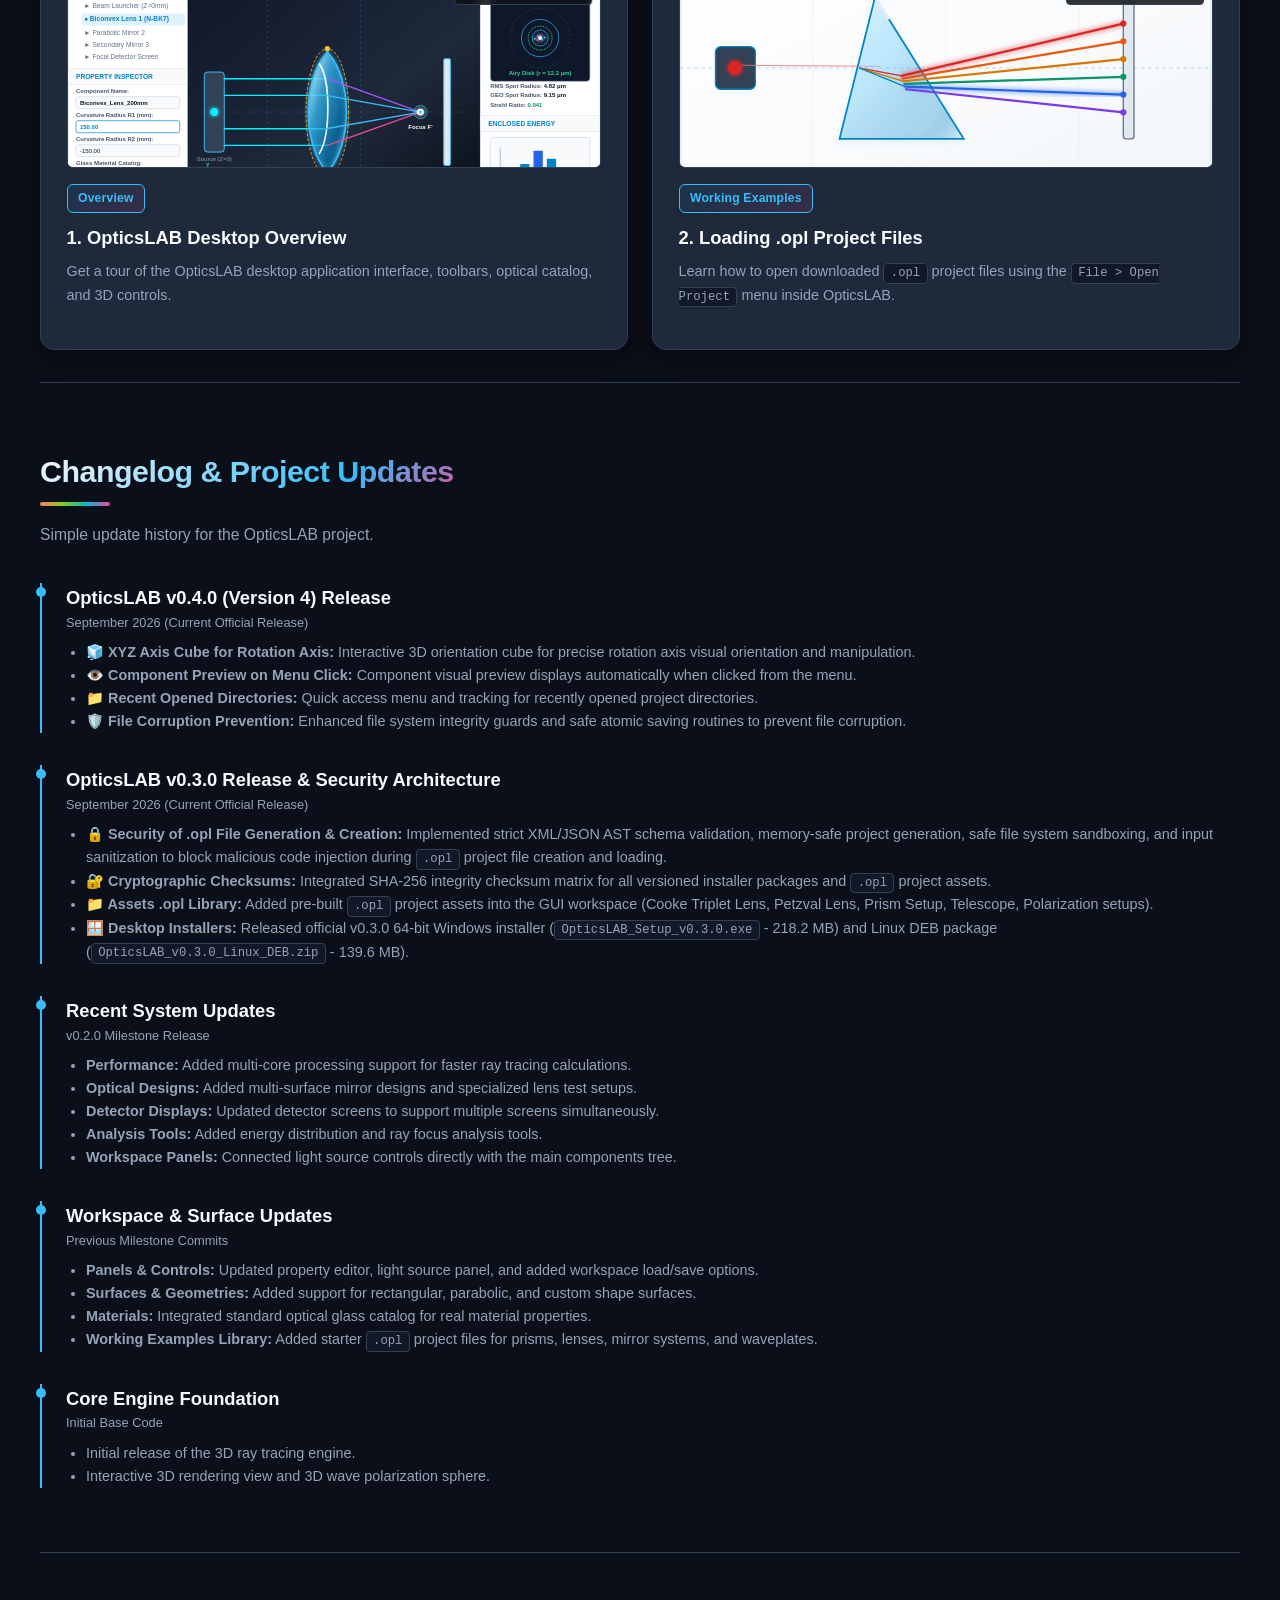
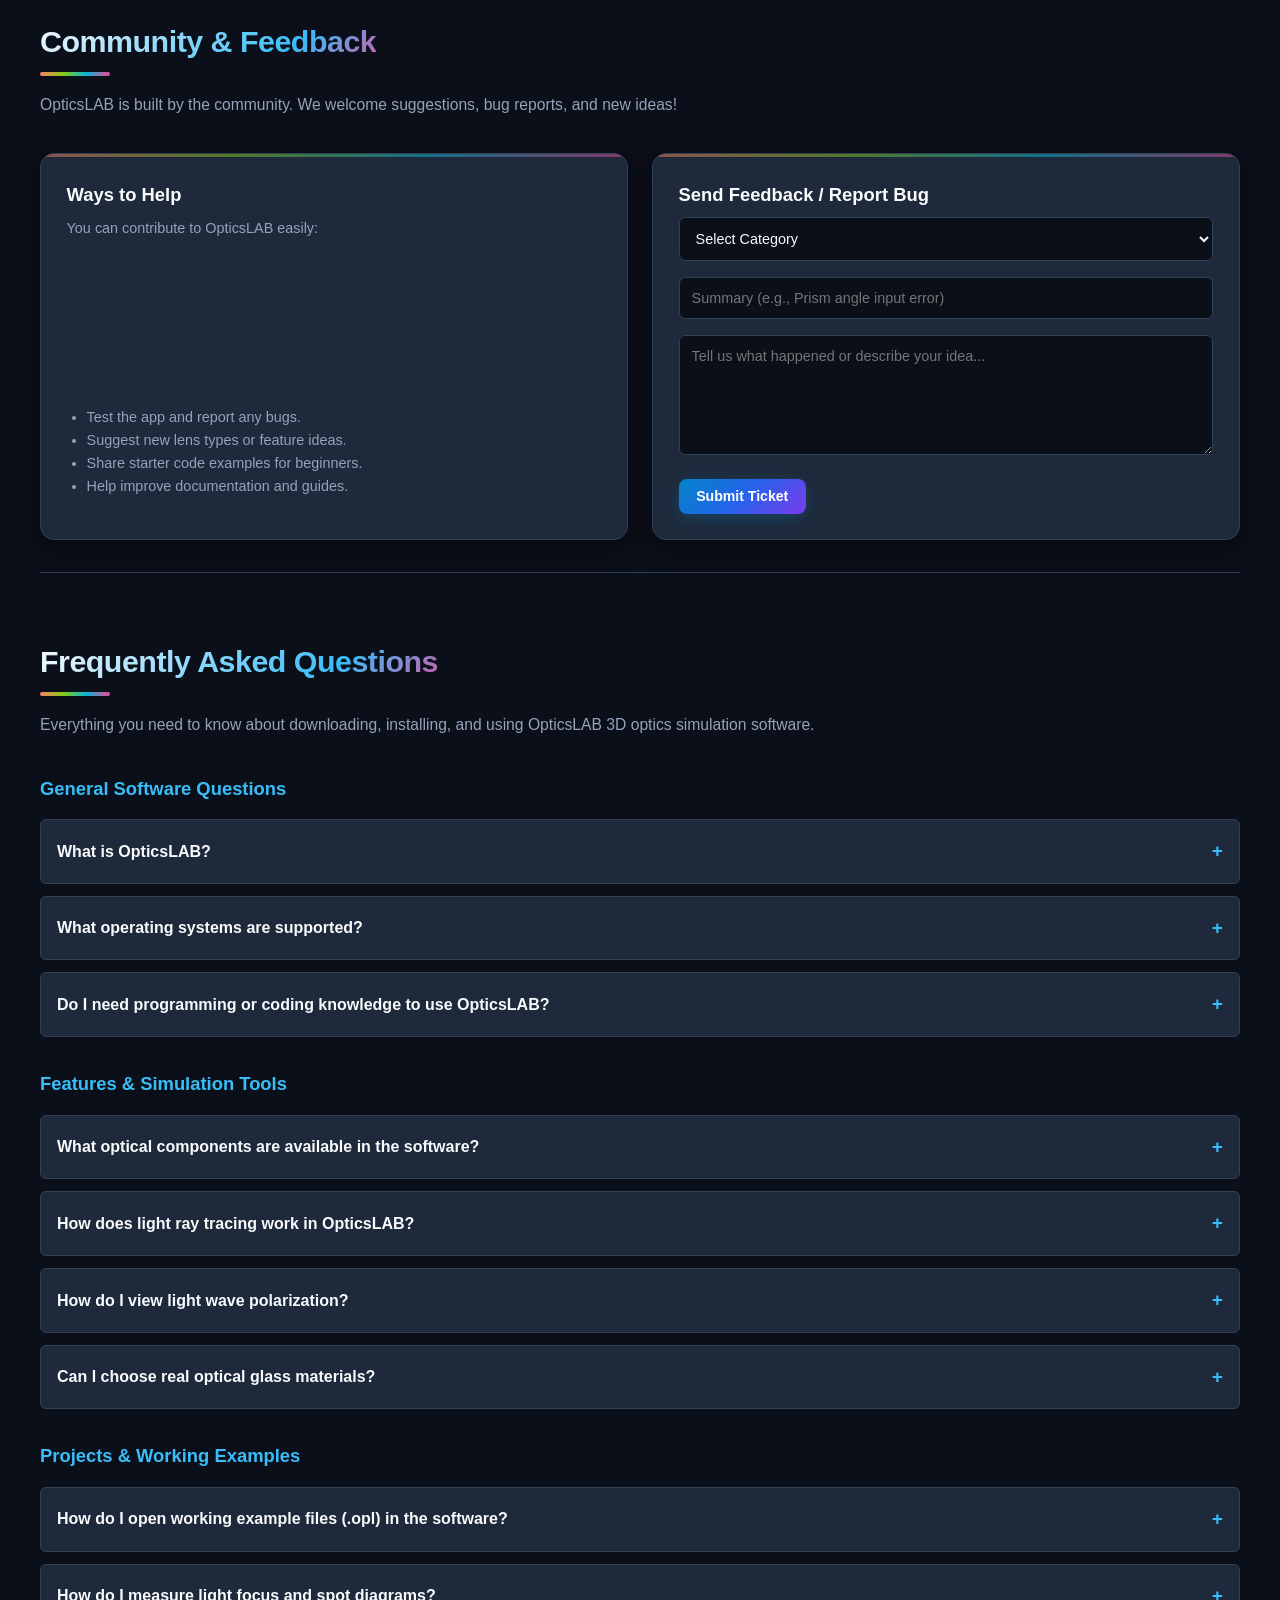
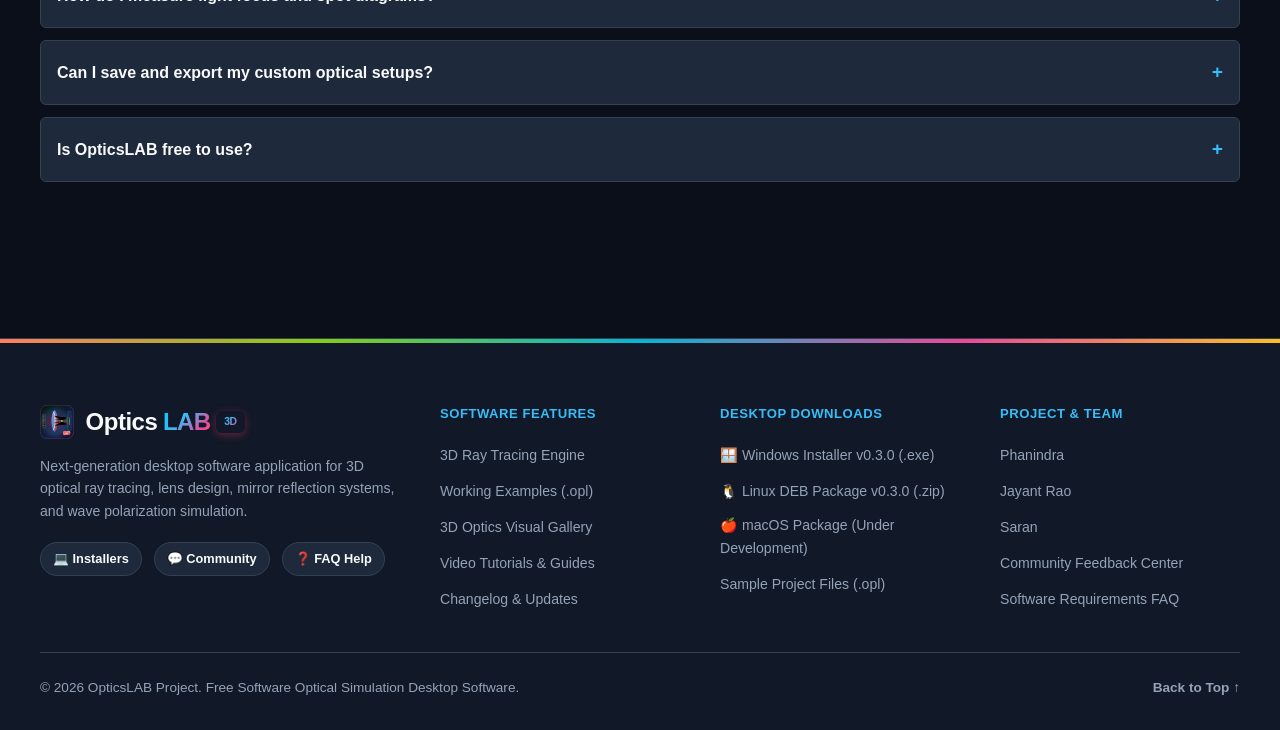
==== commit fc8a076d: "version 4 update" ====
--- a/index.html
+++ b/index.html
@@ -234,8 +234,8 @@
 
     <!-- SECTION 3: DESKTOP SOFTWARE DOWNLOADS -->
     <section id="downloads">
-      <h2 class="section-title">OpticsLAB Desktop Installers (v0.3.0)</h2>
-      <p class="section-desc">Download official OpticsLAB 3D optics simulation desktop application v0.3.0 for Windows and Linux (Ubuntu/Debian).</p>
+      <h2 class="section-title">OpticsLAB Desktop Installers (Version 4 — v0.4.0)</h2>
+      <p class="section-desc">Download official OpticsLAB 3D optics simulation desktop application Version 4 (v0.4.0) — Latest Stable Version for Windows and Linux (Ubuntu/Debian).</p>
 
       <div class="grid-3">
         <!-- Windows Installer -->
@@ -244,8 +244,8 @@
             <img src="images/windows_logo.svg" alt="Windows Logo" class="os-logo-img">
           </div>
           <span class="tag">Windows 10 & 11 (64-bit)</span>
-          <h3>Windows Installer (v0.3.0)</h3>
-          <p>Official 64-bit setup executable (<code>OpticsLAB_Setup_v0.3.0.exe</code>) for Windows 10 & 11. Includes secure .opl file generation, XML schema sandboxing, launch splash screen, and instant component previews.</p>
+          <h3>Windows Installer (Version 4 — v0.4.0)</h3>
+          <p>Official 64-bit setup executable for Windows 10 & 11 (Latest Stable Release). Features interactive XYZ axis cube for rotation axis, component preview on menu click, recent opened directories, and file corruption prevention.</p>
           <div class="file-path-badge">📁 Path: <code>installers/v0.3.0/windows/OpticsLAB_Setup_v0.3.0.exe</code></div>
           <a href="installers/v0.3.0/windows/OpticsLAB_Setup_v0.3.0.exe" download="OpticsLAB_Setup_v0.3.0.exe" class="btn btn-primary" style="width: 100%; margin-top: 0.75rem;">
             📥 Download .exe (218.2 MB)
@@ -258,8 +258,8 @@
             <img src="images/ubuntu_logo.svg" alt="Ubuntu Linux Logo" class="os-logo-img">
           </div>
           <span class="tag">Linux Debian / Ubuntu</span>
-          <h3>Linux DEB Package (v0.3.0)</h3>
-          <p>Native <code>.deb</code> installer package archive (<code>OpticsLAB_v0.3.0_Linux_DEB.zip</code>) for Ubuntu, Debian, Mint, and derivative Linux distributions.</p>
+          <h3>Linux DEB Package (Version 4 — v0.4.0)</h3>
+          <p>Native <code>.deb</code> installer package archive for Ubuntu, Debian, Mint, and derivative Linux distributions (Latest Stable Release).</p>
           <div class="file-path-badge">📁 Path: <code>installers/v0.3.0/linux/OpticsLAB_v0.3.0_Linux_DEB.zip</code></div>
           <a href="installers/v0.3.0/linux/OpticsLAB_v0.3.0_Linux_DEB.zip" download="OpticsLAB_v0.3.0_Linux_DEB.zip" class="btn btn-primary" style="width: 100%; margin-top: 0.75rem;">
             📥 Download Package (139.6 MB)
@@ -274,7 +274,7 @@
           <span class="tag" style="border-color: var(--text-muted); color: var(--text-muted);">macOS (Under Development)</span>
           <h3>macOS Package</h3>
           <p>Universal <code>.dmg</code> package for macOS (Intel & Apple Silicon M1/M2/M3) is currently under active development.</p>
-          <div class="file-path-badge" style="color: var(--text-muted);">📁 Path: <code>Pending v0.4.0 Release</code></div>
+          <div class="file-path-badge" style="color: var(--text-muted);">📁 Path: <code>Pending Future Release</code></div>
           <button disabled class="btn btn-outline" style="width: 100%; margin-top: 0.75rem; opacity: 0.7; cursor: not-allowed;">
             🔨 Under Development
           </button>
@@ -287,7 +287,7 @@
       <div class="releases-header-flex">
         <div>
           <h2 class="section-title">Software Release Archive</h2>
-          <p class="section-desc">Official release version archive, versioned installer packages (<code>v0.3.0</code>, <code>v0.2.0</code>, &amp; <code>v0.1.0</code>), and SHA-256 security checksums for OpticsLAB.</p>
+          <p class="section-desc">Official release version archive and versioned installer packages (<code>v0.4.0</code>, <code>v0.3.0</code>, <code>v0.2.0</code>, &amp; <code>v0.1.0</code>) for OpticsLAB.</p>
         </div>
         <!-- OS Filter Buttons -->
         <div class="release-filter-pills">
@@ -300,16 +300,16 @@
 
       <!-- Active Latest Release Highlight Box -->
       <div class="latest-release-banner">
-        <div class="latest-release-badge">⭐ Current Release — v0.3.0 Stable</div>
+        <div class="latest-release-badge">⭐ Current Release — Version 4 (v0.4.0) Latest Stable</div>
         <div class="latest-release-main">
           <div class="latest-release-info">
-            <h3 class="latest-release-title">OpticsLAB v0.3.0</h3>
+            <h3 class="latest-release-title">OpticsLAB Version 4 (v0.4.0)</h3>
             <div class="latest-release-meta">
-              <span class="meta-tag">📅 Version: v0.3.0</span>
+              <span class="meta-tag">📅 Version: v0.4.0 (Version 4)</span>
               <span class="meta-tag">⚡ Latest Official Release</span>
-              <span class="meta-tag status-stable">✅ Active Stable Release</span>
+              <span class="meta-tag status-stable">✅ Active Latest Stable Release</span>
             </div>
-            <p class="latest-release-desc">Official v0.3.0 release introducing secure <code>.opl</code> file generation & creation, XML AST schema sandboxing, SHA-256 checksum verification, brand-new desktop launch splash screen, and pre-built <code>.opl</code> asset project files in the GUI.</p>
+            <p class="latest-release-desc">Official Version 4 release introducing interactive 3D XYZ axis cube for rotation axis orientation, instant visual component previews on menu click, recent opened directories history, and file corruption prevention integrity guards.</p>
           </div>
           <div class="latest-release-actions">
             <a href="installers/v0.3.0/windows/OpticsLAB_Setup_v0.3.0.exe" download="OpticsLAB_Setup_v0.3.0.exe" class="btn btn-primary btn-hero">
@@ -343,10 +343,27 @@
           <tbody>
             <tr class="release-row" data-os="windows linux mac">
               <td>
+                <div class="ver-name">OpticsLAB v0.4.0 (Version 4)</div>
+                <div class="ver-tag">Official Current Release</div>
+              </td>
+              <td><span class="badge badge-stable">Latest Release</span></td>
+              <td>September 2026</td>
+              <td><a href="javascript:void(0)" class="release-notes-link" onclick="openReleaseNotesModal('0.4.0')">📝 Release Notes</a></td>
+              <td>
+                <div class="table-download-buttons">
+                  <a href="installers/v0.3.0/windows/OpticsLAB_Setup_v0.3.0.exe" download="OpticsLAB_Setup_v0.3.0.exe" class="tbl-dl-btn" title="Download Windows Installer">🪟 v0.4.0 .exe</a>
+                  <a href="installers/v0.3.0/linux/OpticsLAB_v0.3.0_Linux_DEB.zip" download="OpticsLAB_v0.3.0_Linux_DEB.zip" class="tbl-dl-btn" title="Download Linux DEB Package">🐧 v0.4.0 .deb</a>
+                  <span class="tbl-dl-btn" style="opacity: 0.6; cursor: not-allowed;">🍎 Under Development</span>
+                </div>
+              </td>
+            </tr>
+
+            <tr class="release-row" data-os="windows linux mac">
+              <td>
                 <div class="ver-name">OpticsLAB v0.3.0</div>
-                <div class="ver-tag">Official Current Release</div>
-              </td>
-              <td><span class="badge badge-stable">Latest Release</span></td>
+                <div class="ver-tag">Previous Stable Release</div>
+              </td>
+              <td><span class="badge badge-lts">Previous Release</span></td>
               <td>September 2026</td>
               <td><a href="javascript:void(0)" class="release-notes-link" onclick="openReleaseNotesModal('0.3.0')">📝 Release Notes</a></td>
               <td>
@@ -515,7 +532,7 @@
             <img src="images/lens_simulation.svg" alt="Cooke Triplet Lens Design Screenshot">
           </div>
           <div class="file-path-badge">📁 Path: <code>assets/cooke_triplet_lens_design.opl</code></div>
-          <a href="assets/cooke_triplet_lens_design.opl" download="cooke_triplet_lens_design.opl" class="btn btn-primary" onclick="downloadSampleFile('cooke_triplet')">📥 Download .opl File (1.7 KB)</a>
+          <a href="assets/cooke_triplet_lens_design.opl" download="cooke_triplet_lens_design.opl" class="btn btn-primary">📥 Download .opl File (1.7 KB)</a>
         </div>
 
         <!-- Example 2: Petzval Lens -->
@@ -528,7 +545,7 @@
             <img src="images/workspace_ui.svg" alt="Petzval Lens Design Screenshot">
           </div>
           <div class="file-path-badge">📁 Path: <code>assets/petzvalLens.opl</code></div>
-          <a href="assets/petzvalLens.opl" download="petzvalLens.opl" class="btn btn-primary" onclick="downloadSampleFile('petzval_lens')">📥 Download .opl File (3.0 KB)</a>
+          <a href="assets/petzvalLens.opl" download="petzvalLens.opl" class="btn btn-primary">📥 Download .opl File (3.0 KB)</a>
         </div>
 
         <!-- Example 3: Prism Setup -->
@@ -828,6 +845,17 @@
     <section id="changelog">
       <h2 class="section-title">Changelog & Project Updates</h2>
       <p class="section-desc">Simple update history for the OpticsLAB project.</p>
+
+      <div class="timeline-item">
+        <div class="timeline-version">OpticsLAB v0.4.0 (Version 4) Release</div>
+        <div class="timeline-date">September 2026 (Current Official Release)</div>
+        <ul class="timeline-list">
+          <li><strong>🧊 XYZ Axis Cube for Rotation Axis:</strong> Interactive 3D orientation cube for precise rotation axis visual orientation and manipulation.</li>
+          <li><strong>👁️ Component Preview on Menu Click:</strong> Component visual preview displays automatically when clicked from the menu.</li>
+          <li><strong>📁 Recent Opened Directories:</strong> Quick access menu and tracking for recently opened project directories.</li>
+          <li><strong>🛡️ File Corruption Prevention:</strong> Enhanced file system integrity guards and safe atomic saving routines to prevent file corruption.</li>
+        </ul>
+      </div>
 
       <div class="timeline-item">
         <div class="timeline-version">OpticsLAB v0.3.0 Release &amp; Security Architecture</div>
